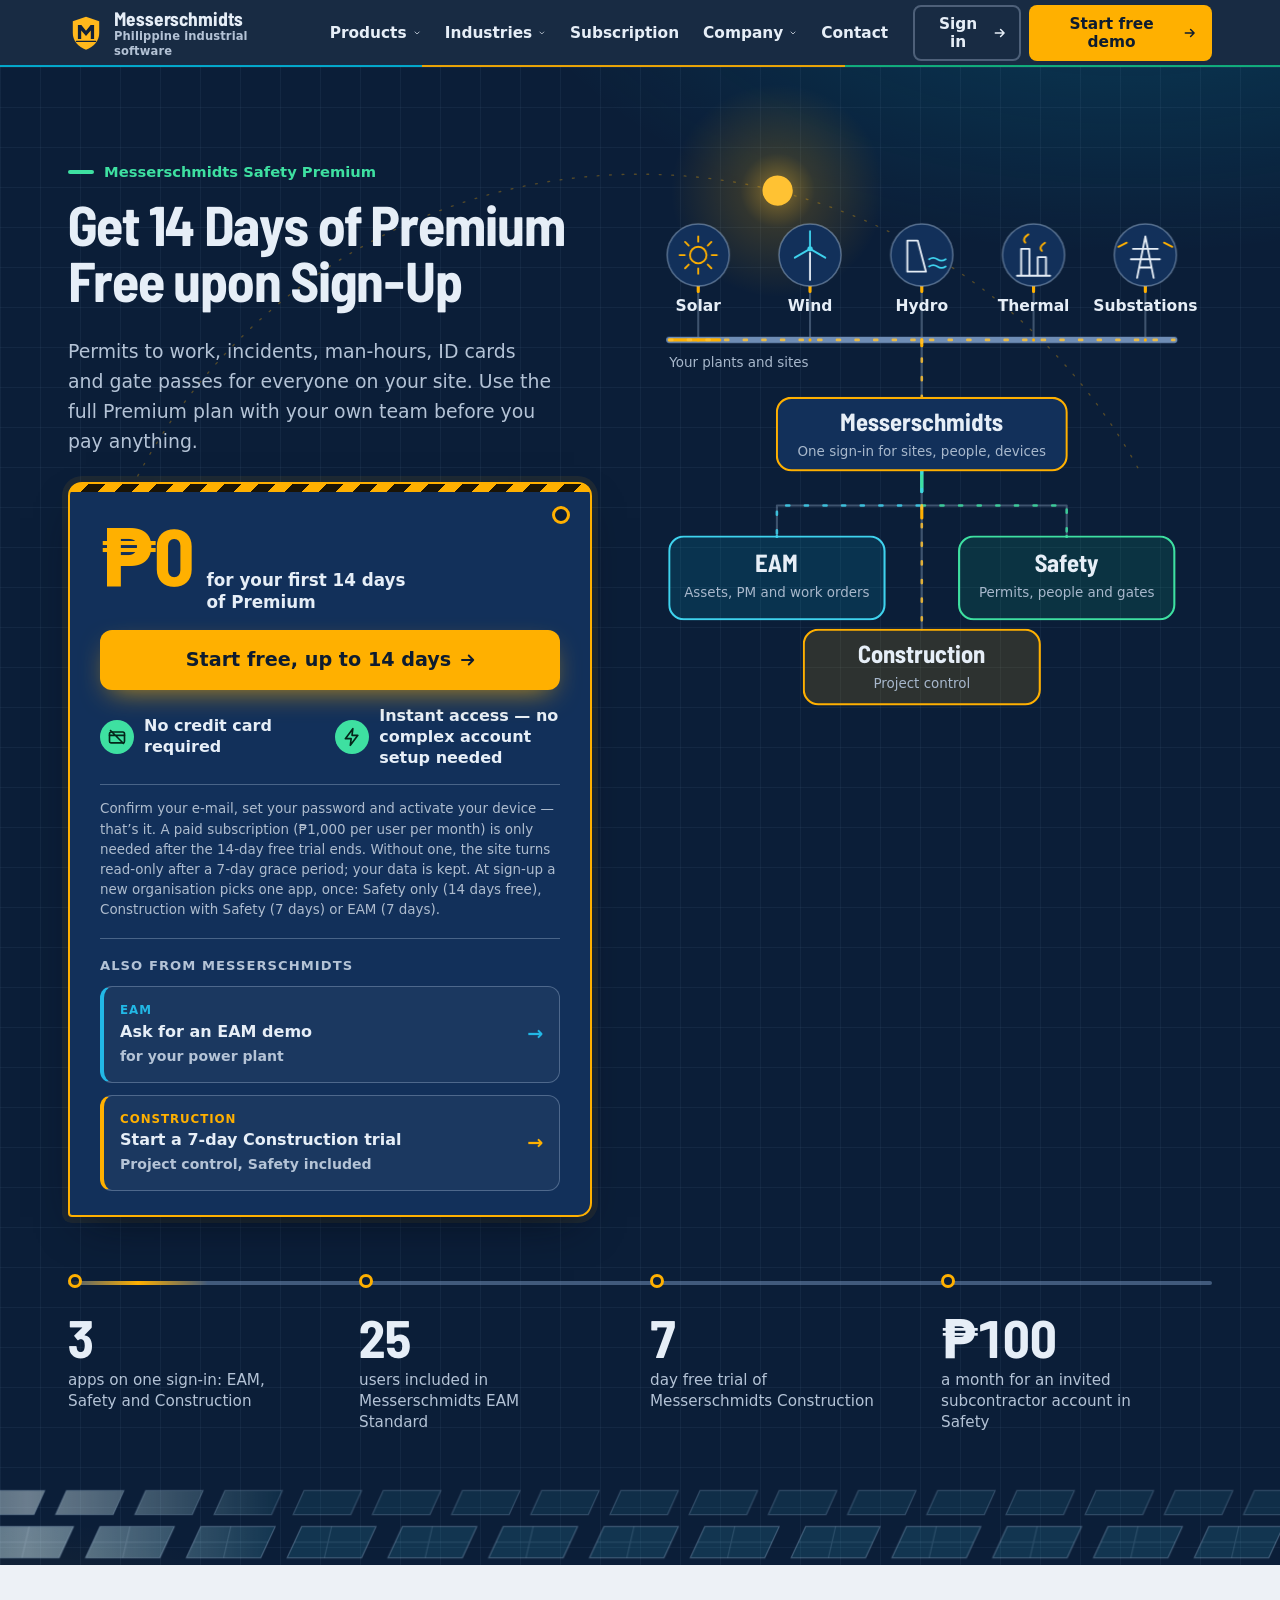
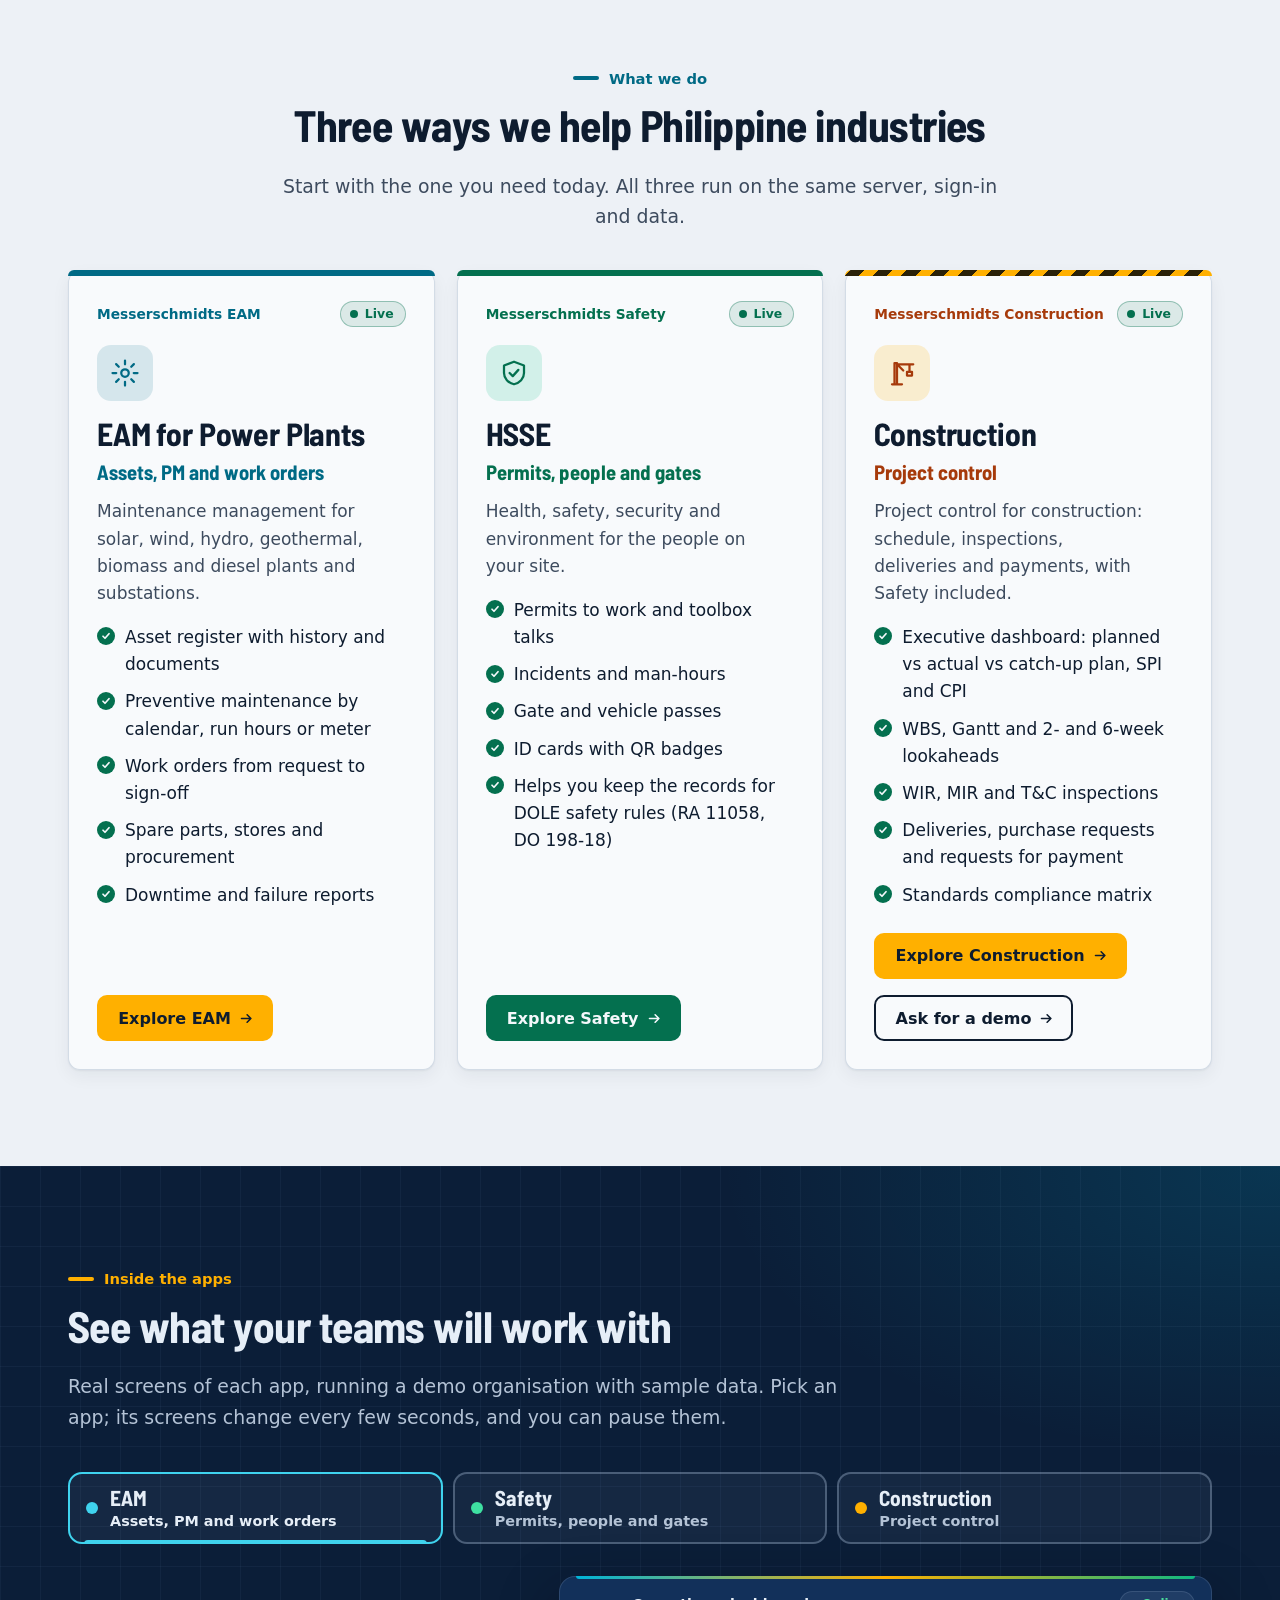
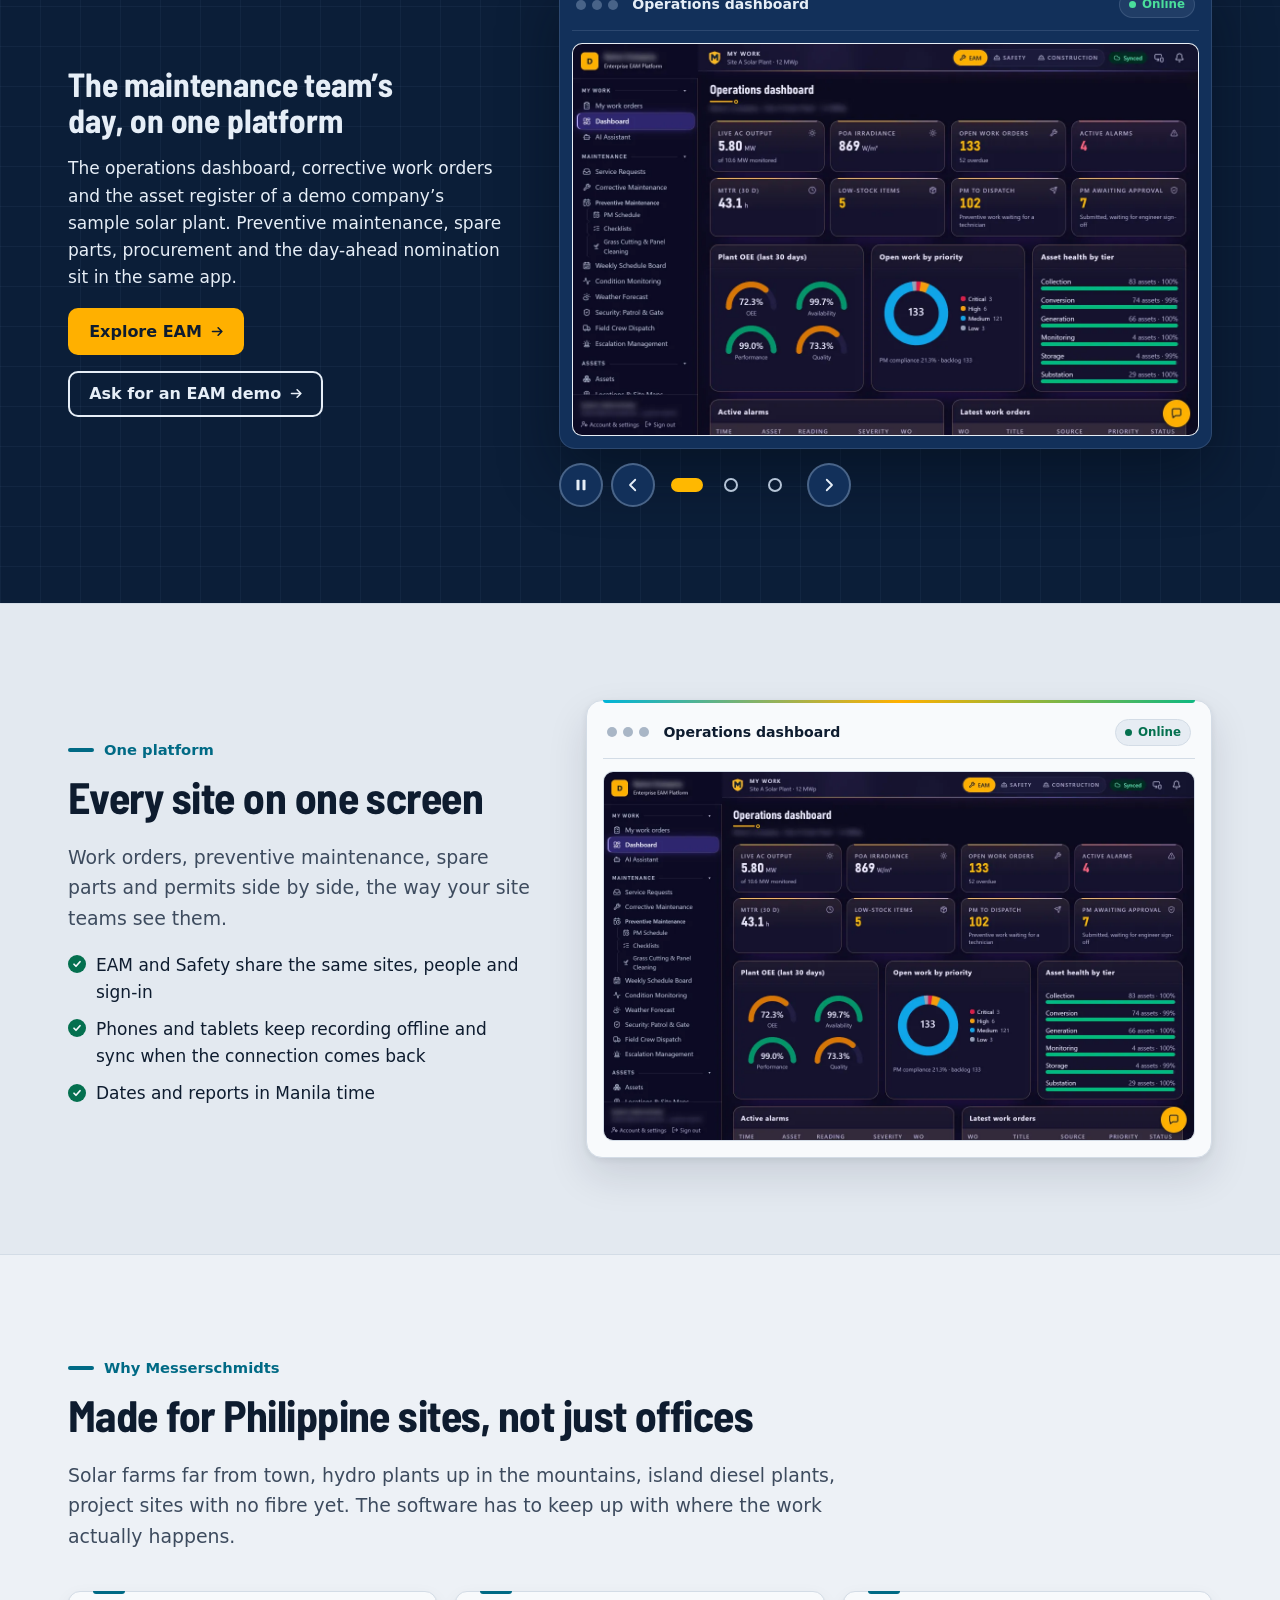
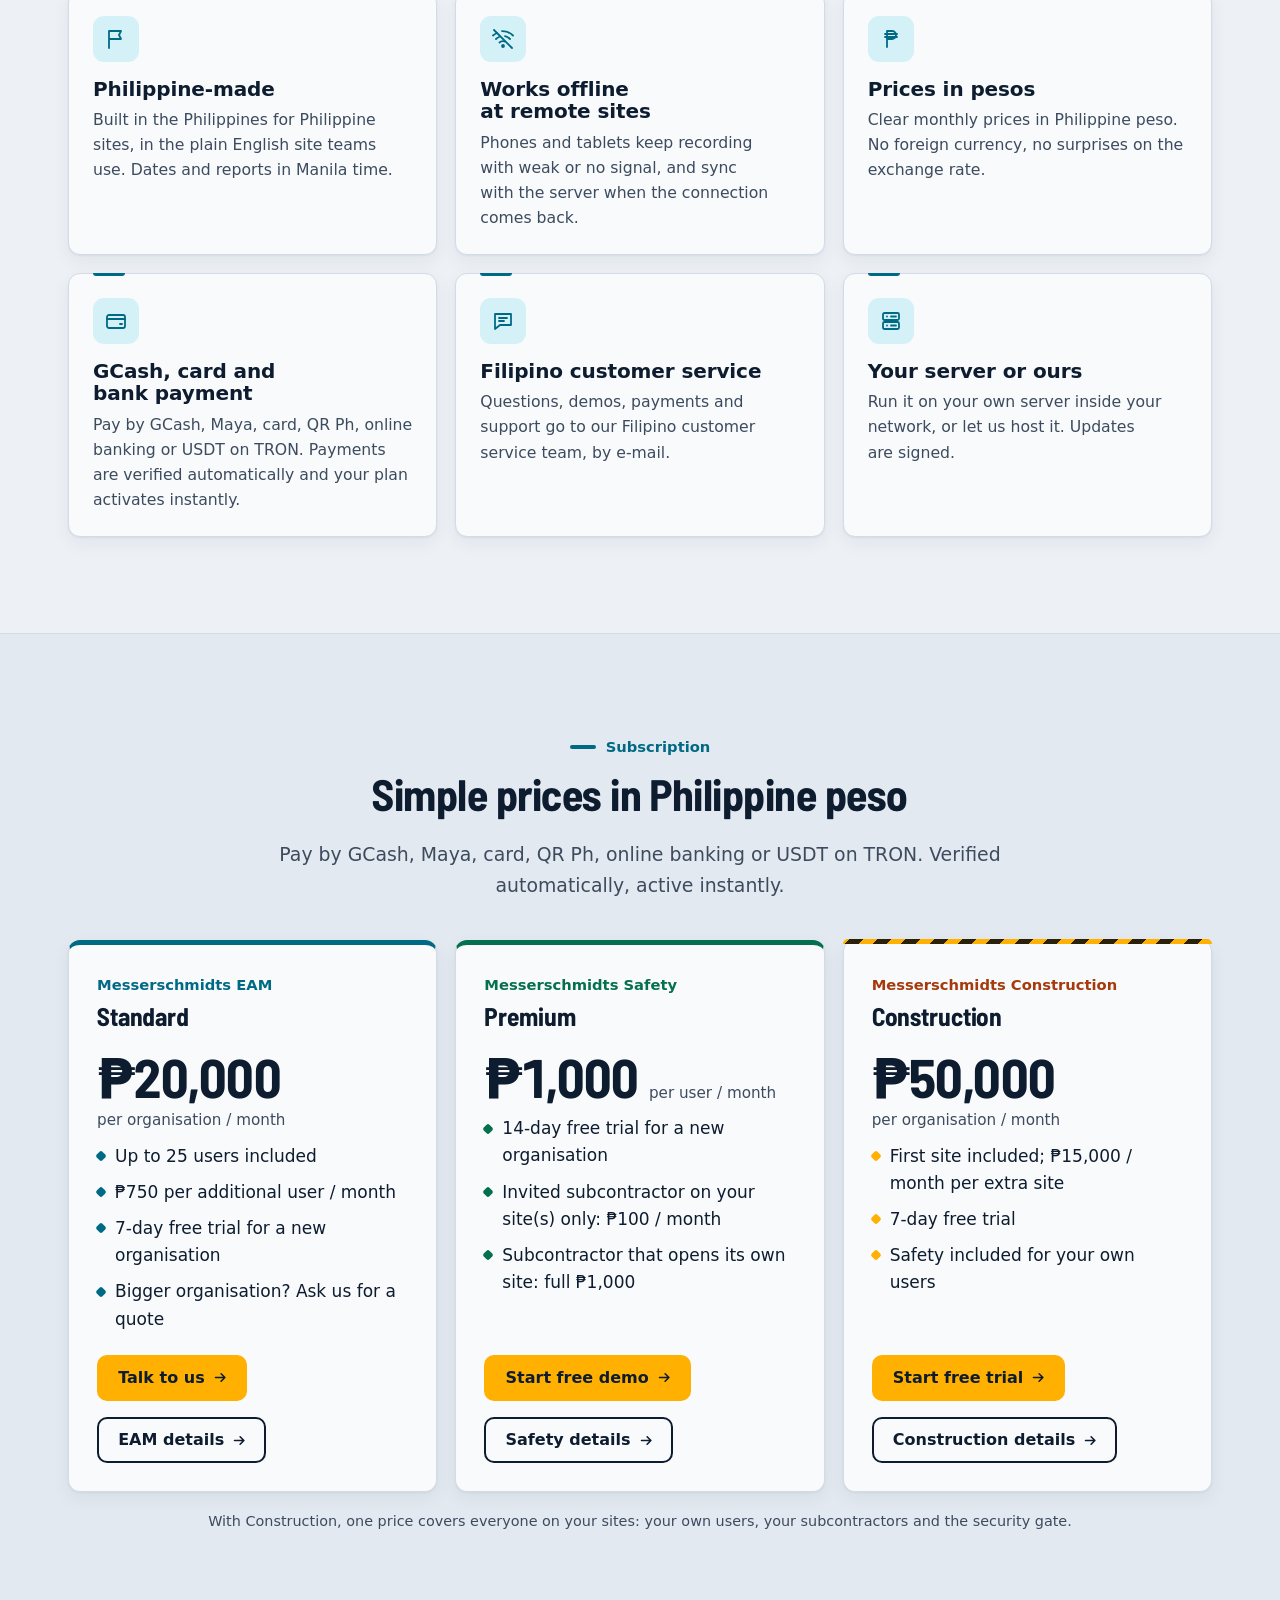
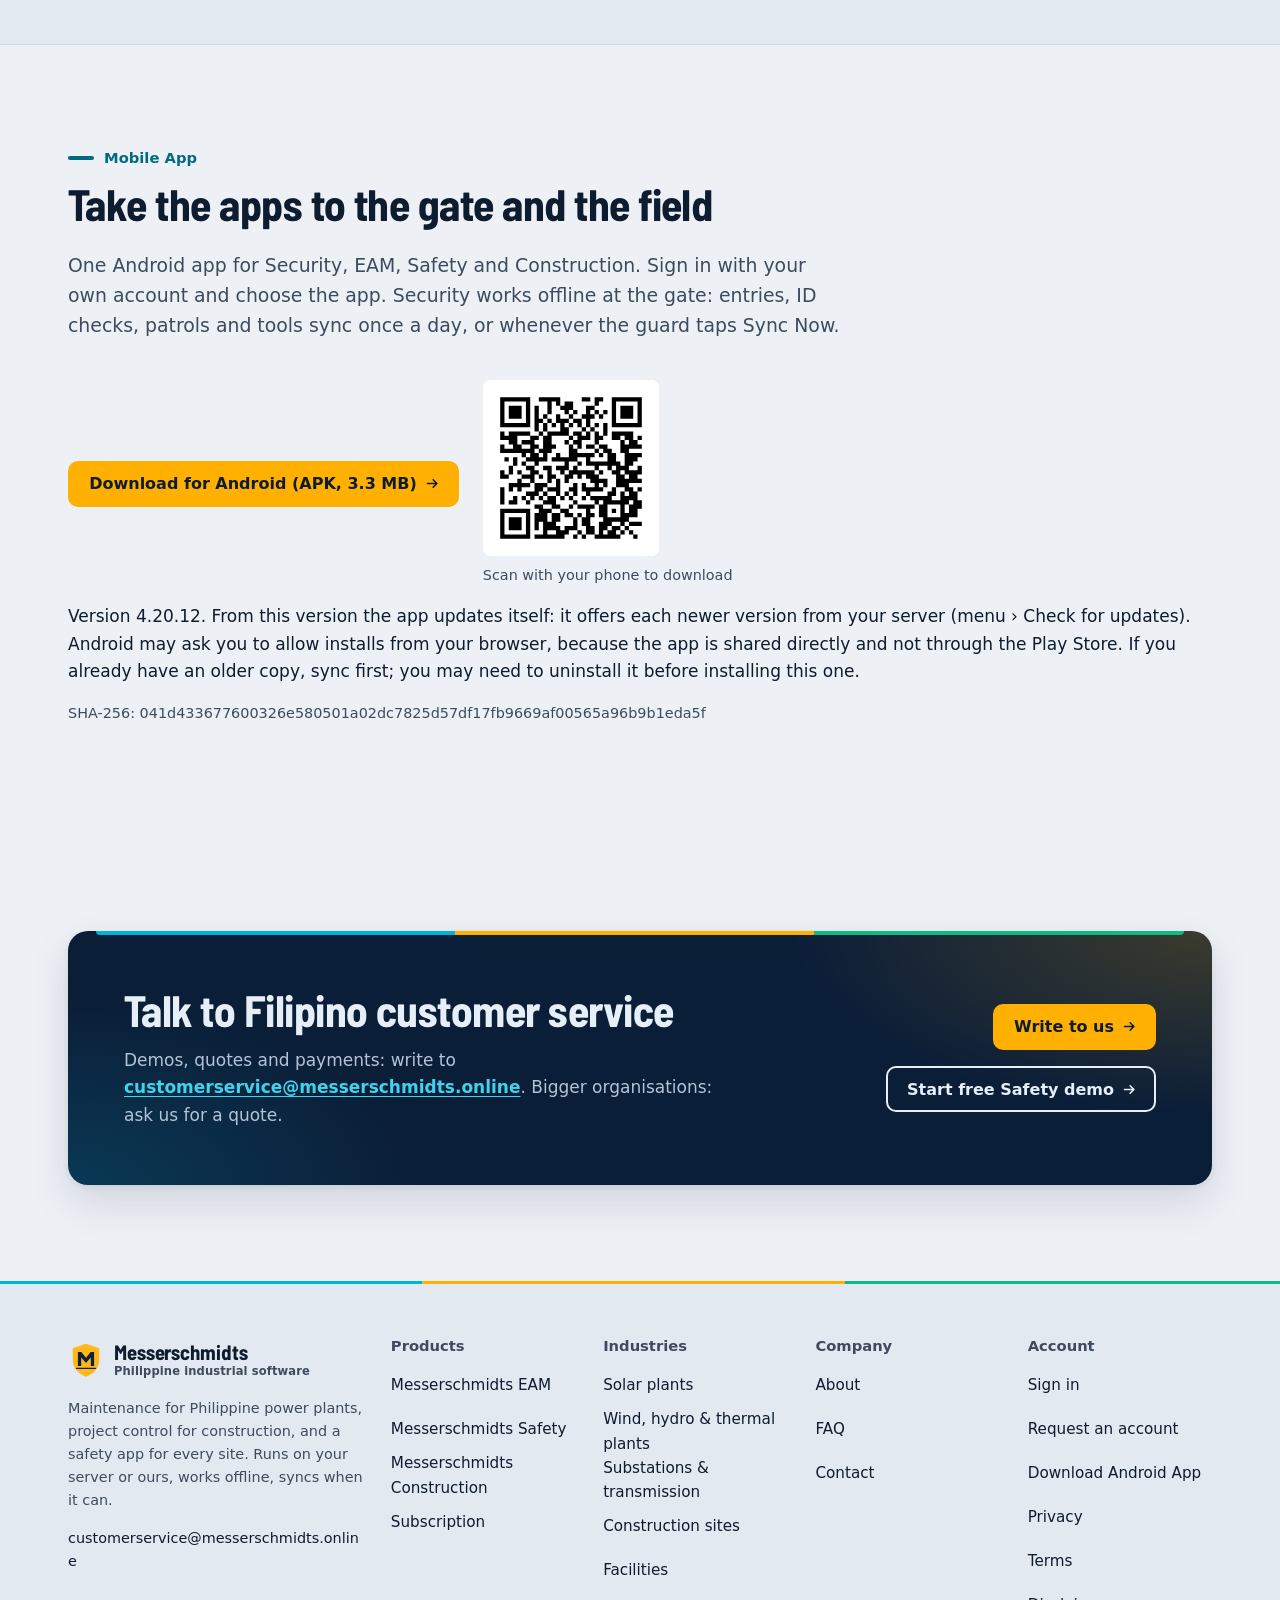
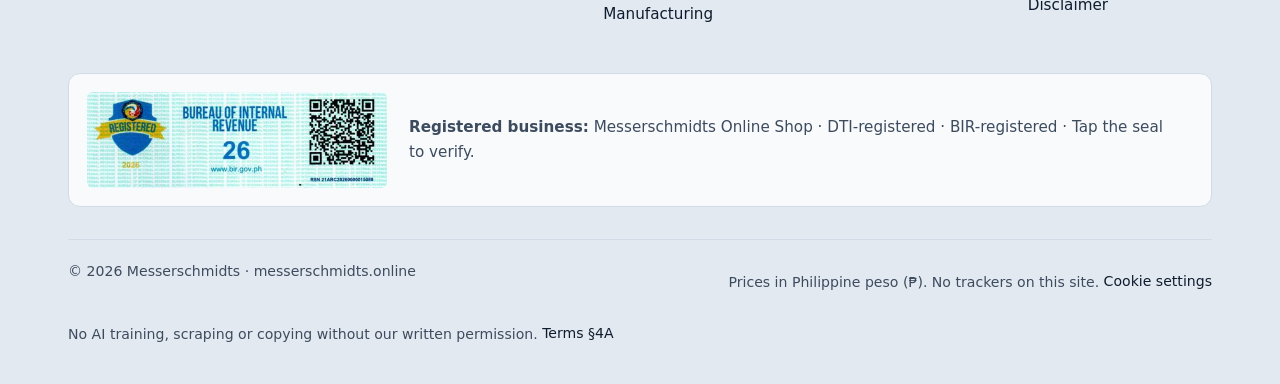
==== index.html @ 6131dce2 "Add consent manager (off until a tracker is set) and legal templates - assets/consent.js: first scri" ====
<!doctype html>
<html lang="en">
<head>
<meta charset="utf-8">
<script src="assets/consent.js?v=1"></script>
<meta name="robots" content="index, follow, noai, noimageai">
<meta name="tdm-reservation" content="1">
<meta name="tdm-policy" content="https://messerschmidts.online/terms.html#ai">
<meta name="viewport" content="width=device-width, initial-scale=1">
<title>Messerschmidts | Software for Philippine industries</title>
<meta name="description" content="Messerschmidts makes Philippine-made software for industry: EAM for power plants, HSSE for every site, and Messerschmidts Construction for project control. Works offline at remote sites, prices in pesos, GCash and bank payment, Filipino customer service.">
<link rel="canonical" href="https://messerschmidts.online/">
<meta property="og:type" content="website">
<meta property="og:site_name" content="Messerschmidts">
<meta property="og:locale" content="en_PH">
<meta property="og:title" content="Messerschmidts | Software for Philippine industries">
<meta property="og:description" content="Messerschmidts makes Philippine-made software for industry: EAM for power plants, HSSE for every site, and Messerschmidts Construction for project control. Works offline at remote sites, prices in pesos, GCash and bank payment, Filipino customer service.">
<meta property="og:url" content="https://messerschmidts.online/">
<meta property="og:image" content="https://messerschmidts.online/assets/og-image.png">
<meta property="og:image:width" content="1200">
<meta property="og:image:height" content="630">
<meta property="og:image:alt" content="Messerschmidts: software for Philippine industries, EAM for power plants and HSSE">
<meta name="twitter:card" content="summary_large_image">
<meta name="color-scheme" content="light dark">
<meta name="theme-color" content="#0B1E38" media="(prefers-color-scheme: light)">
<meta name="theme-color" content="#0E2340" media="(prefers-color-scheme: dark)">
<!-- API base for live prices; empty = same origin as this page. -->
<meta name="msm-api" content="https://app.messerschmidts.online">
<!-- Application base for Sign in / sign-up links; empty = same origin. -->
<script>/* Old app links (messerschmidts.online/#/...) moved to the app's own address. */
if (/(^|\.)messerschmidts\.online$/.test(location.hostname) && location.hash.indexOf('#/') === 0) location.replace('https://app.messerschmidts.online/' + location.hash);</script>
<meta name="msm-app" content="https://app.messerschmidts.online">
<link rel="icon" href="assets/logo.svg" type="image/svg+xml">
<link rel="apple-touch-icon" href="assets/apple-touch-icon.png">
<link rel="preload" href="assets/fonts/BarlowSemiCondensed-Bold-latin.woff2" as="font" type="font/woff2" crossorigin>
<link rel="stylesheet" href="assets/site.css?v=14">
<script src="assets/site.js?v=14" defer></script>
</head>
<body>
<a class="skip-link" href="#main">Skip to main content</a>
<header class="site-header">
  <div class="container header-inner">
    <a class="brand" href="index.html"><svg viewBox="0 0 120 120" aria-hidden="true" focusable="false"><path d="M60 6 104 21v39c0 27-18 45-44 56C34 105 16 87 16 60V21z" fill="#FFB81C"/><path d="M33 80V33h11.5L60 52.5 75.5 33H87v47H76V51.5L60 70 44 51.5V80z" fill="#10213A"/><path d="M28 88h64" stroke="#10213A" stroke-width="4" stroke-linecap="round"/></svg><span>Messerschmidts<small>Philippine industrial software</small></span></a>
    <button class="nav-toggle" type="button" aria-expanded="false" aria-controls="site-nav"><svg viewBox="0 0 24 24" fill="none" stroke="currentColor" stroke-width="1.8" stroke-linecap="round" stroke-linejoin="round" aria-hidden="true" focusable="false"><path d="M4 7h16M4 12h16M4 17h16"/></svg><span>Menu</span></button>
    <nav class="site-nav" id="site-nav" aria-label="Main">
      <ul class="nav-list">
        <li class="has-menu"><button class="menu-toggle" type="button" aria-expanded="false" aria-controls="menu-products">Products<svg class="chev" viewBox="0 0 24 24" fill="none" stroke="currentColor" stroke-width="2.2" stroke-linecap="round" stroke-linejoin="round" aria-hidden="true" focusable="false"><path d="m6 9 6 6 6-6"/></svg></button>
          <div class="menu" id="menu-products"><ul>
            <li><a class="mi-eam" href="eam.html"><span class="mi-icon"><svg viewBox="0 0 24 24" fill="none" stroke="currentColor" stroke-width="1.8" stroke-linecap="round" stroke-linejoin="round" aria-hidden="true" focusable="false"><circle cx="12" cy="12" r="3"/><path d="M12 2v3M12 19v3M2 12h3M19 12h3M4.9 4.9l2.1 2.1M17 17l2.1 2.1M4.9 19.1 7 17M17 7l2.1-2.1"/></svg></span><span><strong>EAM</strong><small>Assets, PM and work orders</small></span></a></li>
            <li><a class="mi-safety" href="safety.html"><span class="mi-icon"><svg viewBox="0 0 24 24" fill="none" stroke="currentColor" stroke-width="1.8" stroke-linecap="round" stroke-linejoin="round" aria-hidden="true" focusable="false"><path d="M12 3 4 6v6c0 4.5 3.4 8 8 9 4.6-1 8-4.5 8-9V6l-8-3Z"/><path d="m8.5 12 2.5 2.5 4.5-5"/></svg></span><span><strong>Safety</strong><small>Permits, people and gates</small></span></a></li>
            <li><a class="mi-build" href="construction.html"><span class="mi-icon"><svg viewBox="0 0 24 24" fill="none" stroke="currentColor" stroke-width="1.8" stroke-linecap="round" stroke-linejoin="round" aria-hidden="true" focusable="false"><path d="M6 21V4h2v17M4 21h8M8 5h13M8 5l5 5M18 5v6"/><rect x="16" y="11" width="4" height="3"/></svg></span><span><strong>Construction</strong><small>Project control</small></span></a></li>
          </ul></div></li>
        <li class="has-menu"><button class="menu-toggle" type="button" aria-expanded="false" aria-controls="menu-industries">Industries<svg class="chev" viewBox="0 0 24 24" fill="none" stroke="currentColor" stroke-width="2.2" stroke-linecap="round" stroke-linejoin="round" aria-hidden="true" focusable="false"><path d="m6 9 6 6 6-6"/></svg></button>
          <div class="menu menu-mega" id="menu-industries"><ul>
            <li><a href="industries.html#solar"><span class="mi-icon"><svg viewBox="0 0 24 24" fill="none" stroke="currentColor" stroke-width="1.8" stroke-linecap="round" stroke-linejoin="round" aria-hidden="true" focusable="false"><circle cx="12" cy="12" r="4"/><path d="M12 2v2M12 20v2M2 12h2M20 12h2M4.9 4.9l1.4 1.4M17.7 17.7l1.4 1.4M4.9 19.1l1.4-1.4M17.7 6.3l1.4-1.4"/></svg></span><span><strong>Solar plants</strong><small>Inverters, strings, trackers</small></span></a></li>
            <li><a href="industries.html#power"><span class="mi-icon"><svg viewBox="0 0 24 24" fill="none" stroke="currentColor" stroke-width="1.8" stroke-linecap="round" stroke-linejoin="round" aria-hidden="true" focusable="false"><path d="M3 8h10a3 3 0 1 0-3-3M3 12h15a3 3 0 1 1-3 3M3 16h7"/></svg></span><span><strong>Wind, hydro &amp; thermal</strong><small>Geothermal, biomass, diesel</small></span></a></li>
            <li><a href="industries.html#grid"><span class="mi-icon"><svg viewBox="0 0 24 24" fill="none" stroke="currentColor" stroke-width="1.8" stroke-linecap="round" stroke-linejoin="round" aria-hidden="true" focusable="false"><path d="M8 21 12 3l4 18M6 8h12M5 12h14M9.5 15h5M7 21h10"/></svg></span><span><strong>Substations &amp; transmission</strong><small>Switchyards, lines, towers</small></span></a></li>
            <li><a href="industries.html#records"><span class="mi-icon"><svg viewBox="0 0 24 24" fill="none" stroke="currentColor" stroke-width="1.8" stroke-linecap="round" stroke-linejoin="round" aria-hidden="true" focusable="false"><rect x="5" y="4" width="14" height="17" rx="2"/><path d="M9 4V3h6v1M9 10h6M9 14h6M9 18h4"/></svg></span><span><strong>Records</strong><small>Maintenance and DOLE safety records</small></span></a></li>
            <li><a href="industries.html#construction"><span class="mi-icon"><svg viewBox="0 0 24 24" fill="none" stroke="currentColor" stroke-width="1.8" stroke-linecap="round" stroke-linejoin="round" aria-hidden="true" focusable="false"><path d="M6 21V4h2v17M4 21h8M8 5h13M8 5l5 5M18 5v6"/><rect x="16" y="11" width="4" height="3"/></svg></span><span><strong>Construction sites</strong><small>Subcontractors, gates and equipment</small></span></a></li>
            <li><a href="industries.html#facilities"><span class="mi-icon"><svg viewBox="0 0 24 24" fill="none" stroke="currentColor" stroke-width="1.8" stroke-linecap="round" stroke-linejoin="round" aria-hidden="true" focusable="false"><path d="M4 21V5l8-2v18M12 8h8v13M2 21h20"/><path d="M7 8h2M7 12h2M7 16h2M15 12h2M15 16h2"/></svg></span><span><strong>Facilities</strong><small>Buildings and campuses</small></span></a></li>
            <li><a href="industries.html#manufacturing"><span class="mi-icon"><svg viewBox="0 0 24 24" fill="none" stroke="currentColor" stroke-width="1.8" stroke-linecap="round" stroke-linejoin="round" aria-hidden="true" focusable="false"><path d="M3 21V10l6 3V10l6 3V6h4v15H3Z"/><path d="M7 17h2M12 17h2M17 17h0"/></svg></span><span><strong>Manufacturing</strong><small>Lines, stores, lock-out</small></span></a></li>
          </ul>
          <div class="menu-foot"><a href="industries.html">Industries overview</a></div></div></li>
        <li><a href="pricing.html">Subscription</a></li>
        <li class="has-menu"><button class="menu-toggle" type="button" aria-expanded="false" aria-controls="menu-company">Company<svg class="chev" viewBox="0 0 24 24" fill="none" stroke="currentColor" stroke-width="2.2" stroke-linecap="round" stroke-linejoin="round" aria-hidden="true" focusable="false"><path d="m6 9 6 6 6-6"/></svg></button>
          <div class="menu menu-sm" id="menu-company"><ul>
            <li><a href="about.html"><span><strong>About</strong><small>Who we are</small></span></a></li>
            <li><a href="faq.html"><span><strong>FAQ</strong><small>Questions and answers</small></span></a></li>
          </ul></div></li>
        <li><a href="contact.html">Contact</a></li>
      </ul>
      <div class="nav-actions">
        <a class="btn btn-ghost btn-sm" href="/" data-app-link="/">Sign in</a>
        <a class="btn btn-primary btn-sm" href="/#/account/signup" data-app-link="/#/account/signup">Start free demo</a>
      </div>
    </nav>
  </div>
</header>
<main id="main" tabindex="-1">
<section class="hero" aria-labelledby="hero-title">
<svg class="hero-sky" viewBox="0 0 1440 520" preserveAspectRatio="xMidYMin meet" aria-hidden="true" focusable="false">
<defs><radialGradient id="sun-halo"><stop offset="0" stop-color="#FFC233" stop-opacity=".5"/><stop offset=".35" stop-color="#FFB000" stop-opacity=".16"/><stop offset="1" stop-color="#FFB000" stop-opacity="0"/></radialGradient></defs>
<path class="sky-arc" d="M155 460A640 640 0 0 1 1285 460"/>
<g class="sky-orbit"><circle class="sky-halo" cx="720" cy="120" r="120" fill="url(#sun-halo)"/><circle cx="720" cy="120" r="17" fill="#FFC233"/></g>
</svg>
<svg class="hero-pv" viewBox="0 0 1440 70" preserveAspectRatio="xMidYMax slice" aria-hidden="true" focusable="false">
<defs>
<pattern id="pv-a" width="84" height="30" patternUnits="userSpaceOnUse" y="36"><path d="M6 28 18 2h62L68 28Z" fill="rgba(63,211,238,.13)" stroke="rgba(170,200,230,.30)"/><path d="M12 15h62M43 2 37 28" fill="none" stroke="rgba(170,200,230,.16)"/></pattern>
<pattern id="pv-b" width="66" height="24" patternUnits="userSpaceOnUse" x="30" y="6"><path d="M5 22 14 2h48L53 22Z" fill="rgba(63,211,238,.09)" stroke="rgba(170,200,230,.22)"/></pattern>
<pattern id="pv-aw" width="84" height="30" patternUnits="userSpaceOnUse" y="36"><path d="M6 28 18 2h62L68 28Z" fill="#fff"/></pattern>
<pattern id="pv-bw" width="66" height="24" patternUnits="userSpaceOnUse" x="30" y="6"><path d="M5 22 14 2h48L53 22Z" fill="#fff"/></pattern>
<linearGradient id="pv-glint" x1="0" x2="1"><stop offset="0" stop-color="#fff" stop-opacity="0"/><stop offset=".5" stop-color="#fff" stop-opacity=".38"/><stop offset="1" stop-color="#fff" stop-opacity="0"/></linearGradient>
<mask id="pv-mask" maskUnits="userSpaceOnUse" x="0" y="0" width="1440" height="70"><rect x="0" y="6" width="1440" height="24" fill="url(#pv-bw)"/><rect x="0" y="36" width="1440" height="30" fill="url(#pv-aw)"/></mask>
</defs>
<rect x="0" y="6" width="1440" height="24" fill="url(#pv-b)"/>
<rect x="0" y="36" width="1440" height="30" fill="url(#pv-a)"/>
<g mask="url(#pv-mask)"><rect class="sky-shine" x="0" y="0" width="420" height="70" fill="url(#pv-glint)"/></g>
</svg>
  <div class="container hero-grid">
    <div class="fm-hero">
      <span class="eyebrow safety">Messerschmidts Safety Premium</span>
      <h1 id="hero-title" class="fm-title">Get <span data-trial="safety" data-trial-fmt="Days">14 Days</span> of Premium Free upon Sign-Up</h1>
      <p class="lead">Permits to work, incidents, man-hours, ID cards and gate passes for everyone on your site. Use the full Premium plan with your own team before you pay anything.</p>
      <div class="fm-card" data-inview>
        <p class="fm-price"><span class="fm-amount">&#8369;0</span><span class="fm-for">for your first <span data-trial="safety">14 days</span> of Premium</span></p>
        <a class="btn btn-primary fm-cta" href="/#/account/signup" data-app-link="/#/account/signup"><span>Start free, up to <span data-trial="safety">14 days</span></span></a>
        <ul class="fm-perks">
          <li><svg viewBox="0 0 24 24" fill="none" stroke="currentColor" stroke-width="2" stroke-linecap="round" stroke-linejoin="round" aria-hidden="true" focusable="false"><rect x="3" y="6" width="18" height="13" rx="2"/><path d="M3 10h18M3 3l18 18"/></svg>No credit card required</li>
          <li><svg viewBox="0 0 24 24" fill="none" stroke="currentColor" stroke-width="2" stroke-linecap="round" stroke-linejoin="round" aria-hidden="true" focusable="false"><path d="M13 2 4 14h7l-1 8 9-12h-7l1-8Z"/></svg>Instant access &mdash; no complex account setup needed</li>
        </ul>
        <p class="fm-fine">Confirm your e-mail, set your password and activate your device &mdash; that&rsquo;s it. A paid subscription (<span data-live-price="safety">&#8369;1,000</span> per user per month) is only needed after the <span data-trial="safety" data-trial-fmt="day">14-day</span> free trial ends. Without one, the site turns read-only after a 7&#8209;day grace period; your data is kept. At sign-up a new organisation picks one app, once: Safety only (<span data-trial="safety">14 days</span> free), Construction with Safety (<span data-trial="construction">7 days</span>) or EAM (<span data-trial="eam">7 days</span>).</p>
        <div class="fm-also in-card" role="group" aria-labelledby="fm-also-h"><p id="fm-also-h" class="fm-also-h">Also from Messerschmidts</p><div class="fm-also-row"><a class="fm-also-card eam" href="contact.html?topic=eam"><span class="fm-also-tag">EAM</span><span class="fm-also-t">Ask for an EAM demo</span><span class="fm-also-d">for your power plant</span><span class="fm-also-go" aria-hidden="true">&rarr;</span></a><a class="fm-also-card cx" href="/#/account/signup" data-app-link="/#/account/signup"><span class="fm-also-tag">Construction</span><span class="fm-also-t">Start a <span data-trial="construction" data-trial-fmt="day">7-day</span> Construction trial</span><span class="fm-also-d">Project control, Safety included</span><span class="fm-also-go" aria-hidden="true">&rarr;</span></a></div></div>
      </div>
    </div>
    <figure class="hero-art">
<svg class="sld" viewBox="0 0 560 500" role="img" aria-labelledby="sld-title" focusable="false"><title id="sld-title">Diagram: solar, wind, hydro and thermal plants and substations all connect to one Messerschmidts platform, which runs EAM for assets, PM and work orders, Safety for permits, people and gates, and Construction for project control.</title>
<path class="wire" d="M64 88V140M172 88V140M280 88V140M388 88V140M496 88V140"/>
<path class="bus pop" style="--d:.55s" d="M36 140H524"/>
<path class="pulse p-amber" pathLength="100" style="--d:1.2s" d="M64 88V140"/>
<path class="pulse p-amber" pathLength="100" style="--d:1.5s" d="M172 88V140"/>
<path class="pulse p-amber" pathLength="100" style="--d:1.8s" d="M280 88V140"/>
<path class="pulse p-amber" pathLength="100" style="--d:2.1s" d="M388 88V140"/>
<path class="pulse p-amber" pathLength="100" style="--d:2.4s" d="M496 88V140"/>
<path class="wire" d="M280 140V196M280 266V300M280 300H140V330M280 300H420V330"/>
<path class="wire" d="M280 300V420"/>
<path class="pulse p-amber" pathLength="100" style="--d:1.4s" d="M36 140H524"/>
<path class="pulse p-amber" pathLength="100" style="--d:1.6s" d="M280 140V196"/>
<path class="pulse p-cyan" pathLength="100" style="--d:1.9s" d="M280 266V300H140V330"/>
<path class="pulse p-green" pathLength="100" style="--d:2.2s" d="M280 266V300H420V330"/>
<path class="pulse p-amber" pathLength="100" style="--d:2.5s" d="M280 300V420"/>
<path class="current" d="M36 140H524"/>
<path class="current" d="M280 140V196"/>
<path class="current c-cyan" d="M280 266V300H140V330"/>
<path class="current c-green" d="M280 300H420V330"/>
<path class="current" d="M280 300V420"/>
<g class="pop" style="--d:.05s"><circle class="node" cx="64" cy="58" r="30"/><circle class="glyph g-amber" cx="64" cy="58" r="8"/><path class="glyph g-amber" d="M64 40v5M64 71v5M46 58h5M77 58h5M51.3 45.3l3.5 3.5M73.2 67.2l3.5 3.5M51.3 70.7l3.5-3.5M73.2 48.8l3.5-3.5"/></g>
<g class="pop" style="--d:.15s"><circle class="node" cx="172" cy="58" r="30"/><path class="glyph" d="M172 56V82"/><g class="rotor"><circle cx="172" cy="52" r="18" fill="none"/><path class="glyph g-cyan" d="M172 52V35M172 52l14.7 8.5M172 52l-14.7 8.5"/></g><circle class="f-cyan" cx="172" cy="52" r="2.6"/></g>
<g class="pop" style="--d:.25s"><circle class="node" cx="280" cy="58" r="30"/><path class="glyph" d="M266 44h10l8 30h-18z"/><path class="glyph g-cyan" d="M287 62c3-2 5-2 8 0s5 2 8 0M287 69c3-2 5-2 8 0s5 2 8 0"/></g>
<g class="pop" style="--d:.35s"><circle class="node" cx="388" cy="58" r="30"/><path class="glyph" d="M376 78V52h8v26M392 78V60h8v18M372 78h32"/><path class="glyph g-amber blink" d="M380 46c-3-3 0-6 3-8M396 54c-3-3 0-6 3-8"/></g>
<g class="pop" style="--d:.45s"><circle class="node" cx="496" cy="58" r="30"/><path class="glyph" d="M488 80l8-40 8 40M484 52h24M482 62h28M491 70h10"/><path class="glyph g-amber" d="M478 46l-8 4M514 46l8 4"/></g>
<text x="64" y="112" text-anchor="middle">Solar</text>
<text x="172" y="112" text-anchor="middle">Wind</text>
<text x="280" y="112" text-anchor="middle">Hydro</text>
<text x="388" y="112" text-anchor="middle">Thermal</text>
<text x="496" y="112" text-anchor="middle">Substations</text>
<text class="t-sub sub-detail" x="36" y="166">Your plants and sites</text>
<g class="pop" style="--d:.75s"><rect class="node-hot" x="140" y="196" width="280" height="70" rx="14"/><text class="t-big" x="280" y="228" text-anchor="middle">Messerschmidts</text><text class="t-sub sub-detail" x="280" y="252" text-anchor="middle">One sign-in for sites, people, devices</text></g>
<g class="pop" style="--d:.95s"><rect class="node-eam" x="36" y="330" width="208" height="80" rx="14"/><text class="t-big" x="140" y="364" text-anchor="middle">EAM</text><text class="t-sub sub-detail" x="140" y="388" text-anchor="middle">Assets, PM and work orders</text></g>
<g class="pop" style="--d:1.05s"><rect class="node-safe" x="316" y="330" width="208" height="80" rx="14"/><text class="t-big" x="420" y="364" text-anchor="middle">Safety</text><text class="t-sub sub-detail" x="420" y="388" text-anchor="middle">Permits, people and gates</text></g>
<g class="pop" style="--d:1.15s"><rect class="node-build" x="166" y="420" width="228" height="72" rx="14"/><text class="t-big" x="280" y="452" text-anchor="middle">Construction</text><text class="t-sub sub-detail" x="280" y="476" text-anchor="middle">Project control</text></g>
</svg>
    </figure>
  </div>
  <div class="container">
    <ul class="bus-stats" aria-label="Key facts">
      <li><strong data-count>3</strong><span>apps on one sign-in: EAM, Safety and Construction</span></li>
      <li><strong data-count>25</strong><span>users included in Messerschmidts EAM Standard</span></li>
      <li><strong data-count data-trial="construction" data-trial-fmt="n">7</strong><span>day free trial of Messerschmidts Construction</span></li>
      <li><strong data-count>&#8369;100</strong><span>a month for an invited subcontractor account in Safety</span></li>
    </ul>
  </div>
</section>

<section class="section" id="offerings" aria-labelledby="offer-title">
  <div class="container">
    <div class="section-head center">
      <span class="eyebrow">What we do</span>
      <h2 id="offer-title">Three ways we help Philippine industries</h2>
      <p class="lead">Start with the one you need today. All three run on the same server, sign-in and data.</p>
    </div>
    <div class="offers">
      <article class="card offer">
        <div class="offer-top"><span class="offer-num">Messerschmidts EAM</span><span class="status status-live">Live</span></div>
        <div class="icon"><svg viewBox="0 0 24 24" fill="none" stroke="currentColor" stroke-width="1.8" stroke-linecap="round" stroke-linejoin="round" aria-hidden="true" focusable="false"><circle cx="12" cy="12" r="3"/><path d="M12 2v3M12 19v3M2 12h3M19 12h3M4.9 4.9l2.1 2.1M17 17l2.1 2.1M4.9 19.1 7 17M17 7l2.1-2.1"/></svg></div>
        <h3>EAM for Power Plants</h3>
        <p class="offer-short">Assets, PM and work orders</p>
        <p class="muted">Maintenance management for solar, wind, hydro, geothermal, biomass and diesel plants and substations.</p>
        <ul class="check-list">
          <li>Asset register with history and documents</li>
          <li>Preventive maintenance by calendar, run hours or meter</li>
          <li>Work orders from request to sign-off</li>
          <li>Spare parts, stores and procurement</li>
          <li>Downtime and failure reports</li>
        </ul>
        <div class="btn-row"><a class="btn btn-primary" href="eam.html">Explore EAM</a></div>
      </article>
      <article class="card offer safety">
        <div class="offer-top"><span class="offer-num">Messerschmidts Safety</span><span class="status status-live">Live</span></div>
        <div class="icon"><svg viewBox="0 0 24 24" fill="none" stroke="currentColor" stroke-width="1.8" stroke-linecap="round" stroke-linejoin="round" aria-hidden="true" focusable="false"><path d="M12 3 4 6v6c0 4.5 3.4 8 8 9 4.6-1 8-4.5 8-9V6l-8-3Z"/><path d="m8.5 12 2.5 2.5 4.5-5"/></svg></div>
        <h3>HSSE</h3>
        <p class="offer-short">Permits, people and gates</p>
        <p class="muted">Health, safety, security and environment for the people on your site.</p>
        <ul class="check-list">
          <li>Permits to work and toolbox talks</li>
          <li>Incidents and man-hours</li>
          <li>Gate and vehicle passes</li>
          <li>ID cards with QR badges</li>
          <li>Helps you keep the records for DOLE safety rules (RA 11058, DO 198-18)</li>
        </ul>
        <div class="btn-row"><a class="btn btn-accent" href="safety.html">Explore Safety</a></div>
      </article>
      <article class="card offer build">
        <div class="offer-top"><span class="offer-num">Messerschmidts Construction</span><span class="status status-live">Live</span></div>
        <div class="icon"><svg viewBox="0 0 24 24" fill="none" stroke="currentColor" stroke-width="1.8" stroke-linecap="round" stroke-linejoin="round" aria-hidden="true" focusable="false"><path d="M6 21V4h2v17M4 21h8M8 5h13M8 5l5 5M18 5v6"/><rect x="16" y="11" width="4" height="3"/></svg></div>
        <h3>Construction</h3>
        <p class="offer-short">Project control</p>
        <p class="muted">Project control for construction: schedule, inspections, deliveries and payments, with Safety included.</p>
        <ul class="check-list">
          <li>Executive dashboard: planned vs actual vs catch-up plan, SPI and CPI</li>
          <li>WBS, Gantt and 2- and 6-week lookaheads</li>
          <li>WIR, MIR and T&amp;C inspections</li>
          <li>Deliveries, purchase requests and requests for payment</li>
          <li>Standards compliance matrix</li>
        </ul>
        <div class="btn-row"><a class="btn btn-primary" href="construction.html">Explore Construction</a><a class="btn btn-secondary" href="contact.html?topic=construction">Ask for a demo</a></div>
      </article>
    </div>
  </div>
</section>

<section class="section chrome chrome-band" id="screens" aria-labelledby="tour-title">
  <div class="container">
    <div class="section-head"><span class="eyebrow">Inside the apps</span><h2 id="tour-title">See what your teams will work with</h2><p class="lead">Real screens of each app, running a demo organisation with sample data. Pick an app; its screens change every few seconds, and you can pause them.</p></div>
    <div class="switcher" data-tabs>
      <div class="tour-tabs" role="tablist" aria-label="Choose an app">
        <button class="tour-tab" type="button" role="tab" id="tab-eam" aria-controls="panel-eam" aria-selected="true"><strong>EAM</strong><small>Assets, PM and work orders</small></button>
        <button class="tour-tab t-safety" type="button" role="tab" id="tab-safety" aria-controls="panel-safety" aria-selected="false" tabindex="-1"><strong>Safety</strong><small>Permits, people and gates</small></button>
        <button class="tour-tab t-build" type="button" role="tab" id="tab-construction" aria-controls="panel-construction" aria-selected="false" tabindex="-1"><strong>Construction</strong><small>Project control</small></button>
      </div>
      <div class="tour-panel" id="panel-eam" role="tabpanel" aria-labelledby="tab-eam">
        <div>
          <h3>The maintenance team&rsquo;s day, on one platform</h3>
          <p>The operations dashboard, corrective work orders and the asset register of a demo company&rsquo;s sample solar plant. Preventive maintenance, spare parts, procurement and the day-ahead nomination sit in the same app.</p>
          <div class="btn-row"><a class="btn btn-primary" href="eam.html">Explore EAM</a><a class="btn btn-secondary" href="contact.html?topic=eam">Ask for an EAM demo</a></div>
        </div>
<div class="carousel" role="region" aria-roledescription="carousel" aria-label="EAM screens" data-carousel="eam" data-sizes="(min-width: 1100px) 680px, 94vw">
<div class="car-viewport" id="car-home-eam">
<div class="car-slide is-active" role="group" aria-roledescription="slide" aria-label="1 of 3: Operations dashboard">
<figure class="mock shot-frame">
  <div class="mock-bar" aria-hidden="true"><i></i><i></i><i></i><b>Operations dashboard</b><span class="pill ok live">Online</span></div>
  <picture class="shot"><source type="image/webp" srcset="assets/screens/eam-dashboard-640.webp 640w, assets/screens/eam-dashboard-1280.webp 1280w" sizes="(min-width: 1100px) 680px, 94vw"><img src="assets/screens/eam-dashboard-640.jpg" srcset="assets/screens/eam-dashboard-640.jpg 640w, assets/screens/eam-dashboard-1280.jpg 1280w" sizes="(min-width: 1100px) 680px, 94vw" width="1280" height="800" loading="lazy" decoding="async" alt="Screenshot with sample data: the EAM operations dashboard of a demo company&#x27;s sample solar plant, with live AC output and irradiance, open and overdue work orders, active alarms, MTTR and preventive jobs to dispatch, OEE and availability gauges, open work by priority and asset health by tier."></picture>
</figure>
</div>
</div>
</div>
      </div>
      <div class="tour-panel" id="panel-safety" role="tabpanel" aria-labelledby="tab-safety">
        <div>
          <h3>Every permit, person and gate pass on site</h3>
          <p>The live permit-to-work board, My Day with the permits waiting for a signature, and the worker ID card that the gate scans. Gates and guards keep recording when the signal drops.</p>
          <div class="btn-row"><a class="btn btn-primary" href="safety.html">Explore Safety</a><a class="btn btn-secondary" href="contact.html?topic=safety">Ask for a Safety demo</a></div>
        </div>
<div class="carousel" role="region" aria-roledescription="carousel" aria-label="Safety screens" data-carousel="safety" data-sizes="(min-width: 1100px) 680px, 94vw">
<div class="car-viewport" id="car-home-safety">
<div class="car-slide is-active" role="group" aria-roledescription="slide" aria-label="1 of 3: Live permit-to-work board">
<figure class="mock shot-frame">
  <div class="mock-bar" aria-hidden="true"><i></i><i></i><i></i><b>Live permit-to-work board</b><span class="pill ok live">Online</span></div>
  <picture class="shot"><source type="image/webp" srcset="assets/screens/safety-permits-640.webp 640w, assets/screens/safety-permits-1280.webp 1280w" sizes="(min-width: 1100px) 680px, 94vw"><img src="assets/screens/safety-permits-640.jpg" srcset="assets/screens/safety-permits-640.jpg 640w, assets/screens/safety-permits-1280.jpg 1280w" sizes="(min-width: 1100px) 680px, 94vw" width="1280" height="800" loading="lazy" decoding="async" alt="Screenshot with sample data: the Safety live permit-to-work board for a sample solar plant, with the zoned site plot plan beside columns for draft, pending approval, approved, active, extended and suspended permits, including a hot work permit for a weld repair and a lifting permit for an inverter module."></picture>
</figure>
</div>
</div>
</div>
      </div>
      <div class="tour-panel" id="panel-construction" role="tabpanel" aria-labelledby="tab-construction">
        <div>
          <h3>Where the project stands at the data date</h3>
          <p>The S-curve of planned vs actual vs catch-up plan with SPI and CPI, the transmittals register with its overdue replies, and the delivery board from scheduled to inspected and stored.</p>
          <div class="btn-row"><a class="btn btn-primary" href="construction.html">Explore Construction</a><a class="btn btn-secondary" href="contact.html?topic=construction">Ask for a Construction demo</a></div>
        </div>
<div class="carousel" role="region" aria-roledescription="carousel" aria-label="Construction screens" data-carousel="construction" data-sizes="(min-width: 1100px) 680px, 94vw">
<div class="car-viewport" id="car-home-construction">
<div class="car-slide is-active" role="group" aria-roledescription="slide" aria-label="1 of 3: Progress S-curve">
<figure class="mock shot-frame">
  <div class="mock-bar" aria-hidden="true"><i></i><i></i><i></i><b>Progress S-curve</b><span class="pill ok live">Online</span></div>
  <picture class="shot"><source type="image/webp" srcset="assets/screens/construction-scurve-640.webp 640w, assets/screens/construction-scurve-1280.webp 1280w" sizes="(min-width: 1100px) 680px, 94vw"><img src="assets/screens/construction-scurve-640.jpg" srcset="assets/screens/construction-scurve-640.jpg 640w, assets/screens/construction-scurve-1280.jpg 1280w" sizes="(min-width: 1100px) 680px, 94vw" width="1280" height="800" loading="lazy" decoding="async" alt="Screenshot with sample data: the Construction dashboard S-curve of a sample solar farm project, planned against actual monthly progress with a revised line after the data date, and the earned value figures below it with SPI, CPI, budget at completion in pesos and the forecast finish against the planned finish."></picture>
</figure>
</div>
</div>
</div>
      </div>
    </div>
  </div>
</section>

<section class="section section-alt" aria-labelledby="platform-title">
  <div class="container platform">
    <div>
      <span class="eyebrow">One platform</span>
      <h2 id="platform-title">Every site on one screen</h2>
      <p class="lead">Work orders, preventive maintenance, spare parts and permits side by side, the way your site teams see them.</p>
      <ul class="check-list">
        <li>EAM and Safety share the same sites, people and sign-in</li>
        <li>Phones and tablets keep recording offline and sync when the connection comes back</li>
        <li>Dates and reports in Manila time</li>
      </ul>
    </div>
    <div class="hero-visual">
<figure class="mock shot-frame" data-preview="eam/eam-dashboard">
  <div class="mock-bar" aria-hidden="true"><i></i><i></i><i></i><b>Operations dashboard</b><span class="pill ok live">Online</span></div>
  <picture class="shot"><source type="image/webp" srcset="assets/screens/eam-dashboard-640.webp 640w, assets/screens/eam-dashboard-1280.webp 1280w" sizes="(min-width: 1100px) 680px, 94vw"><img src="assets/screens/eam-dashboard-640.jpg" srcset="assets/screens/eam-dashboard-640.jpg 640w, assets/screens/eam-dashboard-1280.jpg 1280w" sizes="(min-width: 1100px) 680px, 94vw" width="1280" height="800" loading="lazy" decoding="async" alt="Screenshot with sample data: the EAM operations dashboard of a demo company&#x27;s sample solar plant, with live AC output and irradiance, open and overdue work orders, active alarms, MTTR and preventive jobs to dispatch, OEE and availability gauges, open work by priority and asset health by tier."></picture>
</figure>
    </div>
  </div>
</section>

<section class="section" aria-labelledby="why-title">
  <div class="container">
    <div class="section-head">
      <span class="eyebrow">Why Messerschmidts</span>
      <h2 id="why-title">Made for Philippine sites, not just offices</h2>
      <p class="lead">Solar farms far from town, hydro plants up in the mountains, island diesel plants, project sites with no fibre yet. The software has to keep up with where the work actually happens.</p>
    </div>
    <div class="grid grid-3">
      <article class="card feature-card"><div class="icon"><svg viewBox="0 0 24 24" fill="none" stroke="currentColor" stroke-width="1.8" stroke-linecap="round" stroke-linejoin="round" aria-hidden="true" focusable="false"><path d="M5 21V4M5 4h12l-2 4 2 4H5"/></svg></div><h3>Philippine-made</h3><p>Built in the Philippines for Philippine sites, in the plain English site teams use. Dates and reports in Manila time.</p></article>
      <article class="card feature-card"><div class="icon"><svg viewBox="0 0 24 24" fill="none" stroke="currentColor" stroke-width="1.8" stroke-linecap="round" stroke-linejoin="round" aria-hidden="true" focusable="false"><path d="M5 12a10 10 0 0 1 3-2M2 8.5A15 15 0 0 1 6 6M19 12a10 10 0 0 0-5-2.8M22 8.5A15 15 0 0 0 11 4.1M8.5 15.5a5 5 0 0 1 5-1"/><circle cx="12" cy="19" r="1"/><path d="M3 3l18 18"/></svg></div><h3>Works offline at remote sites</h3><p>Phones and tablets keep recording with weak or no signal, and sync with the server when the connection comes back.</p></article>
      <article class="card feature-card"><div class="icon"><svg viewBox="0 0 24 24" fill="none" stroke="currentColor" stroke-width="1.8" stroke-linecap="round" stroke-linejoin="round" aria-hidden="true" focusable="false"><path d="M8 20V4h5a4 4 0 0 1 0 8H8M6 7h12M6 10h12"/></svg></div><h3>Prices in pesos</h3><p>Clear monthly prices in Philippine peso. No foreign currency, no surprises on the exchange rate.</p></article>
      <article class="card feature-card"><div class="icon"><svg viewBox="0 0 24 24" fill="none" stroke="currentColor" stroke-width="1.8" stroke-linecap="round" stroke-linejoin="round" aria-hidden="true" focusable="false"><rect x="3" y="6" width="18" height="13" rx="2"/><path d="M3 10h18M16 15h2"/></svg></div><h3>GCash, card and bank payment</h3><p>Pay by GCash, Maya, card, QR Ph, online banking or USDT on TRON. Payments are verified automatically and your plan activates instantly.</p></article>
      <article class="card feature-card"><div class="icon"><svg viewBox="0 0 24 24" fill="none" stroke="currentColor" stroke-width="1.8" stroke-linecap="round" stroke-linejoin="round" aria-hidden="true" focusable="false"><path d="M4 5h16v11H9l-5 4V5Z"/><path d="M8 9h8M8 12h5"/></svg></div><h3>Filipino customer service</h3><p>Questions, demos, payments and support go to our Filipino customer service team, by e-mail.</p></article>
      <article class="card feature-card"><div class="icon"><svg viewBox="0 0 24 24" fill="none" stroke="currentColor" stroke-width="1.8" stroke-linecap="round" stroke-linejoin="round" aria-hidden="true" focusable="false"><rect x="4" y="4" width="16" height="7" rx="1.5"/><rect x="4" y="13" width="16" height="7" rx="1.5"/><path d="M8 7.5h.01M8 16.5h.01M12 7.5h5M12 16.5h5"/></svg></div><h3>Your server or ours</h3><p>Run it on your own server inside your network, or let us host it. Updates are signed.</p></article>
    </div>
  </div>
</section>

<section class="section section-alt" aria-labelledby="price-title">
  <div class="container">
    <div class="section-head center">
      <span class="eyebrow">Subscription</span>
      <h2 id="price-title">Simple prices in Philippine peso</h2>
      <p class="lead">Pay by GCash, Maya, card, QR Ph, online banking or USDT on TRON. Verified automatically, active instantly.</p>
    </div>
    <div class="grid grid-3">
      <article class="card product-card">
        <span class="product-tag">Messerschmidts EAM</span>
        <h3>Standard</h3>
        <div class="price"><span class="amount" data-live-price="eam">&#8369;20,000</span><span class="per">per organisation / month</span></div>
        <ul>
          <li>Up to 25 users included</li>
          <li>&#8369;750 per additional user / month</li>
          <li><span><span data-trial="eam" data-trial-fmt="day">7-day</span> free trial for a new organisation</span></li>
          <li>Bigger organisation? Ask us for a quote</li>
        </ul>
        <div class="btn-row"><a class="btn btn-primary" href="contact.html?topic=eam">Talk to us</a><a class="btn btn-secondary" href="pricing.html#eam">EAM details</a></div>
      </article>
      <article class="card product-card safety">
        <span class="product-tag">Messerschmidts Safety</span>
        <h3>Premium</h3>
        <div class="price"><span class="amount" data-live-price="safety">&#8369;1,000</span><span class="per">per user / month</span></div>
        <ul>
          <li><span><span data-trial="safety" data-trial-fmt="day">14-day</span> free trial for a new organisation</span></li>
          <li>Invited subcontractor on your site(s) only: &#8369;100 / month</li>
          <li>Subcontractor that opens its own site: full &#8369;1,000</li>
        </ul>
        <div class="btn-row"><a class="btn btn-primary" href="/#/account/signup" data-app-link="/#/account/signup">Start free demo</a><a class="btn btn-secondary" href="pricing.html">Safety details</a></div>
      </article>
      <article class="card product-card build">
        <span class="product-tag">Messerschmidts Construction</span>
        <h3>Construction</h3>
        <div class="price"><span class="amount">&#8369;50,000</span><span class="per">per organisation / month</span></div>
        <ul>
          <li>First site included; &#8369;15,000 / month per extra site</li>
          <li><span><span data-trial="construction" data-trial-fmt="day">7-day</span> free trial</span></li>
          <li>Safety included for your own users</li>
        </ul>
        <div class="btn-row"><a class="btn btn-primary" href="/#/account/signup" data-app-link="/#/account/signup">Start free trial</a><a class="btn btn-secondary" href="pricing.html#construction">Construction details</a></div>
      </article>
    </div>
    <p class="muted small center-text mt-md">With Construction, one price covers everyone on your sites: your own users, your subcontractors and the security gate.</p>
  </div>
</section>

<section class="section" id="app" aria-labelledby="app-title">
  <div class="container">
    <div class="section-head">
      <span class="eyebrow">Mobile App</span>
      <h2 id="app-title">Take the apps to the gate and the field</h2>
      <p class="lead">One Android app for Security, EAM, Safety and Construction. Sign in with your own account and choose the app. Security works offline at the gate: entries, ID checks, patrols and tools sync once a day, or whenever the guard taps Sync Now.</p>
    </div>
    <div style="display:flex;flex-wrap:wrap;align-items:center;gap:24px">
      <div class="btn-row">
        <a class="btn btn-primary" href="/assets/app/scanner-security.apk" download="scanner-security.apk">Download for Android (APK, 3.3 MB)</a>
      </div>
      <figure style="margin:0">
        <img src="/assets/app/download-qr.svg" width="176" height="176" alt="QR code that downloads the Android app" style="display:block;background:#fff;border-radius:8px">
        <figcaption style="margin-top:8px;font-size:.9rem;color:var(--text-2)">Scan with your phone to download</figcaption>
      </figure>
    </div>
    <p style="margin-top:16px">Version 4.20.12. From this version the app updates itself: it offers each newer version from your server (menu › Check for updates). Android may ask you to allow installs from your browser, because the app is shared directly and not through the Play Store. If you already have an older copy, sync first; you may need to uninstall it before installing this one.</p>
    <p style="margin-top:8px;font-size:.9rem;color:var(--text-2);overflow-wrap:anywhere">SHA-256: 041d433677600326e580501a02dc7825d57df17fb9669af00565a96b9b1eda5f</p>
  </div>
</section>

<section class="section" id="contact" aria-labelledby="cta-title">
  <div class="container">
    <div class="cta-band">
      <div><h2 id="cta-title">Talk to Filipino customer service</h2><p>Demos, quotes and payments: write to <a href="mailto:customerservice@messerschmidts.online" class="email">customerservice@messerschmidts.online</a>. Bigger organisations: ask us for a quote.</p></div>
      <div class="btn-row">
        <a class="btn btn-light" href="contact.html">Write to us</a>
        <a class="btn btn-outline-light" href="/#/account/signup" data-app-link="/#/account/signup">Start free Safety demo</a>
      </div>
    </div>
  </div>
</section>
</main>
<footer class="site-footer">
  <div class="container">
    <div class="footer-grid">
      <div class="footer-brand">
        <a class="brand" href="index.html"><svg viewBox="0 0 120 120" aria-hidden="true" focusable="false"><path d="M60 6 104 21v39c0 27-18 45-44 56C34 105 16 87 16 60V21z" fill="#FFB81C"/><path d="M33 80V33h11.5L60 52.5 75.5 33H87v47H76V51.5L60 70 44 51.5V80z" fill="#10213A"/><path d="M28 88h64" stroke="#10213A" stroke-width="4" stroke-linecap="round"/></svg><span>Messerschmidts<small>Philippine industrial software</small></span></a>
        <p class="muted small footer-blurb">Maintenance for Philippine power plants, project control for construction, and a safety app for every site. Runs on your server or ours, works offline, syncs when it can.</p>
        <p class="small"><a class="email" href="mailto:customerservice@messerschmidts.online">customerservice@messerschmidts.online</a></p>
      </div>
      <nav aria-label="Products"><h2>Products</h2><ul>
        <li><a href="eam.html">Messerschmidts EAM</a></li>
        <li><a href="safety.html">Messerschmidts Safety</a></li>
        <li><a href="construction.html">Messerschmidts Construction</a></li>
        <li><a href="pricing.html">Subscription</a></li>
      </ul></nav>
      <nav aria-label="Industries"><h2>Industries</h2><ul>
        <li><a href="industries.html#solar">Solar plants</a></li>
        <li><a href="industries.html#power">Wind, hydro &amp; thermal plants</a></li>
        <li><a href="industries.html#grid">Substations &amp; transmission</a></li>
        <li><a href="industries.html#construction">Construction sites</a></li>
        <li><a href="industries.html#facilities">Facilities</a></li>
        <li><a href="industries.html#manufacturing">Manufacturing</a></li>
      </ul></nav>
      <nav aria-label="Company"><h2>Company</h2><ul>
        <li><a href="about.html">About</a></li>
        <li><a href="faq.html">FAQ</a></li>
        <li><a href="contact.html">Contact</a></li>
      </ul></nav>
      <nav aria-label="Account"><h2>Account</h2><ul>
        <li><a href="/" data-app-link="/">Sign in</a></li>
        <li><a href="/#/account/signup" data-app-link="/#/account/signup">Request an account</a></li>
        <li><a href="/assets/app/scanner-security.apk" download="scanner-security.apk">Download Android App</a></li>
        <li><a href="privacy.html">Privacy</a></li>
        <li><a href="terms.html">Terms</a></li>
        <li><a href="disclaimer.html">Disclaimer</a></li>
      </ul></nav>
    </div>
    <div class="bir-seal">
      <a href="https://verify.bir.gov.ph/correspondence/81de7a6afad44d0c9144605066e88b05" target="_blank" rel="noopener" aria-label="Verify our BIR registration (opens the Bureau of Internal Revenue verification page)"><img src="assets/bir-seal-online-shop-600.webp" srcset="assets/bir-seal-online-shop-600.webp 600w, assets/bir-seal-online-shop.webp 1030w" sizes="300px" width="300" height="96" loading="lazy" decoding="async" alt="BIR Registration Seal Badge 2026, Messerschmidts Online Shop, RSN 21ARC20260000015088"></a>
      <p class="small muted"><strong>Registered business:</strong> Messerschmidts Online Shop &middot; DTI-registered &middot; BIR-registered &middot; Tap the seal to verify.</p>
    </div>
    <div class="footer-bottom">
      <span>&copy; <span data-year>2026</span> Messerschmidts &middot; messerschmidts.online</span>
      <span>Prices in Philippine peso (&#8369;). No trackers on this site. <a href="#" data-consent-open hidden>Cookie settings</a></span>
      <span>No AI training, scraping or copying without our written permission. <a href="terms.html#ai">Terms &sect;4A</a></span>
    </div>
  </div>
</footer>
</body>
</html>
---- assets/site.css ----
/* Messerschmidts marketing site - shared styles.
   Design: "energised single-line". The look borrows from substation single-line
   diagrams and site safety signage: a deep grid-navy chrome, busbars and nodes,
   high-vis amber for action, electric cyan for EAM, safe-condition emerald for Safety.
   Self-hosted headline font (Barlow Semi Condensed), system body font, no external resources. Light/dark via prefers-color-scheme.
   Eye comfort: no pure white page, no pure black anywhere.
   Prints are always light. All motion honours prefers-reduced-motion. */

/* Headline font: Barlow Semi Condensed Bold (SIL OFL 1.1, assets/fonts/OFL.txt),
   self-hosted Latin subset. System condensed faces stay as fallbacks. */
@font-face {
  font-family: "Barlow Semi Condensed";
  src: url("fonts/BarlowSemiCondensed-Bold-latin.woff2") format("woff2");
  font-weight: 600 700;
  font-style: normal;
  font-display: swap;
  unicode-range: U+0020-007E, U+00A0-00FF, U+2013-2014, U+2018-2019, U+201C-201D, U+2022, U+2026;
}

/* ---------- Tokens: light (anti-glare, cool steel) ---------- */
:root {
  /* Neutrals */
  --bg: #EDF1F6;               /* steel mist page, never #FFFFFF */
  --bg-alt: #E3E9F0;           /* banded sections */
  --surface: #F8FAFC;          /* cards */
  --surface-2: #F1F5F9;
  --surface-hover: #FBFCFD;
  --well: #E6ECF3;             /* inset tiles, chips */
  --border: #D3DCE6;
  --border-strong: #A9B6C6;
  --field-border: #6B7A8D;     /* inputs: 3:1+ against field and page */
  --field-bg: #FBFCFD;
  --edge: 0 0 #0000;
  --text: #0E1C2F;             /* grid navy ink, never #000 */
  --text-2: #3D4B5E;
  --text-3: #556275;
  --muted: var(--text-2);

  /* Brand */
  --navy: #0B1E38;             /* chrome: header, hero bands, CTA */
  --navy-2: #12305A;
  --navy-3: #1A3D6E;
  --amber: #FFB000;            /* high-vis amber: action, energy */
  --amber-strong: #FFC233;
  --on-amber: #0E1C2F;
  --cyan: #00B4D8;             /* EAM fill */
  --emerald: #10B981;          /* Safety fill */
  --hazard: #FFB000;

  --primary: #006A85;          /* links and EAM text on light */
  --primary-strong: #004F63;
  --on-primary: #F4F8FB;
  --primary-tint: color-mix(in srgb, var(--cyan) 14%, transparent);
  --accent: var(--amber);      /* legacy alias */
  --accent-strong: var(--amber-strong);
  --on-accent: var(--on-amber);
  --eam: var(--primary);
  --safety: #04704F;           /* emerald as text on light */
  --safety-fill: #04704F;
  --on-safety: #F4F8FB;
  --safety-tint: color-mix(in srgb, var(--emerald) 16%, transparent);
  --build: #A63A0B;            /* Construction: rebar rust */

  /* Semantic */
  --ok: #04704F;
  --warn: #8A5A00;
  --danger: #B42318;
  --info: var(--primary);
  --focus: #C2410C;

  /* CTA band */
  --band-bg: var(--navy);
  --band-text: #E6EEF7;

  /* Type */
  --font-body: system-ui, -apple-system, "Segoe UI", Roboto, "Helvetica Neue", Arial, "Noto Sans", sans-serif;
  --font-display: "Barlow Semi Condensed", "Bahnschrift", "Avenir Next Condensed", "DIN Alternate", "Roboto Condensed", "Arial Narrow", system-ui, sans-serif;

  /* Elevation, shape, motion */
  --shadow: 0 1px 2px rgba(14, 28, 47, .05), 0 6px 18px rgba(14, 28, 47, .06);
  --shadow-lift: 0 2px 6px rgba(14, 28, 47, .07), 0 18px 40px rgba(14, 28, 47, .12);
  --radius: 12px;
  --radius-lg: 16px;
  --radius-sm: 8px;
  --max: 1200px;
  --ease: cubic-bezier(.2, .7, .2, 1);
  --t-fast: 160ms;
  --t-med: 320ms;
  color-scheme: light dark;
  interpolate-size: allow-keywords;
}

/* ---------- Tokens: dark (anti-halation) ---------- */
@media (prefers-color-scheme: dark) {
  :root {
    --bg: #0A1322;
    --bg-alt: #0D182A;
    --surface: #13213A;
    --surface-2: #172844;
    --surface-hover: #1A2D4C;
    --well: #1B2D4A;
    --border: #233756;
    --border-strong: #36507A;
    --field-border: #6E83A3;
    --field-bg: #0D182A;
    --edge: inset 0 1px 0 rgba(226, 233, 242, .06);
    --text: #E2E9F2;
    --text-2: #A3B3C7;
    --text-3: #8D9EB4;

    --navy: #0E2340;
    --navy-2: #143158;
    --navy-3: #1C4170;
    --amber: #FFB800;
    --amber-strong: #FFC94D;
    --primary: #45CDE6;
    --primary-strong: #86E0F0;
    --on-primary: #05202A;
    --primary-tint: color-mix(in srgb, var(--primary) 14%, transparent);
    --safety: #3FD69B;
    --safety-fill: #2BC48A;
    --on-safety: #04261A;
    --safety-tint: color-mix(in srgb, var(--safety) 14%, transparent);
    --build: #FF9A62;

    --ok: #4ADE9B;
    --warn: #FFC23D;
    --danger: #FF8A7A;
    --focus: #FFB800;

    --band-bg: #0E2340;
    --band-text: #E2E9F2;

    --shadow: 0 1px 2px rgba(2, 6, 14, .35), 0 8px 22px rgba(2, 6, 14, .28);
    --shadow-lift: 0 2px 6px rgba(2, 6, 14, .4), 0 20px 44px rgba(2, 6, 14, .45);
  }
}

/* Chrome scope: header, hero bands, CTA band. Always navy, in both themes. */
.site-header, .hero, .page-hero, .cta-band, .chrome {
  --text: #E6EEF7;
  --text-2: #B4C3D6;
  --text-3: #9FB0C6;
  --primary: #3FD3EE;
  --primary-strong: #8BE6F5;
  --on-primary: #05202A;
  --safety: #3EE0A1;
  --safety-fill: #2BC48A;
  --on-safety: #04261A;
  --build: #FF9A62;
  --ok: #4ADE9B;
  --border: rgba(180, 200, 225, .16);
  --border-strong: rgba(180, 200, 225, .34);
  --well: rgba(180, 200, 225, .09);
  --surface: #12305A;
  --surface-hover: #163766;
  --focus: #FFB800;
  color: var(--text);
}

*, *::before, *::after { box-sizing: border-box; }
html { -webkit-text-size-adjust: 100%; text-size-adjust: 100%; scroll-behavior: smooth; scroll-padding-top: 84px; }
body {
  margin: 0;
  background: var(--bg);
  color: var(--text);
  font-family: var(--font-body);
  font-size: 1.0625rem;
  line-height: 1.6;
  overflow-wrap: break-word;
  -webkit-font-smoothing: antialiased;
  text-rendering: optimizeLegibility;
}
img, svg { max-width: 100%; }
img { height: auto; }
a { color: var(--primary); text-underline-offset: .18em; text-decoration-thickness: 1px; }
a:hover { color: var(--primary-strong); text-decoration-thickness: 2px; }
:focus-visible { outline: 3px solid var(--focus); outline-offset: 2px; border-radius: 4px; }
:focus { scroll-margin-top: 90px; }
main:focus { outline: none; }
h1, h2, h3, h4 { line-height: 1.12; margin: 0 0 .5em; text-wrap: balance; }
h1, h2, .display { font-family: var(--font-display); font-weight: 700; font-stretch: 87.5%; letter-spacing: -.012em; }
h1 { font-size: clamp(2.3rem, 5.6vw, 4.1rem); line-height: 1.02; }
h2 { font-size: clamp(1.75rem, 3.6vw, 2.6rem); line-height: 1.06; }
h3 { font-size: 1.18rem; letter-spacing: -.005em; }
p { margin: 0 0 1em; text-wrap: pretty; }
ul { padding-left: 1.2em; }
code { font-family: ui-monospace, SFMono-Regular, Menlo, Consolas, monospace; font-size: .92em; background: var(--well); padding: .1em .35em; border-radius: 5px; }
.amount, .calc-total, .kpi strong, td.num { font-variant-numeric: tabular-nums; }

.skip-link { position: absolute; left: -9999px; top: 0; z-index: 100; background: var(--amber); color: var(--on-amber); font-weight: 700; padding: .7em 1.1em; border-radius: 0 0 8px 0; }
.skip-link:focus { left: 0; }
.visually-hidden { position: absolute !important; width: 1px; height: 1px; overflow: hidden; clip: rect(0 0 0 0); clip-path: inset(50%); white-space: nowrap; }

.container { width: 100%; max-width: var(--max); margin: 0 auto; padding: 0 16px; }
@media (min-width: 700px) { .container { padding: 0 28px; } }

/* ---------- Header ---------- */
.site-header { position: sticky; top: 0; z-index: 50; background: color-mix(in srgb, var(--navy) 94%, transparent); backdrop-filter: saturate(1.3) blur(10px); -webkit-backdrop-filter: saturate(1.3) blur(10px); border-bottom: 1px solid rgba(180, 200, 225, .14); }
.site-header::after { content: ""; position: absolute; left: 0; right: 0; bottom: -1px; height: 2px; background: linear-gradient(90deg, var(--cyan) 0 33%, var(--amber) 33% 66%, var(--emerald) 66%); opacity: .9; }
.header-inner { display: flex; align-items: center; gap: 16px; min-height: 66px; }
.brand { display: inline-flex; align-items: center; gap: 10px; color: var(--text); text-decoration: none; font-family: var(--font-display); font-weight: 700; font-size: 1.22rem; letter-spacing: -.005em; }
.brand:hover { color: var(--text); }
.brand svg { width: 36px; height: 36px; flex: none; }
.brand small { display: block; font-family: var(--font-body); font-weight: 600; font-size: .72rem; color: var(--text-2); letter-spacing: .01em; line-height: 1.25; }
.brand span { line-height: 1.1; }
.nav-toggle { margin-left: auto; display: none; align-items: center; gap: 6px; min-height: 44px; background: transparent; color: var(--text); border: 1px solid var(--border-strong); border-radius: 10px; padding: 8px 12px; font: inherit; font-size: .95rem; font-weight: 600; cursor: pointer; }
.nav-toggle svg { width: 20px; height: 20px; }
.nav-toggle[aria-expanded="true"] { background: var(--well); }
.site-nav { margin-left: auto; display: flex; align-items: center; gap: 4px; }
.site-nav ul { list-style: none; margin: 0; padding: 0; }
.nav-list { display: flex; gap: 2px; align-items: center; }
.nav-list > li { position: relative; }
.site-nav a, .menu-toggle { display: flex; align-items: center; gap: 6px; padding: 9px 11px; border-radius: 8px; color: var(--text); text-decoration: none; font-size: .96rem; font-weight: 600; transition: background-color var(--t-fast), color var(--t-fast); }
.menu-toggle { background: transparent; border: 0; font: inherit; font-size: .96rem; font-weight: 600; cursor: pointer; min-height: 44px; }
.menu-toggle .chev { width: 14px; height: 14px; transition: transform var(--t-med) var(--ease); }
.menu-toggle[aria-expanded="true"] .chev { transform: rotate(180deg); }
.site-nav a:hover, .menu-toggle:hover, .menu-toggle[aria-expanded="true"] { background: var(--well); color: var(--text); }
.site-nav .nav-list > li > a[aria-current="page"], .menu-toggle.is-current { box-shadow: inset 0 -3px 0 var(--amber); border-radius: 8px 8px 0 0; }
.nav-actions { display: flex; gap: 8px; margin-left: 10px; align-items: center; }
.site-nav a.btn { padding: .5em .95em; font-weight: 700; }
.site-nav a.btn-primary, .site-nav a.btn-primary:hover { color: var(--on-amber); }
.site-nav a.btn-primary:hover { background: var(--amber-strong); }
.site-nav a.btn-ghost:hover { background: var(--well); }

/* Dropdown and mega-menu panels (disclosure pattern; see site.js initMenus). */
.menu { position: absolute; top: calc(100% + 10px); left: 0; z-index: 60; min-width: 300px; padding: 10px; border-radius: 14px; background: var(--navy-2); border: 1px solid var(--border-strong); box-shadow: 0 20px 50px rgba(2, 8, 20, .45); }
.menu::before { content: ""; position: absolute; left: 0; right: 0; top: -12px; height: 12px; }
.menu ul { display: grid; gap: 2px; }
.menu a { align-items: flex-start; gap: 12px; padding: 10px 12px; border-radius: 10px; }
.menu a strong { display: block; font-size: .98rem; line-height: 1.3; }
.menu a small { display: block; font-weight: 500; font-size: .84rem; color: var(--text-2); line-height: 1.35; }
.menu a[aria-current="page"] { background: var(--well); box-shadow: inset 3px 0 0 var(--amber); }
.mi-icon { flex: none; width: 36px; height: 36px; border-radius: 9px; display: grid; place-items: center; background: var(--well); color: var(--amber); }
.mi-icon svg { width: 20px; height: 20px; }
.mi-eam .mi-icon { color: var(--primary); background: color-mix(in srgb, var(--cyan) 18%, transparent); }
.mi-safety .mi-icon { color: var(--safety); background: color-mix(in srgb, var(--emerald) 18%, transparent); }
.mi-build .mi-icon { color: var(--amber); background: repeating-linear-gradient(-45deg, rgba(255, 176, 0, .22) 0 4px, transparent 4px 8px); }
.mi-soon { display: inline-block; margin-left: 6px; font-size: .72rem; font-weight: 800; padding: 1px 7px; border-radius: 999px; background: var(--amber); color: var(--on-amber); vertical-align: 1px; }
.menu-mega { min-width: 560px; left: -120px; }
.menu-mega ul { grid-template-columns: repeat(2, minmax(0, 1fr)); }
.menu-foot { margin-top: 6px; padding-top: 8px; border-top: 1px solid var(--border); }
.menu-foot a { font-weight: 700; color: var(--primary); }
.menu-foot a:hover { color: var(--primary-strong); }
.menu-sm { min-width: 220px; }

/* Without JS: panels open on hover or keyboard focus. With JS: on click (aria-expanded). */
.js .has-menu > .menu { display: none; }
.js .has-menu.is-open > .menu { display: block; }
html:not(.js) .has-menu > .menu { display: none; }
html:not(.js) .has-menu:hover > .menu, html:not(.js) .has-menu:focus-within > .menu { display: block; }
@media (prefers-reduced-motion: no-preference) {
  .js .has-menu.is-open > .menu { animation: menu-in .22s var(--ease) both; }
}
@keyframes menu-in { from { opacity: 0; transform: translateY(-6px); } }

@media (max-width: 1100px) {
  .js .nav-toggle { display: inline-flex; }
  .js .site-nav { display: none; position: absolute; left: 0; right: 0; top: 100%; max-height: calc(100vh - 66px); overflow-y: auto; background: var(--navy); border-bottom: 1px solid var(--border); padding: 8px 16px 18px; flex-direction: column; align-items: stretch; box-shadow: 0 20px 40px rgba(2, 8, 20, .4); }
  .js .site-nav.open { display: flex; }
  .nav-list { flex-direction: column; align-items: stretch; }
  .site-nav a, .menu-toggle { padding: 12px 10px; width: 100%; justify-content: flex-start; }
  .menu-toggle .chev { margin-left: auto; }
  .site-nav .nav-list > li > a[aria-current="page"], .menu-toggle.is-current { box-shadow: inset 3px 0 0 var(--amber); border-radius: 0 8px 8px 0; }
  .menu, .menu-mega, .menu-sm { position: static; min-width: 0; left: auto; margin: 2px 0 8px; padding: 6px; background: rgba(180, 200, 225, .06); box-shadow: none; border-color: var(--border); }
  .menu::before { display: none; }
  .menu-mega ul { grid-template-columns: 1fr; }
  html:not(.js) .has-menu > .menu { display: block; }
  .nav-actions { margin: 10px 0 0; flex-direction: column; align-items: stretch; }
  .nav-actions .btn { width: 100%; }
  .header-inner { position: relative; flex-wrap: wrap; }
  html:not(.js) .site-nav { width: 100%; flex-direction: column; align-items: stretch; padding-bottom: 12px; }
}
@media (min-width: 1101px) and (max-width: 1240px) {
  .brand small { display: none; }
  .site-nav a, .menu-toggle { padding: 9px 9px; }
}

/* ---------- Buttons ---------- */
.btn { position: relative; display: inline-flex; align-items: center; justify-content: center; gap: 8px; min-height: 46px; padding: .72em 1.2em; border-radius: 10px; border: 2px solid transparent; font: inherit; font-weight: 700; font-size: 1rem; line-height: 1.2; text-decoration: none; cursor: pointer; text-align: center; transition: background-color var(--t-fast), color var(--t-fast), border-color var(--t-fast), transform var(--t-fast) var(--ease), box-shadow var(--t-med) var(--ease); }
.btn:hover { text-decoration: none; }
.btn:active { transform: translateY(1px); }
.btn-primary { background: var(--amber); color: var(--on-amber); box-shadow: 0 0 0 0 rgba(255, 176, 0, 0); }
.btn-primary:hover { background: var(--amber-strong); color: var(--on-amber); box-shadow: 0 6px 22px -6px rgba(255, 176, 0, .6); }
.btn-secondary { background: transparent; color: var(--text); border-color: var(--text); }
.btn-secondary:hover { background: var(--well); color: var(--text); }
.btn-accent { background: var(--safety-fill); color: var(--on-safety); }
.btn-accent:hover { background: color-mix(in srgb, var(--safety-fill) 86%, var(--text)); color: var(--on-safety); }
.btn-ghost { color: var(--text); background: transparent; border-color: var(--border-strong); }
.btn-ghost:hover { background: var(--well); color: var(--text); }
.btn-sm { min-height: 42px; padding: .5em .95em; font-size: .93rem; }
.btn-row { display: flex; flex-wrap: wrap; gap: 12px; }
@media (hover: hover) and (prefers-reduced-motion: no-preference) {
  .btn-primary:hover, .btn-accent:hover { transform: translateY(-1px); }
}

/* ---------- Sections ---------- */
.section { padding: 64px 0; position: relative; }
@media (min-width: 900px) { .section { padding: 96px 0; } }
.section-alt { background: var(--bg-alt); border-top: 1px solid var(--border); border-bottom: 1px solid var(--border); }
.section-head { max-width: 780px; margin-bottom: 40px; }
.section-head.center { margin-left: auto; margin-right: auto; text-align: center; }
.section-head.center .eyebrow { justify-content: center; }
/* Eyebrow: sentence case on a short busbar; colour encodes the product. */
.eyebrow { display: inline-flex; align-items: center; gap: 10px; font-size: .92rem; font-weight: 700; color: var(--primary); margin-bottom: .8em; }
.eyebrow::before { content: ""; width: 26px; height: 4px; border-radius: 2px; background: currentColor; flex: none; box-shadow: 8px 0 0 -1px transparent; }
.eyebrow.safety { color: var(--safety); }
.eyebrow.amber { color: var(--warn); }
.lead { font-size: 1.16rem; color: var(--text-2); max-width: 68ch; }
.muted { color: var(--text-2); }
.small { font-size: .9rem; }
.mt-sm { margin-top: 14px; }
.mt-md { margin-top: 18px; }
.mt-lg { margin-top: 32px; }
.m-0 { margin: 0; }
.center-text { text-align: center; }

/* ---------- Hero bands (always navy) ---------- */
.hero, .page-hero { position: relative; overflow: hidden; background-color: var(--navy);
  background-image:
    linear-gradient(rgba(140, 170, 210, .07) 1px, transparent 1px),
    linear-gradient(90deg, rgba(140, 170, 210, .07) 1px, transparent 1px),
    radial-gradient(900px 480px at 88% -10%, rgba(0, 180, 216, .22), transparent 70%),
    radial-gradient(700px 400px at -5% 115%, rgba(255, 176, 0, .14), transparent 70%);
  background-size: 40px 40px, 40px 40px, auto, auto; }
.hero { padding: 52px 0 64px; }
.hero-grid { display: grid; gap: 40px; align-items: center; }
@media (min-width: 980px) { .hero-grid { grid-template-columns: .95fr 1.05fr; gap: 40px; } .hero { padding: 80px 0 96px; } }
.hero h1 { font-size: clamp(2.5rem, 6.2vw, 4.6rem); max-width: 14ch; }
.hero .lead { max-width: 600px; color: var(--text-2); }
.hero .eyebrow, .page-hero .eyebrow { color: var(--amber); }
.hero .eyebrow.safety, .page-hero .eyebrow.safety { color: var(--safety); }
.hero-note { margin: 22px 0 0; font-size: .93rem; color: var(--text-2); display: flex; flex-wrap: wrap; gap: 8px 10px; list-style: none; padding: 0; }
.hero-note li { display: inline-flex; align-items: center; gap: 7px; padding: 5px 12px; border-radius: 999px; border: 1px solid var(--border-strong); }
.hero-note li::before { content: ""; width: 7px; height: 7px; border-radius: 50%; background: var(--safety); box-shadow: 0 0 0 3px color-mix(in srgb, var(--safety) 25%, transparent); }

.page-hero { padding: 52px 0 56px; }
@media (min-width: 900px) { .page-hero { padding: 76px 0 80px; } }
.page-hero h1 { max-width: 18ch; }
.page-hero .lead { max-width: 680px; }
.page-hero p:not(.lead) { color: var(--text); }
.page-hero.safety-hero { background-image:
    linear-gradient(rgba(140, 170, 210, .07) 1px, transparent 1px),
    linear-gradient(90deg, rgba(140, 170, 210, .07) 1px, transparent 1px),
    radial-gradient(900px 480px at 88% -10%, rgba(16, 185, 129, .22), transparent 70%),
    radial-gradient(700px 400px at -5% 115%, rgba(255, 176, 0, .14), transparent 70%); }
.page-hero.safety-hero::after, .hazard-edge::after { content: ""; position: absolute; left: 0; right: 0; bottom: 0; height: 8px; background: repeating-linear-gradient(-45deg, var(--amber) 0 14px, #1A1405 14px 28px); }
.page-hero.ind-hero { background-image:
    linear-gradient(rgba(140, 170, 210, .07) 1px, transparent 1px),
    linear-gradient(90deg, rgba(140, 170, 210, .07) 1px, transparent 1px),
    radial-gradient(900px 480px at 88% -10%, rgba(255, 176, 0, .2), transparent 70%),
    radial-gradient(700px 400px at -5% 115%, rgba(0, 180, 216, .16), transparent 70%); }
.hero-split { display: grid; gap: 36px; align-items: center; }
@media (min-width: 980px) { .hero-split { grid-template-columns: 1fr 1fr; gap: 48px; } }
.hero-split > * { min-width: 0; }
.hero-price { margin: 0 0 1.1em; padding: 12px 16px; border-left: 4px solid var(--primary); background: var(--well); border-radius: 0 10px 10px 0; max-width: 620px; }
.hero-art { margin: 0; }
.hero-art svg { display: block; width: 100%; height: auto; }

/* ---------- Single-line diagram illustrations (inline SVG, decorative) ---------- */
.sld { --c-wire: rgba(170, 195, 225, .32); --c-ink: #E6EEF7; --c-sub: #A8B8CC; font-family: var(--font-body); }
.sld text { fill: var(--c-ink); font-size: 15px; font-weight: 600; }
.sld .t-sub { fill: var(--c-sub); font-size: 13px; font-weight: 500; }
.sld .t-big { font-family: var(--font-display); font-size: 24px; font-weight: 700; }
.sld .t-dark { fill: #0E1C2F; }
.sld .wire { fill: none; stroke: var(--c-wire); stroke-width: 2; stroke-linecap: round; stroke-linejoin: round; }
.sld .bus { fill: none; stroke: #6F8DB5; stroke-width: 6; stroke-linecap: round; }
.sld .pulse { fill: none; stroke-width: 3; stroke-linecap: round; stroke-dasharray: 10 90; stroke-dashoffset: 100; opacity: 0; }
.sld .p-amber { stroke: #FFB000; }
.sld .p-cyan { stroke: #3FD3EE; }
.sld .p-green { stroke: #3EE0A1; }
.sld .node { fill: #12305A; stroke: rgba(170, 195, 225, .45); stroke-width: 1.5; }
.sld .node-hot { fill: #12305A; stroke: #FFB000; stroke-width: 2; }
.sld .node-eam { fill: rgba(0, 180, 216, .14); stroke: #3FD3EE; stroke-width: 2; }
.sld .node-safe { fill: rgba(16, 185, 129, .14); stroke: #3EE0A1; stroke-width: 2; }
.sld .node-soon { fill: none; stroke: #FFB000; stroke-width: 1.5; stroke-dasharray: 5 5; }
.sld .glyph { fill: none; stroke: #E6EEF7; stroke-width: 1.8; stroke-linecap: round; stroke-linejoin: round; }
.sld .g-amber { stroke: #FFB000; }
.sld .g-cyan { stroke: #3FD3EE; }
.sld .g-green { stroke: #3EE0A1; }
.sld .f-amber { fill: #FFB000; }
.sld .f-cyan { fill: #3FD3EE; }
.sld .f-green { fill: #3EE0A1; }
.sld .f-panel { fill: #0E2645; }
.sld .f-soft { fill: rgba(170, 195, 225, .12); }
.sld .rotor { transform-box: fill-box; transform-origin: center; }
.sld .pop, .sld .stamp { transform-box: fill-box; transform-origin: center; }
@media (prefers-reduced-motion: no-preference) {
  .sld .pop { animation: pop-in .6s var(--ease) both; animation-delay: var(--d, 0s); }
  .sld .pulse { opacity: 1; animation: run 2.6s linear infinite; animation-delay: var(--d, 0s); }
  .sld .rotor { animation: spin 6s linear infinite; }
  .sld .blink { animation: blink 2.4s ease-in-out infinite; animation-delay: var(--d, 0s); }
  .sld .stamp { animation: stamp .5s var(--ease) both; animation-delay: var(--d, 0s); }
  .sld .boom { transform-box: view-box; transform-origin: 112px 168px; animation: boom 6s var(--ease) infinite; }
  .sld .scan { animation: scan 6s ease-in-out infinite; }
}
@keyframes pop-in { from { opacity: 0; transform: scale(.82); } }
@keyframes run { from { stroke-dashoffset: 100; } to { stroke-dashoffset: 0; } }
@keyframes spin { to { transform: rotate(360deg); } }
@keyframes blink { 50% { opacity: .35; } }
@keyframes stamp { 0% { opacity: 0; transform: scale(1.6); } 60% { opacity: 1; transform: scale(.94); } 100% { transform: scale(1); } }
@keyframes boom { 0%, 22% { transform: rotate(0deg); } 34%, 70% { transform: rotate(-72deg); } 82%, 100% { transform: rotate(0deg); } }
@keyframes scan { 0%, 10% { opacity: 0; } 16%, 30% { opacity: 1; } 36%, 100% { opacity: 0; } }

@media (max-width: 600px) {
  .hero .sld text { font-size: 19px; }
  .hero .sld .t-big { font-size: 30px; }
  .hero .sld .t-sub { font-size: 17px; }
  .sld .sub-detail, .sld .lbl { display: none; }
}

/* Light-surface illustrations (industries, gate, 404) */
.art { --a: var(--primary); --ink: var(--text); --soft: var(--well); margin: 0; }
.art svg { display: block; width: 100%; height: auto; }
.art .ln { fill: none; stroke: var(--ink); stroke-width: 2; stroke-linecap: round; stroke-linejoin: round; }
.art .ln-a { fill: none; stroke: var(--a); stroke-width: 2.4; stroke-linecap: round; stroke-linejoin: round; }
.art .ln-soft { fill: none; stroke: var(--border-strong); stroke-width: 1.5; stroke-linecap: round; stroke-dasharray: 3 6; }
.art .fa { fill: var(--a); }
.art .fs { fill: var(--soft); }
.art .fi { fill: var(--ink); }
.art .fsurf { fill: var(--surface); }
.art text { fill: var(--text); font-family: var(--font-body); font-size: 13px; font-weight: 700; }
.art .t-sub { fill: var(--text-2); font-weight: 500; font-size: 12px; }
.art .rotor { transform-box: fill-box; transform-origin: center; }
@media (prefers-reduced-motion: no-preference) {
  .art .rotor { animation: spin 7s linear infinite; }
  .art .flowline { stroke-dasharray: 6 8; animation: dash 1.2s linear infinite; }
  .art .blink { animation: blink 2.4s ease-in-out infinite; }
  .art .sway { transform-box: view-box; transform-origin: var(--o, 50% 0); animation: sway 5s ease-in-out infinite; }
}
@keyframes dash { to { stroke-dashoffset: -14; } }
@keyframes sway { 50% { transform: rotate(2.5deg); } }

/* ---------- Product mock (illustrative only) ---------- */
.mock { background: var(--surface); border: 1px solid var(--border); border-radius: var(--radius-lg); box-shadow: var(--shadow-lift), var(--edge); padding: 16px; font-size: .86rem; position: relative; }
.mock::before { content: ""; position: absolute; left: 16px; right: 16px; top: -1px; height: 3px; border-radius: 0 0 3px 3px; background: linear-gradient(90deg, var(--cyan), var(--amber), var(--emerald)); }
.mock-bar { display: flex; align-items: center; gap: 6px; padding: 2px 4px 12px; border-bottom: 1px solid var(--border); margin-bottom: 12px; }
.mock-bar i { width: 10px; height: 10px; border-radius: 50%; background: var(--border-strong); display: inline-block; }
.mock-bar b { margin-left: 8px; font-weight: 700; font-size: .88rem; }
.mock-bar .pill { margin-left: auto; }
.kpi { background: var(--well); border-radius: 10px; padding: 10px 12px; border-left: 3px solid var(--primary); }
.kpi:nth-child(3) { border-left-color: var(--amber); }
.kpi:nth-child(4) { border-left-color: var(--safety); }
.kpi strong { display: block; font-family: var(--font-display); font-size: 1.7rem; line-height: 1.05; }
.kpi span { color: var(--text-2); font-size: .78rem; }
.mock-list { list-style: none; margin: 12px 0 0; padding: 0; display: grid; gap: 8px; }
.mock-list li { display: flex; align-items: center; gap: 10px; padding: 9px 10px; border: 1px solid var(--border); border-radius: 10px; min-width: 0; background: var(--surface); }
.mock-list li span { flex: 1; min-width: 0; overflow: hidden; text-overflow: ellipsis; white-space: nowrap; }
.mock-list li .pill { flex: none; }
.mock-caption { margin: 10px 4px 0; font-size: .78rem; color: var(--text-3); }
.pill { display: inline-block; font-size: .74rem; font-weight: 700; padding: 3px 9px; border-radius: 999px; background: var(--well); color: var(--text); white-space: nowrap; border: 1px solid var(--border); }
.pill.ok { color: var(--ok); }
.pill.warn { background: var(--amber); color: var(--on-amber); border-color: transparent; }
.pill.info { color: var(--primary); }


/* Home: platform overview band */
.platform { display: grid; gap: 36px; align-items: center; }
@media (min-width: 960px) { .platform { grid-template-columns: .85fr 1.15fr; gap: 56px; } }
.platform > * { min-width: 0; }

/* ---------- Status badges (Live / Coming soon) ---------- */
.status { display: inline-flex; align-items: center; gap: 7px; font-size: .78rem; font-weight: 800; padding: 4px 11px 4px 9px; border-radius: 999px; white-space: nowrap; line-height: 1.3; }
.status::before { content: ""; width: 8px; height: 8px; border-radius: 50%; background: currentColor; flex: none; }
.status-live { color: var(--ok); background: color-mix(in srgb, var(--ok) 12%, var(--surface)); border: 1px solid color-mix(in srgb, var(--ok) 35%, transparent); }
.status-soon { color: var(--on-amber); background: var(--amber); }
.status-soon::before { background: var(--on-amber); }
@media (prefers-reduced-motion: no-preference) {
  .status::before { animation: pulse 2.2s ease-out infinite; }
  .pill.ok.live::before { animation: pulse 2.2s ease-out infinite; }
}
@keyframes pulse {
  0% { box-shadow: 0 0 0 0 color-mix(in srgb, currentColor 55%, transparent); }
  70% { box-shadow: 0 0 0 7px transparent; }
  100% { box-shadow: 0 0 0 0 transparent; }
}
.pill.live { display: inline-flex; align-items: center; gap: 6px; }
.pill.live::before { content: ""; width: 7px; height: 7px; border-radius: 50%; background: currentColor; }

/* ---------- Chips / industry selector ---------- */
.strip-inner { display: flex; flex-wrap: wrap; align-items: center; gap: 10px; justify-content: center; }
.strip-inner.start { justify-content: flex-start; }
.chip { display: inline-flex; align-items: center; gap: 9px; min-height: 44px; padding: 8px 15px; border-radius: 10px; background: var(--surface); border: 1px solid var(--border); box-shadow: var(--edge); font-weight: 600; font-size: .94rem; color: var(--text); text-decoration: none; transition: border-color var(--t-fast), background-color var(--t-fast), transform var(--t-fast) var(--ease); }
.chip svg { width: 20px; height: 20px; color: var(--amber); flex: none; }
a.chip:hover { border-color: var(--amber); color: var(--text); background: var(--surface-hover); }
@media (hover: hover) and (prefers-reduced-motion: no-preference) { a.chip:hover { transform: translateY(-2px); } }
.page-hero .strip-inner { margin-top: 26px; display: grid; grid-template-columns: repeat(auto-fill, minmax(min(100%, 200px), 1fr)); gap: 10px; max-width: 900px; }

/* ---------- Grids & cards ---------- */
.grid { display: grid; gap: 18px; }
@media (min-width: 640px) { .grid-2, .grid-3, .grid-4 { grid-template-columns: repeat(2, minmax(0, 1fr)); } }
@media (min-width: 980px) { .grid-3 { grid-template-columns: repeat(3, minmax(0, 1fr)); } .grid-4 { grid-template-columns: repeat(4, minmax(0, 1fr)); } }
.card { background: var(--surface); border: 1px solid var(--border); border-radius: var(--radius); padding: 24px; box-shadow: var(--shadow), var(--edge); min-width: 0; position: relative; }
.card h3 { margin-bottom: .35em; }
.card p:last-child { margin-bottom: 0; }
.card .icon, .icon-lg { width: 46px; height: 46px; border-radius: 11px; display: grid; place-items: center; background: var(--primary-tint); color: var(--primary); margin-bottom: 16px; transition: background-color var(--t-med), color var(--t-med), transform var(--t-med) var(--ease); }
.icon-lg { width: 52px; height: 52px; margin-bottom: 14px; }
.card .icon svg, .icon-lg svg { width: 24px; height: 24px; }
.card.safety .icon, .icon.safety { background: var(--safety-tint); color: var(--safety); }
.feature-card p { color: var(--text-2); font-size: .98rem; }
.card-title { font-size: 1.32rem; }
.link-arrow { font-weight: 700; text-decoration: none; display: inline-flex; align-items: center; gap: 6px; }
.link-arrow::after { content: ""; width: 16px; height: 2px; background: currentColor; border-radius: 2px; box-shadow: 4px 0 0 -0px transparent; transition: width var(--t-fast) var(--ease); }
.link-arrow:hover::after { width: 24px; }

/* Feature grids: stretch a lone last card so no row ends with a hole. */
@media (min-width: 640px) and (max-width: 979px) {
  .grid-3 > .feature-card:last-child:nth-child(odd) { grid-column: 1 / -1; }
}
@media (min-width: 980px) {
  .grid-3 > .feature-card:last-child:nth-child(3n+1) { grid-column: 1 / -1; }
  .grid-3 > .feature-card:last-child:nth-child(3n+2) { grid-column: span 2; }
}

/* Card micro-interaction: the top busbar charges on hover (pointer devices only). */
.card, .plan { transition: transform var(--t-med) var(--ease), box-shadow var(--t-med) var(--ease), background-color var(--t-med), border-color var(--t-med); }
.feature-card::after { content: ""; position: absolute; left: 24px; top: -1px; width: 32px; height: 3px; border-radius: 0 0 3px 3px; background: var(--primary); transition: width var(--t-med) var(--ease); }
.feature-card.safety::after { background: var(--safety); }
@media (hover: hover) {
  .card:hover, .plan:hover { transform: translateY(-3px); box-shadow: var(--shadow-lift), var(--edge); background-color: var(--surface-hover); }
  .feature-card:hover::after { width: calc(100% - 48px); }
  .feature-card:hover .icon { background: var(--primary); color: var(--surface); }
  .feature-card.safety:hover .icon { background: var(--safety); color: var(--surface); }
  .contact-form.card:hover, .card.static:hover { transform: none; }
}

.product-card { display: flex; flex-direction: column; padding: 28px; border-top: 5px solid var(--primary); }
.product-card.compact { padding: 22px; }
.product-card.safety { border-top-color: var(--safety); }
.product-card ul { margin: 0 0 22px; padding: 0; list-style: none; display: grid; gap: 9px; }
.product-card.compact ul { margin-bottom: 0; }
.product-card li { display: flex; gap: 10px; }
.product-card li::before { content: ""; flex: none; width: 8px; height: 8px; margin-top: .55em; border-radius: 2px; background: var(--primary); transform: rotate(45deg); }
.product-card.safety li::before { background: var(--safety); }
.product-card .btn-row { margin-top: auto; }
.product-tag { font-size: .92rem; font-weight: 800; color: var(--primary); margin-bottom: 6px; }
.product-card.safety .product-tag { color: var(--safety); }
.product-card h3 { font-family: var(--font-display); font-size: 1.6rem; font-stretch: 87.5%; }

/* Company home: offerings, three "circuits" */
.offers { display: grid; gap: 22px; }
@media (min-width: 900px) { .offers { grid-template-columns: repeat(3, minmax(0, 1fr)); } }
.offer { --oc: var(--primary); display: flex; flex-direction: column; padding: 30px 28px 28px; border-top: 0; position: relative; overflow: visible; }
.offer::before { content: ""; position: absolute; left: -1px; right: -1px; top: -1px; height: 6px; border-radius: var(--radius) var(--radius) 0 0; background: var(--oc); }
.offer.safety { --oc: var(--safety); }
.offer.build { --oc: var(--amber); }
.offer.build::before { background: repeating-linear-gradient(-45deg, var(--amber) 0 10px, #2A2108 10px 20px); }
.offer-top { display: flex; align-items: center; justify-content: space-between; gap: 10px; margin-bottom: 18px; }
.offer-num { font-size: .86rem; font-weight: 800; color: var(--oc); }
.offer.build .offer-num { color: var(--build); }
.offer .icon { width: 56px; height: 56px; border-radius: 14px; background: color-mix(in srgb, var(--oc) 14%, transparent); color: var(--oc); }
.offer .icon svg { width: 30px; height: 30px; }
.offer.build .icon { color: var(--build); background: color-mix(in srgb, var(--amber) 18%, transparent); }
.offer h3 { font-family: var(--font-display); font-size: 2rem; font-stretch: 87.5%; line-height: 1.05; }
.offer .check-list { margin-bottom: 24px; }
.offer .btn-row { margin-top: auto; }
@media (hover: hover) { .offer:hover .icon { transform: scale(1.06) rotate(-3deg); } }

/* ---------- Process graph (node-based flow) ----------
   The <ol> is the content; SVG connectors are decorative (aria-hidden).
   Vertical on phones, horizontal from 900px. Without JS every node is lit. */
.flow { --node: 56px; --flow-c: var(--primary); --flow-on: var(--surface); margin: 0; position: relative; }
.flow.safety { --flow-c: var(--safety); }
.flow-steps { list-style: none; margin: 0; padding: 0; display: grid; }
.flow-step { position: relative; display: grid; grid-template-columns: var(--node) minmax(0, 1fr); align-content: start; column-gap: 16px; padding-bottom: 28px; }
.flow-step:last-child { padding-bottom: 0; }
.flow-node { grid-row: 1 / span 2; position: relative; z-index: 1; width: var(--node); height: var(--node); border-radius: 14px; display: grid; place-items: center; background: var(--surface); color: var(--flow-c); border: 2px solid var(--flow-c); box-shadow: 0 0 0 6px var(--bg), var(--shadow); transition: background-color var(--t-med), color var(--t-med), border-color var(--t-med), transform var(--t-med) var(--ease), box-shadow var(--t-med); }
.section-alt .flow-node { box-shadow: 0 0 0 6px var(--bg-alt), var(--shadow); }
.flow-node svg { width: 24px; height: 24px; }
.flow-num { position: absolute; top: -8px; right: -8px; min-width: 24px; height: 24px; padding: 0 5px; border-radius: 999px; display: grid; place-items: center; font-family: var(--font-display); font-size: .8rem; font-weight: 700; background: var(--amber); color: var(--on-amber); border: 2px solid var(--surface); line-height: 1; }
.flow-step h3 { font-size: 1.08rem; margin: 15px 0 .3em; }
.flow-step p { grid-column: 2; margin: 0; color: var(--text-2); font-size: .95rem; }
.flow-link { position: absolute; z-index: 0; overflow: visible; pointer-events: none; left: calc(var(--node) / 2 - 10px); top: var(--node); width: 20px; height: calc(100% - var(--node)); }
.flow-link line { fill: none; stroke-width: 3; stroke-linecap: round; }
.flow-link .w { stroke: var(--border-strong); stroke-dasharray: 2 7; }
.flow-link .p { stroke: var(--amber); stroke-dasharray: 16 84; stroke-dashoffset: 0; opacity: 0; }
.flow-link .h { display: none; }
.flow-return { display: none; }
.flow-foot { display: flex; flex-wrap: wrap; align-items: center; justify-content: space-between; gap: 10px 18px; margin-top: 26px; color: var(--text-2); font-size: .93rem; }
.flow-foot p { margin: 0; max-width: 70ch; }
.flow-replay { display: inline-flex; align-items: center; gap: 6px; min-height: 44px; padding: 6px 14px; border-radius: 999px; border: 1px solid var(--border-strong); background: var(--surface); color: var(--text); font: inherit; font-size: .88rem; font-weight: 700; cursor: pointer; transition: border-color var(--t-fast), background-color var(--t-fast); }
.flow-replay:hover { border-color: var(--flow-c); background: var(--surface-hover); }
.flow-replay svg { width: 16px; height: 16px; }
.flow > figcaption { display: flex; margin-bottom: 24px; }

.flow-step.is-on .flow-node, html:not(.js) .flow-node { background: var(--flow-c); color: var(--flow-on); }
.flow-step.is-on .flow-node { box-shadow: 0 0 0 6px var(--bg), 0 0 0 9px color-mix(in srgb, var(--flow-c) 25%, transparent), var(--shadow); }
.section-alt .flow-step.is-on .flow-node { box-shadow: 0 0 0 6px var(--bg-alt), 0 0 0 9px color-mix(in srgb, var(--flow-c) 25%, transparent), var(--shadow); }
.flow-step.is-on .flow-link .w { stroke: color-mix(in srgb, var(--flow-c) 55%, var(--border-strong)); stroke-dasharray: none; }
.flow-step.is-on .flow-link .p { opacity: 1; }
.js .flow-step:not(.is-on) h3 { color: var(--text-2); }
.flow-step h3 { transition: color var(--t-med); }
@media (hover: hover) { .flow-step:hover .flow-node { transform: scale(1.08) rotate(-3deg); } }
@media (prefers-reduced-motion: no-preference) {
  .flow-step.is-on .flow-link .p { animation: packet 2.2s var(--ease) infinite; }
  .flow-return .p { animation: packet 3.2s var(--ease) infinite; }
}
@keyframes wire { to { stroke-dashoffset: -9; } }
@keyframes packet { from { stroke-dashoffset: 16; } to { stroke-dashoffset: -100; } }

@media (min-width: 900px) {
  .flow-steps { grid-template-columns: repeat(var(--n, 5), minmax(0, 1fr)); }
  .flow-step { grid-template-columns: 1fr; justify-items: center; text-align: center; padding: 0 12px; }
  .flow-node { grid-row: auto; }
  .flow-step h3 { margin-top: 18px; }
  .flow-step p { grid-column: 1; max-width: 24ch; }
  .flow-link { left: calc(50% + var(--node) / 2 + 6px); top: calc(var(--node) / 2 - 10px); width: calc(100% - var(--node) - 12px); height: 20px; }
  .flow-link .h { display: inline; }
  .flow-link .v { display: none; }
  .flow.loop { padding-top: 36px; }
  .flow-return { display: block; position: absolute; z-index: 0; overflow: visible; pointer-events: none; top: 6px; left: calc(100% / var(--n, 5) / 2); width: calc(100% - 100% / var(--n, 5)); height: calc(30px + var(--node) / 2); }
  .flow-return line { fill: none; stroke-width: 3; stroke-linecap: round; }
  .flow-return .w { stroke: var(--border-strong); stroke-dasharray: 2 7; }
  .flow.is-done .flow-return .w, html:not(.js) .flow-return .w { stroke: color-mix(in srgb, var(--flow-c) 55%, var(--border-strong)); stroke-dasharray: none; }
  .flow-return .p { stroke: var(--amber); stroke-dasharray: 16 84; opacity: 0; }
  .flow.is-done .flow-return .p { opacity: 1; }
}

/* Split rows */
.split { display: grid; gap: 32px; align-items: center; }
.split.top { align-items: start; }
.split > *, .grid > *, .hero-grid > * { min-width: 0; }
@media (min-width: 900px) { .split { grid-template-columns: 1fr 1fr; gap: 64px; } .split.reverse > :first-child { order: 2; } }
.check-list { list-style: none; padding: 0; margin: 0 0 1em; display: grid; gap: 10px; }
.check-list li { display: flex; gap: 10px; }
.check-list li::before { content: ""; flex: none; width: 18px; height: 18px; margin-top: .2em; border-radius: 50%; background: var(--ok) url("data:image/svg+xml,%3Csvg xmlns='http://www.w3.org/2000/svg' viewBox='0 0 24 24' fill='none' stroke='%23F4F8FB' stroke-width='3.4' stroke-linecap='round' stroke-linejoin='round'%3E%3Cpath d='m6 12.5 4 4 8-9'/%3E%3C/svg%3E") center / 12px no-repeat; }
.panel { background: var(--surface); border: 1px solid var(--border); border-radius: var(--radius-lg); padding: 22px; box-shadow: var(--shadow), var(--edge); }
.pay-methods { padding-left: 1.2em; }
.pay-methods li { margin-bottom: .3em; }

/* Work-order stage track (EAM) */
.stage-track .mock-list { counter-reset: stage; gap: 0; position: relative; }
.stage-track .mock-list::before { content: ""; position: absolute; left: 21px; top: 22px; bottom: 22px; width: 3px; border-radius: 3px; background: linear-gradient(var(--primary), var(--amber) 60%, var(--safety)); }
.stage-track .mock-list li { counter-increment: stage; border: 0; background: transparent; padding: 10px 6px 10px 0; position: relative; }
.stage-track .mock-list li::before { content: counter(stage); flex: none; width: 44px; height: 44px; display: grid; place-items: center; border-radius: 12px; background: var(--surface); border: 2px solid var(--primary); color: var(--text); font-family: var(--font-display); font-weight: 700; z-index: 1; }
.stage-track .mock-list li:last-child::before { background: var(--safety); border-color: var(--safety); color: var(--surface); }
.stage-track .mock-list li span:first-child { font-weight: 700; font-size: 1rem; }

/* Ticker demo: hazard tape */
.ticker { position: relative; overflow: hidden; border-radius: 10px; background: #1A1405; color: #FFE2A3; font-weight: 700; font-size: .95rem; white-space: nowrap; border: 0; padding: 10px 0; }
.ticker::before, .ticker::after { content: ""; position: absolute; left: 0; right: 0; height: 8px; background: repeating-linear-gradient(-45deg, #FFB000 0 12px, #1A1405 12px 24px); }
.ticker::before { top: 0; }
.ticker::after { bottom: 0; }
.ticker-track { display: inline-block; padding: 12px 0; padding-left: 100%; animation: ticker 28s linear infinite; }
.ticker-track span { margin-right: 56px; }
.ticker-track span::before { content: ""; display: inline-block; width: 9px; height: 9px; margin-right: 12px; border-radius: 50%; background: #FFB000; vertical-align: 1px; }
@keyframes ticker { to { transform: translateX(-100%); } }
.ticker-panel { background: var(--navy); border-color: transparent; }
.ticker-panel .mock-caption { color: #9FB0C6; }

/* Domains */
.domain { border-top: 0; overflow: hidden; }
.domain::before { content: ""; position: absolute; left: 0; right: 0; top: 0; height: 5px; background: var(--border); }
.domain.health::before { background: #D9473A; }
.domain.safety-d::before { background: var(--amber); }
.domain.env::before { background: var(--emerald); }
.domain.sec::before { background: #5B7CFA; }
.domain h3 { font-family: var(--font-display); font-size: 1.5rem; font-stretch: 87.5%; }

/* Gate and permit panels (Safety) */
.art-panel { background: var(--navy); border-radius: var(--radius-lg); padding: 18px; box-shadow: var(--shadow-lift); }
.art-panel .mock-caption { color: #9FB0C6; }

/* ---------- Industries: one distinct block per industry ---------- */
.ind { --a: var(--primary); }
.ind-solar { --a: #8A5300; }
.ind-power { --a: var(--primary); }
.ind-grid { --a: #4F6FE8; }
.ind-records { --a: var(--text-2); }
.ind-build { --a: #8A5300; }
.ind-fac { --a: var(--safety); }
.ind-mfg { --a: #B4470F; }
@media (prefers-color-scheme: dark) {
  .ind-solar, .ind-build { --a: #FFB800; }
  .ind-grid { --a: #8EA4FF; }
  .ind-mfg { --a: #FF8A4C; }
}
.ind-head { display: grid; gap: 28px; align-items: center; margin-bottom: 36px; }
@media (min-width: 900px) { .ind-head { grid-template-columns: 1.2fr .8fr; gap: 56px; } .ind:nth-of-type(odd) .ind-head > .art { order: -1; } .ind:nth-of-type(odd) .ind-head { grid-template-columns: .8fr 1.2fr; } }
.ind-head > * { min-width: 0; }
.ind-head .section-head { margin-bottom: 0; }
.ind .icon-lg { background: color-mix(in srgb, var(--a) 16%, transparent); color: var(--a); }
.ind .art { --a: inherit; background: var(--surface); border: 1px solid var(--border); border-radius: var(--radius-lg); padding: 16px; box-shadow: var(--shadow), var(--edge); position: relative; overflow: hidden; }
.ind .art::before { content: ""; position: absolute; left: 0; top: 0; bottom: 0; width: 5px; background: var(--a); }
.ind-build .art::before { width: 100%; height: 8px; bottom: auto; background: repeating-linear-gradient(-45deg, #FFB000 0 12px, #2A2108 12px 24px); }
.ind .product-card { border-top-color: var(--primary); }
.ind .product-card.safety { border-top-color: var(--safety); }
.ind .grid-3 > .card:first-child, .ind .grid-4 > .card:first-child { background: color-mix(in srgb, var(--a) 7%, var(--surface)); border-color: color-mix(in srgb, var(--a) 30%, var(--border)); }
.ind .grid-3 > .card:first-child h3, .ind .grid-4 > .card:first-child h3 { color: var(--text); }
.ind .grid-3 > .card:first-child .check-list li::before, .ind .grid-4 > .card:first-child .check-list li::before { width: 14px; height: 4px; margin-top: .7em; border-radius: 2px; background: var(--a); }
.ind-build .notice { border-left-color: var(--amber); background: repeating-linear-gradient(-45deg, color-mix(in srgb, var(--amber) 10%, var(--surface)) 0 14px, var(--surface) 14px 28px); }
.ind-records .grid-3 > .card:first-child { background: var(--surface); border-color: var(--border); }

/* ---------- Pricing ---------- */
.price-strip { display: grid; gap: 12px; grid-template-columns: repeat(auto-fit, minmax(min(100%, 230px), 1fr)); margin-top: 28px; max-width: 760px; }
.price-tile { display: block; text-decoration: none; color: var(--text); padding: 16px 18px; border-radius: 12px; background: var(--well); border: 1px solid var(--border-strong); border-left: 5px solid var(--primary); transition: background-color var(--t-fast), transform var(--t-fast) var(--ease); }
.price-tile.safety { border-left-color: var(--safety); }
.price-tile:hover { background: rgba(180, 200, 225, .16); color: var(--text); }
@media (hover: hover) and (prefers-reduced-motion: no-preference) { .price-tile:hover { transform: translateY(-2px); } }
.price-tile .pt-app { display: block; font-size: .88rem; font-weight: 700; color: var(--text-2); }
.price-tile .pt-amount { display: block; font-family: var(--font-display); font-size: 2.2rem; font-weight: 700; line-height: 1.05; font-variant-numeric: tabular-nums; }
.price-tile .pt-per { display: block; font-size: .9rem; color: var(--text-2); }

.plans { display: grid; gap: 22px; }
@media (min-width: 720px) { .plans { grid-template-columns: repeat(2, minmax(0, 1fr)); } }
@media (min-width: 1000px) { .plans.three { grid-template-columns: repeat(3, minmax(0, 1fr)); } }
.plan { display: flex; flex-direction: column; background: var(--surface); border: 1px solid var(--border); border-radius: var(--radius-lg); padding: 30px 28px 28px; box-shadow: var(--shadow), var(--edge); position: relative; min-width: 0; }
.plan::before { content: ""; position: absolute; left: 28px; top: -1px; width: 48px; height: 4px; border-radius: 0 0 4px 4px; background: var(--border-strong); }
[data-plans="eam"] .plan::before { background: var(--primary); }
[data-plans="safety"] .plan::before { background: var(--safety); }
.plan.featured { border: 2px solid var(--primary); box-shadow: var(--shadow-lift), var(--edge); }
[data-plans="safety"] .plan.featured { border-color: var(--safety); }
.plan .badge { position: absolute; top: -14px; right: 22px; background: var(--amber); color: var(--on-amber); font-size: .8rem; font-weight: 800; padding: 4px 12px; border-radius: 999px; }
.plan h3 { font-family: var(--font-display); font-size: 1.9rem; font-stretch: 87.5%; margin-bottom: .1em; }
.plan .app-name { font-size: .88rem; font-weight: 700; color: var(--text-2); margin: 0 0 4px; }
.price { display: flex; align-items: baseline; flex-wrap: wrap; gap: 4px 10px; margin: 10px 0 10px; }
.price .amount { font-family: var(--font-display); font-size: clamp(2.6rem, 6vw, 3.4rem); font-weight: 700; letter-spacing: -.01em; line-height: 1; }
.price .per { color: var(--text-2); font-size: .95rem; }
.price .soon { font-family: var(--font-display); font-size: 2.2rem; font-weight: 700; color: var(--text-2); line-height: 1; }
.plan ul { list-style: none; padding: 0; margin: 14px 0 24px; display: grid; gap: 9px; }
.plan li { display: flex; gap: 10px; }
.plan li::before { content: ""; flex: none; width: 18px; height: 18px; margin-top: .2em; border-radius: 50%; background: var(--ok) url("data:image/svg+xml,%3Csvg xmlns='http://www.w3.org/2000/svg' viewBox='0 0 24 24' fill='none' stroke='%23F4F8FB' stroke-width='3.4' stroke-linecap='round' stroke-linejoin='round'%3E%3Cpath d='m6 12.5 4 4 8-9'/%3E%3C/svg%3E") center / 12px no-repeat; }
.plan .btn { margin-top: auto; }
.plan .sub { font-size: .93rem; color: var(--text-2); }
.plan-extra { margin: 0 0 16px; padding: 12px 14px; background: var(--well); border-radius: 10px; font-size: .93rem; border-left: 3px solid var(--amber); }
.plans-status { font-size: .85rem; color: var(--text-2); margin-top: 12px; min-height: 1.2em; }

.table-wrap { overflow-x: auto; border: 1px solid var(--border); border-radius: var(--radius); background: var(--surface); box-shadow: var(--shadow), var(--edge); }
table { border-collapse: collapse; width: 100%; font-size: .96rem; }
th, td { text-align: left; padding: 14px 16px; border-bottom: 1px solid var(--border); vertical-align: top; }
thead th { background: var(--navy); color: #E6EEF7; font-size: .9rem; }
tbody tr { transition: background-color var(--t-fast); }
tbody tr:hover { background: var(--surface-2); }
tr:last-child td { border-bottom: 0; }
td.num, th.num { text-align: right; white-space: nowrap; }
td.num { font-family: var(--font-display); font-size: 1.15rem; font-weight: 700; }

/* Calculators: input side + a lit meter readout */
.calc-panel { padding: 0; overflow: hidden; }
.calc-panel > h3 { margin: 0; padding: 20px 24px; border-bottom: 1px solid var(--border); font-family: var(--font-display); font-size: 1.5rem; font-stretch: 87.5%; }
.calc { display: grid; gap: 0; }
@media (min-width: 760px) { .calc { grid-template-columns: 1fr 1fr; align-items: stretch; } }
.calc > div:first-child { padding: 22px 24px 8px; }
.calc > div:last-child { padding: 22px 24px; background: var(--navy); color: #E6EEF7; --text-2: #B4C3D6; --border: rgba(180, 200, 225, .18); }
.calc > div:last-child .muted { color: #B4C3D6; }
.field { display: grid; gap: 6px; margin-bottom: 16px; }
.field label { font-weight: 700; font-size: .95rem; }
.field .hint { font-size: .85rem; color: var(--text-2); }
input, select, textarea { font: inherit; color: var(--text); background: var(--field-bg); border: 1px solid var(--field-border); border-radius: 10px; padding: .6em .75em; min-height: 46px; width: 100%; transition: border-color var(--t-fast), box-shadow var(--t-fast); }
input[type="number"] { font-family: var(--font-display); font-size: 1.2rem; font-weight: 700; font-variant-numeric: tabular-nums; }
input:hover, select:hover, textarea:hover { border-color: var(--text-2); }
input:focus-visible, select:focus-visible, textarea:focus-visible { outline: 3px solid var(--focus); outline-offset: 1px; border-color: var(--focus); }
textarea { min-height: 140px; resize: vertical; }
.calc-total { font-family: var(--font-display); font-size: clamp(2.4rem, 6vw, 3.2rem); font-weight: 700; line-height: 1.05; color: #FFC233; text-shadow: 0 0 24px rgba(255, 176, 0, .35); margin-bottom: .4em; }
.calc-lines { list-style: none; padding: 0; margin: 0 0 14px; display: grid; gap: 0; font-size: .95rem; }
.calc-lines li { display: flex; justify-content: space-between; gap: 12px; padding: 8px 0; border-bottom: 1px dashed rgba(180, 200, 225, .22); }
.calc-lines strong { font-variant-numeric: tabular-nums; }

/* ---------- FAQ: smooth disclosure ---------- */
.faq { display: grid; gap: 10px; max-width: 860px; }
.faq details { background: var(--surface); border: 1px solid var(--border); border-radius: 12px; padding: 0 20px; box-shadow: var(--edge); transition: border-color var(--t-med), box-shadow var(--t-med); position: relative; }
.faq details[open] { border-color: color-mix(in srgb, var(--primary) 45%, var(--border)); box-shadow: var(--shadow), var(--edge); }
.faq details[open]::before { content: ""; position: absolute; left: -1px; top: 14px; bottom: 14px; width: 4px; border-radius: 0 4px 4px 0; background: var(--amber); }
.faq summary { cursor: pointer; font-weight: 700; padding: 17px 0; min-height: 44px; list-style: none; display: flex; justify-content: space-between; align-items: center; gap: 14px; border-radius: 6px; }
.faq summary:hover { color: var(--primary); }
.faq summary::-webkit-details-marker { display: none; }
.faq summary::after { content: ""; flex: none; width: 26px; height: 26px; border-radius: 50%; background: var(--well) url("data:image/svg+xml,%3Csvg xmlns='http://www.w3.org/2000/svg' viewBox='0 0 24 24' fill='none' stroke='%23006A85' stroke-width='2.6' stroke-linecap='round'%3E%3Cpath d='M12 6v12M6 12h12'/%3E%3C/svg%3E") center / 14px no-repeat; transition: transform var(--t-med) var(--ease); }
.faq details[open] > summary::after { transform: rotate(45deg); }
.faq details > div { padding: 0 0 18px; color: var(--text-2); }
.faq details::details-content { block-size: 0; overflow: hidden; transition: block-size var(--t-med) var(--ease), content-visibility var(--t-med) allow-discrete; }
.faq details[open]::details-content { block-size: auto; }
@media (prefers-color-scheme: dark) {
  .faq summary::after { background-image: url("data:image/svg+xml,%3Csvg xmlns='http://www.w3.org/2000/svg' viewBox='0 0 24 24' fill='none' stroke='%2345CDE6' stroke-width='2.6' stroke-linecap='round'%3E%3Cpath d='M12 6v12M6 12h12'/%3E%3C/svg%3E"); }
}
.faq-group { margin-bottom: 48px; }
.faq-group > h2 { font-size: clamp(1.5rem, 3vw, 2rem); display: flex; align-items: center; gap: 12px; }
.faq-group > h2::before { content: ""; width: 26px; height: 4px; border-radius: 2px; background: var(--amber); }
.faq-layout { display: grid; gap: 28px; }
@media (min-width: 980px) { .faq-layout { grid-template-columns: 240px minmax(0, 1fr); gap: 56px; align-items: start; } .faq-nav { position: sticky; top: 96px; } }
.faq-nav { background: var(--surface); border: 1px solid var(--border); border-radius: var(--radius); padding: 14px; box-shadow: var(--edge); }
.faq-nav p { margin: 0 0 6px; font-weight: 700; font-size: .9rem; color: var(--text-2); padding: 0 8px; }
.faq-nav ul { list-style: none; margin: 0; padding: 0; display: grid; gap: 2px; }
.faq-nav a { display: block; padding: 9px 10px; border-radius: 8px; color: var(--text); text-decoration: none; font-weight: 600; min-height: 40px; }
.faq-nav a:hover { background: var(--well); }
@media (max-width: 979px) { .faq-nav ul { display: flex; flex-wrap: wrap; gap: 8px; } .faq-nav a { border: 1px solid var(--border); } }

/* ---------- CTA band (always navy) ---------- */
.cta-band { position: relative; overflow: hidden; background-color: var(--band-bg); color: var(--band-text); border-radius: 20px; padding: 44px 28px; display: grid; gap: 22px; align-items: center; box-shadow: var(--shadow-lift);
  background-image: radial-gradient(600px 260px at 100% 0%, rgba(255, 176, 0, .2), transparent 70%), radial-gradient(500px 260px at 0% 100%, rgba(0, 180, 216, .18), transparent 70%); }
.cta-band::before { content: ""; position: absolute; left: 28px; right: 28px; top: 0; height: 4px; border-radius: 0 0 4px 4px; background: linear-gradient(90deg, var(--cyan) 0 33%, var(--amber) 33% 66%, var(--emerald) 66%); }
@media (min-width: 860px) { .cta-band { grid-template-columns: 1.4fr 1fr; padding: 56px; } .cta-band .btn-row { justify-content: flex-end; } }
.cta-band h2 { color: inherit; margin-bottom: .3em; }
.cta-band p { margin: 0; color: var(--text-2); }
.cta-band a:not(.btn) { color: var(--primary); font-weight: 700; }
.cta-band a:not(.btn):hover { color: var(--primary-strong); }
.cta-band .btn-light { background: var(--amber); color: var(--on-amber); }
.cta-band .btn-light:hover { background: var(--amber-strong); color: var(--on-amber); }
.cta-band .btn-outline-light { border-color: var(--text); color: var(--text); background: transparent; }
.cta-band .btn-outline-light:hover { background: var(--well); color: var(--text); }

/* Notices */
.draft-banner { background: repeating-linear-gradient(-45deg, var(--amber) 0 18px, var(--amber-strong) 18px 36px); color: var(--on-amber); border-radius: 12px; padding: 14px 18px; font-weight: 600; margin-bottom: 28px; }
.prose { max-width: 780px; }
.prose h1 { font-size: clamp(2.2rem, 5vw, 3.4rem); }
.prose h2 { font-size: 1.6rem; margin-top: 1.8em; padding-top: .8em; border-top: 1px solid var(--border); }
.prose li { margin-bottom: .4em; }
.prose h3 { font-size: 1.2rem; margin-top: 1.4em; }
.prose .table-wrap { margin: 1em 0 1.4em; }
.prose td code { font-size: .85em; overflow-wrap: anywhere; }
.notice { padding: 14px 18px; border-radius: 12px; background: var(--surface); border: 1px solid var(--border); border-left: 5px solid var(--amber); }
.legal-section { padding-top: 56px; }

/* About: statement */
.statement { font-family: var(--font-display); font-stretch: 87.5%; font-weight: 600; font-size: clamp(1.4rem, 2.6vw, 1.9rem); line-height: 1.25; color: var(--text); border-left: 5px solid var(--amber); padding-left: 20px; }
.two-sides { display: grid; grid-template-columns: 1fr auto 1fr; align-items: center; gap: 12px; margin: 28px 0 8px; }
.two-sides span { display: grid; place-items: center; min-height: 64px; padding: 10px; border-radius: 12px; font-weight: 800; text-align: center; }
.two-sides .s-eam { background: var(--primary-tint); color: var(--primary); border: 2px solid var(--primary); }
.two-sides .s-safe { background: var(--safety-tint); color: var(--safety); border: 2px solid var(--safety); }
.two-sides i { width: 44px; height: 4px; border-radius: 4px; background: var(--amber); }

/* ---------- Footer ---------- */
.site-footer { margin-top: 0; border-top: 1px solid var(--border); background: var(--bg-alt); padding: 56px 0 28px; font-size: .95rem; position: relative; }
.site-footer::before { content: ""; position: absolute; left: 0; right: 0; top: -1px; height: 3px; background: linear-gradient(90deg, var(--cyan) 0 33%, var(--amber) 33% 66%, var(--emerald) 66%); }
.footer-grid { display: grid; gap: 28px; grid-template-columns: repeat(2, minmax(0, 1fr)); }
@media (min-width: 900px) { .footer-grid { grid-template-columns: 1.6fr repeat(4, minmax(0, 1fr)); } }
.footer-brand { grid-column: 1 / -1; }
.footer-brand .brand { font-size: 1.3rem; }
.footer-brand .footer-blurb { margin-top: 12px; max-width: 340px; }
@media (min-width: 900px) { .footer-brand { grid-column: auto; } }
.site-footer h2 { font-family: var(--font-body); font-stretch: normal; font-size: .92rem; letter-spacing: 0; color: var(--text-2); margin-bottom: 10px; }
.site-footer ul { list-style: none; margin: 0; padding: 0; display: grid; gap: 2px; }
.site-footer li a { display: inline-block; padding: 4px 0; min-height: 28px; }
.site-footer a { color: var(--text); text-decoration: none; }
.site-footer a:hover { color: var(--primary); text-decoration: underline; }
.bir-seal { margin-top: 36px; display: flex; flex-wrap: wrap; align-items: center; gap: 14px 22px; padding: 18px; border-radius: var(--radius); background: var(--surface); border: 1px solid var(--border); }
.bir-seal img { display: block; width: 300px; max-width: 100%; height: auto; border-radius: 6px; background: #fff; }
.bir-seal p { margin: 0; flex: 1 1 320px; min-width: 0; max-width: none; font-size: .95rem; }
.footer-bottom { margin-top: 32px; padding-top: 20px; border-top: 1px solid var(--border); display: flex; flex-wrap: wrap; gap: 8px 24px; justify-content: space-between; color: var(--text-2); font-size: .88rem; }
.email { overflow-wrap: anywhere; }

/* ---------- 404: tripped breaker ---------- */
.notfound { text-align: center; padding: 72px 0 96px; }
.notfound .code { font-family: var(--font-display); font-size: clamp(4.5rem, 20vw, 9rem); font-weight: 700; color: var(--text); line-height: 1; margin-bottom: 10px; letter-spacing: -.02em; }
.notfound .art { max-width: 320px; margin: 0 auto 8px; --a: var(--amber); }
.notfound .lead { margin-left: auto; margin-right: auto; }

/* ---------- Construction: amber hazard accents (live since 4.13.0) ----------
   Amber is the product colour; --build (rebar rust on light, warm amber-orange on dark)
   carries text so it keeps contrast. Hazard stripes mark Construction surfaces. */
.eyebrow.build { color: var(--build); }
.hero .eyebrow.build, .page-hero .eyebrow.build { color: var(--amber); }
.page-hero.build-hero { background-image:
    linear-gradient(rgba(140, 170, 210, .07) 1px, transparent 1px),
    linear-gradient(90deg, rgba(140, 170, 210, .07) 1px, transparent 1px),
    radial-gradient(900px 480px at 88% -10%, rgba(255, 176, 0, .24), transparent 70%),
    radial-gradient(700px 400px at -5% 115%, rgba(255, 154, 98, .14), transparent 70%); }
.page-hero.build-hero::after { content: ""; position: absolute; left: 0; right: 0; bottom: 0; height: 8px; background: repeating-linear-gradient(-45deg, var(--amber) 0 14px, #1A1405 14px 28px); }
.hero-price.build { border-left-color: var(--amber); }
.sld .bar-l { font-size: 13px; font-weight: 700; }
@media (max-width: 600px) {
  .build-hero .sld text { font-size: 20px; }
  .build-hero .sld .bar-l { font-size: 16px; }
}
.sld .node-build { fill: rgba(255, 176, 0, .14); stroke: #FFB000; stroke-width: 2; }
.card.build .icon, .icon.build { background: color-mix(in srgb, var(--amber) 18%, transparent); color: var(--build); }
.feature-card.build::after { background: repeating-linear-gradient(-45deg, var(--amber) 0 6px, #2A2108 6px 12px); }
@media (hover: hover) { .feature-card.build:hover .icon { background: var(--amber); color: var(--on-amber); } }
.product-card.build { border-top: 0; padding-top: 33px; }
.product-card.build.compact { padding-top: 27px; }
.product-card.build::before { content: ""; position: absolute; left: -1px; right: -1px; top: -1px; height: 5px; border-radius: var(--radius) var(--radius) 0 0; background: repeating-linear-gradient(-45deg, var(--amber) 0 10px, #2A2108 10px 20px); }
.product-card.build .product-tag { color: var(--build); }
.product-card.build li::before { background: var(--amber); }
.ind .product-card.build { border-top-color: transparent; }
.flow.build { --flow-c: var(--build); }
.price-tile.build { border-left: 0; position: relative; padding-left: 23px; overflow: hidden; }
.price-tile.build::before { content: ""; position: absolute; left: 0; top: 0; bottom: 0; width: 5px; background: repeating-linear-gradient(-45deg, var(--amber) 0 6px, #2A2108 6px 12px); }
.plans.build-plan { max-width: 980px; }
.plans.build-plan .plan::before { background: repeating-linear-gradient(-45deg, var(--amber) 0 6px, #2A2108 6px 12px); width: 64px; }
.plan.build.featured { border-color: var(--amber); }
.plan .included { display: inline-flex; align-items: center; gap: 6px; font-size: .76rem; font-weight: 800; padding: 2px 9px; border-radius: 999px; color: var(--safety); background: var(--safety-tint); border: 1px solid color-mix(in srgb, var(--safety) 35%, transparent); margin-left: 4px; white-space: nowrap; }
.status-new { color: var(--on-amber); background: var(--amber); }
.status-new::before { background: var(--on-amber); }


/* Standards compliance matrix */
.std-matrix { display: grid; gap: 8px; grid-template-columns: repeat(auto-fill, minmax(min(100%, 150px), 1fr)); margin: 0; padding: 0; list-style: none; }
.std-matrix li { display: flex; align-items: center; gap: 9px; min-height: 48px; padding: 8px 12px; border-radius: 10px; background: var(--surface); border: 1px solid var(--border); font-weight: 700; font-size: .95rem; font-variant-numeric: tabular-nums; }
.std-matrix li::before { content: ""; flex: none; width: 10px; height: 10px; border-radius: 2px; transform: rotate(45deg); background: var(--amber); }

/* Request for payment: the arithmetic, as a sample sheet */
.rfp { margin: 0; display: grid; gap: 0; font-size: .95rem; }
.rfp div { display: flex; justify-content: space-between; gap: 12px; padding: 9px 0; border-bottom: 1px dashed var(--border-strong); }
.rfp dt { color: var(--text-2); }
.rfp dd { margin: 0; font-weight: 700; font-variant-numeric: tabular-nums; }
.rfp div.net { border-bottom: 0; border-top: 2px solid var(--text); margin-top: 4px; }
.rfp div.net dt { color: var(--text); font-weight: 700; }
.rfp div.net dd { font-family: var(--font-display); font-size: 1.4rem; }

/* Safety included band */
.included-band { border-radius: var(--radius-lg); border: 2px solid var(--safety); background: color-mix(in srgb, var(--emerald) 8%, var(--surface)); padding: 28px; display: grid; gap: 24px; box-shadow: var(--shadow), var(--edge); }
@media (min-width: 900px) { .included-band { grid-template-columns: 1.1fr .9fr; padding: 40px; gap: 48px; align-items: center; } }
.included-band h2 { margin-bottom: .35em; }
.not-yet { margin-top: 28px; padding: 14px 18px; border-radius: 12px; border: 1px dashed var(--border-strong); color: var(--text-2); background: var(--surface); }
.not-yet strong { color: var(--text); }

/* =====================================================================
   v2 "livelier" layer (Oct 2026). Same tokens and single-line language,
   with one orchestrated moment per page: the home hero's sun arc and
   energised busbar, and plan cards with a charged edge. Everything below that
   moves is inside prefers-reduced-motion: no-preference.
   ===================================================================== */

/* Type scale (major third, 1.25) */
:root {
  --fs-xs: .78rem;
  --fs-sm: .9rem;
  --fs-body: 1.0625rem;
  --fs-lead: 1.18rem;
  --fs-h3: 1.25rem;
  --fs-h2: clamp(1.85rem, 3.8vw, 2.75rem);
  --fs-h1: clamp(2.4rem, 5.6vw, 4.2rem);
  --fs-hero: clamp(2.65rem, 6.4vw, 5rem);
  --fs-stat: clamp(2.3rem, 4.6vw, 3.3rem);
  --amber-ink: #A86500;          /* amber as a line or text on light surfaces (3:1+ / 4.5:1+) */
}
@media (prefers-color-scheme: dark) { :root { --amber-ink: #FFB800; } }
.site-header, .hero, .page-hero, .cta-band, .chrome { --amber-ink: #FFB800; }
h1 { font-size: var(--fs-h1); }
h2 { font-size: var(--fs-h2); }
h3 { font-size: var(--fs-h3); }
.lead { font-size: var(--fs-lead); }
.hero h1 { font-size: var(--fs-hero); max-width: 13ch; line-height: .98; letter-spacing: -.02em; }

/* ---------- Home hero: sun arc over a PV array (decorative SVG) ---------- */
.hero { isolation: isolate; padding-bottom: 120px; }
@media (min-width: 980px) { .hero { padding: 88px 0 132px; } }
.hero > .container { position: relative; z-index: 1; }
.hero-sky { position: absolute; left: 0; top: 0; z-index: 0; width: 100%; height: 100%; pointer-events: none; }
.hero-pv { position: absolute; left: 0; bottom: 0; z-index: 0; width: 100%; height: 84px; pointer-events: none; }
.sky-arc { fill: none; stroke: rgba(255, 176, 0, .3); stroke-width: 1.5; stroke-dasharray: 2 12; stroke-linecap: round; }
.sky-orbit { transform-box: view-box; transform-origin: 720px 760px; transform: rotate(14deg); }
.sky-shine { opacity: 0; }
@media (prefers-reduced-motion: no-preference) {
  .sky-orbit { animation: sun-day 48s ease-in-out infinite alternate; }
  .sky-shine { opacity: 1; animation: pv-shine 9s cubic-bezier(.45, 0, .55, 1) 1.2s infinite; }
  .sky-halo { animation: halo 6s ease-in-out infinite; transform-box: fill-box; transform-origin: center; }
}
@keyframes sun-day { from { transform: rotate(6deg); } to { transform: rotate(58deg); } }
@keyframes pv-shine { from { transform: translateX(-420px); } 60%, to { transform: translateX(1440px); } }
@keyframes halo { 50% { transform: scale(1.12); opacity: .75; } }

/* Energised busbar of key facts, under the home hero headline */
.bus-stats { list-style: none; margin: 56px 0 0; padding: 30px 0 0; display: grid; grid-template-columns: repeat(2, minmax(0, 1fr)); gap: 26px 20px; position: relative; }
@media (min-width: 900px) { .bus-stats { grid-template-columns: repeat(4, minmax(0, 1fr)); margin-top: 64px; } }
.bus-stats::before { content: ""; position: absolute; left: 0; right: 0; top: 0; height: 4px; border-radius: 4px; background: #6F8DB5; opacity: .55; }
.bus-stats::after { content: ""; position: absolute; left: 0; top: 0; width: 140px; height: 4px; border-radius: 4px; background: linear-gradient(90deg, transparent, var(--amber), transparent); opacity: 0; }
@media (prefers-reduced-motion: no-preference) {
  .bus-stats::after { opacity: 1; animation: bus-run 4.8s linear infinite; }
}
@keyframes bus-run { from { left: -140px; } to { left: 100%; } }
.bus-stats li { position: relative; min-width: 0; }
.bus-stats li::before { content: ""; position: absolute; left: 0; top: -37px; width: 14px; height: 14px; border-radius: 50%; background: var(--navy); border: 3px solid var(--amber); }
.bus-stats strong { display: block; font-family: var(--font-display); font-stretch: 87.5%; font-weight: 700; font-size: var(--fs-stat); line-height: 1; color: var(--text); font-variant-numeric: tabular-nums; margin-bottom: 6px; }
.bus-stats span { display: block; color: var(--text-2); font-size: .95rem; line-height: 1.4; max-width: 24ch; }

/* ---------- Product tour (tabs; without JS every panel shows) ---------- */
.tour-tabs { display: flex; flex-wrap: wrap; gap: 8px; margin: 0 0 28px; }
html:not(.js) .tour-tabs { display: none; }
.tour-tab { --tc: var(--primary); display: inline-flex; align-items: center; gap: 9px; min-height: 46px; padding: 8px 16px; border-radius: 999px; border: 2px solid var(--border-strong); background: var(--surface); color: var(--text); font: inherit; font-weight: 700; font-size: .96rem; cursor: pointer; transition: background-color var(--t-fast), border-color var(--t-fast), color var(--t-fast); }
.tour-tab::before { content: ""; width: 10px; height: 10px; border-radius: 50%; background: var(--tc); flex: none; }
.tour-tab.t-safety { --tc: var(--safety); }
.tour-tab.t-build { --tc: var(--amber-ink); }
.tour-tab:hover { border-color: var(--tc); }
.tour-tab[aria-selected="true"] { border-color: var(--tc); background: color-mix(in srgb, var(--tc) 12%, var(--surface)); }
.tour-panel { display: grid; gap: 32px; align-items: center; }
html:not(.js) .tour-panel + .tour-panel { margin-top: 56px; }
@media (min-width: 960px) { .tour-panel { grid-template-columns: .8fr 1.2fr; gap: 56px; } }
.tour-panel > * { min-width: 0; }
.tour-panel[hidden] { display: none; }
.tour-panel h3 { font-family: var(--font-display); font-stretch: 87.5%; font-size: clamp(1.6rem, 3vw, 2.1rem); line-height: 1.08; }
@media (prefers-reduced-motion: no-preference) {
  .tour-panel.is-entering { animation: panel-in .38s var(--ease) both; }
}
@keyframes panel-in { from { opacity: 0; transform: translateY(10px); } }

/* Navy "control room" band for the home tour; chrome tokens come from .chrome */
.chrome-band { background-color: var(--navy); background-image:
    linear-gradient(rgba(140, 170, 210, .06) 1px, transparent 1px),
    linear-gradient(90deg, rgba(140, 170, 210, .06) 1px, transparent 1px),
    radial-gradient(800px 420px at 100% 0%, rgba(0, 180, 216, .16), transparent 70%);
  background-size: 40px 40px, 40px 40px, auto; }
.chrome-band .eyebrow { color: var(--amber); }
.chrome-band .lead { color: var(--text-2); }
.chrome-band .mock { box-shadow: 0 24px 60px rgba(2, 8, 20, .45); }
.board-wrap { max-width: 980px; margin: 0 0 40px; }
/* Real app screenshots (sample data only) inside the mock frame */
.shot { display: block; border: 1px solid var(--border); border-radius: 10px; overflow: hidden; background: var(--surface-2, var(--surface)); }
.shot img { display: block; width: 100%; height: auto; }
.stack { display: grid; gap: 18px; min-width: 0; }


/* ---------- Plans: a charged edge on the featured plan ---------- */
@property --ang { syntax: "<angle>"; inherits: false; initial-value: 0deg; }
.plan.featured { --ring: var(--cyan), var(--amber), var(--emerald), var(--cyan); border: 2px solid transparent;
  background: linear-gradient(var(--surface), var(--surface)) padding-box, conic-gradient(from var(--ang), var(--ring)) border-box; }
[data-plans="safety"] .plan.featured { --ring: var(--emerald), var(--amber), var(--emerald); }
.plan.build.featured { --ring: var(--amber), #A63A0B, var(--amber); border-color: transparent; }
@media (hover: hover) {
  .plan.featured:hover { background: linear-gradient(var(--surface-hover), var(--surface-hover)) padding-box, conic-gradient(from var(--ang), var(--ring)) border-box; }
}
@media (prefers-reduced-motion: no-preference) {
  .plan.featured { animation: ring-turn 9s linear infinite; }
}
@keyframes ring-turn { to { --ang: 360deg; } }
.plan .app-name { display: inline-flex; align-items: center; gap: 8px; }
.plan .app-name::before { content: ""; width: 10px; height: 10px; border-radius: 50%; background: var(--border-strong); flex: none; }
[data-plans="eam"] .plan .app-name::before { background: var(--primary); }
[data-plans="safety"] .plan .app-name::before { background: var(--safety); }
.plan.build .app-name::before { background: var(--amber); }
.plan h3 { font-size: 2.1rem; }

/* Construction estimator: a stepper and one pin per site */
.stepper { display: grid; grid-template-columns: 46px minmax(0, 1fr) 46px; gap: 6px; max-width: 240px; }
.stepper button { min-height: 46px; border-radius: 10px; border: 1px solid var(--field-border); background: var(--surface); color: var(--text); font: inherit; font-size: 1.4rem; font-weight: 700; line-height: 1; cursor: pointer; }
.stepper button:hover { background: var(--well); }
.stepper input { text-align: center; }
.site-pins { list-style: none; margin: 4px 0 16px; padding: 0; display: flex; flex-wrap: wrap; gap: 8px; }
.site-pins li { display: grid; place-items: center; min-width: 46px; height: 46px; padding: 0 8px; border-radius: 12px 12px 12px 3px; background: color-mix(in srgb, var(--amber) 16%, var(--surface)); border: 2px solid var(--amber-ink); color: var(--text); font-family: var(--font-display); font-weight: 700; font-size: .95rem; }
.site-pins li.inc { background: var(--amber); border-color: var(--amber); color: var(--on-amber); }
.site-pins li.more { background: var(--well); border-style: dashed; }
@media (prefers-reduced-motion: no-preference) {
  .site-pins li.new { animation: pop-in .35s var(--ease) both; }
}

/* ---------- Demo paths ---------- */
.demo-pick { margin: 0 0 18px; padding: 14px; border-radius: 12px; background: var(--well); }
.demo-pick p { margin: 0 0 10px; font-weight: 700; font-size: .95rem; }
.demo-pick .btn-row { gap: 8px; }
.demo-pick button { min-height: 44px; padding: 8px 14px; border-radius: 999px; border: 2px solid var(--border-strong); background: var(--surface); color: var(--text); font: inherit; font-weight: 700; font-size: .92rem; cursor: pointer; }
.demo-pick button:hover { border-color: var(--primary); }
.demo-pick button[aria-pressed="true"] { border-color: var(--primary); background: var(--primary-tint); }
.cta-strip { display: flex; flex-wrap: wrap; align-items: center; justify-content: space-between; gap: 14px 24px; padding: 20px 24px; border-radius: var(--radius-lg); background: var(--surface); border: 1px solid var(--border); border-left: 5px solid var(--amber); box-shadow: var(--shadow), var(--edge); }
.cta-strip p { margin: 0; max-width: 60ch; }
.section.strip-section { padding-top: 0; }

/* ---------- Reveal on scroll (added by JS only below the first screen) ---------- */
@media (prefers-reduced-motion: no-preference) {
  .rv { opacity: 0; transform: translateY(18px); transition: opacity .6s var(--ease) var(--rv-d, 0ms), transform .6s var(--ease) var(--rv-d, 0ms); }
  .rv.in { opacity: 1; transform: none; }
}

/* ---------- Free month of Premium: the offer tag (home hero, pricing) ----------
   A safety tag on the navy chrome: hazard-striped head, a punched eyelet, the
   price in the headline face, one amber CTA, two plain-spoken perks, small print.
   Only the CTA's sheen moves, once, when the tag comes into view. */
.hero .fm-title { font-size: clamp(2.3rem, 4.6vw, 3.5rem); max-width: 18ch; line-height: 1; }
@media (min-width: 980px) { .hero-grid:has(.fm-hero) { align-items: start; } .hero-grid:has(.fm-hero) .hero-art { margin-top: 40px; } }
.fm-hero .lead { margin-bottom: 0; }
.fm-card { position: relative; margin-top: 26px; max-width: 580px; padding: 30px 24px 22px; border-radius: 14px 14px 14px 4px;
  background: #12305A; border: 2px solid var(--amber); box-shadow: 0 18px 44px -18px rgba(2, 8, 20, .7), 0 0 0 6px rgba(255, 176, 0, .08); }
.fm-card::before { content: ""; position: absolute; left: 0; right: 0; top: 0; height: 8px; border-radius: 12px 12px 0 0;
  background: repeating-linear-gradient(-45deg, var(--amber) 0 12px, #1A1405 12px 24px); }
.fm-card::after { content: ""; position: absolute; right: 20px; top: 22px; width: 18px; height: 18px; border-radius: 50%;
  background: var(--navy); border: 3px solid var(--amber); }
.fm-price { display: flex; flex-wrap: wrap; align-items: baseline; gap: 4px 14px; margin: 0 40px 16px 0; }
.fm-amount { font-family: var(--font-display); font-weight: 700; font-size: clamp(3.6rem, 9vw, 5rem); line-height: .9; color: var(--amber); font-variant-numeric: tabular-nums; letter-spacing: -.02em; }
.fm-for { font-weight: 700; font-size: 1.05rem; color: var(--text); max-width: 22ch; line-height: 1.3; }
.btn.fm-cta { width: 100%; min-height: 60px; font-size: 1.2rem; border-radius: 12px; overflow: hidden; box-shadow: 0 10px 28px -10px rgba(255, 176, 0, .75); }
.btn.fm-cta:focus-visible { outline-offset: 4px; }
.fm-perks { list-style: none; margin: 16px 0 0; padding: 0; display: grid; gap: 10px; }
.fm-perks li { display: flex; align-items: center; gap: 10px; font-weight: 700; font-size: 1rem; color: var(--text); line-height: 1.3; }
.fm-perks svg { flex: none; width: 34px; height: 34px; padding: 7px; border-radius: 50%; color: var(--on-safety); background: var(--safety); }
.fm-fine { margin: 16px 0 0; padding-top: 14px; border-top: 1px solid var(--border-strong); font-size: .84rem; line-height: 1.5; color: rgba(230, 238, 247, .74); }
.fm-also { margin: 20px 0 0; font-size: .95rem; color: var(--text-2); max-width: 580px; }
.fm-also a { color: var(--text); font-weight: 700; text-decoration: underline; text-decoration-color: var(--amber); text-underline-offset: 3px; }
.fm-also a:hover { color: var(--amber); }
@media (min-width: 480px) { .fm-card { padding: 34px 30px 24px; } .fm-perks { grid-template-columns: 1fr 1fr; } }

/* Pricing page: the same tag, wide, between the lead and the price tiles */
.fm-card.fm-wide { max-width: 960px; margin-top: 30px; }
.fm-h2 { font-size: clamp(1.6rem, 3.4vw, 2.3rem); margin: 0; max-width: 20ch; line-height: 1.05; }
.fm-wide .fm-price { margin-bottom: 8px; }
.fm-wide .fm-act { margin-top: 20px; }
@media (min-width: 860px) {
  .fm-card.fm-wide { display: grid; grid-template-columns: 1.05fr 1fr; gap: 0 36px; align-items: center; padding: 38px 36px 26px; }
  .fm-wide .fm-act { margin-top: 0; }
  .fm-wide .fm-perks { grid-template-columns: 1fr; }
  .fm-wide .fm-fine { grid-column: 1 / -1; }
}

@media (prefers-reduced-motion: no-preference) {
  .fm-cta::after { content: ""; position: absolute; top: 0; bottom: 0; left: -40%; width: 30%; transform: skewX(-20deg); background: linear-gradient(90deg, transparent, rgba(255, 255, 255, .55), transparent); opacity: 0; pointer-events: none; }
  .js .fm-card.in-view .fm-cta::after { animation: fm-sheen 1.1s var(--ease) .5s 2 both; }
}
/* Transform only (moving `left` would count as layout shift). */
@keyframes fm-sheen { 0% { transform: translateX(0) skewX(-20deg); opacity: 1; } 100% { transform: translateX(540%) skewX(-20deg); opacity: 1; } }

@media print {
  .fm-card { background: #fff !important; border-color: #000 !important; box-shadow: none !important; }
  .fm-card::before, .fm-card::after { display: none; }
  .fm-amount, .fm-for, .fm-perks li, .fm-fine { color: #000 !important; }
}

/* ---------- Reduced motion: stop everything decorative ---------- */
@media (prefers-reduced-motion: reduce) {
  html { scroll-behavior: auto; }
  *, *::before, *::after { animation-duration: .01ms !important; animation-iteration-count: 1 !important; transition-duration: .01ms !important; }
  .ticker-track { animation: none; padding-left: 12px; white-space: normal; }
  .ticker-track span { display: block; margin: 4px 0; }
  .card:hover, .plan:hover, .flow-step:hover .flow-node, a.chip:hover, .price-tile:hover, .btn:hover { transform: none !important; }
  .flow-replay { display: none; }
}

/* ---------- Print: always light, no chrome ---------- */
@media print {
  :root, .site-header, .hero, .page-hero, .cta-band, .chrome {
    --bg: #fff; --bg-alt: #fff; --surface: #fff; --surface-2: #f1f1f1; --well: #f1f1f1; --border: #bbb; --border-strong: #999;
    --text: #000; --text-2: #333; --text-3: #333; --primary: #000; --primary-strong: #000; --on-primary: #fff;
    --eam: #000; --safety: #000; --ok: #000; --build: #000; --shadow: none; --shadow-lift: none; --edge: 0 0 #0000;
    --band-bg: #fff; --band-text: #000; --navy: #fff;
    color-scheme: light;
  }
  html, body { background: #fff !important; color: #000 !important; }
  .site-header, .nav-toggle, .skip-link, .cta-band .btn-row, .ticker, .hero-visual, .hero-art, .art, .art-panel, .calc, .contact-form, .flow-link, .flow-return, .flow-replay, .faq-nav { display: none !important; }
  .section, .hero, .page-hero { padding: 18px 0 !important; background: none !important; color: #000 !important; }
  .page-hero::after { display: none !important; }
  .section-alt { background: none !important; }
  .card, .plan, .panel, .faq details, .flow-step { box-shadow: none !important; break-inside: avoid; transform: none !important; }
  .rv { opacity: 1 !important; transform: none !important; }
  .cta-band { background: #fff !important; color: #000 !important; border: 1px solid #000; }
  thead th { background: #eee !important; color: #000 !important; }
  .faq details > div { display: block !important; }
  .faq details::details-content { block-size: auto !important; content-visibility: visible !important; }
  a { color: #000; }
  main a[href^="http"]::after, main a[href^="mailto:"]::after { content: " (" attr(href) ")"; font-size: .85em; }
  .site-footer { background: #fff !important; }
  .hero-sky, .hero-pv, .tour-tabs, .bus-stats::after, .demo-pick { display: none !important; }
  .chrome-band { background: none !important; }
  .tour-panel[hidden] { display: grid !important; }
}

/* =====================================================================
   v10 "livelier, again" (Nov 2026): the v2 look, plus app preview
   slideshows, a product switcher and the accessibility floor from v5:
   3px focus ring, 44px targets, 16px between stacked actions, forced colours.
   Everything that moves sits inside prefers-reduced-motion: no-preference.
   ===================================================================== */

/* Accessibility floor */
:root { --amber-ink: #8A5300; }  /* 5.2:1 on every light ground */
@media (prefers-color-scheme: dark) { :root { --amber-ink: #FFB800; } }
.site-header, .hero, .page-hero, .cta-band, .chrome { --amber-ink: #FFB800; --warn: #FFC23D; --danger: #FF8A7A; }
:focus-visible { outline: 3px solid var(--focus); outline-offset: 3px; }
/* Links that look like buttons end in an arrow (they go somewhere); <button>s never do. */
a.btn::before { content: ""; order: 2; flex: none; width: .95em; height: .95em; margin-right: -.15em; background: currentColor;
  -webkit-mask: url("data:image/svg+xml,%3Csvg xmlns='http://www.w3.org/2000/svg' viewBox='0 0 24 24' fill='none' stroke='%23000' stroke-width='2.6' stroke-linecap='round' stroke-linejoin='round'%3E%3Cpath d='M4 12h15M13 6l6 6-6 6'/%3E%3C/svg%3E") center / contain no-repeat;
  mask: url("data:image/svg+xml,%3Csvg xmlns='http://www.w3.org/2000/svg' viewBox='0 0 24 24' fill='none' stroke='%23000' stroke-width='2.6' stroke-linecap='round' stroke-linejoin='round'%3E%3Cpath d='M4 12h15M13 6l6 6-6 6'/%3E%3C/svg%3E") center / contain no-repeat;
  transition: transform var(--t-fast) var(--ease); }
@media (prefers-reduced-motion: no-preference) { a.btn:hover::before, a.btn:focus-visible::before { transform: translateX(4px); } }
@media (forced-colors: active) { a.btn::before { forced-color-adjust: none; background: ButtonText; } }
.link-arrow { min-height: 44px; }
.site-footer li a { min-width: 44px; }
.car-dot { color: var(--text); }
.demo-pick .btn-row { gap: 16px 12px; }
@media (max-width: 1100px) { .nav-actions { gap: 16px; } }
.btn-sm { min-height: 44px; }
.btn-row { gap: 16px 12px; }
.site-footer ul { gap: 0; }
.site-footer li a { display: inline-flex; align-items: center; min-height: 44px; padding: 0; }
.site-footer .email, .bir-seal a { display: inline-flex; align-items: center; min-height: 44px; }
.footer-bottom a { display: inline-flex; align-items: center; min-height: 44px; }
.faq-nav a { min-height: 44px; display: flex; align-items: center; }
.brand { min-height: 44px; }
.menu-foot a { min-height: 44px; }
.cta-band .btn-row { gap: 16px; }


/* Short app descriptions: product cards and product page heroes */
.offer-short { margin: -.1em 0 .7em; font-family: var(--font-display); font-weight: 700; font-stretch: 87.5%; font-size: 1.3rem; line-height: 1.15; color: var(--oc); }
.offer.build .offer-short { color: var(--build); }
.hero-short { display: flex; align-items: center; gap: 12px; margin: 0 0 .6em; font-family: var(--font-display); font-weight: 700; font-size: clamp(1.25rem, 2.2vw, 1.5rem); line-height: 1.2; color: var(--text); }
.hero-short::before { content: ""; width: 12px; height: 12px; border-radius: 50%; background: var(--hs, var(--primary)); box-shadow: 0 0 0 4px color-mix(in srgb, var(--hs, var(--primary)) 25%, transparent); flex: none; }
.safety-hero .hero-short { --hs: var(--safety); }
.build-hero .hero-short { --hs: var(--amber); }

/* Hero single-line diagram: current flowing along the busbar and feeders */
.sld .current { fill: none; stroke: #FFC233; stroke-width: 2.5; stroke-linecap: round; stroke-dasharray: 3 15; opacity: 0; }
.sld .current.c-cyan { stroke: #3FD3EE; }
.sld .current.c-green { stroke: #3EE0A1; }
@media (prefers-reduced-motion: no-preference) {
  .sld .current { opacity: .85; animation: current-flow 1.1s linear infinite; }
  .sld .node-hot { animation: core-glow 3.2s ease-in-out infinite; }
}
@keyframes current-flow { to { stroke-dashoffset: -18; } }
@keyframes core-glow { 50% { stroke: #FFD466; stroke-width: 3; } }

/* Product switcher (home): three big tabs, each with the app's short description */
.switcher .tour-tabs { display: grid; grid-template-columns: repeat(3, minmax(0, 1fr)); gap: 10px; margin-bottom: 32px; }
.switcher .tour-tab { flex-direction: column; align-items: flex-start; justify-content: center; gap: 2px; min-height: 72px; padding: 12px 18px 12px 40px; border-radius: 14px; text-align: left; position: relative; background: rgba(180, 200, 225, .06); }
.switcher .tour-tab::before { position: absolute; left: 16px; top: 50%; margin-top: -6px; width: 12px; height: 12px; }
.switcher .tour-tab strong { font-family: var(--font-display); font-size: 1.35rem; line-height: 1.1; }
.switcher .tour-tab small { font-weight: 600; font-size: .9rem; color: var(--text-2); line-height: 1.3; }
.switcher .tour-tab[aria-selected="true"] small { color: var(--text); }
.switcher .tour-tab[aria-selected="true"]::after { content: ""; position: absolute; left: 14px; right: 14px; bottom: -2px; height: 4px; border-radius: 4px 4px 0 0; background: var(--tc); }
.chrome .tour-tab.t-build { --tc: var(--amber); }
@media (max-width: 640px) {
  .switcher .tour-tabs { grid-template-columns: 1fr; }
  .switcher .tour-tab { min-height: 60px; }
}
.tour-panel .btn-row { margin-top: 8px; }

/* Slideshows of real app screens (sample data) */
.carousel { position: relative; min-width: 0; }
.car-viewport { display: grid; touch-action: pan-y; }
.car-slide { grid-area: 1 / 1; min-width: 0; }
.car-slide figure, figure.mock { margin: 0; }
.js .carousel.is-ready .car-slide { opacity: 0; visibility: hidden; transform: translateX(14px); transition: opacity .5s var(--ease), transform .5s var(--ease), visibility 0s linear .5s; }
.js .carousel.is-ready .car-slide.is-active { opacity: 1; visibility: visible; transform: none; transition-delay: 0s; }
.carousel .mock-caption, figure.mock .mock-caption { color: var(--text-2); font-size: .82rem; }
/* Room for the controls is kept from the first paint, so adding them never moves the page. */
.js .carousel[data-carousel] { padding-bottom: 58px; }
.car-controls { position: absolute; left: 0; bottom: 0; display: flex; align-items: center; gap: 8px; }
.car-btn { display: inline-grid; place-items: center; width: 44px; height: 44px; padding: 0; border-radius: 50%; border: 2px solid var(--border-strong); background: var(--surface); color: var(--text); cursor: pointer; transition: background-color var(--t-fast), border-color var(--t-fast), transform var(--t-fast) var(--ease); }
.car-btn svg { width: 18px; height: 18px; }
.car-btn:hover { border-color: var(--amber-ink); background: var(--surface-hover); }
.car-btn:active { transform: scale(.94); }
.car-dots { display: flex; align-items: center; margin: 0 2px; }
.car-dot { display: inline-grid; place-items: center; width: 44px; height: 44px; padding: 0; border: 0; background: transparent; cursor: pointer; }
.car-dot span { display: block; width: 14px; height: 14px; border-radius: 999px; background: transparent; border: 2px solid var(--text-2); transition: width var(--t-med) var(--ease), background-color var(--t-fast); }
.car-dot:hover span { background: var(--text-2); }
.car-dot[aria-current="true"] span { width: 32px; background: var(--amber-ink); border-color: var(--amber-ink); }
.carousel.is-stopped .car-play { border-color: var(--amber-ink); }
.tour-panel .carousel .mock { padding: 12px; }

/* Product pages: the slideshow band right under the hero */
.preview-band .split { align-items: start; }
@media (min-width: 900px) { .preview-band .split { grid-template-columns: .72fr 1.28fr; gap: 56px; } }

/* FAQ finder */
.faq-tools { display: grid; gap: 14px; margin: 0 0 36px; padding: 22px; background: var(--surface); border: 1px solid var(--border); border-radius: var(--radius-lg); box-shadow: var(--edge); }
.faq-tools[hidden] { display: none; }
.faq-tools label { font-family: var(--font-display); font-weight: 700; font-size: 1.25rem; }
.faq-tools input { font-size: 1.1rem; min-height: 52px; }
.faq-tools button { min-height: 44px; padding: 8px 16px; border-radius: 999px; border: 2px solid var(--border-strong); background: var(--surface); color: var(--text); font: inherit; font-weight: 700; font-size: .95rem; cursor: pointer; transition: background-color var(--t-fast), border-color var(--t-fast), transform var(--t-fast); }
.faq-tools button:hover { border-color: var(--primary); background: var(--surface-hover); }
.faq-count { margin: 0; font-size: var(--fs-sm); color: var(--text-2); min-height: 1.6em; }
.faq-empty { padding: 18px 22px; border-radius: var(--radius-lg); background: var(--surface); border: 1px solid var(--border); color: var(--text-2); }
.faq-group[hidden], .faq details[hidden] { display: none; }

/* Press states everywhere */
.chip:active, .price-tile:active, .tour-tab:active, .demo-pick button:active, .stepper button:active, .flow-replay:active, .nav-toggle:active, .menu-toggle:active, .faq-tools button:active { transform: translateY(1px); }
.site-nav a:active { background: var(--well); }

/* Windows High Contrast / forced colours: system colours, visible edges, no decoration */
@media (forced-colors: active) {
  :focus-visible { outline: 3px solid Highlight; }
  .btn, .car-btn, .tour-tab, .faq-tools button, .chip, .demo-pick button, .stepper button, .nav-toggle { border: 2px solid ButtonText; }
  .btn:hover, .car-btn:hover, .tour-tab:hover { border-color: Highlight; }
  .tour-tab[aria-selected="true"] { outline: 3px solid Highlight; outline-offset: -6px; }
  .car-dot span { forced-color-adjust: none; background: Canvas; border-color: CanvasText; }
  .car-dot[aria-current="true"] span { background: Highlight; border-color: Highlight; }
  .card, .plan, .panel, .mock, .faq details, .cta-band, .fm-card, .bir-seal { border: 1px solid CanvasText; }
  .hero-sky, .hero-pv, .bus-stats::after, .sld .pulse, .sld .current, .mock::before, .site-header::after, .site-footer::before { display: none; }
  .sld .node, .sld .node-hot, .sld .node-eam, .sld .node-safe, .sld .node-build { fill: Canvas; stroke: CanvasText; }
  .sld text { fill: CanvasText; }
  .sld .wire, .sld .bus, .sld .glyph { stroke: CanvasText; }
  .eyebrow::before, .status::before, .bus-stats li::before { forced-color-adjust: none; background: CanvasText; }
}

@media print {
  .car-controls, .faq-tools { display: none !important; }
  .js .carousel.is-ready .car-slide { opacity: 1 !important; visibility: visible !important; transform: none !important; }
  .car-viewport { display: block; }
}

/* Home: 'Also from Messerschmidts' as two product cards */
.fm-also { margin: 22px 0 0; max-width: 620px; }
.fm-also-h { margin: 0 0 10px; font-size: .82rem; font-weight: 700; letter-spacing: .08em; text-transform: uppercase; color: var(--text-2); }
.fm-also-row { display: grid; grid-template-columns: repeat(auto-fit, minmax(240px, 1fr)); gap: 12px; }
.fm-also .fm-also-card { position: relative; display: grid; gap: 2px; min-height: 44px; padding: 14px 44px 14px 16px; border-radius: 12px; background: var(--surface); border: 1px solid var(--border-strong); border-left: 4px solid var(--fm-c, var(--amber)); color: var(--text); text-decoration: none; transition: transform var(--t-fast) var(--ease), border-color var(--t-fast), background-color var(--t-fast); }
.fm-also .fm-also-card.eam { --fm-c: #22b8e6; } .fm-also .fm-also-card.cx { --fm-c: var(--amber); }
.fm-also .fm-also-card:hover { transform: translateY(-2px); border-color: var(--fm-c); }
.fm-also .fm-also-card:active { transform: translateY(0); }
.fm-also-tag { font-size: .74rem; font-weight: 800; letter-spacing: .08em; text-transform: uppercase; color: var(--fm-c); }
.fm-also-t { font-weight: 700; font-size: 1rem; line-height: 1.3; }
.fm-also-d { font-size: .88rem; color: var(--text-2); }
.fm-also-go { position: absolute; right: 16px; top: 50%; transform: translateY(-50%); font-size: 1.2rem; color: var(--fm-c); transition: transform var(--t-fast) var(--ease); }
.fm-also .fm-also-card:hover .fm-also-go { transform: translate(4px, -50%); }
@media (prefers-reduced-motion: reduce) { .fm-also .fm-also-card, .fm-also-go { transition: none; } .fm-also .fm-also-card:hover { transform: none; } }
@media (forced-colors: active) { .fm-also .fm-also-card { border: 2px solid CanvasText; } }
/* the 'Also from' cards sit inside the offer box, under a divider */
.fm-card .fm-also.in-card { margin: 18px 0 0; padding-top: 16px; border-top: 1px solid var(--border-strong); max-width: none; }
.fm-card .fm-also .fm-also-card { background: rgba(255,255,255,.04); }
.fees-note { margin: 14px 0 0; padding: 12px 16px; border-left: 4px solid var(--amber); border-radius: 8px; background: var(--surface); color: var(--text); max-width: 760px; }
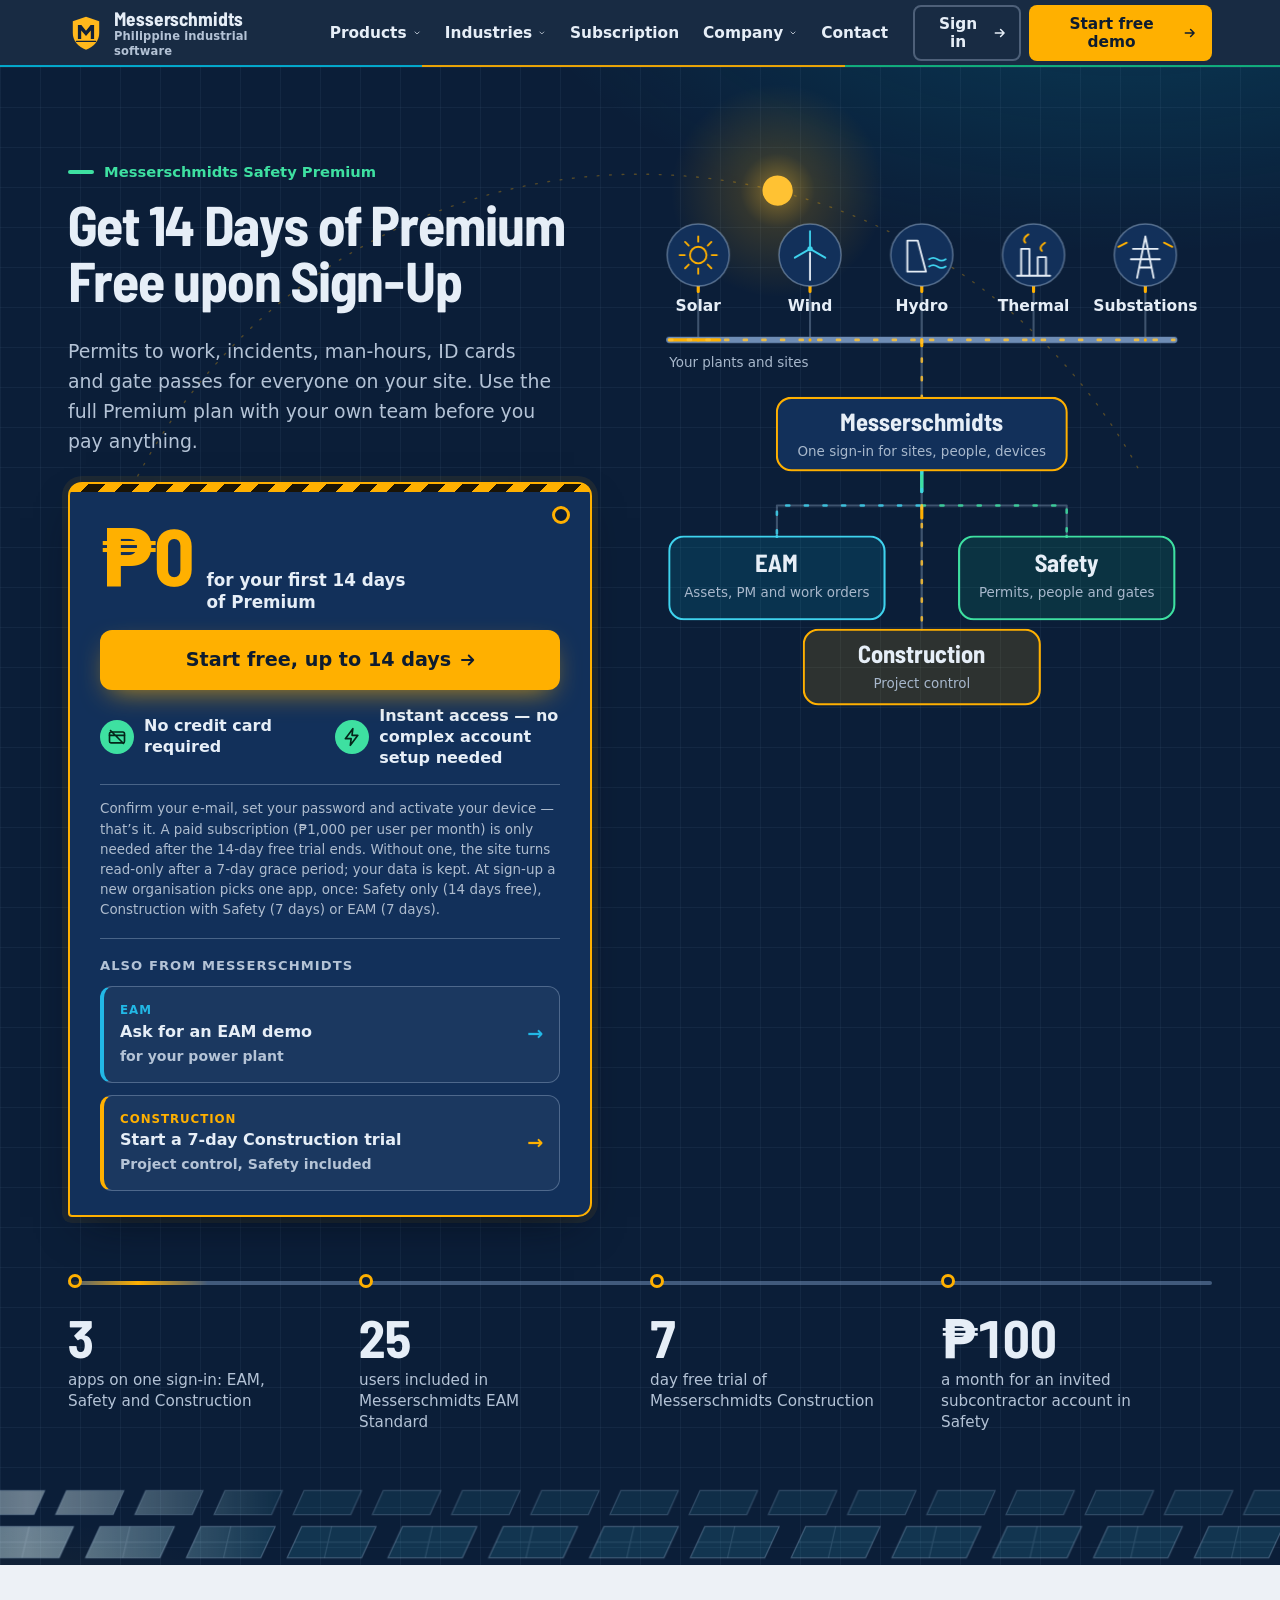
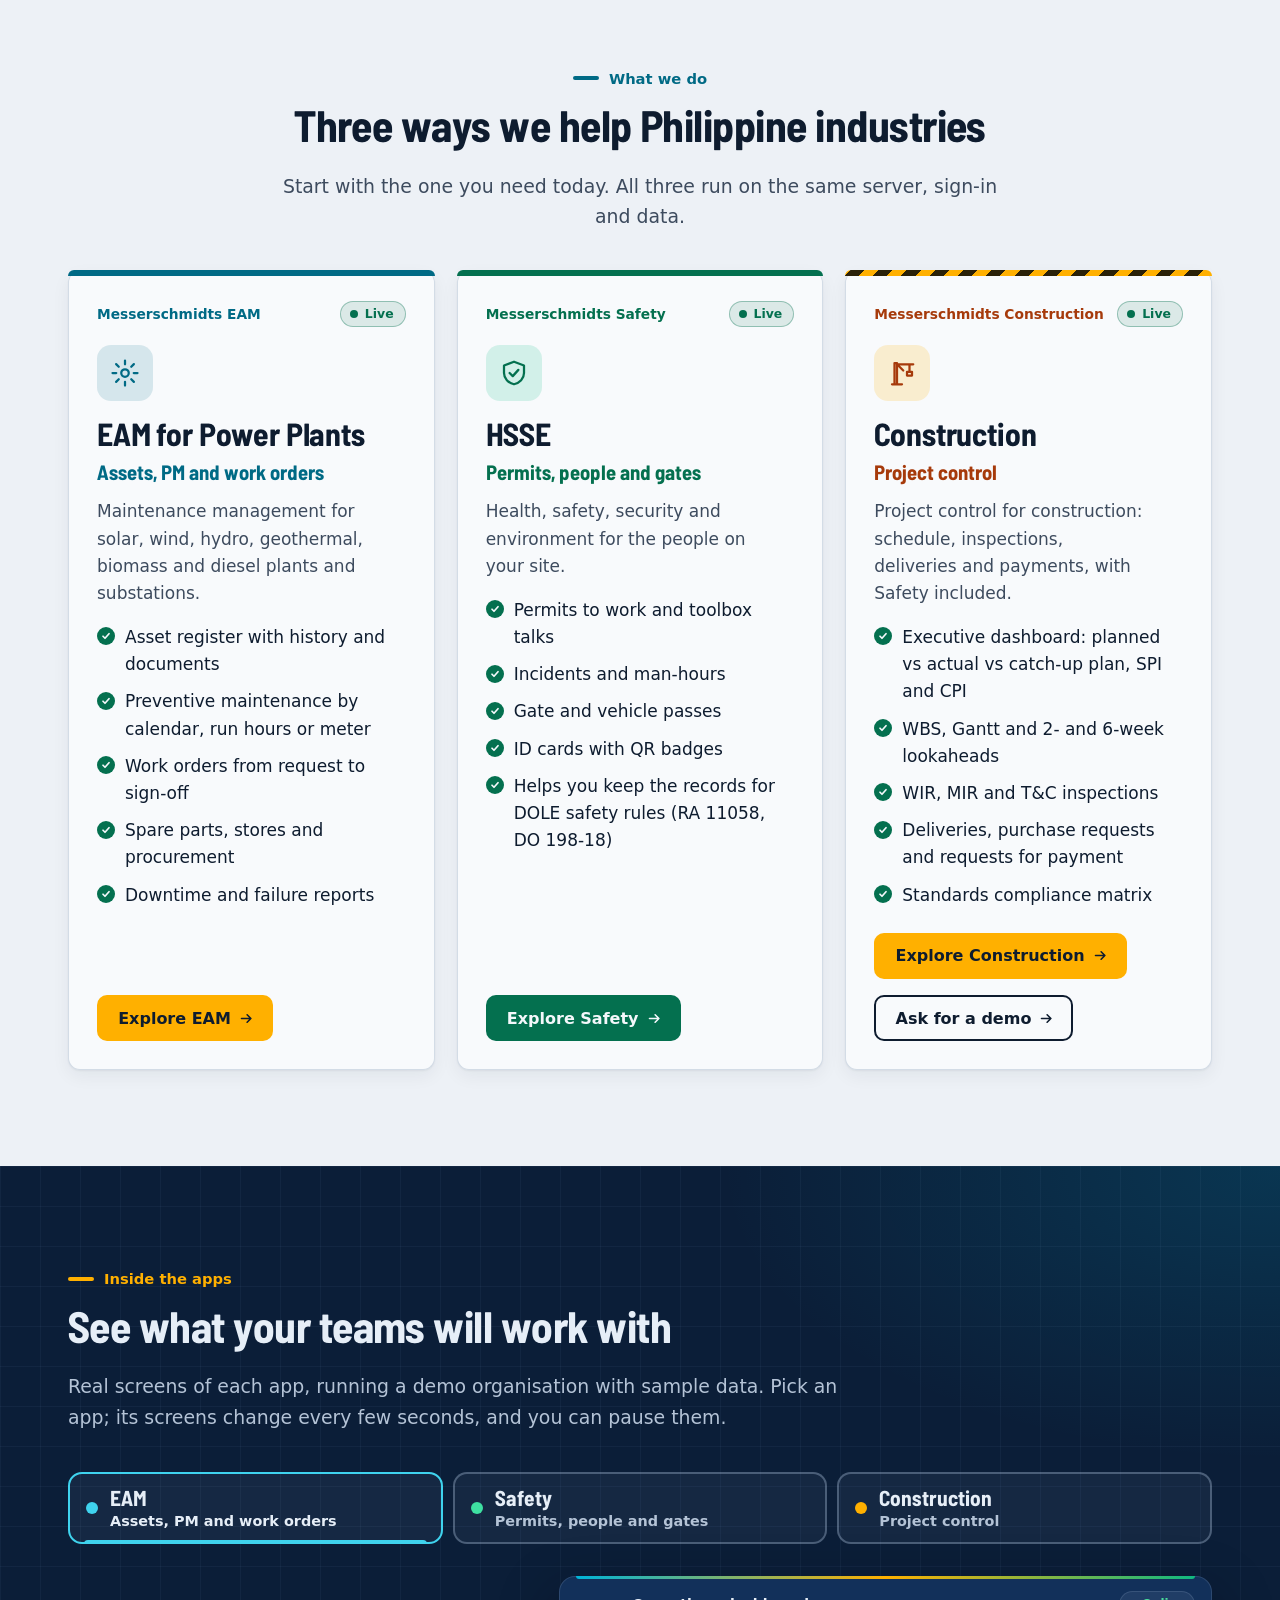
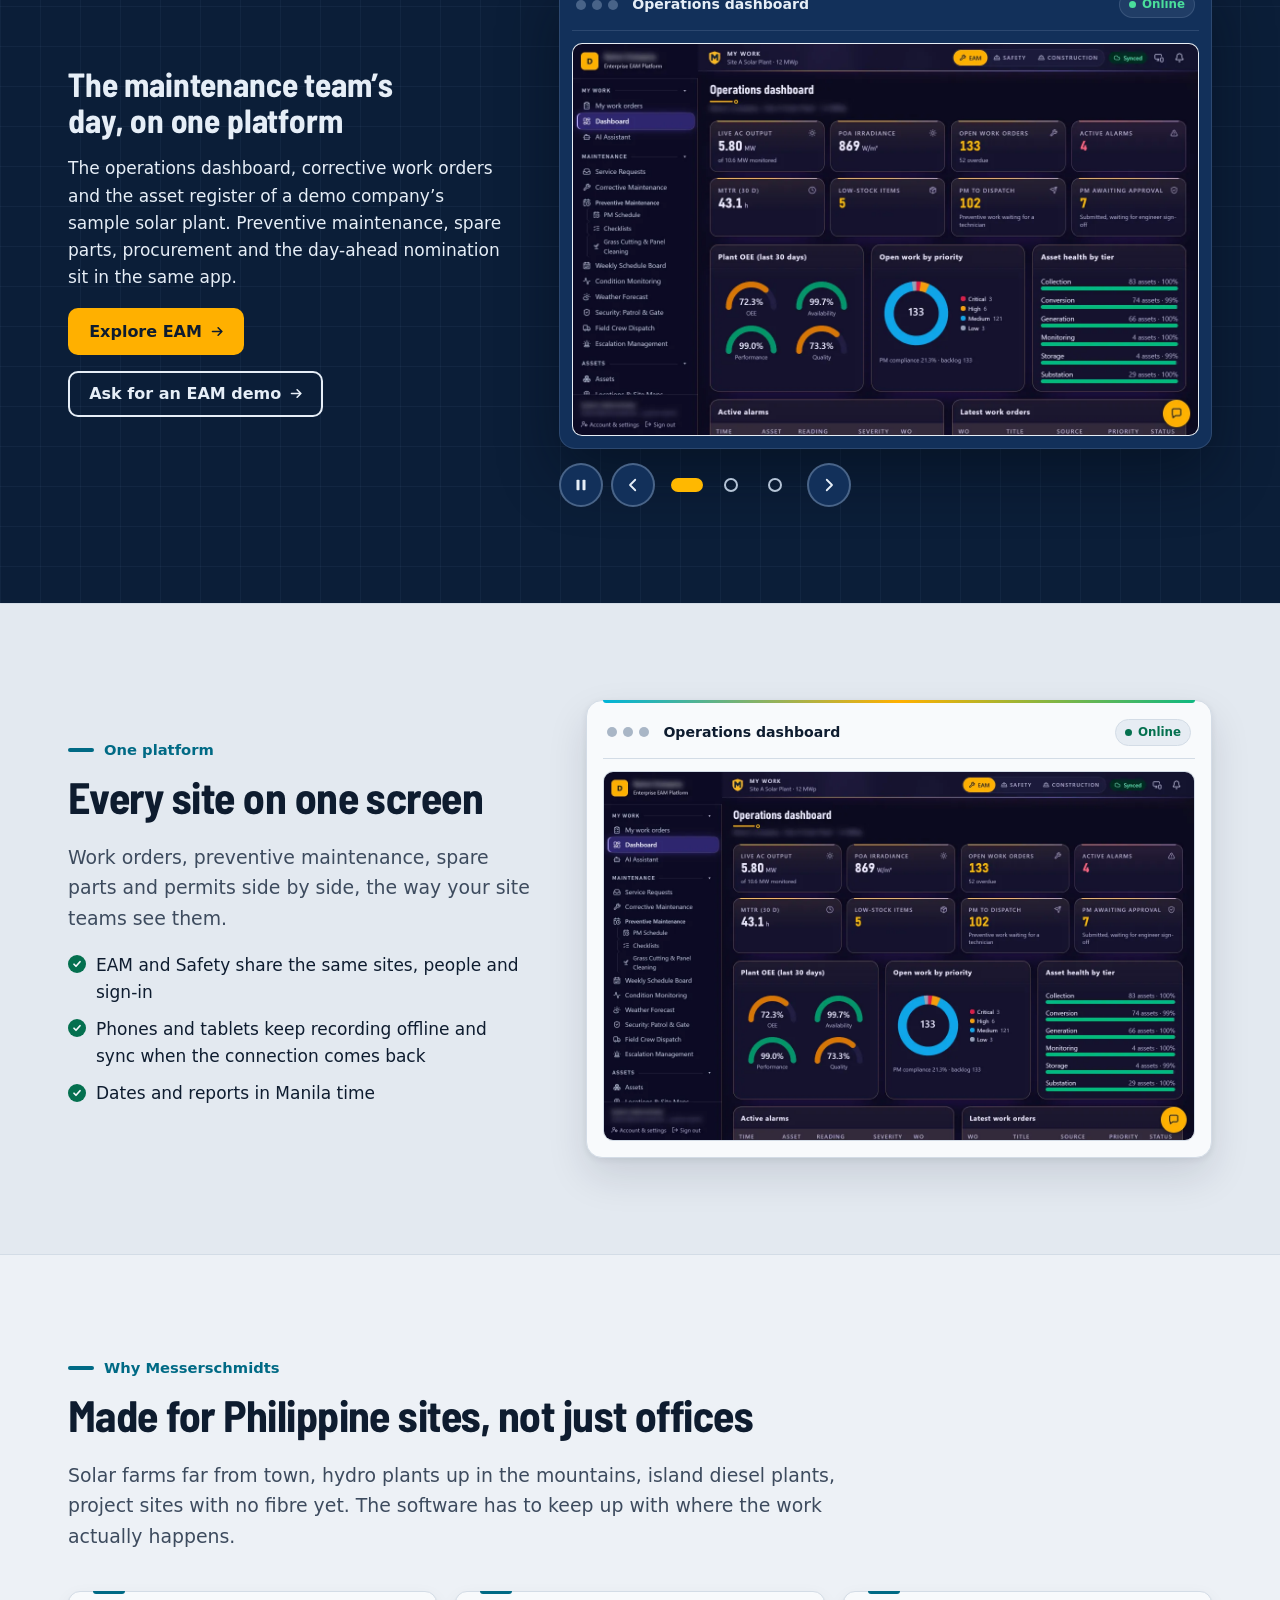
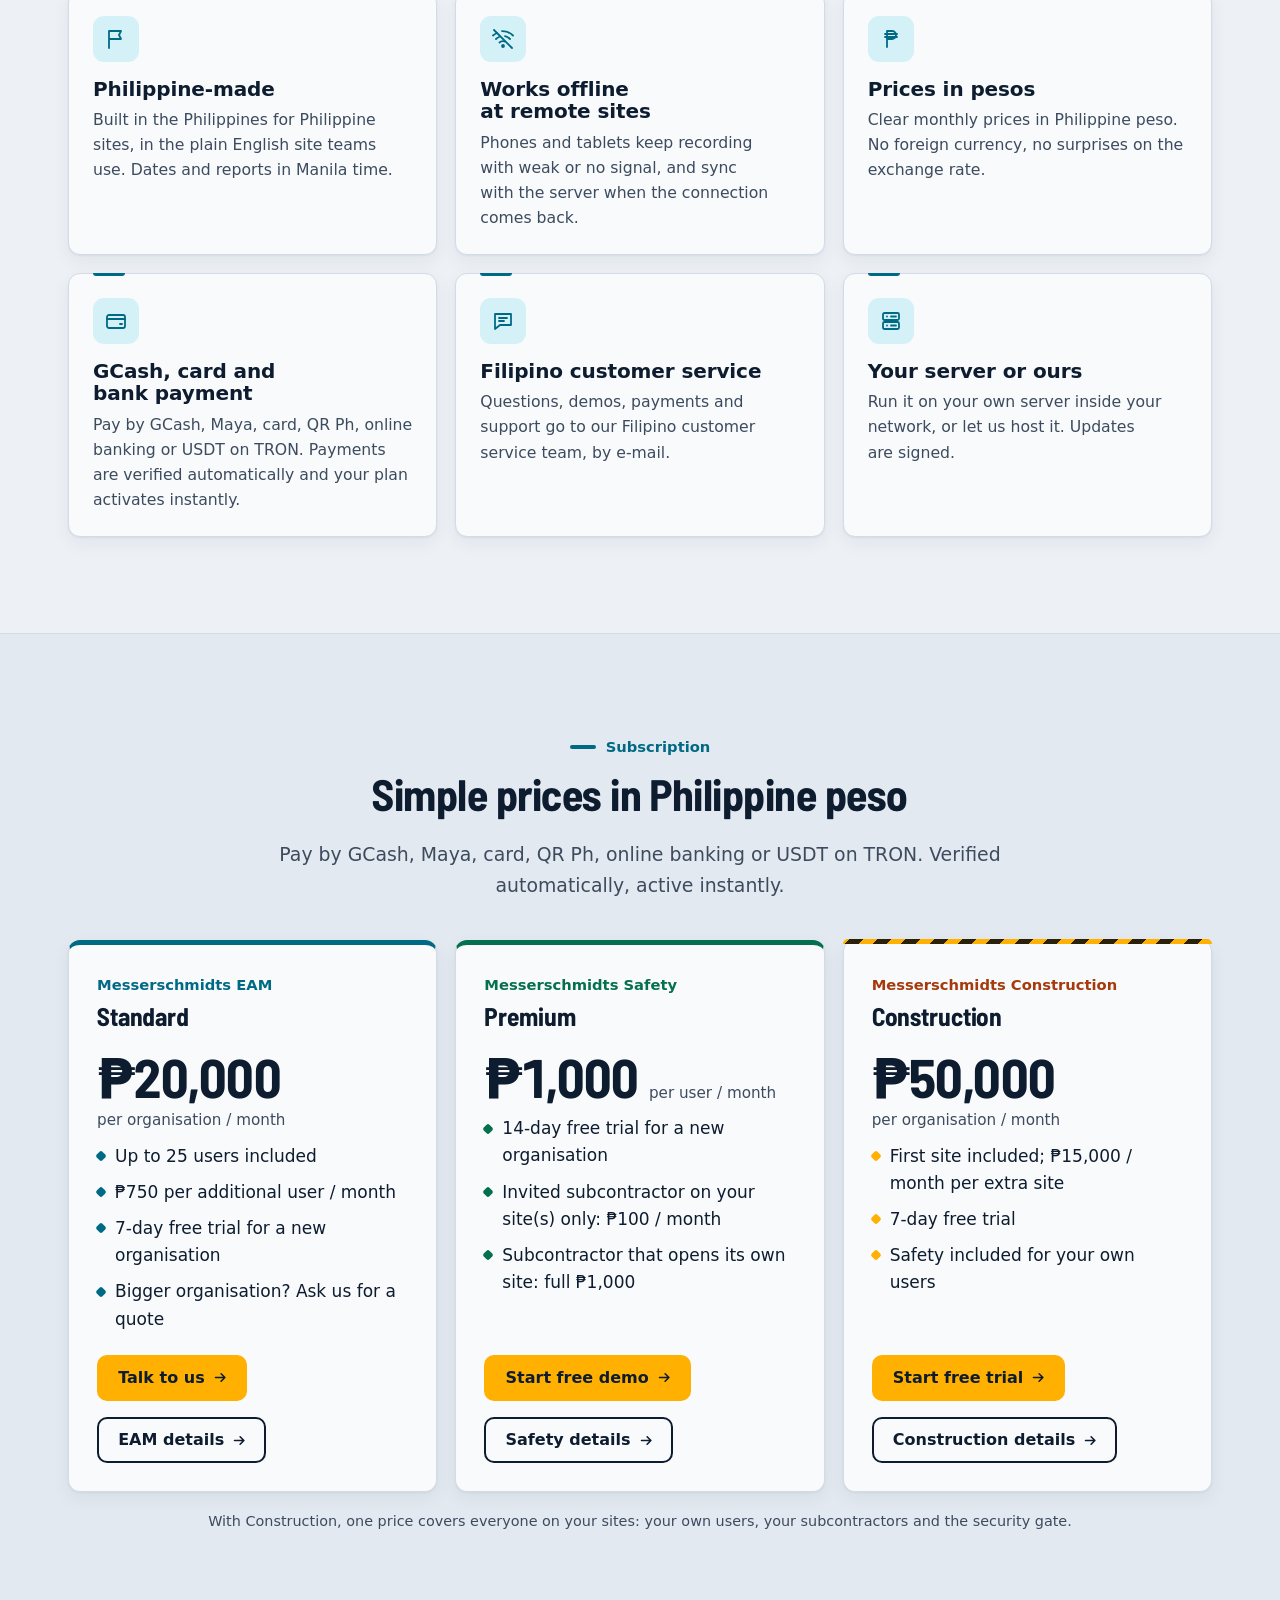
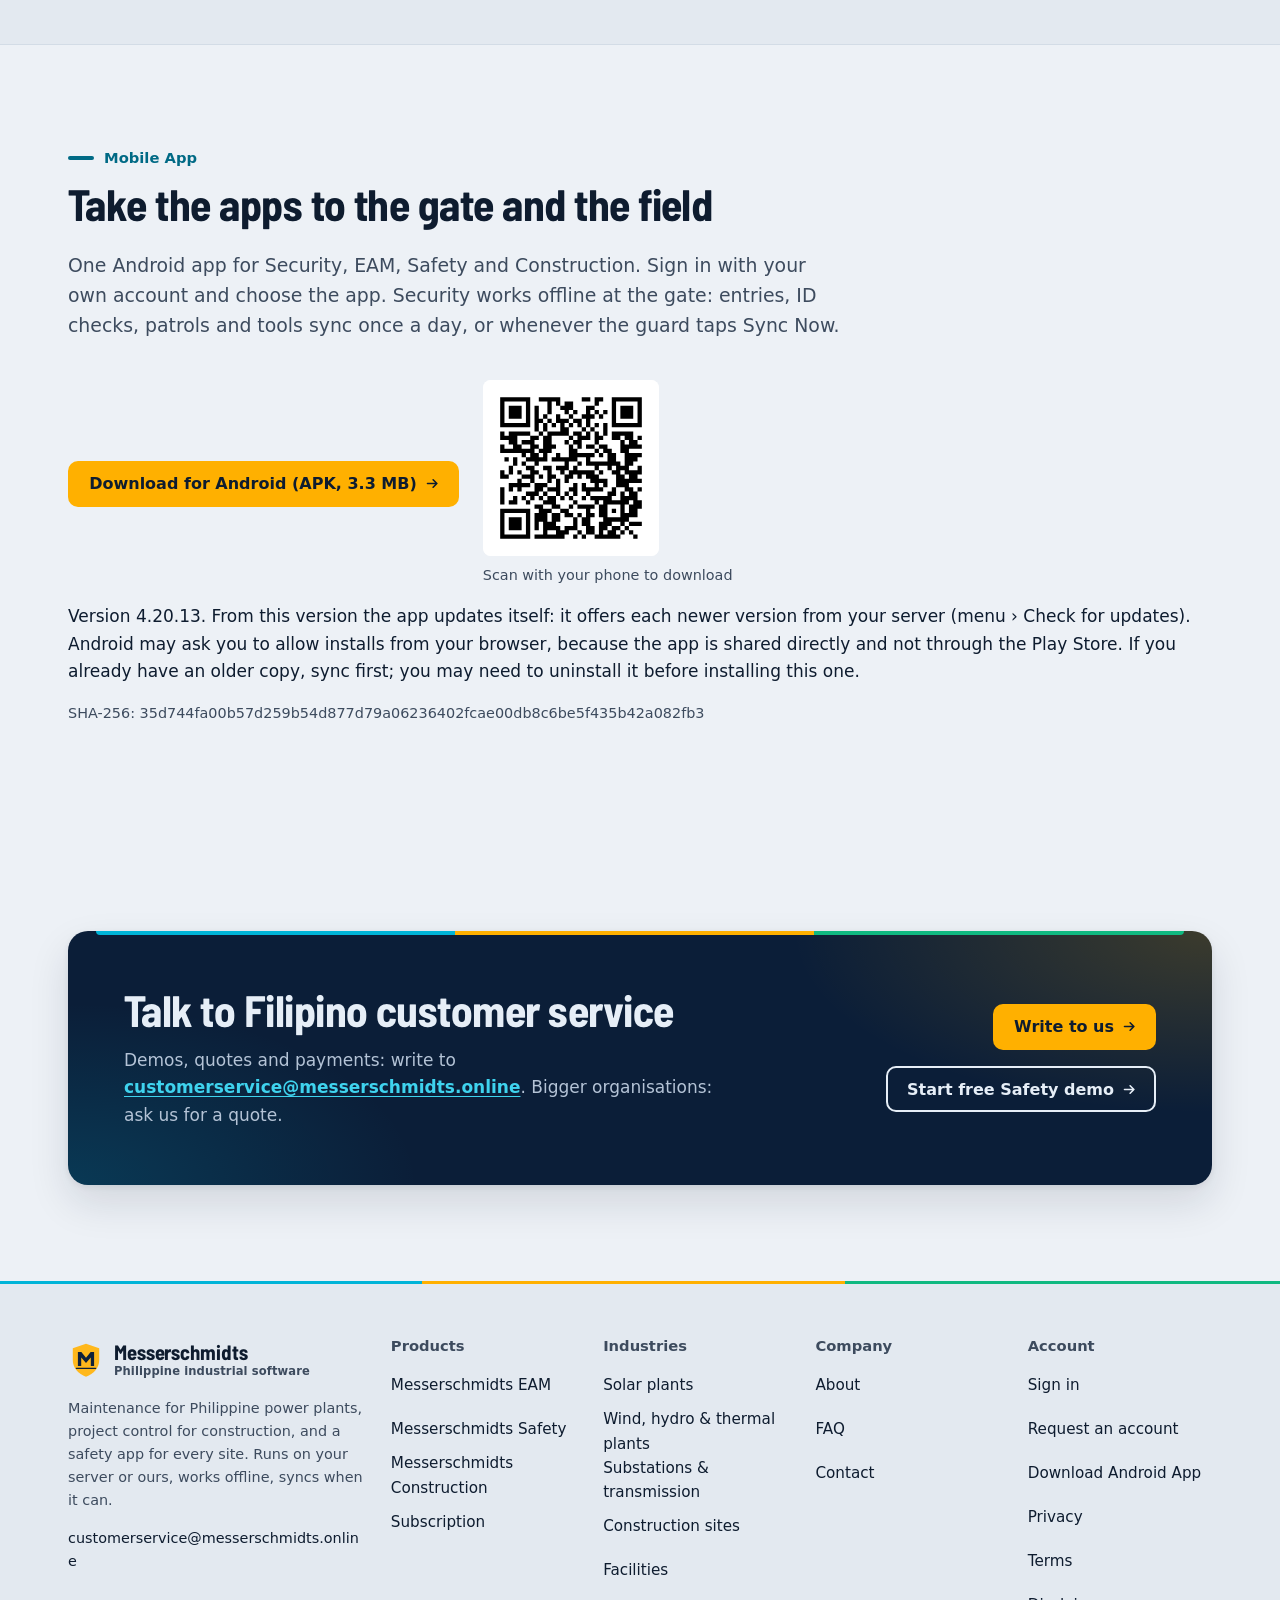
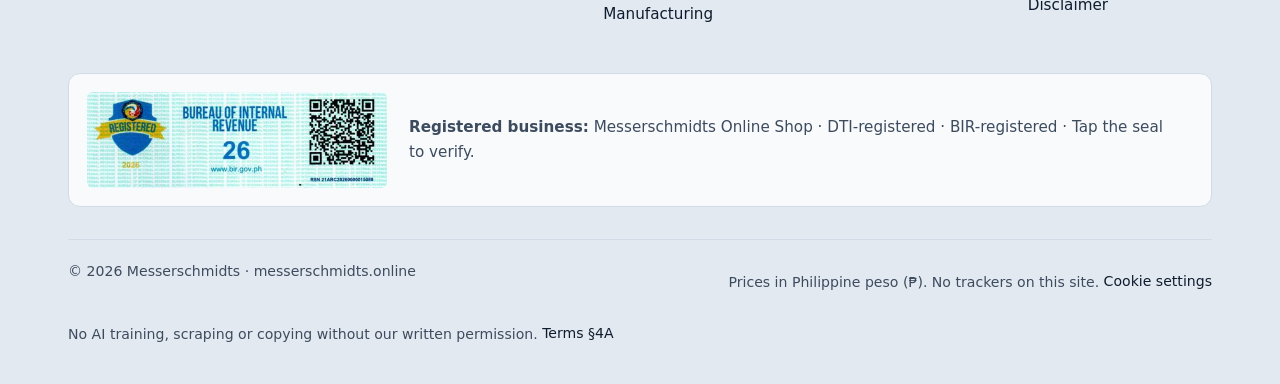
==== commit 8a1d36a6: "Android app 4.20.13 on the download section SHA-256 35d744fa00b57d259b54d877d79a06236402fcae00db8c6b" ====
--- a/index.html
+++ b/index.html
@@ -384,8 +384,8 @@
         <figcaption style="margin-top:8px;font-size:.9rem;color:var(--text-2)">Scan with your phone to download</figcaption>
       </figure>
     </div>
-    <p style="margin-top:16px">Version 4.20.12. From this version the app updates itself: it offers each newer version from your server (menu › Check for updates). Android may ask you to allow installs from your browser, because the app is shared directly and not through the Play Store. If you already have an older copy, sync first; you may need to uninstall it before installing this one.</p>
-    <p style="margin-top:8px;font-size:.9rem;color:var(--text-2);overflow-wrap:anywhere">SHA-256: 041d433677600326e580501a02dc7825d57df17fb9669af00565a96b9b1eda5f</p>
+    <p style="margin-top:16px">Version 4.20.13. From this version the app updates itself: it offers each newer version from your server (menu › Check for updates). Android may ask you to allow installs from your browser, because the app is shared directly and not through the Play Store. If you already have an older copy, sync first; you may need to uninstall it before installing this one.</p>
+    <p style="margin-top:8px;font-size:.9rem;color:var(--text-2);overflow-wrap:anywhere">SHA-256: 35d744fa00b57d259b54d877d79a06236402fcae00db8c6be5f435b42a082fb3</p>
   </div>
 </section>
 
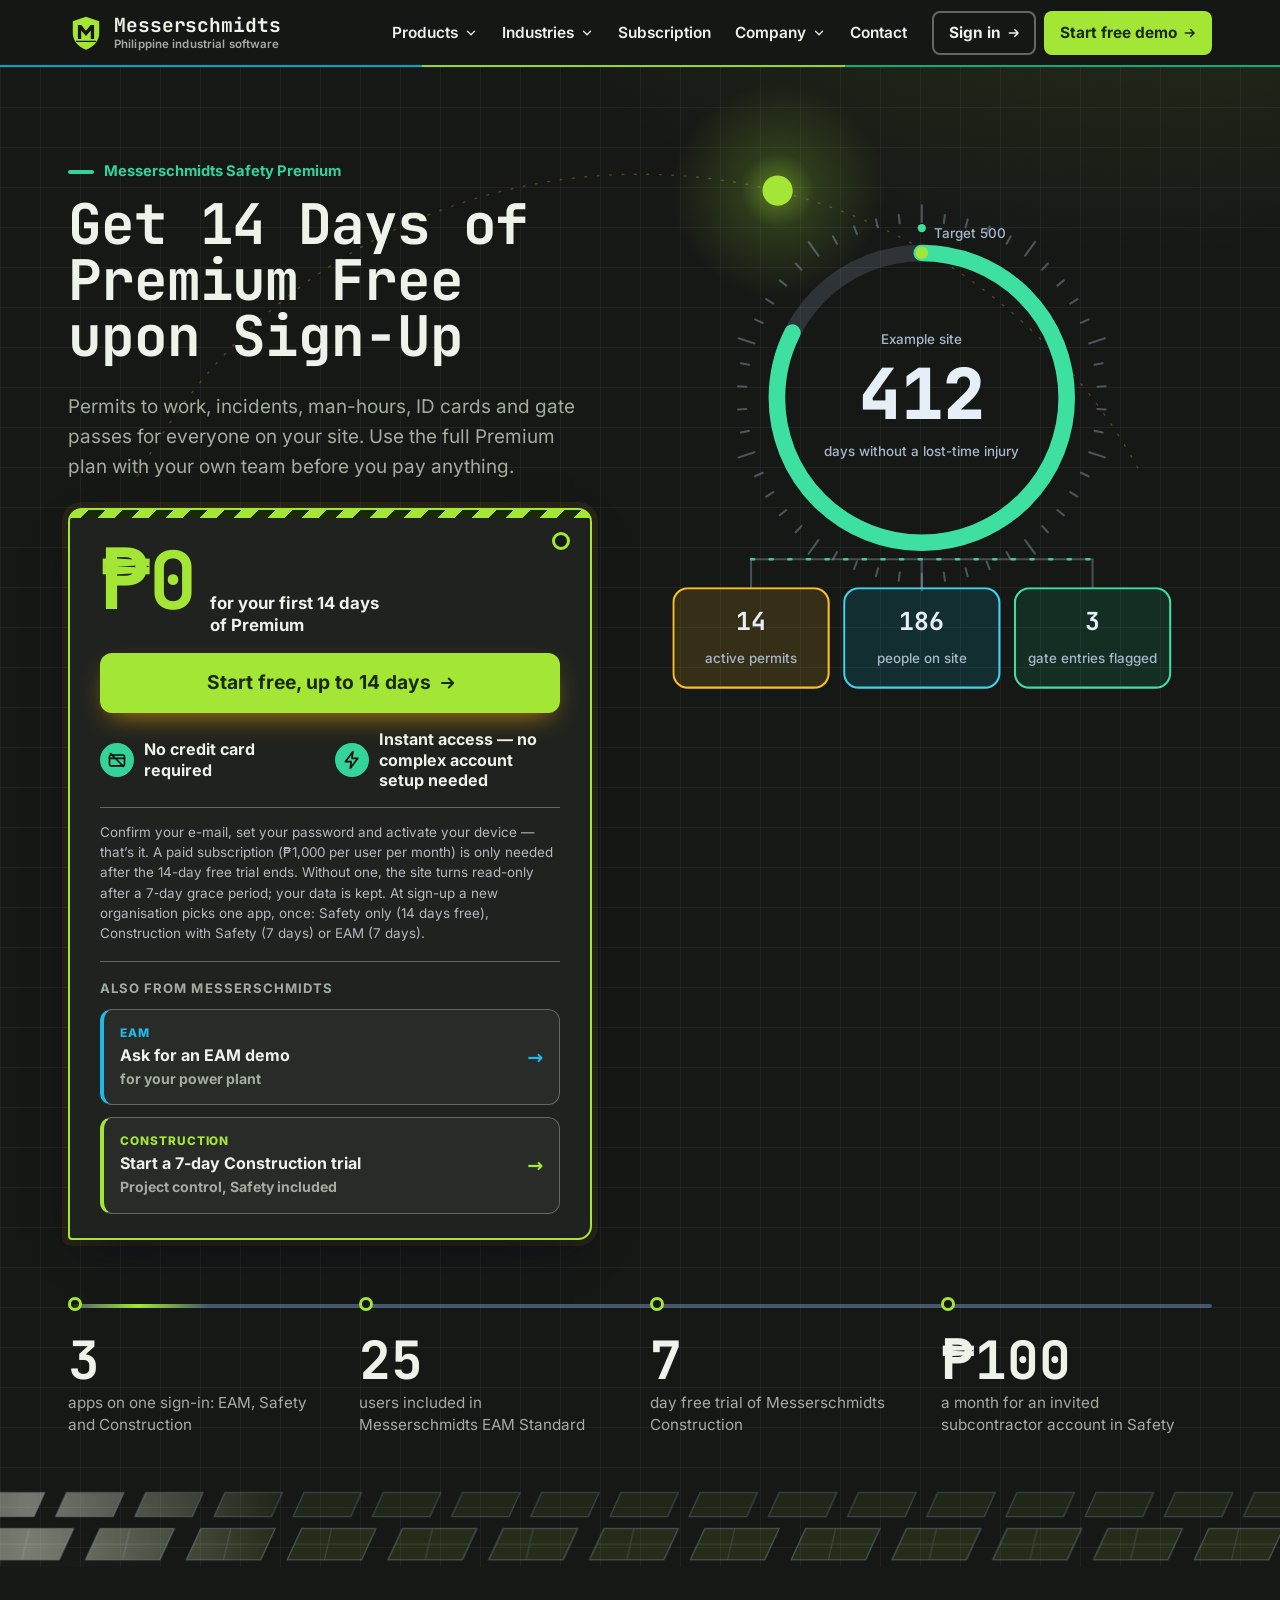
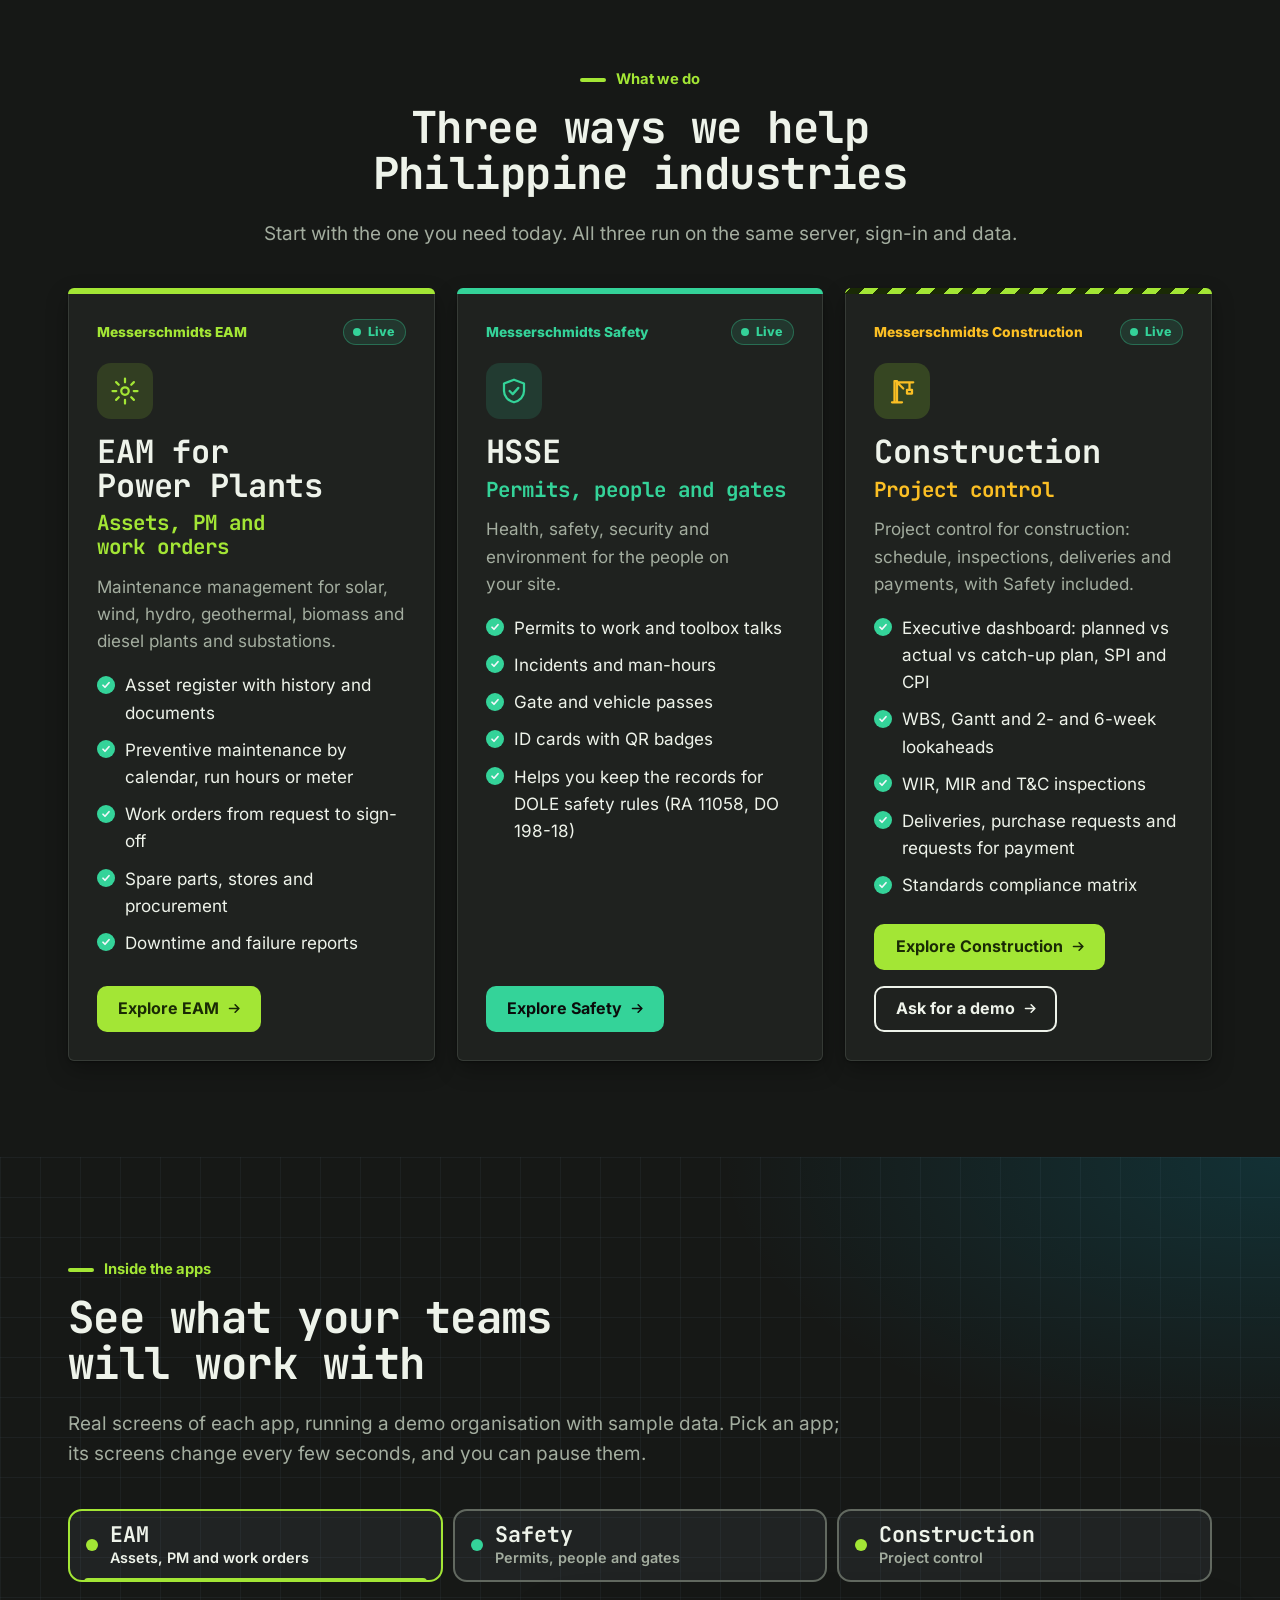
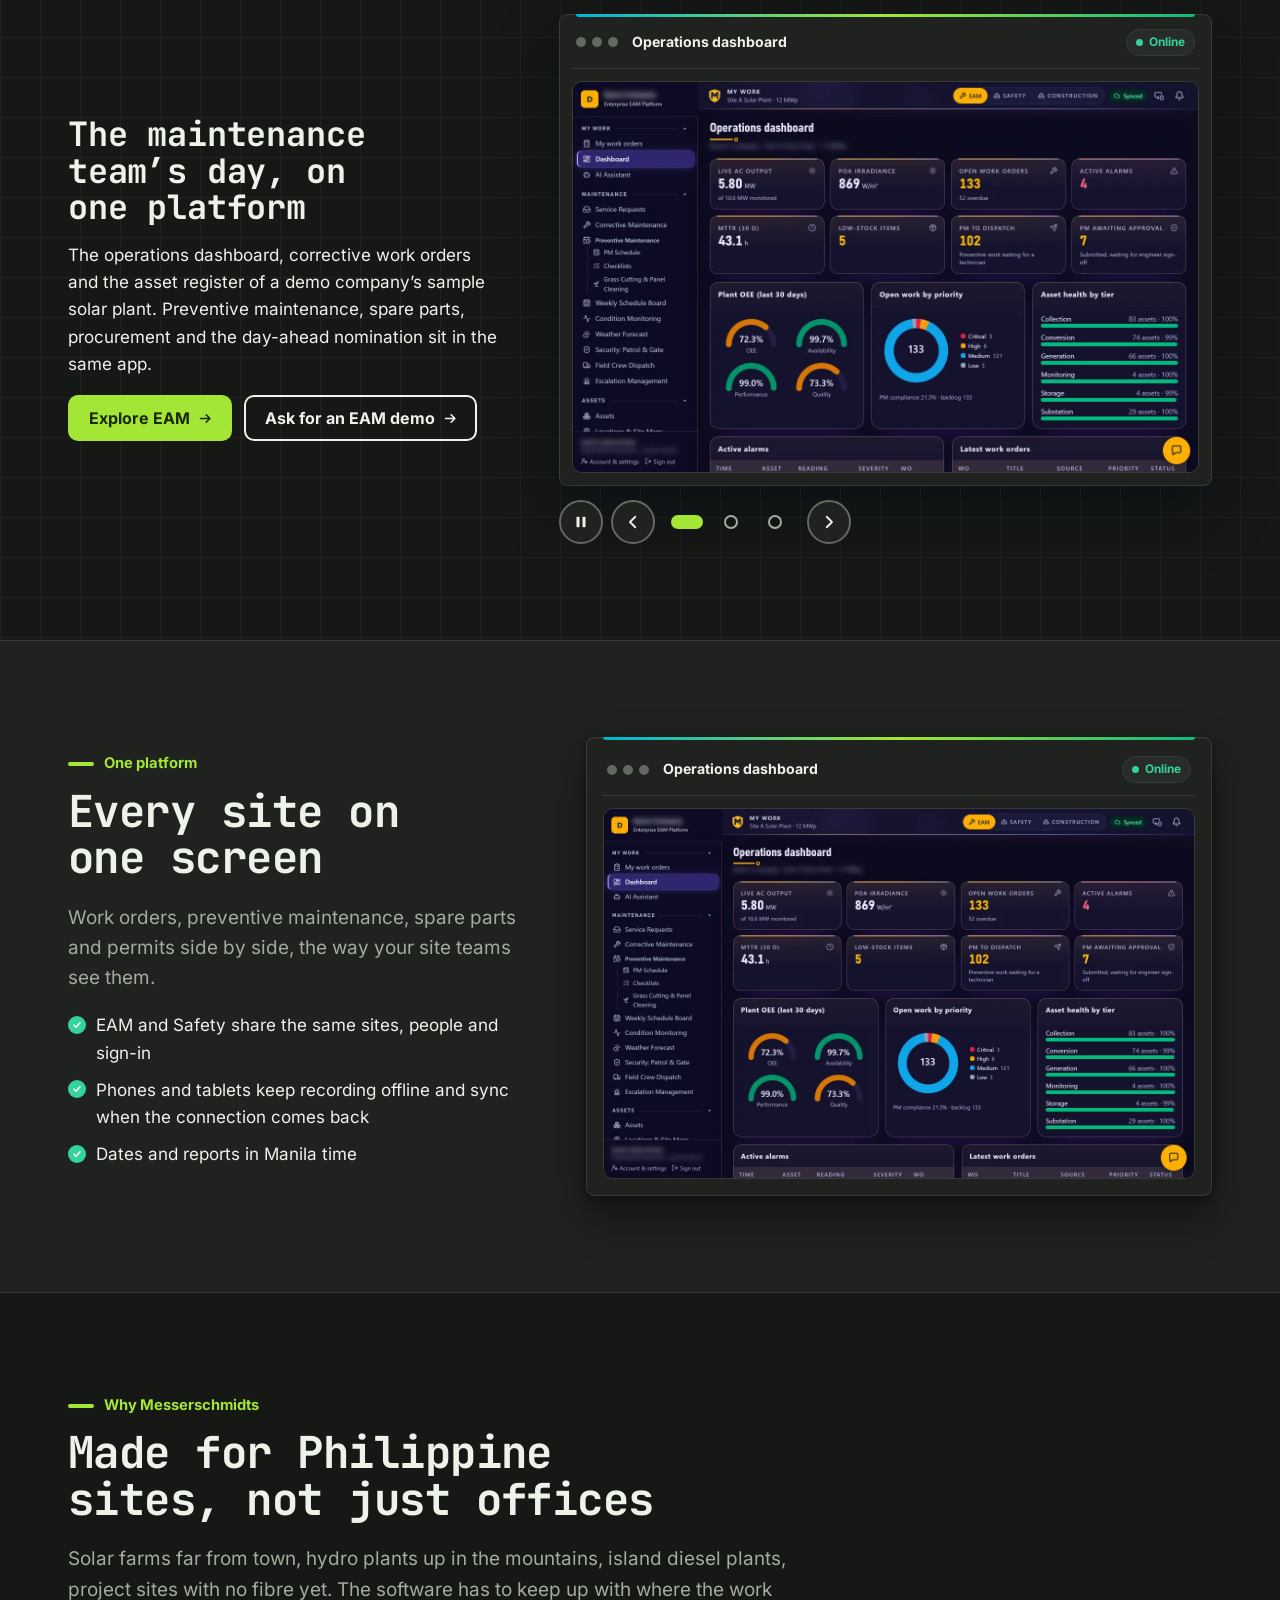
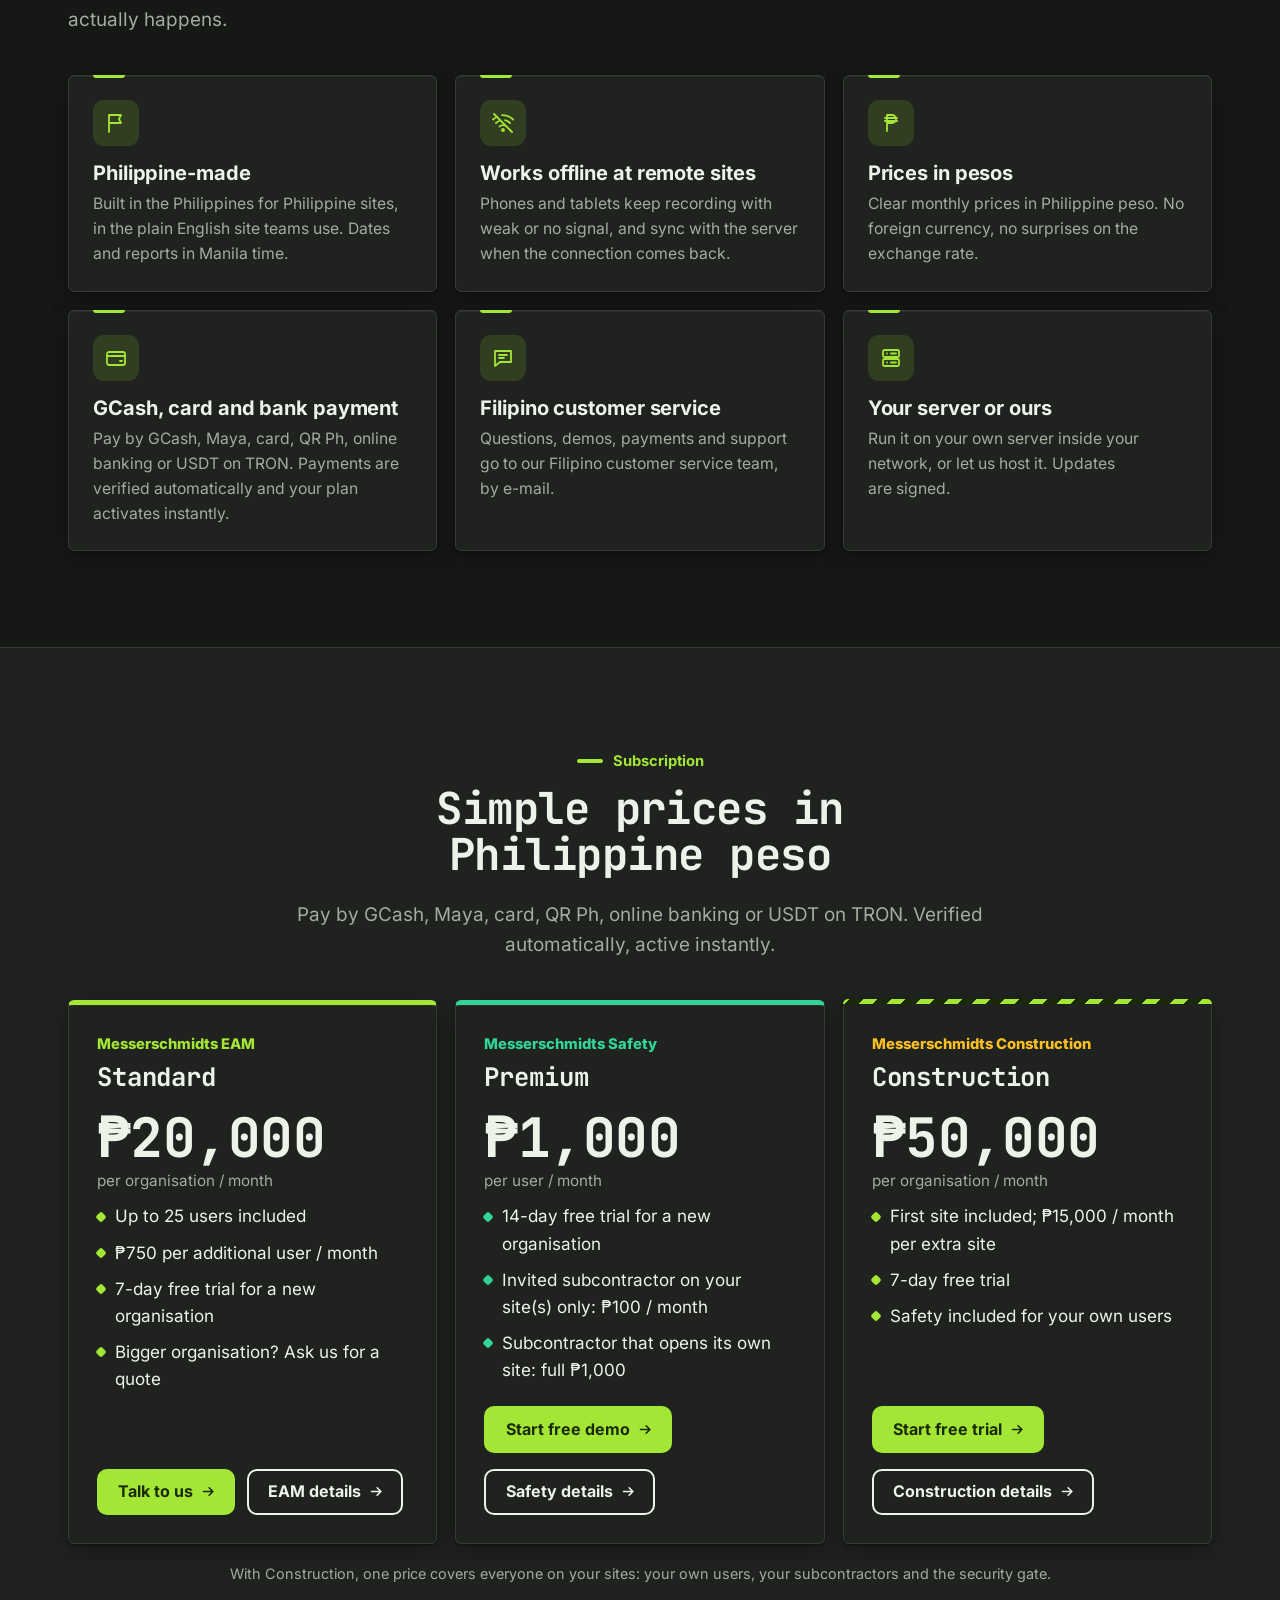
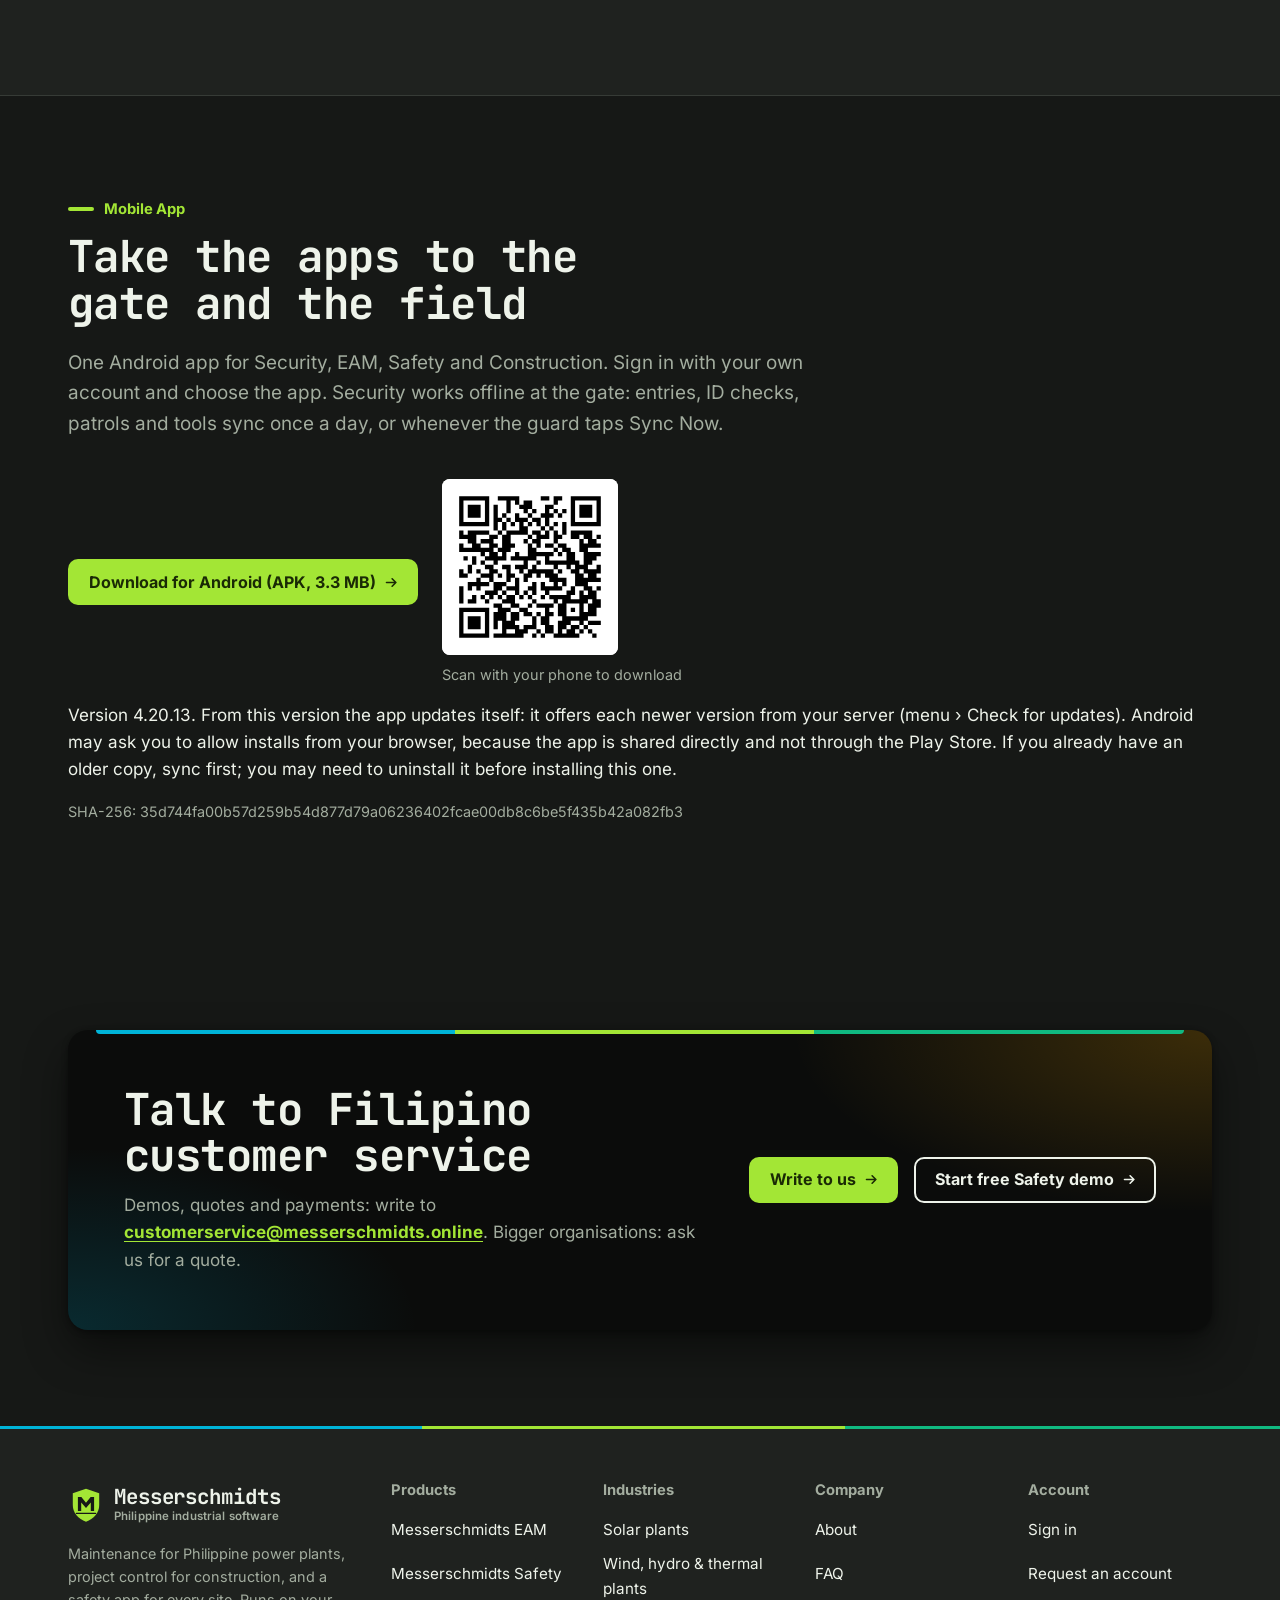
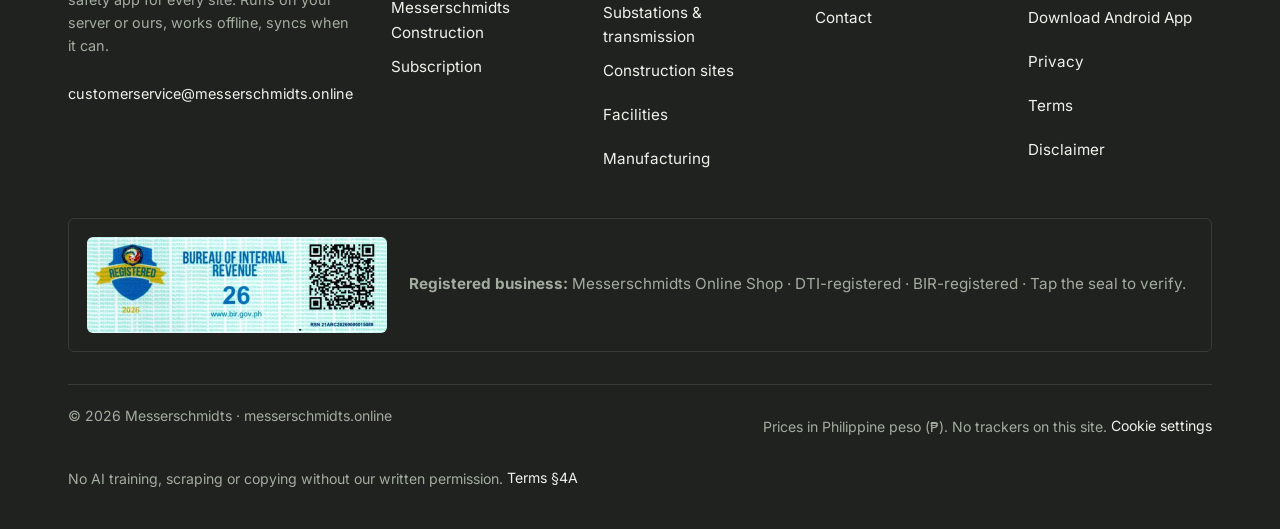
==== commit be876eeb: "Website: theme S-19 Charcoal and Lime on every page, self-hosted theme fonts, animations on every pa" ====
--- a/index.html
+++ b/index.html
@@ -22,8 +22,8 @@
 <meta property="og:image:alt" content="Messerschmidts: software for Philippine industries, EAM for power plants and HSSE">
 <meta name="twitter:card" content="summary_large_image">
 <meta name="color-scheme" content="light dark">
-<meta name="theme-color" content="#0B1E38" media="(prefers-color-scheme: light)">
-<meta name="theme-color" content="#0E2340" media="(prefers-color-scheme: dark)">
+<meta name="theme-color" content="#161816" media="(prefers-color-scheme: light)">
+<meta name="theme-color" content="#161816" media="(prefers-color-scheme: dark)">
 <!-- API base for live prices; empty = same origin as this page. -->
 <meta name="msm-api" content="https://app.messerschmidts.online">
 <!-- Application base for Sign in / sign-up links; empty = same origin. -->
@@ -40,7 +40,7 @@
 <a class="skip-link" href="#main">Skip to main content</a>
 <header class="site-header">
   <div class="container header-inner">
-    <a class="brand" href="index.html"><svg viewBox="0 0 120 120" aria-hidden="true" focusable="false"><path d="M60 6 104 21v39c0 27-18 45-44 56C34 105 16 87 16 60V21z" fill="#FFB81C"/><path d="M33 80V33h11.5L60 52.5 75.5 33H87v47H76V51.5L60 70 44 51.5V80z" fill="#10213A"/><path d="M28 88h64" stroke="#10213A" stroke-width="4" stroke-linecap="round"/></svg><span>Messerschmidts<small>Philippine industrial software</small></span></a>
+    <a class="brand" href="index.html"><svg viewBox="0 0 120 120" aria-hidden="true" focusable="false"><path d="M60 6 104 21v39c0 27-18 45-44 56C34 105 16 87 16 60V21z" fill="#a3e635"/><path d="M33 80V33h11.5L60 52.5 75.5 33H87v47H76V51.5L60 70 44 51.5V80z" fill="#161816"/><path d="M28 88h64" stroke="#161816" stroke-width="4" stroke-linecap="round"/></svg><span>Messerschmidts<small>Philippine industrial software</small></span></a>
     <button class="nav-toggle" type="button" aria-expanded="false" aria-controls="site-nav"><svg viewBox="0 0 24 24" fill="none" stroke="currentColor" stroke-width="1.8" stroke-linecap="round" stroke-linejoin="round" aria-hidden="true" focusable="false"><path d="M4 7h16M4 12h16M4 17h16"/></svg><span>Menu</span></button>
     <nav class="site-nav" id="site-nav" aria-label="Main">
       <ul class="nav-list">
@@ -79,14 +79,14 @@
 <main id="main" tabindex="-1">
 <section class="hero" aria-labelledby="hero-title">
 <svg class="hero-sky" viewBox="0 0 1440 520" preserveAspectRatio="xMidYMin meet" aria-hidden="true" focusable="false">
-<defs><radialGradient id="sun-halo"><stop offset="0" stop-color="#FFC233" stop-opacity=".5"/><stop offset=".35" stop-color="#FFB000" stop-opacity=".16"/><stop offset="1" stop-color="#FFB000" stop-opacity="0"/></radialGradient></defs>
+<defs><radialGradient id="sun-halo"><stop offset="0" stop-color="#a3e635" stop-opacity=".5"/><stop offset=".35" stop-color="#a3e635" stop-opacity=".16"/><stop offset="1" stop-color="#a3e635" stop-opacity="0"/></radialGradient></defs>
 <path class="sky-arc" d="M155 460A640 640 0 0 1 1285 460"/>
-<g class="sky-orbit"><circle class="sky-halo" cx="720" cy="120" r="120" fill="url(#sun-halo)"/><circle cx="720" cy="120" r="17" fill="#FFC233"/></g>
+<g class="sky-orbit"><circle class="sky-halo" cx="720" cy="120" r="120" fill="url(#sun-halo)"/><circle cx="720" cy="120" r="17" fill="#a3e635"/></g>
 </svg>
 <svg class="hero-pv" viewBox="0 0 1440 70" preserveAspectRatio="xMidYMax slice" aria-hidden="true" focusable="false">
 <defs>
-<pattern id="pv-a" width="84" height="30" patternUnits="userSpaceOnUse" y="36"><path d="M6 28 18 2h62L68 28Z" fill="rgba(63,211,238,.13)" stroke="rgba(170,200,230,.30)"/><path d="M12 15h62M43 2 37 28" fill="none" stroke="rgba(170,200,230,.16)"/></pattern>
-<pattern id="pv-b" width="66" height="24" patternUnits="userSpaceOnUse" x="30" y="6"><path d="M5 22 14 2h48L53 22Z" fill="rgba(63,211,238,.09)" stroke="rgba(170,200,230,.22)"/></pattern>
+<pattern id="pv-a" width="84" height="30" patternUnits="userSpaceOnUse" y="36"><path d="M6 28 18 2h62L68 28Z" fill="rgba(163,230,53,.10)" stroke="rgba(170,200,230,.30)"/><path d="M12 15h62M43 2 37 28" fill="none" stroke="rgba(170,200,230,.16)"/></pattern>
+<pattern id="pv-b" width="66" height="24" patternUnits="userSpaceOnUse" x="30" y="6"><path d="M5 22 14 2h48L53 22Z" fill="rgba(163,230,53,.07)" stroke="rgba(170,200,230,.22)"/></pattern>
 <pattern id="pv-aw" width="84" height="30" patternUnits="userSpaceOnUse" y="36"><path d="M6 28 18 2h62L68 28Z" fill="#fff"/></pattern>
 <pattern id="pv-bw" width="66" height="24" patternUnits="userSpaceOnUse" x="30" y="6"><path d="M5 22 14 2h48L53 22Z" fill="#fff"/></pattern>
 <linearGradient id="pv-glint" x1="0" x2="1"><stop offset="0" stop-color="#fff" stop-opacity="0"/><stop offset=".5" stop-color="#fff" stop-opacity=".38"/><stop offset="1" stop-color="#fff" stop-opacity="0"/></linearGradient>
@@ -113,41 +113,20 @@
       </div>
     </div>
     <figure class="hero-art">
-<svg class="sld" viewBox="0 0 560 500" role="img" aria-labelledby="sld-title" focusable="false"><title id="sld-title">Diagram: solar, wind, hydro and thermal plants and substations all connect to one Messerschmidts platform, which runs EAM for assets, PM and work orders, Safety for permits, people and gates, and Construction for project control.</title>
-<path class="wire" d="M64 88V140M172 88V140M280 88V140M388 88V140M496 88V140"/>
-<path class="bus pop" style="--d:.55s" d="M36 140H524"/>
-<path class="pulse p-amber" pathLength="100" style="--d:1.2s" d="M64 88V140"/>
-<path class="pulse p-amber" pathLength="100" style="--d:1.5s" d="M172 88V140"/>
-<path class="pulse p-amber" pathLength="100" style="--d:1.8s" d="M280 88V140"/>
-<path class="pulse p-amber" pathLength="100" style="--d:2.1s" d="M388 88V140"/>
-<path class="pulse p-amber" pathLength="100" style="--d:2.4s" d="M496 88V140"/>
-<path class="wire" d="M280 140V196M280 266V300M280 300H140V330M280 300H420V330"/>
-<path class="wire" d="M280 300V420"/>
-<path class="pulse p-amber" pathLength="100" style="--d:1.4s" d="M36 140H524"/>
-<path class="pulse p-amber" pathLength="100" style="--d:1.6s" d="M280 140V196"/>
-<path class="pulse p-cyan" pathLength="100" style="--d:1.9s" d="M280 266V300H140V330"/>
-<path class="pulse p-green" pathLength="100" style="--d:2.2s" d="M280 266V300H420V330"/>
-<path class="pulse p-amber" pathLength="100" style="--d:2.5s" d="M280 300V420"/>
-<path class="current" d="M36 140H524"/>
-<path class="current" d="M280 140V196"/>
-<path class="current c-cyan" d="M280 266V300H140V330"/>
-<path class="current c-green" d="M280 300H420V330"/>
-<path class="current" d="M280 300V420"/>
-<g class="pop" style="--d:.05s"><circle class="node" cx="64" cy="58" r="30"/><circle class="glyph g-amber" cx="64" cy="58" r="8"/><path class="glyph g-amber" d="M64 40v5M64 71v5M46 58h5M77 58h5M51.3 45.3l3.5 3.5M73.2 67.2l3.5 3.5M51.3 70.7l3.5-3.5M73.2 48.8l3.5-3.5"/></g>
-<g class="pop" style="--d:.15s"><circle class="node" cx="172" cy="58" r="30"/><path class="glyph" d="M172 56V82"/><g class="rotor"><circle cx="172" cy="52" r="18" fill="none"/><path class="glyph g-cyan" d="M172 52V35M172 52l14.7 8.5M172 52l-14.7 8.5"/></g><circle class="f-cyan" cx="172" cy="52" r="2.6"/></g>
-<g class="pop" style="--d:.25s"><circle class="node" cx="280" cy="58" r="30"/><path class="glyph" d="M266 44h10l8 30h-18z"/><path class="glyph g-cyan" d="M287 62c3-2 5-2 8 0s5 2 8 0M287 69c3-2 5-2 8 0s5 2 8 0"/></g>
-<g class="pop" style="--d:.35s"><circle class="node" cx="388" cy="58" r="30"/><path class="glyph" d="M376 78V52h8v26M392 78V60h8v18M372 78h32"/><path class="glyph g-amber blink" d="M380 46c-3-3 0-6 3-8M396 54c-3-3 0-6 3-8"/></g>
-<g class="pop" style="--d:.45s"><circle class="node" cx="496" cy="58" r="30"/><path class="glyph" d="M488 80l8-40 8 40M484 52h24M482 62h28M491 70h10"/><path class="glyph g-amber" d="M478 46l-8 4M514 46l8 4"/></g>
-<text x="64" y="112" text-anchor="middle">Solar</text>
-<text x="172" y="112" text-anchor="middle">Wind</text>
-<text x="280" y="112" text-anchor="middle">Hydro</text>
-<text x="388" y="112" text-anchor="middle">Thermal</text>
-<text x="496" y="112" text-anchor="middle">Substations</text>
-<text class="t-sub sub-detail" x="36" y="166">Your plants and sites</text>
-<g class="pop" style="--d:.75s"><rect class="node-hot" x="140" y="196" width="280" height="70" rx="14"/><text class="t-big" x="280" y="228" text-anchor="middle">Messerschmidts</text><text class="t-sub sub-detail" x="280" y="252" text-anchor="middle">One sign-in for sites, people, devices</text></g>
-<g class="pop" style="--d:.95s"><rect class="node-eam" x="36" y="330" width="208" height="80" rx="14"/><text class="t-big" x="140" y="364" text-anchor="middle">EAM</text><text class="t-sub sub-detail" x="140" y="388" text-anchor="middle">Assets, PM and work orders</text></g>
-<g class="pop" style="--d:1.05s"><rect class="node-safe" x="316" y="330" width="208" height="80" rx="14"/><text class="t-big" x="420" y="364" text-anchor="middle">Safety</text><text class="t-sub sub-detail" x="420" y="388" text-anchor="middle">Permits, people and gates</text></g>
-<g class="pop" style="--d:1.15s"><rect class="node-build" x="166" y="420" width="228" height="72" rx="14"/><text class="t-big" x="280" y="452" text-anchor="middle">Construction</text><text class="t-sub sub-detail" x="280" y="476" text-anchor="middle">Project control</text></g>
+<svg class="sld safe-days" viewBox="0 0 560 500" role="img" aria-labelledby="sld-title" focusable="false"><title id="sld-title">Example: a site counts 412 days without a lost-time injury towards a target of 500, while Safety tracks 14 active permits, 186 people on site and 3 flagged gate entries.</title>
+<path class="tick" d="M280.0 26.0L280.0 10.0M301.3 27.3L302.3 19.4M322.3 31.3L324.3 23.6M342.6 37.9L345.5 30.5M361.9 47.0L365.8 40.0M379.9 58.5L389.3 45.5M396.4 72.1L401.8 66.2M411.0 87.6L417.2 82.5M423.5 104.9L430.3 100.6M433.8 123.6L441.1 120.2M441.7 143.5L456.9 138.5M447.0 164.1L454.8 162.6M449.7 185.3L457.6 184.8M449.7 206.7L457.6 207.2M447.0 227.9L454.8 229.4M441.7 248.5L456.9 253.5M433.8 268.4L441.1 271.8M423.5 287.1L430.3 291.4M411.0 304.4L417.2 309.5M396.4 319.9L401.8 325.8M379.9 333.5L389.3 346.5M361.9 345.0L365.8 352.0M342.6 354.1L345.5 361.5M322.3 360.7L324.3 368.4M301.3 364.7L302.3 372.6M280.0 366.0L280.0 382.0M258.7 364.7L257.7 372.6M237.7 360.7L235.7 368.4M217.4 354.1L214.5 361.5M198.1 345.0L194.2 352.0M180.1 333.5L170.7 346.5M163.6 319.9L158.2 325.8M149.0 304.4L142.8 309.5M136.5 287.1L129.7 291.4M126.2 268.4L118.9 271.8M118.3 248.5L103.1 253.5M113.0 227.9L105.2 229.4M110.3 206.7L102.4 207.2M110.3 185.3L102.4 184.8M113.0 164.1L105.2 162.6M118.3 143.5L103.1 138.5M126.2 123.6L118.9 120.2M136.5 104.9L129.7 100.6M149.0 87.6L142.8 82.5M163.6 72.1L158.2 66.2M180.1 58.5L170.7 45.5M198.1 47.0L194.2 40.0M217.4 37.9L214.5 30.5M237.7 31.3L235.7 23.6M258.7 27.3L257.7 19.4"/>
+<circle class="ring-track" cx="280" cy="196" r="140"/>
+<circle class="ring-run" cx="280" cy="196" r="140" transform="rotate(-90 280 196)" style="--c:879.6;--o:154.8"/>
+<g class="orbit"><circle class="f-green" cx="280" cy="32" r="4"/></g>
+<g class="pop" style="--d:.2s"><circle class="f-amber" cx="280" cy="56" r="6"/><text class="t-sub" x="292" y="42">Target 500</text></g>
+<text class="t-sub sub-detail" x="280" y="144" text-anchor="middle">Example site</text>
+<text class="t-huge" x="280" y="216" text-anchor="middle" data-count>412</text>
+<text class="t-sub" x="280" y="252" text-anchor="middle">days without a lost-time injury</text>
+<path class="wire" d="M115 352V380M280 352V380M445 352V380M115 352H445"/>
+<path class="current c-green" d="M115 352H445"/>
+<g class="pop" style="--d:.9s"><rect class="node-build" x="40" y="380" width="150" height="96" rx="14"/><text class="t-big" x="115" y="420" text-anchor="middle" data-count>14</text><text class="t-sub" x="115" y="452" text-anchor="middle">active permits</text></g>
+<g class="pop" style="--d:1.05s"><rect class="node-eam" x="205" y="380" width="150" height="96" rx="14"/><text class="t-big" x="280" y="420" text-anchor="middle" data-count>186</text><text class="t-sub" x="280" y="452" text-anchor="middle">people on site</text></g>
+<g class="pop" style="--d:1.2s"><rect class="node-safe" x="370" y="380" width="150" height="96" rx="14"/><text class="t-big" x="445" y="420" text-anchor="middle" data-count>3</text><text class="t-sub" x="445" y="452" text-anchor="middle">gate entries flagged</text></g>
 </svg>
     </figure>
   </div>
@@ -405,7 +384,7 @@
   <div class="container">
     <div class="footer-grid">
       <div class="footer-brand">
-        <a class="brand" href="index.html"><svg viewBox="0 0 120 120" aria-hidden="true" focusable="false"><path d="M60 6 104 21v39c0 27-18 45-44 56C34 105 16 87 16 60V21z" fill="#FFB81C"/><path d="M33 80V33h11.5L60 52.5 75.5 33H87v47H76V51.5L60 70 44 51.5V80z" fill="#10213A"/><path d="M28 88h64" stroke="#10213A" stroke-width="4" stroke-linecap="round"/></svg><span>Messerschmidts<small>Philippine industrial software</small></span></a>
+        <a class="brand" href="index.html"><svg viewBox="0 0 120 120" aria-hidden="true" focusable="false"><path d="M60 6 104 21v39c0 27-18 45-44 56C34 105 16 87 16 60V21z" fill="#a3e635"/><path d="M33 80V33h11.5L60 52.5 75.5 33H87v47H76V51.5L60 70 44 51.5V80z" fill="#161816"/><path d="M28 88h64" stroke="#161816" stroke-width="4" stroke-linecap="round"/></svg><span>Messerschmidts<small>Philippine industrial software</small></span></a>
         <p class="muted small footer-blurb">Maintenance for Philippine power plants, project control for construction, and a safety app for every site. Runs on your server or ours, works offline, syncs when it can.</p>
         <p class="small"><a class="email" href="mailto:customerservice@messerschmidts.online">customerservice@messerschmidts.online</a></p>
       </div>
--- a/assets/site.css
+++ b/assets/site.css
@@ -2,7 +2,7 @@
    Design: "energised single-line". The look borrows from substation single-line
    diagrams and site safety signage: a deep grid-navy chrome, busbars and nodes,
    high-vis amber for action, electric cyan for EAM, safe-condition emerald for Safety.
-   Self-hosted headline font (Barlow Semi Condensed), system body font, no external resources. Light/dark via prefers-color-scheme.
+   Theme S-19 Charcoal and Lime (assets/themes). Self-hosted fonts (JetBrains Mono headings, Inter body), no external resources.
    Eye comfort: no pure white page, no pure black anywhere.
    Prints are always light. All motion honours prefers-reduced-motion. */
 
@@ -15,6 +15,40 @@
   font-style: normal;
   font-display: swap;
   unicode-range: U+0020-007E, U+00A0-00FF, U+2013-2014, U+2018-2019, U+201C-201D, U+2022, U+2026;
+}
+
+/* S-19 theme fonts (SIL OFL 1.1, assets/fonts/OFL-*.txt), self-hosted Latin subsets */
+@font-face {
+  font-family: "Inter";
+  src: url("fonts/Inter-latin.woff2") format("woff2");
+  font-weight: 100 900;
+  font-style: normal;
+  font-display: swap;
+  unicode-range: U+0000-00FF, U+0131, U+0152-0153, U+02BB-02BC, U+02C6, U+02DA, U+02DC, U+0304, U+0308, U+0329, U+2000-206F, U+20AC, U+2122, U+2191, U+2193, U+2212, U+2215, U+FEFF, U+FFFD, U+20B1;
+}
+@font-face {
+  font-family: "JetBrains Mono";
+  src: url("fonts/JetBrainsMono-latin.woff2") format("woff2");
+  font-weight: 100 800;
+  font-style: normal;
+  font-display: swap;
+  unicode-range: U+0000-00FF, U+0131, U+0152-0153, U+02BB-02BC, U+02C6, U+02DA, U+02DC, U+0304, U+0308, U+0329, U+2000-206F, U+20AC, U+2122, U+2191, U+2193, U+2212, U+2215, U+FEFF, U+FFFD, U+20B1;
+}
+@font-face {
+  font-family: "Barlow Semi Condensed";
+  src: url("fonts/BarlowSemiCondensed-SemiBold-latin.woff2") format("woff2");
+  font-weight: 600;
+  font-style: normal;
+  font-display: swap;
+  unicode-range: U+0000-00FF, U+0131, U+0152-0153, U+02BB-02BC, U+02C6, U+02DA, U+02DC, U+0304, U+0308, U+0329, U+2000-206F, U+20AC, U+2122, U+2191, U+2193, U+2212, U+2215, U+FEFF, U+FFFD, U+20B1;
+}
+@font-face {
+  font-family: "Caladea";
+  src: url("fonts/Caladea-Bold-latin.woff2") format("woff2");
+  font-weight: 700;
+  font-style: normal;
+  font-display: swap;
+  unicode-range: U+0000-00FF, U+0131, U+0152-0153, U+02BB-02BC, U+02C6, U+02DA, U+02DC, U+0304, U+0308, U+0329, U+2000-206F, U+20AC, U+2122, U+2191, U+2193, U+2212, U+2215, U+FEFF, U+FFFD, U+20B1;
 }
 
 /* ---------- Tokens: light (anti-glare, cool steel) ---------- */
@@ -37,15 +71,15 @@
   --muted: var(--text-2);
 
   /* Brand */
-  --navy: #0B1E38;             /* chrome: header, hero bands, CTA */
-  --navy-2: #12305A;
-  --navy-3: #1A3D6E;
-  --amber: #FFB000;            /* high-vis amber: action, energy */
-  --amber-strong: #FFC233;
+  --navy: #161816;             /* chrome: header, hero bands, CTA */
+  --navy-2: #1f221f;
+  --navy-3: #282c28;
+  --amber: #a3e635;            /* high-vis amber: action, energy */
+  --amber-strong: #a3e635;
   --on-amber: #0E1C2F;
   --cyan: #00B4D8;             /* EAM fill */
   --emerald: #10B981;          /* Safety fill */
-  --hazard: #FFB000;
+  --hazard: #a3e635;
 
   --primary: #006A85;          /* links and EAM text on light */
   --primary-strong: #004F63;
@@ -93,8 +127,8 @@
 /* ---------- Tokens: dark (anti-halation) ---------- */
 @media (prefers-color-scheme: dark) {
   :root {
-    --bg: #0A1322;
-    --bg-alt: #0D182A;
+    --bg: #161816;
+    --bg-alt: #1f221f;
     --surface: #13213A;
     --surface-2: #172844;
     --surface-hover: #1A2D4C;
@@ -102,17 +136,17 @@
     --border: #233756;
     --border-strong: #36507A;
     --field-border: #6E83A3;
-    --field-bg: #0D182A;
+    --field-bg: #1f221f;
     --edge: inset 0 1px 0 rgba(226, 233, 242, .06);
     --text: #E2E9F2;
     --text-2: #A3B3C7;
     --text-3: #8D9EB4;
 
-    --navy: #0E2340;
-    --navy-2: #143158;
-    --navy-3: #1C4170;
-    --amber: #FFB800;
-    --amber-strong: #FFC94D;
+    --navy: #161816;
+    --navy-2: #282c28;
+    --navy-3: #282c28;
+    --amber: #a3e635;
+    --amber-strong: #a3e635;
     --primary: #45CDE6;
     --primary-strong: #86E0F0;
     --on-primary: #05202A;
@@ -126,9 +160,9 @@
     --ok: #4ADE9B;
     --warn: #FFC23D;
     --danger: #FF8A7A;
-    --focus: #FFB800;
-
-    --band-bg: #0E2340;
+    --focus: #a3e635;
+
+    --band-bg: #161816;
     --band-text: #E2E9F2;
 
     --shadow: 0 1px 2px rgba(2, 6, 14, .35), 0 8px 22px rgba(2, 6, 14, .28);
@@ -152,9 +186,9 @@
   --border: rgba(180, 200, 225, .16);
   --border-strong: rgba(180, 200, 225, .34);
   --well: rgba(180, 200, 225, .09);
-  --surface: #12305A;
-  --surface-hover: #163766;
-  --focus: #FFB800;
+  --surface: #1f221f;
+  --surface-hover: #282c28;
+  --focus: #a3e635;
   color: var(--text);
 }
 
@@ -318,10 +352,10 @@
 /* ---------- Hero bands (always navy) ---------- */
 .hero, .page-hero { position: relative; overflow: hidden; background-color: var(--navy);
   background-image:
-    linear-gradient(rgba(140, 170, 210, .07) 1px, transparent 1px),
-    linear-gradient(90deg, rgba(140, 170, 210, .07) 1px, transparent 1px),
-    radial-gradient(900px 480px at 88% -10%, rgba(0, 180, 216, .22), transparent 70%),
-    radial-gradient(700px 400px at -5% 115%, rgba(255, 176, 0, .14), transparent 70%);
+    linear-gradient(rgba(238, 243, 234, .05) 1px, transparent 1px),
+    linear-gradient(90deg, rgba(238, 243, 234, .05) 1px, transparent 1px),
+    radial-gradient(900px 480px at 88% -10%, rgba(163, 230, 53, .12), transparent 70%),
+    radial-gradient(700px 400px at -5% 115%, rgba(163, 230, 53, .08), transparent 70%);
   background-size: 40px 40px, 40px 40px, auto, auto; }
 .hero { padding: 52px 0 64px; }
 .hero-grid { display: grid; gap: 40px; align-items: center; }
@@ -340,14 +374,14 @@
 .page-hero .lead { max-width: 680px; }
 .page-hero p:not(.lead) { color: var(--text); }
 .page-hero.safety-hero { background-image:
-    linear-gradient(rgba(140, 170, 210, .07) 1px, transparent 1px),
-    linear-gradient(90deg, rgba(140, 170, 210, .07) 1px, transparent 1px),
+    linear-gradient(rgba(238, 243, 234, .05) 1px, transparent 1px),
+    linear-gradient(90deg, rgba(238, 243, 234, .05) 1px, transparent 1px),
     radial-gradient(900px 480px at 88% -10%, rgba(16, 185, 129, .22), transparent 70%),
-    radial-gradient(700px 400px at -5% 115%, rgba(255, 176, 0, .14), transparent 70%); }
-.page-hero.safety-hero::after, .hazard-edge::after { content: ""; position: absolute; left: 0; right: 0; bottom: 0; height: 8px; background: repeating-linear-gradient(-45deg, var(--amber) 0 14px, #1A1405 14px 28px); }
+    radial-gradient(700px 400px at -5% 115%, rgba(163, 230, 53, .08), transparent 70%); }
+.page-hero.safety-hero::after, .hazard-edge::after { content: ""; position: absolute; left: 0; right: 0; bottom: 0; height: 8px; background: repeating-linear-gradient(-45deg, var(--amber) 0 14px, #1a2a05 14px 28px); }
 .page-hero.ind-hero { background-image:
-    linear-gradient(rgba(140, 170, 210, .07) 1px, transparent 1px),
-    linear-gradient(90deg, rgba(140, 170, 210, .07) 1px, transparent 1px),
+    linear-gradient(rgba(238, 243, 234, .05) 1px, transparent 1px),
+    linear-gradient(90deg, rgba(238, 243, 234, .05) 1px, transparent 1px),
     radial-gradient(900px 480px at 88% -10%, rgba(255, 176, 0, .2), transparent 70%),
     radial-gradient(700px 400px at -5% 115%, rgba(0, 180, 216, .16), transparent 70%); }
 .hero-split { display: grid; gap: 36px; align-items: center; }
@@ -366,22 +400,22 @@
 .sld .wire { fill: none; stroke: var(--c-wire); stroke-width: 2; stroke-linecap: round; stroke-linejoin: round; }
 .sld .bus { fill: none; stroke: #6F8DB5; stroke-width: 6; stroke-linecap: round; }
 .sld .pulse { fill: none; stroke-width: 3; stroke-linecap: round; stroke-dasharray: 10 90; stroke-dashoffset: 100; opacity: 0; }
-.sld .p-amber { stroke: #FFB000; }
+.sld .p-amber { stroke: #a3e635; }
 .sld .p-cyan { stroke: #3FD3EE; }
 .sld .p-green { stroke: #3EE0A1; }
-.sld .node { fill: #12305A; stroke: rgba(170, 195, 225, .45); stroke-width: 1.5; }
-.sld .node-hot { fill: #12305A; stroke: #FFB000; stroke-width: 2; }
+.sld .node { fill: #1f221f; stroke: rgba(170, 195, 225, .45); stroke-width: 1.5; }
+.sld .node-hot { fill: #1f221f; stroke: #a3e635; stroke-width: 2; }
 .sld .node-eam { fill: rgba(0, 180, 216, .14); stroke: #3FD3EE; stroke-width: 2; }
 .sld .node-safe { fill: rgba(16, 185, 129, .14); stroke: #3EE0A1; stroke-width: 2; }
-.sld .node-soon { fill: none; stroke: #FFB000; stroke-width: 1.5; stroke-dasharray: 5 5; }
+.sld .node-soon { fill: none; stroke: #a3e635; stroke-width: 1.5; stroke-dasharray: 5 5; }
 .sld .glyph { fill: none; stroke: #E6EEF7; stroke-width: 1.8; stroke-linecap: round; stroke-linejoin: round; }
-.sld .g-amber { stroke: #FFB000; }
+.sld .g-amber { stroke: #a3e635; }
 .sld .g-cyan { stroke: #3FD3EE; }
 .sld .g-green { stroke: #3EE0A1; }
-.sld .f-amber { fill: #FFB000; }
+.sld .f-amber { fill: #a3e635; }
 .sld .f-cyan { fill: #3FD3EE; }
 .sld .f-green { fill: #3EE0A1; }
-.sld .f-panel { fill: #0E2645; }
+.sld .f-panel { fill: #1f221f; }
 .sld .f-soft { fill: rgba(170, 195, 225, .12); }
 .sld .rotor { transform-box: fill-box; transform-origin: center; }
 .sld .pop, .sld .stamp { transform-box: fill-box; transform-origin: center; }
@@ -408,6 +442,19 @@
   .hero .sld .t-sub { font-size: 17px; }
   .sld .sub-detail, .sld .lbl { display: none; }
 }
+
+/* Home hero: safe-days ring (A-16) */
+.sld .t-huge { font-family: var(--font-display); font-size: 68px; font-weight: 800; }
+.sld .tick { fill: none; stroke: rgba(170, 195, 225, .35); stroke-width: 2; stroke-linecap: round; }
+.sld .ring-track { fill: none; stroke: rgba(170, 195, 225, .16); stroke-width: 16; }
+.sld .ring-run { fill: none; stroke: #3EE0A1; stroke-width: 16; stroke-linecap: round; stroke-dasharray: var(--c); stroke-dashoffset: var(--o); }
+.sld .orbit { transform-box: view-box; transform-origin: 280px 196px; }
+@media (prefers-reduced-motion: no-preference) {
+  .sld .ring-run { animation: ring-fill 1.4s var(--ease) .1s both; }
+  .sld .orbit { animation: spin 9s linear infinite; }
+}
+@keyframes ring-fill { from { stroke-dashoffset: var(--c); } }
+@media (max-width: 600px) { .hero .sld .t-huge { font-size: 76px; } }
 
 /* Light-surface illustrations (industries, gate, 404) */
 .art { --a: var(--primary); --ink: var(--text); --soft: var(--well); margin: 0; }
@@ -544,7 +591,7 @@
 .offer::before { content: ""; position: absolute; left: -1px; right: -1px; top: -1px; height: 6px; border-radius: var(--radius) var(--radius) 0 0; background: var(--oc); }
 .offer.safety { --oc: var(--safety); }
 .offer.build { --oc: var(--amber); }
-.offer.build::before { background: repeating-linear-gradient(-45deg, var(--amber) 0 10px, #2A2108 10px 20px); }
+.offer.build::before { background: repeating-linear-gradient(-45deg, var(--amber) 0 10px, #1a2a05 10px 20px); }
 .offer-top { display: flex; align-items: center; justify-content: space-between; gap: 10px; margin-bottom: 18px; }
 .offer-num { font-size: .86rem; font-weight: 800; color: var(--oc); }
 .offer.build .offer-num { color: var(--build); }
@@ -637,13 +684,13 @@
 .stage-track .mock-list li span:first-child { font-weight: 700; font-size: 1rem; }
 
 /* Ticker demo: hazard tape */
-.ticker { position: relative; overflow: hidden; border-radius: 10px; background: #1A1405; color: #FFE2A3; font-weight: 700; font-size: .95rem; white-space: nowrap; border: 0; padding: 10px 0; }
-.ticker::before, .ticker::after { content: ""; position: absolute; left: 0; right: 0; height: 8px; background: repeating-linear-gradient(-45deg, #FFB000 0 12px, #1A1405 12px 24px); }
+.ticker { position: relative; overflow: hidden; border-radius: 10px; background: #1a2a05; color: #FFE2A3; font-weight: 700; font-size: .95rem; white-space: nowrap; border: 0; padding: 10px 0; }
+.ticker::before, .ticker::after { content: ""; position: absolute; left: 0; right: 0; height: 8px; background: repeating-linear-gradient(-45deg, #a3e635 0 12px, #1a2a05 12px 24px); }
 .ticker::before { top: 0; }
 .ticker::after { bottom: 0; }
 .ticker-track { display: inline-block; padding: 12px 0; padding-left: 100%; animation: ticker 28s linear infinite; }
 .ticker-track span { margin-right: 56px; }
-.ticker-track span::before { content: ""; display: inline-block; width: 9px; height: 9px; margin-right: 12px; border-radius: 50%; background: #FFB000; vertical-align: 1px; }
+.ticker-track span::before { content: ""; display: inline-block; width: 9px; height: 9px; margin-right: 12px; border-radius: 50%; background: #a3e635; vertical-align: 1px; }
 @keyframes ticker { to { transform: translateX(-100%); } }
 .ticker-panel { background: var(--navy); border-color: transparent; }
 .ticker-panel .mock-caption { color: #9FB0C6; }
@@ -671,7 +718,7 @@
 .ind-fac { --a: var(--safety); }
 .ind-mfg { --a: #B4470F; }
 @media (prefers-color-scheme: dark) {
-  .ind-solar, .ind-build { --a: #FFB800; }
+  .ind-solar, .ind-build { --a: #a3e635; }
   .ind-grid { --a: #8EA4FF; }
   .ind-mfg { --a: #FF8A4C; }
 }
@@ -682,7 +729,7 @@
 .ind .icon-lg { background: color-mix(in srgb, var(--a) 16%, transparent); color: var(--a); }
 .ind .art { --a: inherit; background: var(--surface); border: 1px solid var(--border); border-radius: var(--radius-lg); padding: 16px; box-shadow: var(--shadow), var(--edge); position: relative; overflow: hidden; }
 .ind .art::before { content: ""; position: absolute; left: 0; top: 0; bottom: 0; width: 5px; background: var(--a); }
-.ind-build .art::before { width: 100%; height: 8px; bottom: auto; background: repeating-linear-gradient(-45deg, #FFB000 0 12px, #2A2108 12px 24px); }
+.ind-build .art::before { width: 100%; height: 8px; bottom: auto; background: repeating-linear-gradient(-45deg, #a3e635 0 12px, #1a2a05 12px 24px); }
 .ind .product-card { border-top-color: var(--primary); }
 .ind .product-card.safety { border-top-color: var(--safety); }
 .ind .grid-3 > .card:first-child, .ind .grid-4 > .card:first-child { background: color-mix(in srgb, var(--a) 7%, var(--surface)); border-color: color-mix(in srgb, var(--a) 30%, var(--border)); }
@@ -751,7 +798,7 @@
 input:hover, select:hover, textarea:hover { border-color: var(--text-2); }
 input:focus-visible, select:focus-visible, textarea:focus-visible { outline: 3px solid var(--focus); outline-offset: 1px; border-color: var(--focus); }
 textarea { min-height: 140px; resize: vertical; }
-.calc-total { font-family: var(--font-display); font-size: clamp(2.4rem, 6vw, 3.2rem); font-weight: 700; line-height: 1.05; color: #FFC233; text-shadow: 0 0 24px rgba(255, 176, 0, .35); margin-bottom: .4em; }
+.calc-total { font-family: var(--font-display); font-size: clamp(2.4rem, 6vw, 3.2rem); font-weight: 700; line-height: 1.05; color: #a3e635; text-shadow: 0 0 24px rgba(255, 176, 0, .35); margin-bottom: .4em; }
 .calc-lines { list-style: none; padding: 0; margin: 0 0 14px; display: grid; gap: 0; font-size: .95rem; }
 .calc-lines li { display: flex; justify-content: space-between; gap: 12px; padding: 8px 0; border-bottom: 1px dashed rgba(180, 200, 225, .22); }
 .calc-lines strong { font-variant-numeric: tabular-nums; }
@@ -850,32 +897,32 @@
 .eyebrow.build { color: var(--build); }
 .hero .eyebrow.build, .page-hero .eyebrow.build { color: var(--amber); }
 .page-hero.build-hero { background-image:
-    linear-gradient(rgba(140, 170, 210, .07) 1px, transparent 1px),
-    linear-gradient(90deg, rgba(140, 170, 210, .07) 1px, transparent 1px),
+    linear-gradient(rgba(238, 243, 234, .05) 1px, transparent 1px),
+    linear-gradient(90deg, rgba(238, 243, 234, .05) 1px, transparent 1px),
     radial-gradient(900px 480px at 88% -10%, rgba(255, 176, 0, .24), transparent 70%),
     radial-gradient(700px 400px at -5% 115%, rgba(255, 154, 98, .14), transparent 70%); }
-.page-hero.build-hero::after { content: ""; position: absolute; left: 0; right: 0; bottom: 0; height: 8px; background: repeating-linear-gradient(-45deg, var(--amber) 0 14px, #1A1405 14px 28px); }
+.page-hero.build-hero::after { content: ""; position: absolute; left: 0; right: 0; bottom: 0; height: 8px; background: repeating-linear-gradient(-45deg, var(--amber) 0 14px, #1a2a05 14px 28px); }
 .hero-price.build { border-left-color: var(--amber); }
 .sld .bar-l { font-size: 13px; font-weight: 700; }
 @media (max-width: 600px) {
   .build-hero .sld text { font-size: 20px; }
   .build-hero .sld .bar-l { font-size: 16px; }
 }
-.sld .node-build { fill: rgba(255, 176, 0, .14); stroke: #FFB000; stroke-width: 2; }
+.sld .node-build { fill: rgba(163, 230, 53, .08); stroke: #a3e635; stroke-width: 2; }
 .card.build .icon, .icon.build { background: color-mix(in srgb, var(--amber) 18%, transparent); color: var(--build); }
-.feature-card.build::after { background: repeating-linear-gradient(-45deg, var(--amber) 0 6px, #2A2108 6px 12px); }
+.feature-card.build::after { background: repeating-linear-gradient(-45deg, var(--amber) 0 6px, #1a2a05 6px 12px); }
 @media (hover: hover) { .feature-card.build:hover .icon { background: var(--amber); color: var(--on-amber); } }
 .product-card.build { border-top: 0; padding-top: 33px; }
 .product-card.build.compact { padding-top: 27px; }
-.product-card.build::before { content: ""; position: absolute; left: -1px; right: -1px; top: -1px; height: 5px; border-radius: var(--radius) var(--radius) 0 0; background: repeating-linear-gradient(-45deg, var(--amber) 0 10px, #2A2108 10px 20px); }
+.product-card.build::before { content: ""; position: absolute; left: -1px; right: -1px; top: -1px; height: 5px; border-radius: var(--radius) var(--radius) 0 0; background: repeating-linear-gradient(-45deg, var(--amber) 0 10px, #1a2a05 10px 20px); }
 .product-card.build .product-tag { color: var(--build); }
 .product-card.build li::before { background: var(--amber); }
 .ind .product-card.build { border-top-color: transparent; }
 .flow.build { --flow-c: var(--build); }
 .price-tile.build { border-left: 0; position: relative; padding-left: 23px; overflow: hidden; }
-.price-tile.build::before { content: ""; position: absolute; left: 0; top: 0; bottom: 0; width: 5px; background: repeating-linear-gradient(-45deg, var(--amber) 0 6px, #2A2108 6px 12px); }
+.price-tile.build::before { content: ""; position: absolute; left: 0; top: 0; bottom: 0; width: 5px; background: repeating-linear-gradient(-45deg, var(--amber) 0 6px, #1a2a05 6px 12px); }
 .plans.build-plan { max-width: 980px; }
-.plans.build-plan .plan::before { background: repeating-linear-gradient(-45deg, var(--amber) 0 6px, #2A2108 6px 12px); width: 64px; }
+.plans.build-plan .plan::before { background: repeating-linear-gradient(-45deg, var(--amber) 0 6px, #1a2a05 6px 12px); width: 64px; }
 .plan.build.featured { border-color: var(--amber); }
 .plan .included { display: inline-flex; align-items: center; gap: 6px; font-size: .76rem; font-weight: 800; padding: 2px 9px; border-radius: 999px; color: var(--safety); background: var(--safety-tint); border: 1px solid color-mix(in srgb, var(--safety) 35%, transparent); margin-left: 4px; white-space: nowrap; }
 .status-new { color: var(--on-amber); background: var(--amber); }
@@ -923,8 +970,8 @@
   --fs-stat: clamp(2.3rem, 4.6vw, 3.3rem);
   --amber-ink: #A86500;          /* amber as a line or text on light surfaces (3:1+ / 4.5:1+) */
 }
-@media (prefers-color-scheme: dark) { :root { --amber-ink: #FFB800; } }
-.site-header, .hero, .page-hero, .cta-band, .chrome { --amber-ink: #FFB800; }
+@media (prefers-color-scheme: dark) { :root { --amber-ink: #a3e635; } }
+.site-header, .hero, .page-hero, .cta-band, .chrome { --amber-ink: #a3e635; }
 h1 { font-size: var(--fs-h1); }
 h2 { font-size: var(--fs-h2); }
 h3 { font-size: var(--fs-h3); }
@@ -1057,9 +1104,9 @@
 @media (min-width: 980px) { .hero-grid:has(.fm-hero) { align-items: start; } .hero-grid:has(.fm-hero) .hero-art { margin-top: 40px; } }
 .fm-hero .lead { margin-bottom: 0; }
 .fm-card { position: relative; margin-top: 26px; max-width: 580px; padding: 30px 24px 22px; border-radius: 14px 14px 14px 4px;
-  background: #12305A; border: 2px solid var(--amber); box-shadow: 0 18px 44px -18px rgba(2, 8, 20, .7), 0 0 0 6px rgba(255, 176, 0, .08); }
+  background: #1f221f; border: 2px solid var(--amber); box-shadow: 0 18px 44px -18px rgba(2, 8, 20, .7), 0 0 0 6px rgba(255, 176, 0, .08); }
 .fm-card::before { content: ""; position: absolute; left: 0; right: 0; top: 0; height: 8px; border-radius: 12px 12px 0 0;
-  background: repeating-linear-gradient(-45deg, var(--amber) 0 12px, #1A1405 12px 24px); }
+  background: repeating-linear-gradient(-45deg, var(--amber) 0 12px, #1a2a05 12px 24px); }
 .fm-card::after { content: ""; position: absolute; right: 20px; top: 22px; width: 18px; height: 18px; border-radius: 50%;
   background: var(--navy); border: 3px solid var(--amber); }
 .fm-price { display: flex; flex-wrap: wrap; align-items: baseline; gap: 4px 14px; margin: 0 40px 16px 0; }
@@ -1148,8 +1195,8 @@
 
 /* Accessibility floor */
 :root { --amber-ink: #8A5300; }  /* 5.2:1 on every light ground */
-@media (prefers-color-scheme: dark) { :root { --amber-ink: #FFB800; } }
-.site-header, .hero, .page-hero, .cta-band, .chrome { --amber-ink: #FFB800; --warn: #FFC23D; --danger: #FF8A7A; }
+@media (prefers-color-scheme: dark) { :root { --amber-ink: #a3e635; } }
+.site-header, .hero, .page-hero, .cta-band, .chrome { --amber-ink: #a3e635; --warn: #FFC23D; --danger: #FF8A7A; }
 :focus-visible { outline: 3px solid var(--focus); outline-offset: 3px; }
 /* Links that look like buttons end in an arrow (they go somewhere); <button>s never do. */
 a.btn::before { content: ""; order: 2; flex: none; width: .95em; height: .95em; margin-right: -.15em; background: currentColor;
@@ -1184,7 +1231,7 @@
 .build-hero .hero-short { --hs: var(--amber); }
 
 /* Hero single-line diagram: current flowing along the busbar and feeders */
-.sld .current { fill: none; stroke: #FFC233; stroke-width: 2.5; stroke-linecap: round; stroke-dasharray: 3 15; opacity: 0; }
+.sld .current { fill: none; stroke: #a3e635; stroke-width: 2.5; stroke-linecap: round; stroke-dasharray: 3 15; opacity: 0; }
 .sld .current.c-cyan { stroke: #3FD3EE; }
 .sld .current.c-green { stroke: #3EE0A1; }
 @media (prefers-reduced-motion: no-preference) {
@@ -1192,7 +1239,7 @@
   .sld .node-hot { animation: core-glow 3.2s ease-in-out infinite; }
 }
 @keyframes current-flow { to { stroke-dashoffset: -18; } }
-@keyframes core-glow { 50% { stroke: #FFD466; stroke-width: 3; } }
+@keyframes core-glow { 50% { stroke: #a3e635; stroke-width: 3; } }
 
 /* Product switcher (home): three big tabs, each with the app's short description */
 .switcher .tour-tabs { display: grid; grid-template-columns: repeat(3, minmax(0, 1fr)); gap: 10px; margin-bottom: 32px; }
@@ -1292,3 +1339,48 @@
 .fm-card .fm-also.in-card { margin: 18px 0 0; padding-top: 16px; border-top: 1px solid var(--border-strong); max-width: none; }
 .fm-card .fm-also .fm-also-card { background: rgba(255,255,255,.04); }
 .fees-note { margin: 14px 0 0; padding: 12px 16px; border-left: 4px solid var(--amber); border-radius: 8px; background: var(--surface); color: var(--text); max-width: 760px; }
+
+/* Page-hero animations */
+.page-hero .container { position: relative; }
+.ph-art { display: none; margin: 0; pointer-events: none; }
+@media (min-width: 1200px) { .ph-art { display: block; position: absolute; right: 24px; top: -12px; width: 400px; } .ph-art svg { display: block; width: 100%; height: auto; } }
+.sld .spin-c { transform-box: view-box; transform-origin: 220px 120px; }
+.sld .ping, .sld .bob { transform-box: fill-box; transform-origin: center; }
+.legal-art { float: right; width: 120px; margin: 0 0 12px 24px; }
+@media (max-width: 600px) { .legal-art { display: none; } }
+@media (prefers-reduced-motion: no-preference) {
+  .sld .spin-c { animation: spin 24s linear infinite; }
+  .sld .ping { animation: ping 2.2s ease-out infinite; }
+  .sld .bob { animation: bob 2.4s ease-in-out infinite; }
+}
+@keyframes ping { from { opacity: .9; transform: scale(.5); } to { opacity: 0; transform: scale(2.4); } }
+@keyframes bob { 50% { transform: translateY(-6px); } }
+
+/* ---------- Theme S-19 Charcoal and Lime (default for every page; assets/themes/S-01-to-S-20-themes.json) ---------- */
+:root, .site-header, .hero, .page-hero, .cta-band, .chrome {
+  --bg: #161816; --bg-alt: #1f221f;
+  --surface: #1f221f; --surface-2: #282c28; --surface-hover: #282c28; --well: #282c28;
+  --border: #363b36; --border-strong: color-mix(in srgb, #363b36 60%, #a3ad9f);
+  --field-border: #a3ad9f; --field-bg: #1f221f; --edge: inset 0 1px 0 rgba(238, 243, 234, .05);
+  --text: #eef3ea; --text-2: #a3ad9f; --text-3: #a3ad9f; --muted: #a3ad9f;
+  --navy: #161816; --navy-2: #1f221f; --navy-3: #282c28;
+  --amber: #a3e635; --amber-strong: #a3e635; --on-amber: #1a2a05; --hazard: #fbbf24;
+  --primary: #a3e635; --primary-strong: #a3e635; --on-primary: #1a2a05;
+  --primary-tint: color-mix(in srgb, #a3e635 14%, transparent);
+  --accent: #a3e635; --accent-strong: #a3e635; --on-accent: #1a2a05;
+  --safety: #34d399; --safety-fill: #34d399; --on-safety: #0b0c0b; --safety-tint: color-mix(in srgb, #34d399 14%, transparent);
+  --build: #fbbf24;
+  --ok: #34d399; --warn: #fbbf24; --danger: #f87171; --info: #a3e635; --focus: #a3e635;
+  --band-bg: #0b0c0b; --band-text: #eef3ea;
+  --font-display: "JetBrains Mono", "Inter", Consolas, "SF Mono", Menlo, monospace;
+  --font-body: "Inter", system-ui, -apple-system, "Segoe UI", Roboto, Arial, sans-serif;
+  --shadow: 0 1px 2px rgba(0, 0, 0, .35), 0 8px 22px rgba(0, 0, 0, .3);
+  --shadow-lift: 0 2px 6px rgba(0, 0, 0, .4), 0 20px 44px rgba(0, 0, 0, .45);
+  --radius: 6px; --radius-lg: 8px; --radius-sm: 4px;
+  color-scheme: dark;
+}
+html { background: #0b0c0b; }
+body { background: var(--bg); color: var(--text); }
+.sld .node, .sld .node-hot { fill: #1f221f; }
+.sld .node-build { fill: color-mix(in srgb, #fbbf24 14%, transparent); stroke: #fbbf24; }
+@media print { :root { color-scheme: light; } }
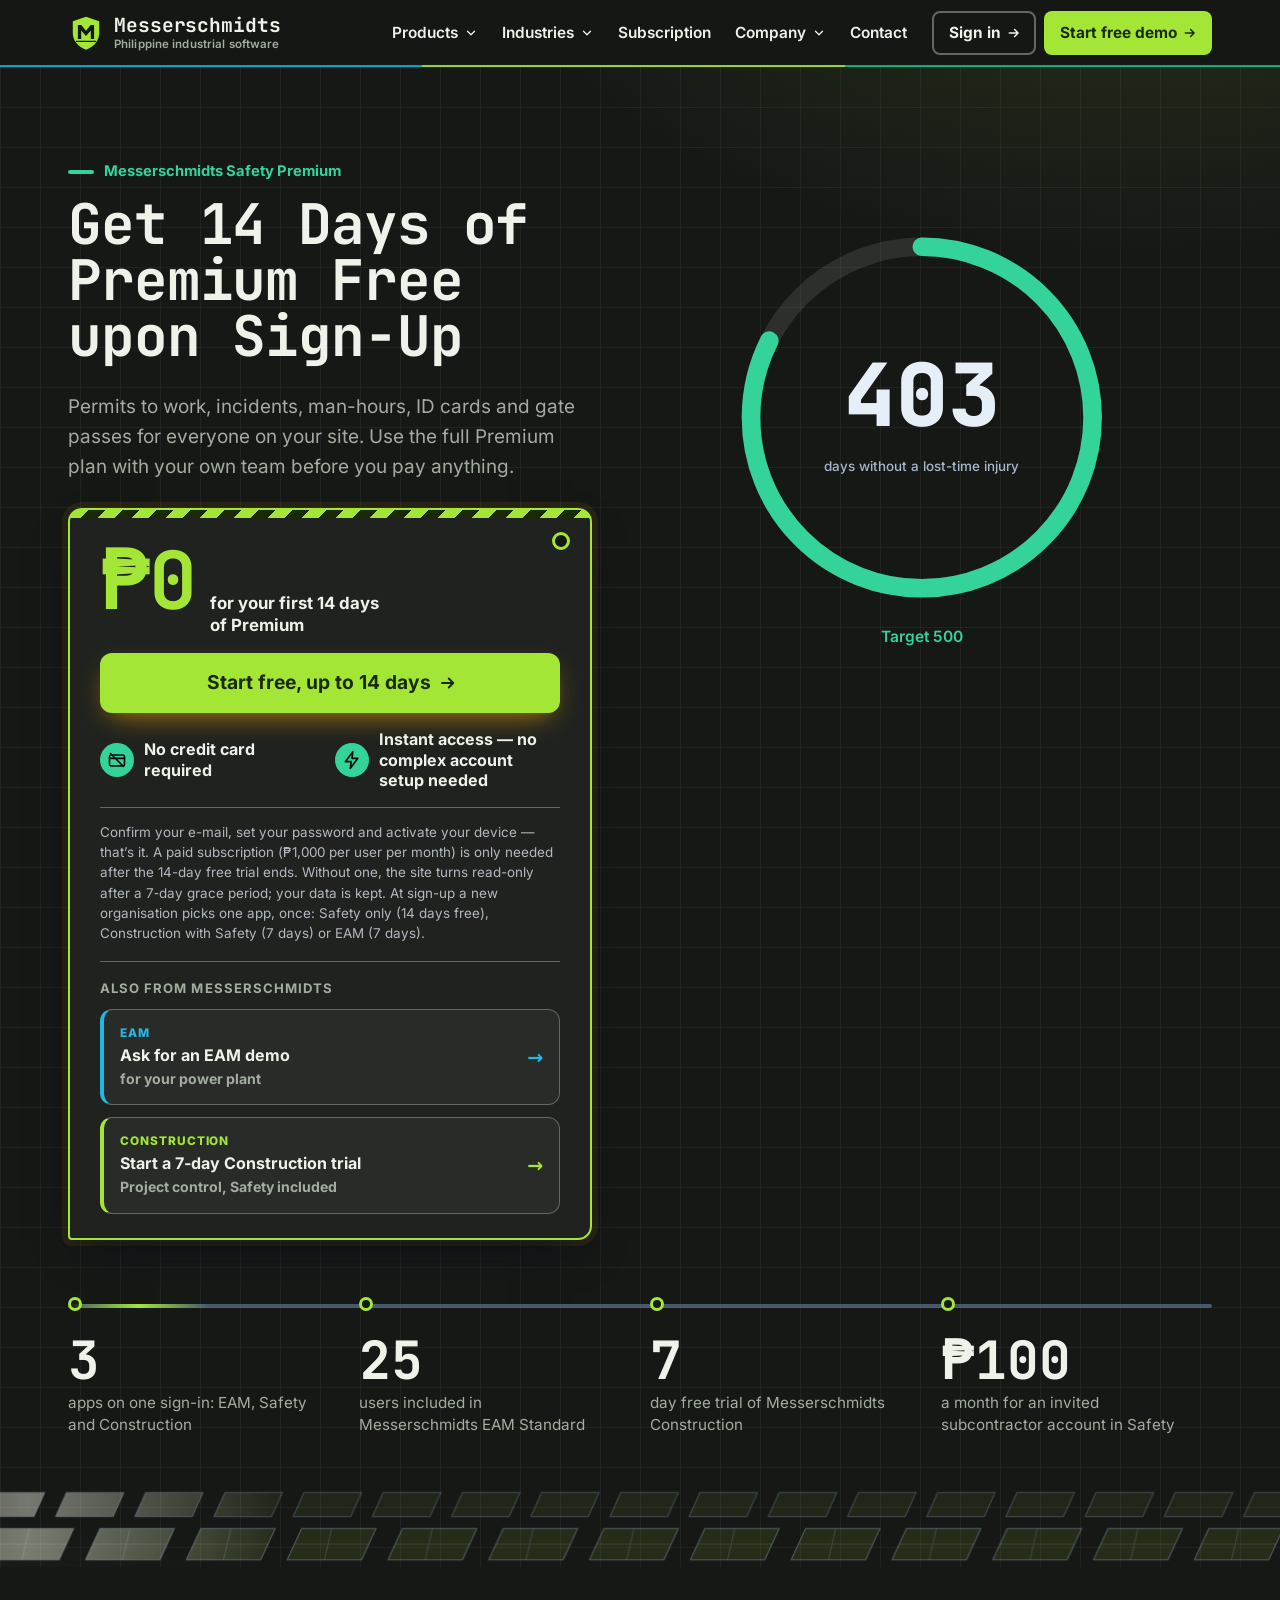
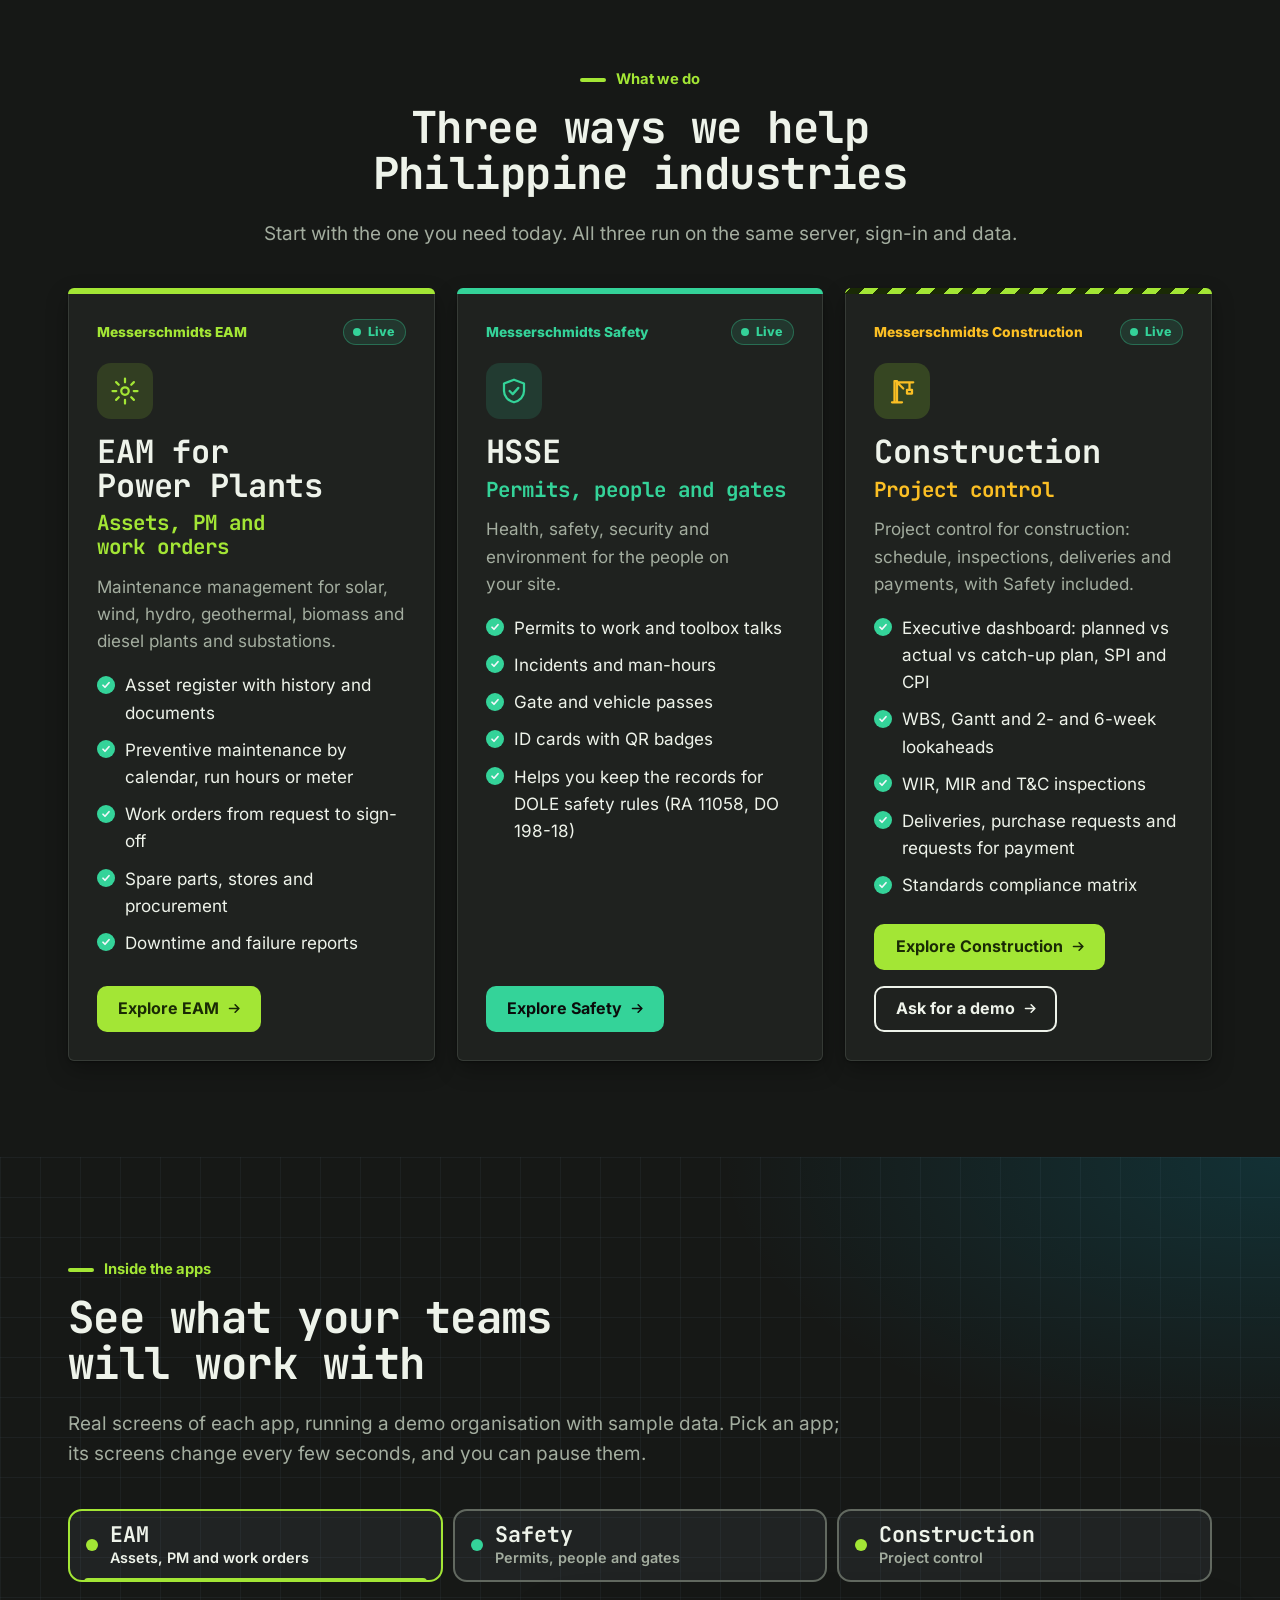
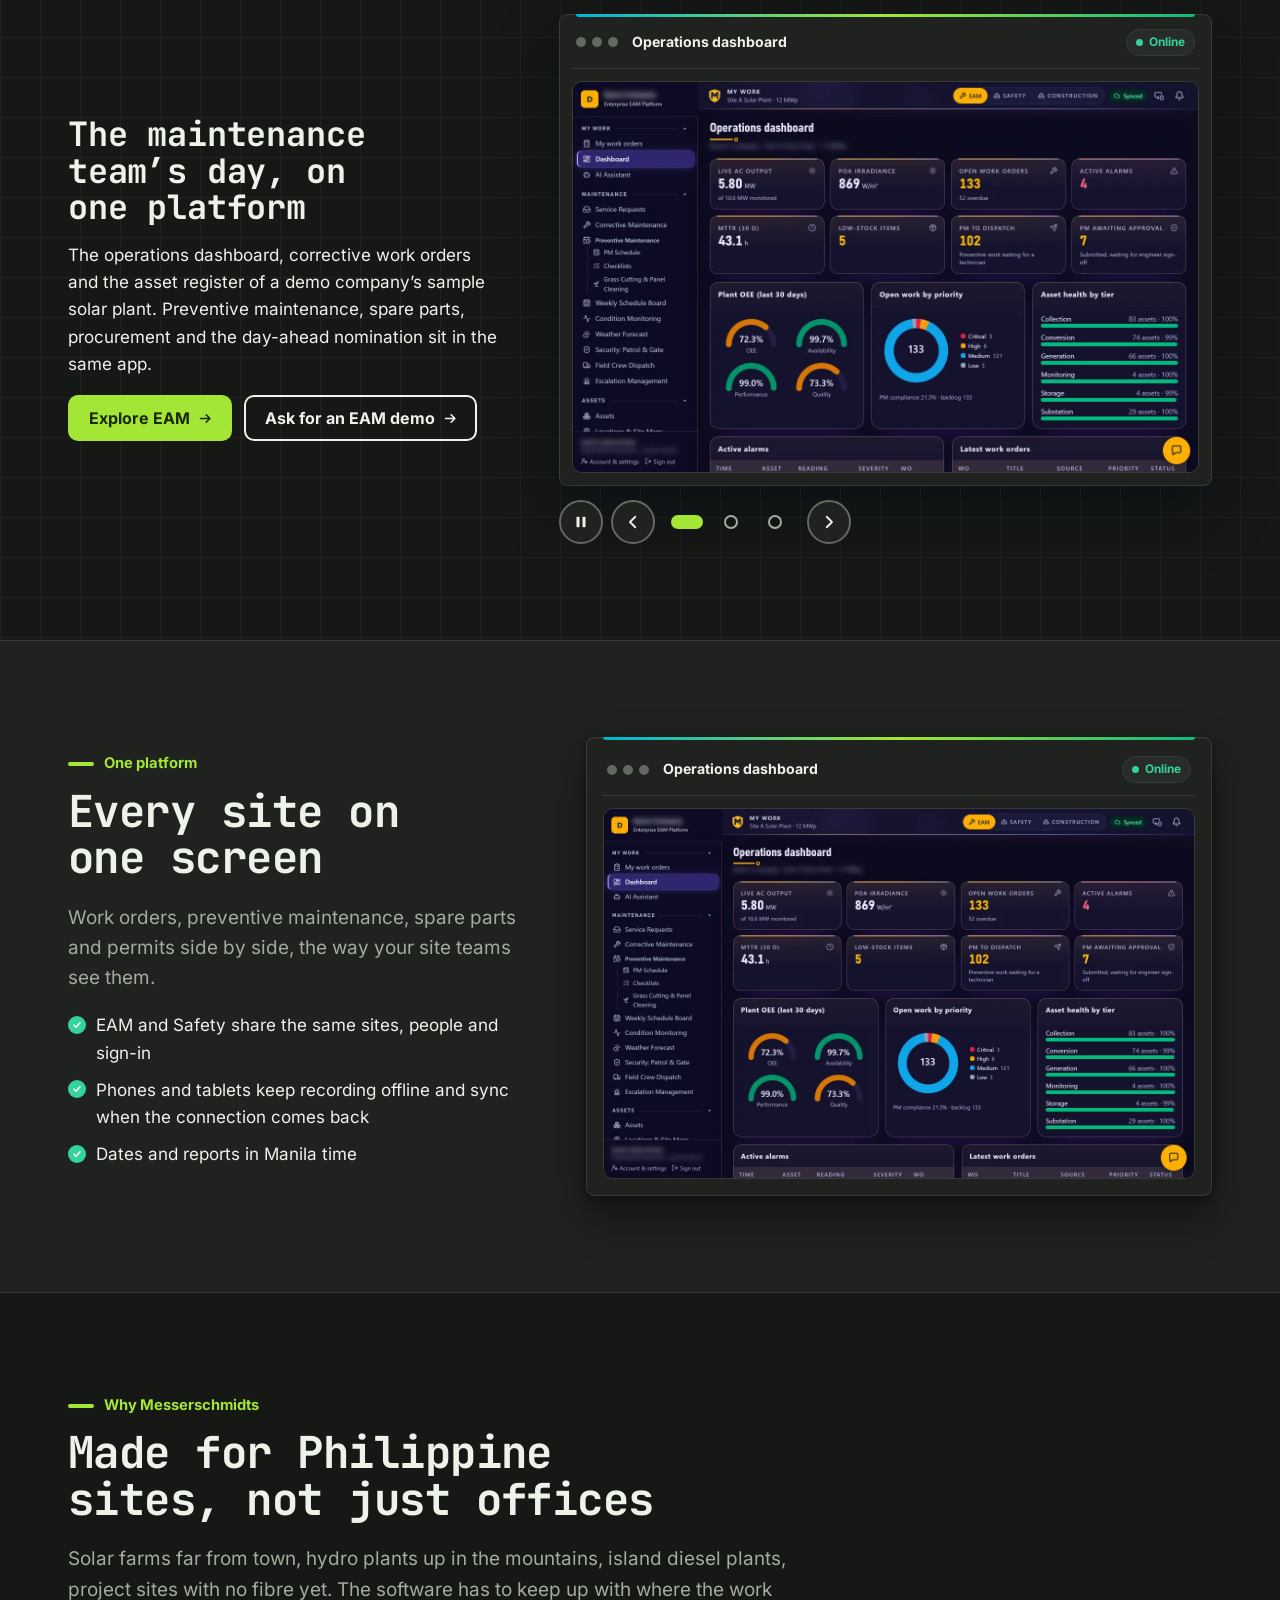
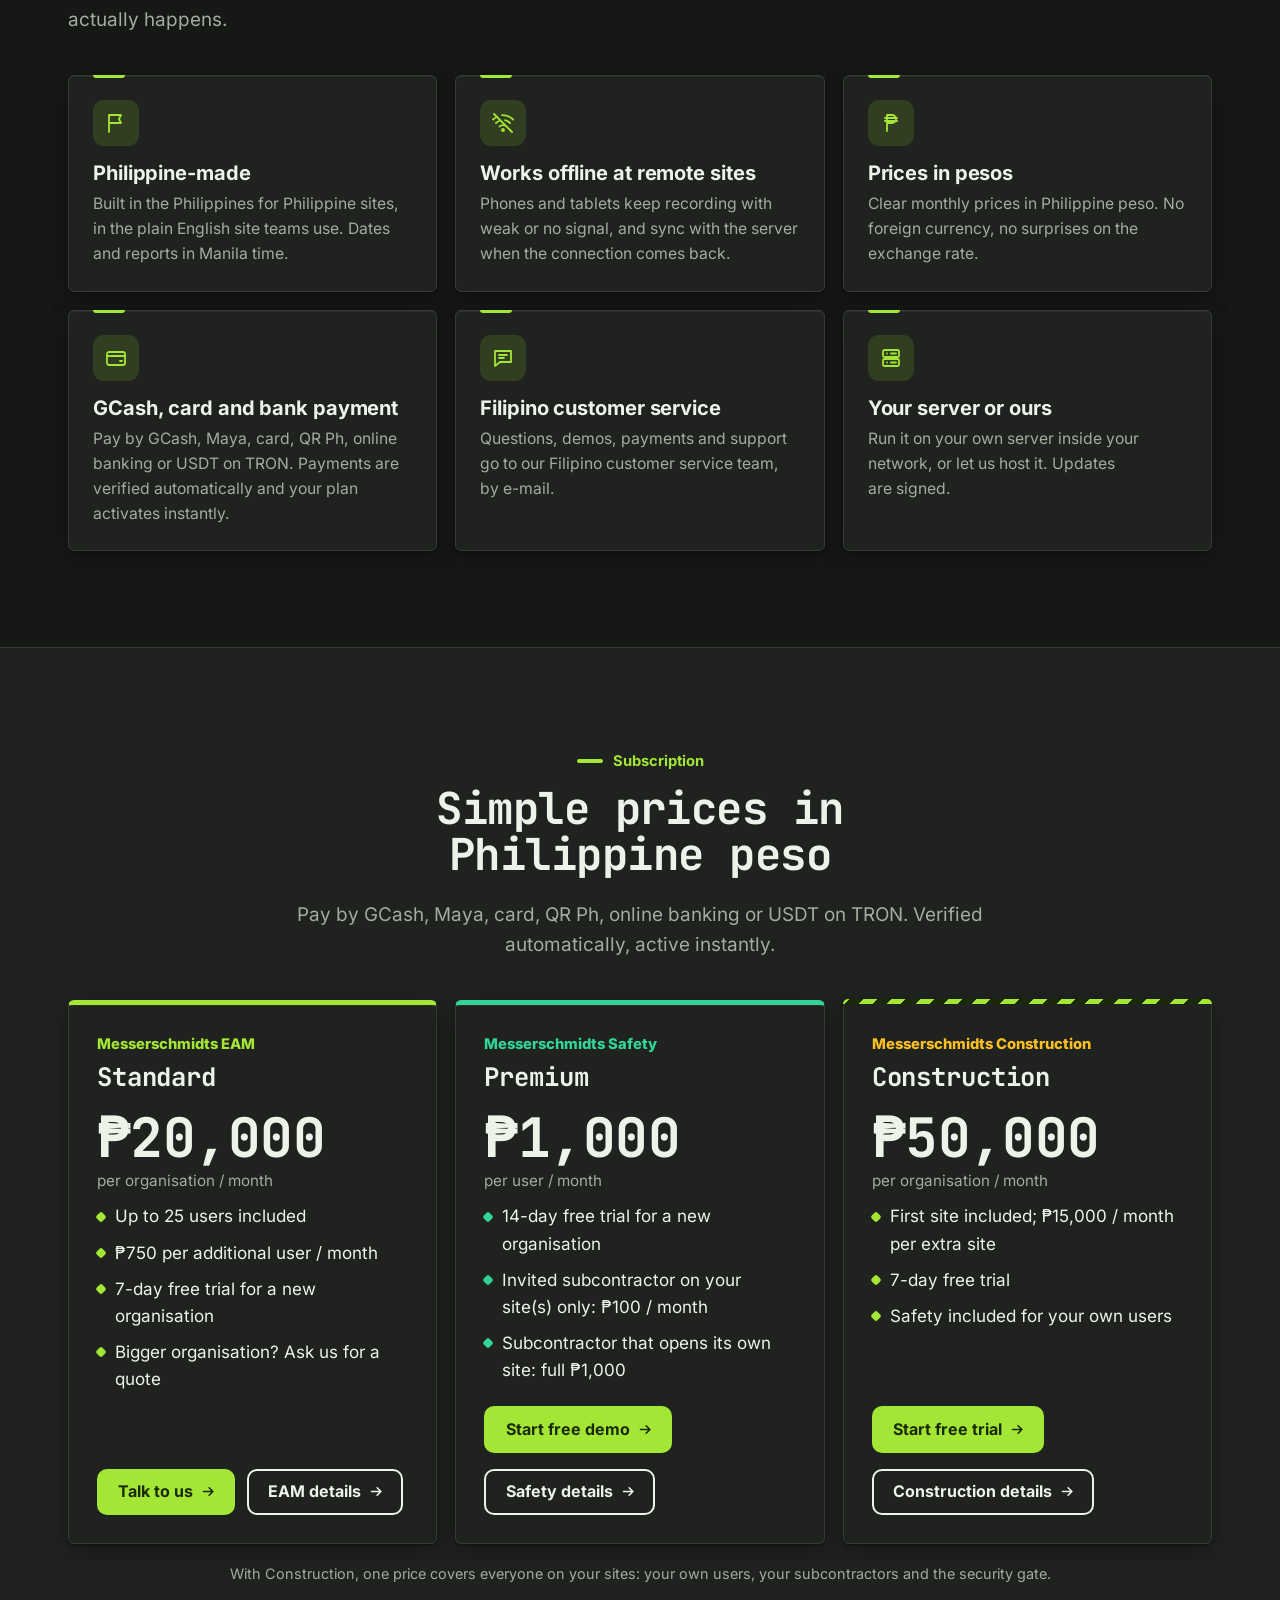
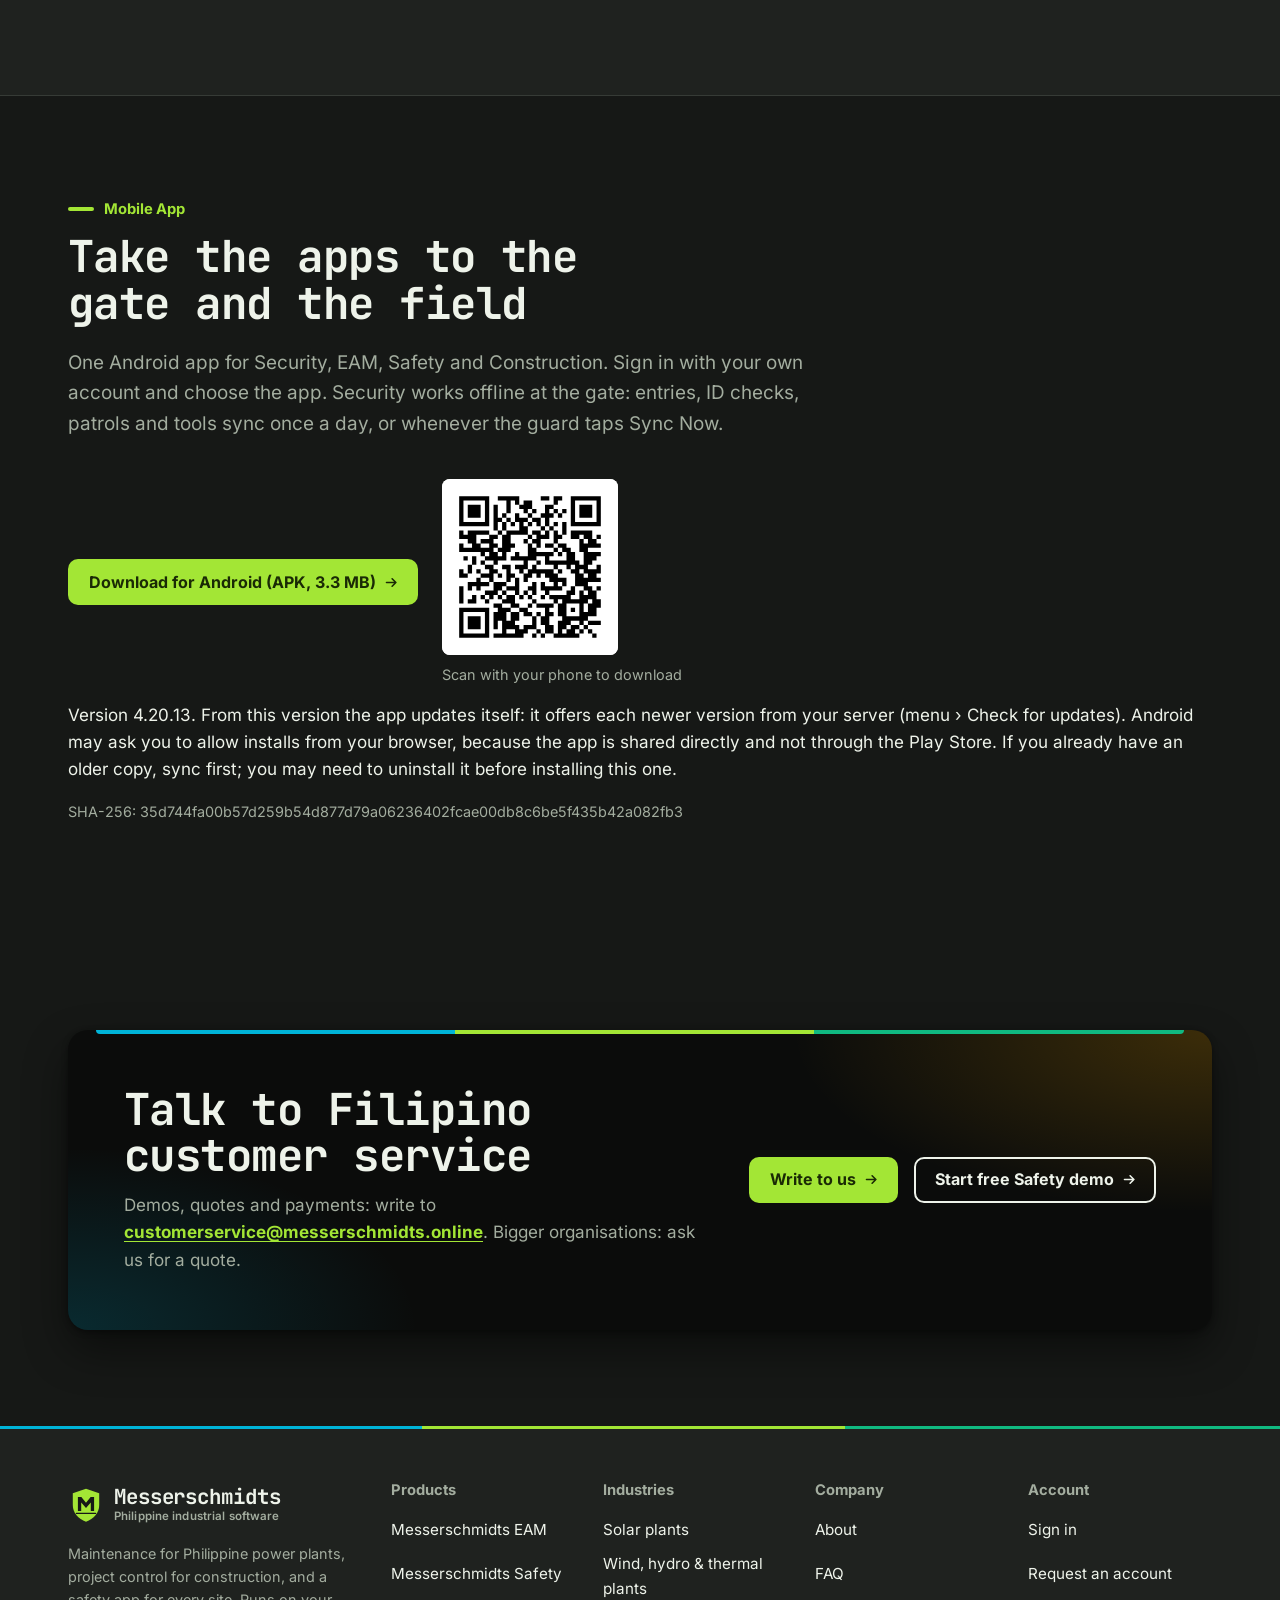
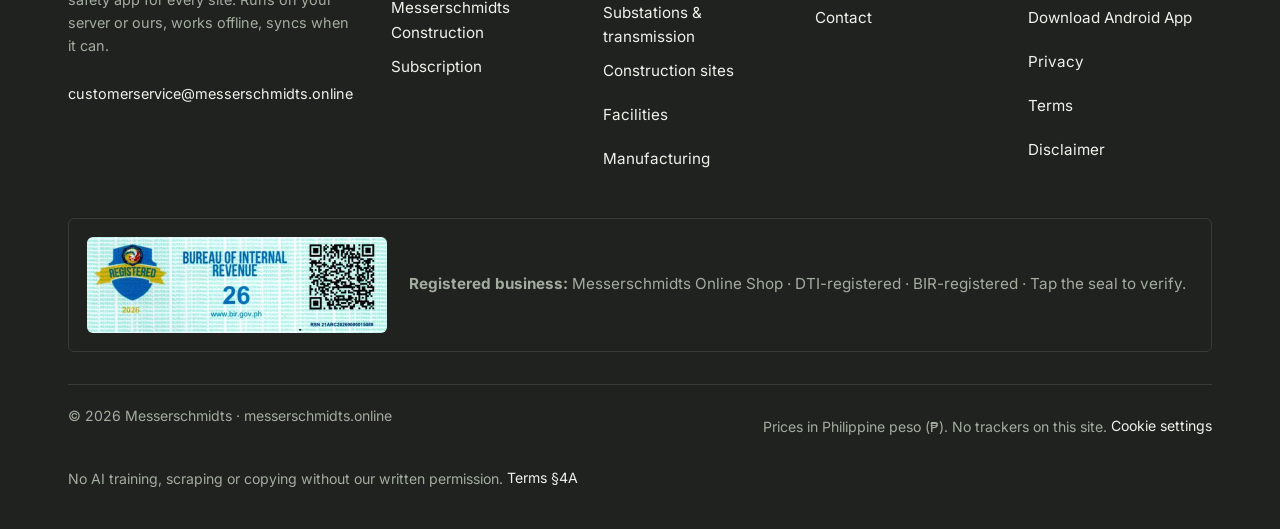
==== commit 5d325440: "Website: Home hero is the A-16 safe-days ring (count and ring loop together); asset versions bumped " ====
--- a/index.html
+++ b/index.html
@@ -33,8 +33,8 @@
 <link rel="icon" href="assets/logo.svg" type="image/svg+xml">
 <link rel="apple-touch-icon" href="assets/apple-touch-icon.png">
 <link rel="preload" href="assets/fonts/BarlowSemiCondensed-Bold-latin.woff2" as="font" type="font/woff2" crossorigin>
-<link rel="stylesheet" href="assets/site.css?v=14">
-<script src="assets/site.js?v=14" defer></script>
+<link rel="stylesheet" href="assets/site.css?v=15">
+<script src="assets/site.js?v=15" defer></script>
 </head>
 <body>
 <a class="skip-link" href="#main">Skip to main content</a>
@@ -77,7 +77,7 @@
   </div>
 </header>
 <main id="main" tabindex="-1">
-<section class="hero" aria-labelledby="hero-title">
+<section class="hero hero-a16" aria-labelledby="hero-title">
 <svg class="hero-sky" viewBox="0 0 1440 520" preserveAspectRatio="xMidYMin meet" aria-hidden="true" focusable="false">
 <defs><radialGradient id="sun-halo"><stop offset="0" stop-color="#a3e635" stop-opacity=".5"/><stop offset=".35" stop-color="#a3e635" stop-opacity=".16"/><stop offset="1" stop-color="#a3e635" stop-opacity="0"/></radialGradient></defs>
 <path class="sky-arc" d="M155 460A640 640 0 0 1 1285 460"/>
@@ -113,20 +113,12 @@
       </div>
     </div>
     <figure class="hero-art">
-<svg class="sld safe-days" viewBox="0 0 560 500" role="img" aria-labelledby="sld-title" focusable="false"><title id="sld-title">Example: a site counts 412 days without a lost-time injury towards a target of 500, while Safety tracks 14 active permits, 186 people on site and 3 flagged gate entries.</title>
-<path class="tick" d="M280.0 26.0L280.0 10.0M301.3 27.3L302.3 19.4M322.3 31.3L324.3 23.6M342.6 37.9L345.5 30.5M361.9 47.0L365.8 40.0M379.9 58.5L389.3 45.5M396.4 72.1L401.8 66.2M411.0 87.6L417.2 82.5M423.5 104.9L430.3 100.6M433.8 123.6L441.1 120.2M441.7 143.5L456.9 138.5M447.0 164.1L454.8 162.6M449.7 185.3L457.6 184.8M449.7 206.7L457.6 207.2M447.0 227.9L454.8 229.4M441.7 248.5L456.9 253.5M433.8 268.4L441.1 271.8M423.5 287.1L430.3 291.4M411.0 304.4L417.2 309.5M396.4 319.9L401.8 325.8M379.9 333.5L389.3 346.5M361.9 345.0L365.8 352.0M342.6 354.1L345.5 361.5M322.3 360.7L324.3 368.4M301.3 364.7L302.3 372.6M280.0 366.0L280.0 382.0M258.7 364.7L257.7 372.6M237.7 360.7L235.7 368.4M217.4 354.1L214.5 361.5M198.1 345.0L194.2 352.0M180.1 333.5L170.7 346.5M163.6 319.9L158.2 325.8M149.0 304.4L142.8 309.5M136.5 287.1L129.7 291.4M126.2 268.4L118.9 271.8M118.3 248.5L103.1 253.5M113.0 227.9L105.2 229.4M110.3 206.7L102.4 207.2M110.3 185.3L102.4 184.8M113.0 164.1L105.2 162.6M118.3 143.5L103.1 138.5M126.2 123.6L118.9 120.2M136.5 104.9L129.7 100.6M149.0 87.6L142.8 82.5M163.6 72.1L158.2 66.2M180.1 58.5L170.7 45.5M198.1 47.0L194.2 40.0M217.4 37.9L214.5 30.5M237.7 31.3L235.7 23.6M258.7 27.3L257.7 19.4"/>
-<circle class="ring-track" cx="280" cy="196" r="140"/>
-<circle class="ring-run" cx="280" cy="196" r="140" transform="rotate(-90 280 196)" style="--c:879.6;--o:154.8"/>
-<g class="orbit"><circle class="f-green" cx="280" cy="32" r="4"/></g>
-<g class="pop" style="--d:.2s"><circle class="f-amber" cx="280" cy="56" r="6"/><text class="t-sub" x="292" y="42">Target 500</text></g>
-<text class="t-sub sub-detail" x="280" y="144" text-anchor="middle">Example site</text>
-<text class="t-huge" x="280" y="216" text-anchor="middle" data-count>412</text>
-<text class="t-sub" x="280" y="252" text-anchor="middle">days without a lost-time injury</text>
-<path class="wire" d="M115 352V380M280 352V380M445 352V380M115 352H445"/>
-<path class="current c-green" d="M115 352H445"/>
-<g class="pop" style="--d:.9s"><rect class="node-build" x="40" y="380" width="150" height="96" rx="14"/><text class="t-big" x="115" y="420" text-anchor="middle" data-count>14</text><text class="t-sub" x="115" y="452" text-anchor="middle">active permits</text></g>
-<g class="pop" style="--d:1.05s"><rect class="node-eam" x="205" y="380" width="150" height="96" rx="14"/><text class="t-big" x="280" y="420" text-anchor="middle" data-count>186</text><text class="t-sub" x="280" y="452" text-anchor="middle">people on site</text></g>
-<g class="pop" style="--d:1.2s"><rect class="node-safe" x="370" y="380" width="150" height="96" rx="14"/><text class="t-big" x="445" y="420" text-anchor="middle" data-count>3</text><text class="t-sub" x="445" y="452" text-anchor="middle">gate entries flagged</text></g>
+<svg class="sld safe-days" viewBox="0 0 560 460" role="img" aria-labelledby="sld-title" focusable="false"><title id="sld-title">Example: a site counts 412 days without a lost-time injury towards a target of 500.</title>
+<circle class="ring-track" cx="280" cy="215" r="165"/>
+<circle class="ring-run" cx="280" cy="215" r="165" transform="rotate(-90 280 215)" style="--c:1036.7;--o:182.5"/>
+<text class="t-huge" x="280" y="223" text-anchor="middle" data-count-loop>412</text>
+<text class="t-sub" x="280" y="267" text-anchor="middle">days without a lost-time injury</text>
+<text class="t-target" x="280" y="432" text-anchor="middle">Target 500</text>
 </svg>
     </figure>
   </div>
--- a/assets/site.css
+++ b/assets/site.css
@@ -444,17 +444,16 @@
 }
 
 /* Home hero: safe-days ring (A-16) */
-.sld .t-huge { font-family: var(--font-display); font-size: 68px; font-weight: 800; }
-.sld .tick { fill: none; stroke: rgba(170, 195, 225, .35); stroke-width: 2; stroke-linecap: round; }
-.sld .ring-track { fill: none; stroke: rgba(170, 195, 225, .16); stroke-width: 16; }
-.sld .ring-run { fill: none; stroke: #3EE0A1; stroke-width: 16; stroke-linecap: round; stroke-dasharray: var(--c); stroke-dashoffset: var(--o); }
-.sld .orbit { transform-box: view-box; transform-origin: 280px 196px; }
-@media (prefers-reduced-motion: no-preference) {
-  .sld .ring-run { animation: ring-fill 1.4s var(--ease) .1s both; }
-  .sld .orbit { animation: spin 9s linear infinite; }
-}
-@keyframes ring-fill { from { stroke-dashoffset: var(--c); } }
-@media (max-width: 600px) { .hero .sld .t-huge { font-size: 76px; } }
+.sld .t-huge { font-family: var(--font-display); font-size: 84px; font-weight: 800; }
+.sld .t-target { fill: var(--ok, #34d399); font-size: 15px; font-weight: 600; }
+.sld .ring-track { fill: none; stroke: color-mix(in srgb, var(--text, #eef3ea) 10%, transparent); stroke-width: 18; }
+.sld .ring-run { fill: none; stroke: var(--ok, #34d399); stroke-width: 18; stroke-linecap: round; stroke-dasharray: var(--c); stroke-dashoffset: var(--o); }
+.hero-a16 .hero-sky { display: none; }
+@media (prefers-reduced-motion: no-preference) {
+  .sld .ring-run { animation: ring-loop 8s var(--ease) infinite; }
+}
+@keyframes ring-loop { 0% { stroke-dashoffset: var(--c); } 62.5%, 100% { stroke-dashoffset: var(--o); } }
+@media (max-width: 600px) { .hero .sld .t-huge { font-size: 92px; } .hero .sld .t-target { font-size: 18px; } }
 
 /* Light-surface illustrations (industries, gate, 404) */
 .art { --a: var(--primary); --ink: var(--text); --soft: var(--well); margin: 0; }
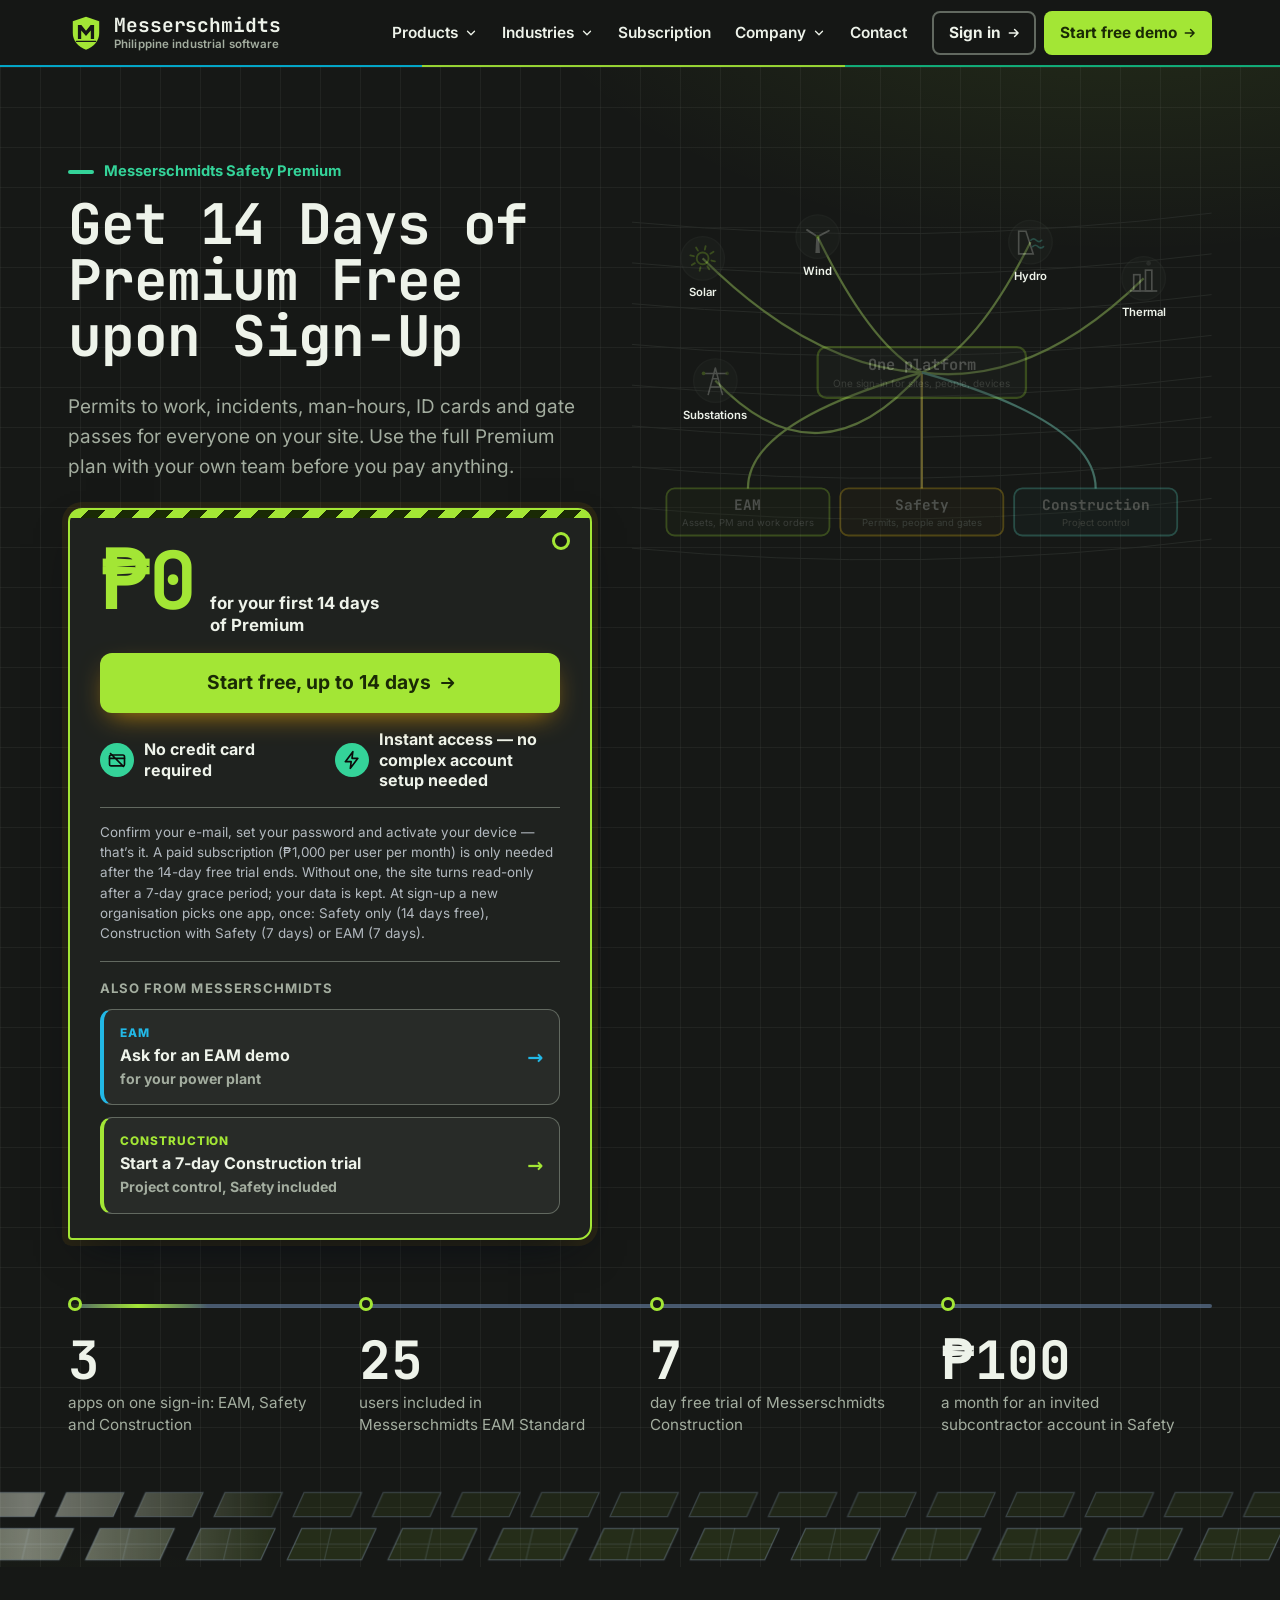
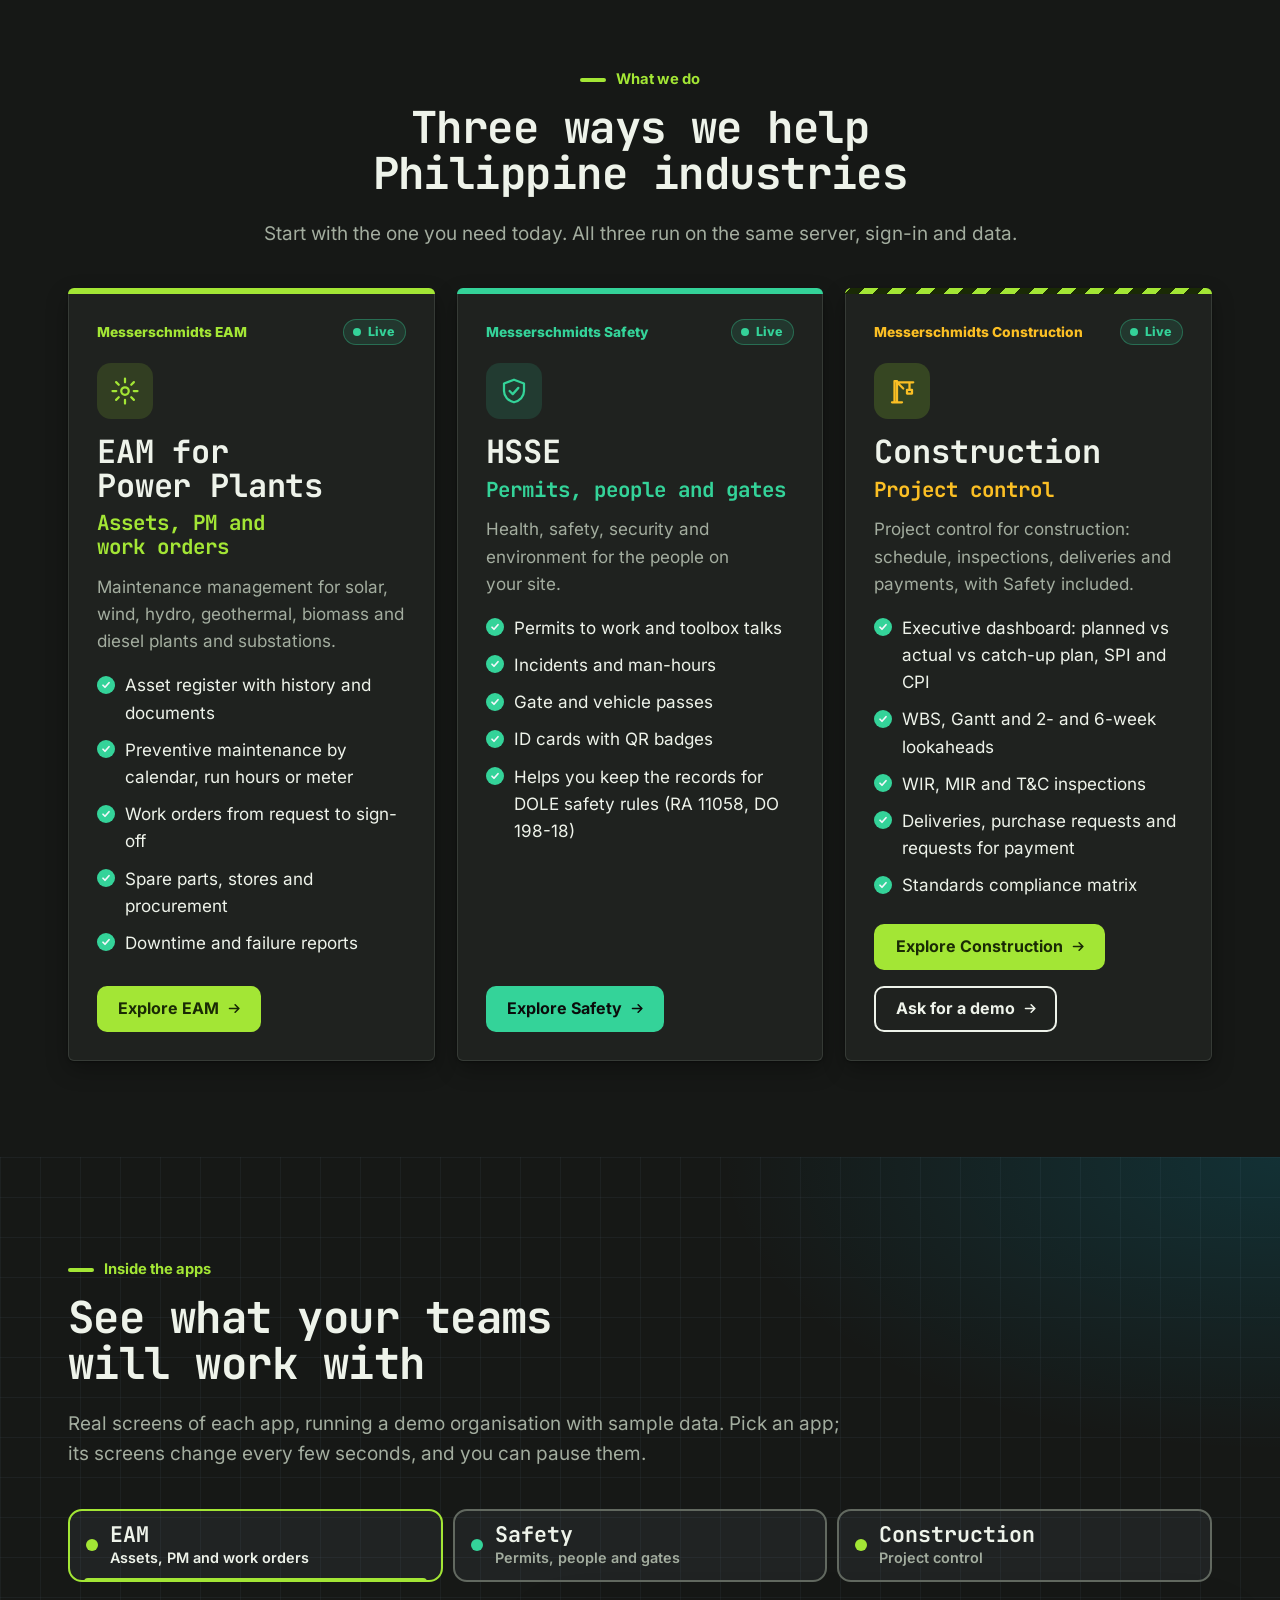
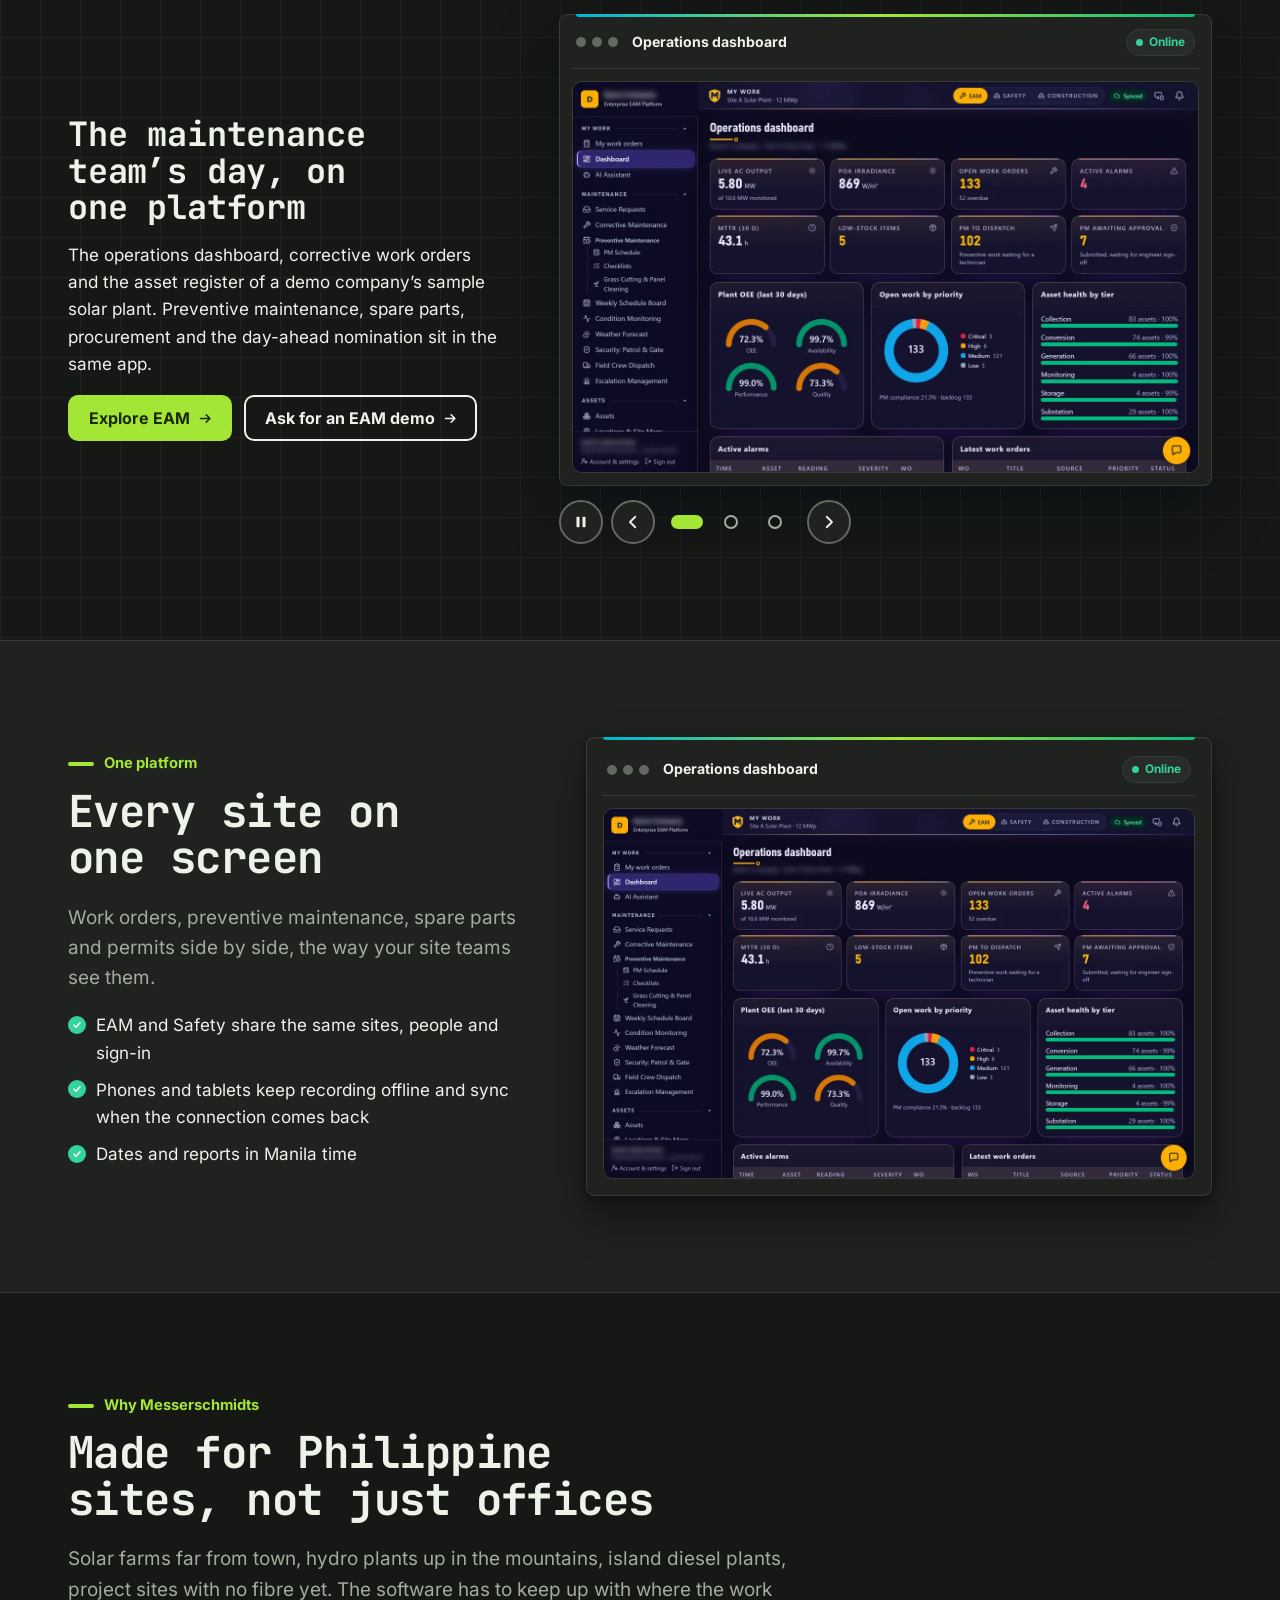
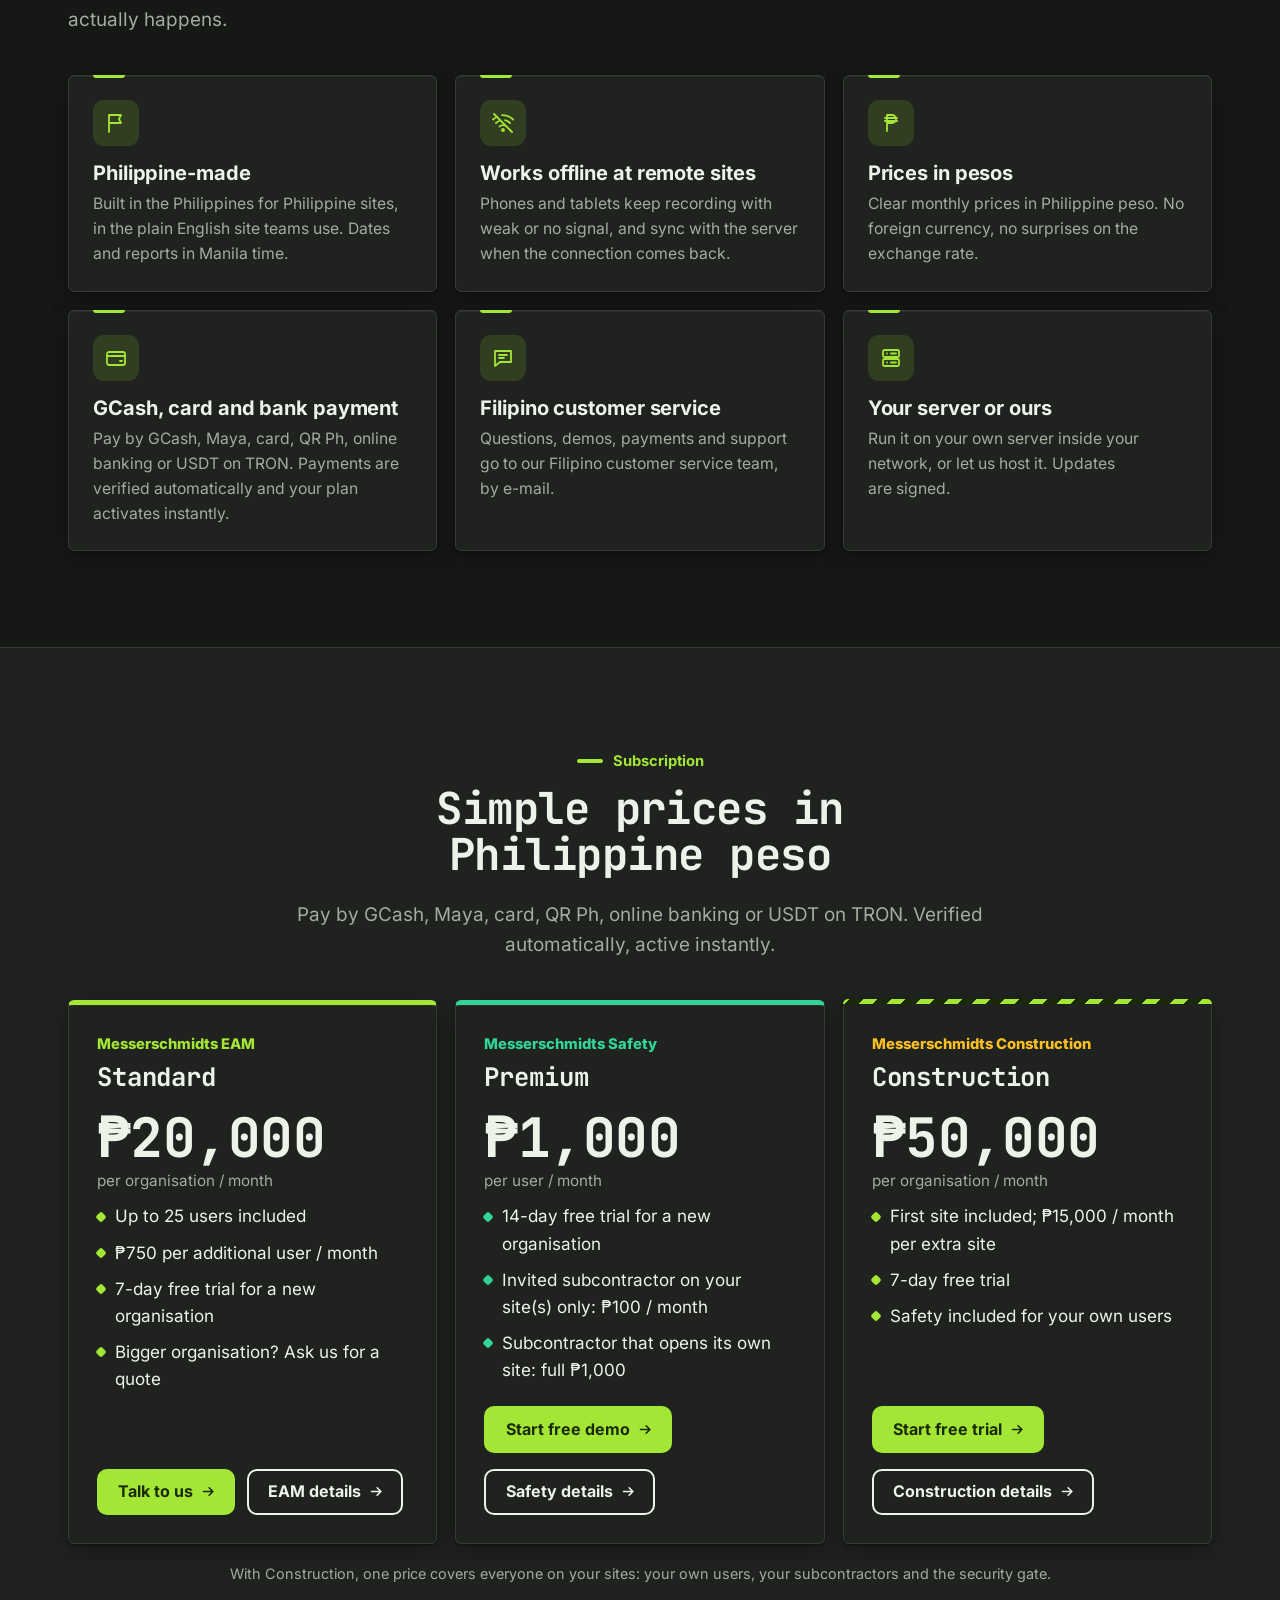
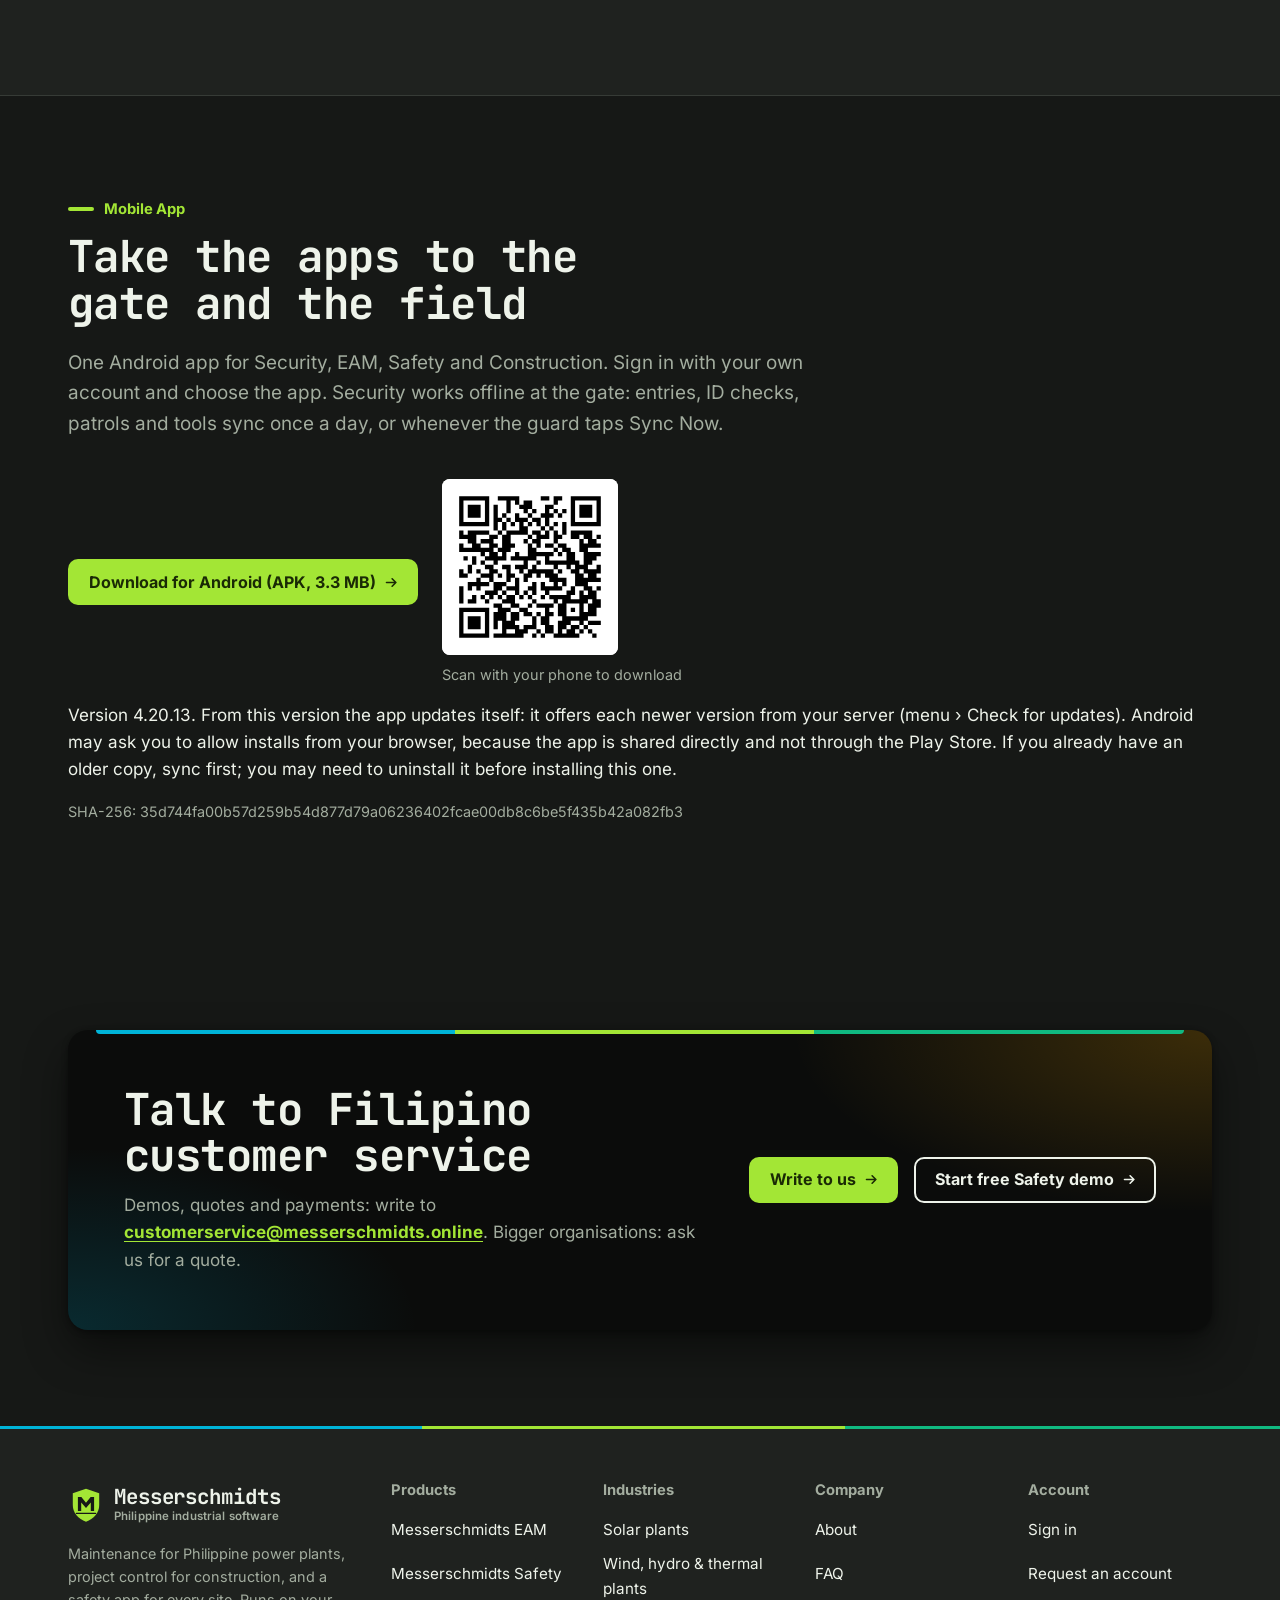
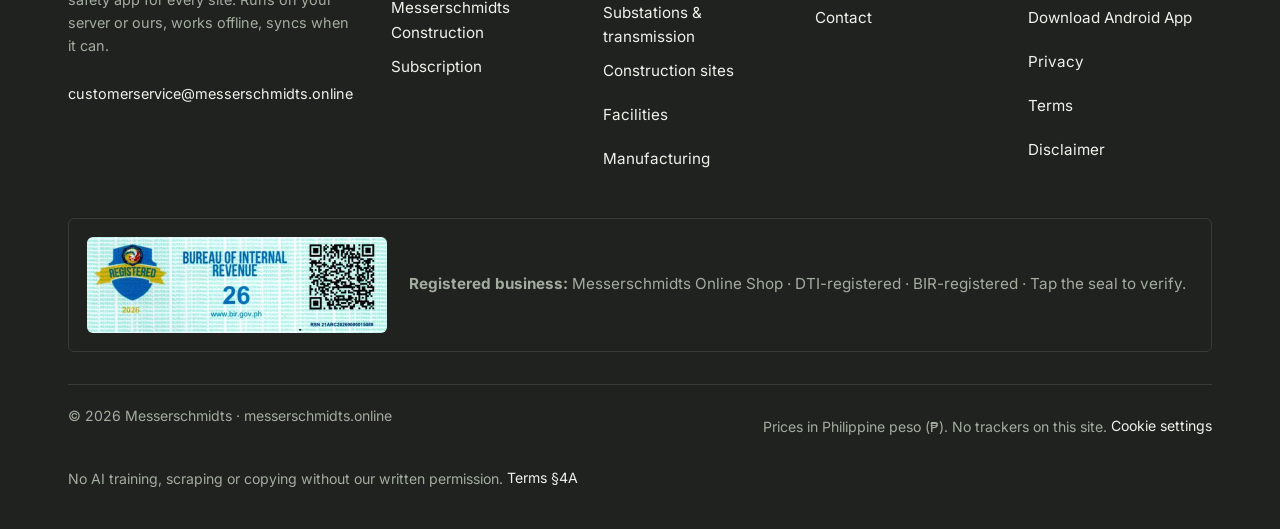
==== commit c73c3d07: "Website: Home hero is the A-16 Network sequence (plants, then the platform, then each app, on a loop" ====
--- a/index.html
+++ b/index.html
@@ -33,8 +33,8 @@
 <link rel="icon" href="assets/logo.svg" type="image/svg+xml">
 <link rel="apple-touch-icon" href="assets/apple-touch-icon.png">
 <link rel="preload" href="assets/fonts/BarlowSemiCondensed-Bold-latin.woff2" as="font" type="font/woff2" crossorigin>
-<link rel="stylesheet" href="assets/site.css?v=15">
-<script src="assets/site.js?v=15" defer></script>
+<link rel="stylesheet" href="assets/site.css?v=16">
+<script src="assets/site.js?v=16" defer></script>
 </head>
 <body>
 <a class="skip-link" href="#main">Skip to main content</a>
@@ -113,13 +113,13 @@
       </div>
     </div>
     <figure class="hero-art">
-<svg class="sld safe-days" viewBox="0 0 560 460" role="img" aria-labelledby="sld-title" focusable="false"><title id="sld-title">Example: a site counts 412 days without a lost-time injury towards a target of 500.</title>
-<circle class="ring-track" cx="280" cy="215" r="165"/>
-<circle class="ring-run" cx="280" cy="215" r="165" transform="rotate(-90 280 215)" style="--c:1036.7;--o:182.5"/>
-<text class="t-huge" x="280" y="223" text-anchor="middle" data-count-loop>412</text>
-<text class="t-sub" x="280" y="267" text-anchor="middle">days without a lost-time injury</text>
-<text class="t-target" x="280" y="432" text-anchor="middle">Target 500</text>
-</svg>
+<svg class="a16-net" viewBox="0 0 640 420" role="img" aria-label="Solar, wind, hydro and thermal plants and substations each linked to one Messerschmidts platform, which runs EAM for assets, PM and work orders, Safety for permits, people and gates, and Construction for project control." focusable="false"><path d="M0 30 Q320 60 640 20" stroke="#282c28" fill="none"/><path d="M0 75 Q320 105 640 65" stroke="#282c28" fill="none"/><path d="M0 120 Q320 150 640 110" stroke="#282c28" fill="none"/><path d="M0 165 Q320 195 640 155" stroke="#282c28" fill="none"/><path d="M0 210 Q320 240 640 200" stroke="#282c28" fill="none"/><path d="M0 255 Q320 285 640 245" stroke="#282c28" fill="none"/><path d="M0 300 Q320 330 640 290" stroke="#282c28" fill="none"/><path d="M0 345 Q320 375 640 335" stroke="#282c28" fill="none"/><path d="M0 390 Q320 420 640 380" stroke="#282c28" fill="none"/><path id="c16p0" d="M78 70 Q199 190 320 196" fill="none" stroke="#3a403a" stroke-width="2.2"/><path d="M78 70 Q199 190 320 196" fill="none" stroke="#a3e635" stroke-width="2.6" class="seq" style="animation-delay:0s"/><path id="c16p1" d="M205 46 Q263 166 320 196" fill="none" stroke="#3a403a" stroke-width="2.2"/><path d="M205 46 Q263 166 320 196" fill="none" stroke="#a3e635" stroke-width="2.6" class="seq" style="animation-delay:0.45s"/><path id="c16p2" d="M440 52 Q380 172 320 196" fill="none" stroke="#3a403a" stroke-width="2.2"/><path d="M440 52 Q380 172 320 196" fill="none" stroke="#a3e635" stroke-width="2.6" class="seq" style="animation-delay:0.9s"/><path id="c16p3" d="M565 92 Q443 212 320 196" fill="none" stroke="#3a403a" stroke-width="2.2"/><path d="M565 92 Q443 212 320 196" fill="none" stroke="#a3e635" stroke-width="2.6" class="seq" style="animation-delay:1.35s"/><path id="c16p4" d="M92 205 Q206 325 320 196" fill="none" stroke="#3a403a" stroke-width="2.2"/><path d="M92 205 Q206 325 320 196" fill="none" stroke="#a3e635" stroke-width="2.6" class="seq" style="animation-delay:1.8s"/><path id="c16a0" d="M320 196 Q128 250 128 324" fill="none" stroke="#3a403a" stroke-width="2.2"/><path d="M320 196 Q128 250 128 324" fill="none" stroke="#a3e635" stroke-width="2.6" class="seq" style="animation-delay:2.6s"/><path id="c16a1" d="M320 196 V324" fill="none" stroke="#3a403a" stroke-width="2.2"/><path d="M320 196 V324" fill="none" stroke="#facc15" stroke-width="2.6" class="seq" style="animation-delay:2.9s"/><path id="c16a2" d="M320 196 Q512 250 512 324" fill="none" stroke="#3a403a" stroke-width="2.2"/><path d="M320 196 Q512 250 512 324" fill="none" stroke="#5eead4" stroke-width="2.6" class="seq" style="animation-delay:3.2s"/><g transform="translate(78.0 70.0)" class="seqn" style="animation-delay:0s"><circle r="24" fill="#282c28" stroke="#3a403a" stroke-width="1.5"/><circle r="6.5" fill="none" stroke="#a3e635" stroke-width="2"/><g stroke="#a3e635" stroke-width="2" stroke-linecap="round"><line x1="10.0" y1="0.0" x2="14.0" y2="0.0"/><line x1="7.1" y1="7.1" x2="9.9" y2="9.9"/><line x1="0.0" y1="10.0" x2="0.0" y2="14.0"/><line x1="-7.1" y1="7.1" x2="-9.9" y2="9.9"/><line x1="-10.0" y1="0.0" x2="-14.0" y2="0.0"/><line x1="-7.1" y1="-7.1" x2="-9.9" y2="-9.9"/><line x1="-0.0" y1="-10.0" x2="-0.0" y2="-14.0"/><line x1="7.1" y1="-7.1" x2="9.9" y2="-9.9"/><animateTransform attributeName="transform" type="rotate" from="0" to="45" dur="3s" repeatCount="indefinite"/></g></g><text x="78.0" y="112.0" text-anchor="middle" font-size="12.5" font-weight="600" fill="#eef3ea" font-family="'Inter',system-ui,sans-serif">Solar</text><g transform="translate(205.0 46.0)" class="seqn" style="animation-delay:0.45s"><circle r="24" fill="#282c28" stroke="#3a403a" stroke-width="1.5"/><path d="M-1.5 0 L-2.5 18 H2.5 L1.5 0 Z" fill="#eef3ea"/><g stroke="#eef3ea" stroke-width="2" stroke-linecap="round"><line x1="0" y1="0" x2="0" y2="-14"/><line x1="0" y1="0" x2="12.1" y2="7"/><line x1="0" y1="0" x2="-12.1" y2="7"/><animateTransform attributeName="transform" type="rotate" from="0" to="360" dur="2.6s" repeatCount="indefinite"/></g><circle r="2.2" fill="#a3e635"/></g><text x="205.0" y="88.0" text-anchor="middle" font-size="12.5" font-weight="600" fill="#eef3ea" font-family="'Inter',system-ui,sans-serif">Wind</text><g transform="translate(440.0 52.0)" class="seqn" style="animation-delay:0.9s"><circle r="24" fill="#282c28" stroke="#3a403a" stroke-width="1.5"/><path d="M-13 -12 H-5 L3 13 H-13 Z" fill="none" stroke="#eef3ea" stroke-width="1.8"/><g stroke="#5eead4" stroke-width="1.8" fill="none" stroke-linecap="round"><path d="M1 -2 q3 -3 6 0 t6 0"/><path d="M3 5 q3 -3 6 0 t6 0"/><animateTransform attributeName="transform" type="translate" values="-2 0;2 0;-2 0" dur="1.8s" repeatCount="indefinite"/></g></g><text x="440.0" y="94.0" text-anchor="middle" font-size="12.5" font-weight="600" fill="#eef3ea" font-family="'Inter',system-ui,sans-serif">Hydro</text><g transform="translate(565.0 92.0)" class="seqn" style="animation-delay:1.35s"><circle r="24" fill="#282c28" stroke="#3a403a" stroke-width="1.5"/><g fill="none" stroke="#eef3ea" stroke-width="1.8"><rect x="-11" y="-4" width="7" height="18"/><rect x="2" y="-9" width="7" height="23"/><path d="M-15 14 H15"/></g><circle cx="-7.5" cy="-12" r="2.6" fill="#a3ad9f"><animate attributeName="cy" values="-12;-22" dur="2s" begin="0s" repeatCount="indefinite"/><animate attributeName="opacity" values=".9;0" dur="2s" begin="0s" repeatCount="indefinite"/></circle><circle cx="5.5" cy="-12" r="2.6" fill="#a3ad9f"><animate attributeName="cy" values="-12;-22" dur="2s" begin="1s" repeatCount="indefinite"/><animate attributeName="opacity" values=".9;0" dur="2s" begin="1s" repeatCount="indefinite"/></circle></g><text x="565.0" y="134.0" text-anchor="middle" font-size="12.5" font-weight="600" fill="#eef3ea" font-family="'Inter',system-ui,sans-serif">Thermal</text><g transform="translate(92.0 205.0)" class="seqn" style="animation-delay:1.8s"><circle r="24" fill="#282c28" stroke="#3a403a" stroke-width="1.5"/><g fill="none" stroke="#eef3ea" stroke-width="1.7" stroke-linejoin="round"><path d="M-8 16 L0 -14 L8 16 M-5.5 7 H5.5 M-3 -2 H3 M-13 -8 H13"/></g><g fill="#a3e635"><circle cx="-13" cy="-8" r="2"><animate attributeName="opacity" values="1;.15;1" dur="1.2s" repeatCount="indefinite"/></circle><circle cx="13" cy="-8" r="2"><animate attributeName="opacity" values=".15;1;.15" dur="1.2s" repeatCount="indefinite"/></circle></g></g><text x="92.0" y="247.0" text-anchor="middle" font-size="12.5" font-weight="600" fill="#eef3ea" font-family="'Inter',system-ui,sans-serif">Substations</text><g class="seqn" style="animation-delay:2.25s"><rect x="205" y="168" width="230" height="56" rx="10" fill="#282c28" stroke="#a3e635" stroke-width="2.5"/><text x="320" y="193" text-anchor="middle" font-size="17" font-weight="700" fill="#eef3ea" font-family="'JetBrains Mono',ui-monospace,monospace">One platform</text><text x="320" y="212" text-anchor="middle" font-size="11" fill="#a3ad9f" font-family="'Inter',system-ui,sans-serif">One sign-in for sites, people, devices</text></g><g class="seqn" style="animation-delay:2.60s"><rect x="38.0" y="324.0" width="180" height="52" rx="9" fill="#161816"/><rect x="38.0" y="324.0" width="180" height="52" rx="9" fill="#a3e635" fill-opacity=".1" stroke="#a3e635" stroke-width="2"></rect>
+<text x="128.0" y="348.0" text-anchor="middle" font-size="16" font-weight="700" fill="#eef3ea" font-family="'JetBrains Mono',ui-monospace,monospace">EAM</text>
+<text x="128.0" y="365.0" text-anchor="middle" font-size="10.5" fill="#a3ad9f" font-family="'Inter',system-ui,sans-serif">Assets, PM and work orders</text></g><g class="seqn" style="animation-delay:2.90s"><rect x="230.0" y="324.0" width="180" height="52" rx="9" fill="#161816"/><rect x="230.0" y="324.0" width="180" height="52" rx="9" fill="#facc15" fill-opacity=".1" stroke="#facc15" stroke-width="2"></rect>
+<text x="320.0" y="348.0" text-anchor="middle" font-size="16" font-weight="700" fill="#eef3ea" font-family="'JetBrains Mono',ui-monospace,monospace">Safety</text>
+<text x="320.0" y="365.0" text-anchor="middle" font-size="10.5" fill="#a3ad9f" font-family="'Inter',system-ui,sans-serif">Permits, people and gates</text></g><g class="seqn" style="animation-delay:3.20s"><rect x="422.0" y="324.0" width="180" height="52" rx="9" fill="#161816"/><rect x="422.0" y="324.0" width="180" height="52" rx="9" fill="#5eead4" fill-opacity=".1" stroke="#5eead4" stroke-width="2"></rect>
+<text x="512.0" y="348.0" text-anchor="middle" font-size="16" font-weight="700" fill="#eef3ea" font-family="'JetBrains Mono',ui-monospace,monospace">Construction</text>
+<text x="512.0" y="365.0" text-anchor="middle" font-size="10.5" fill="#a3ad9f" font-family="'Inter',system-ui,sans-serif">Project control</text></g></svg>
     </figure>
   </div>
   <div class="container">
--- a/assets/site.css
+++ b/assets/site.css
@@ -455,6 +455,17 @@
 @keyframes ring-loop { 0% { stroke-dashoffset: var(--c); } 62.5%, 100% { stroke-dashoffset: var(--o); } }
 @media (max-width: 600px) { .hero .sld .t-huge { font-size: 92px; } .hero .sld .t-target { font-size: 18px; } }
 
+/* Home hero: A-16 Network, sequence (plants light up one by one, then the platform, then each app) */
+.a16-net { display: block; width: 100%; height: auto; }
+.a16-net .seq, .a16-net .seqn { opacity: .25; }
+@media (prefers-reduced-motion: no-preference) {
+  .a16-net .flow { animation: a16-flow 1.4s linear infinite; }
+  .a16-net .seq, .a16-net .seqn { animation: a16-seq 5.4s ease-in-out infinite; }
+}
+@media (prefers-reduced-motion: reduce) { .a16-net .seq, .a16-net .seqn { opacity: 1; } }
+@keyframes a16-flow { to { stroke-dashoffset: -30; } }
+@keyframes a16-seq { 0% { opacity: .25; } 8% { opacity: 1; } 40% { opacity: 1; } 58% { opacity: .25; } 100% { opacity: .25; } }
+
 /* Light-surface illustrations (industries, gate, 404) */
 .art { --a: var(--primary); --ink: var(--text); --soft: var(--well); margin: 0; }
 .art svg { display: block; width: 100%; height: auto; }
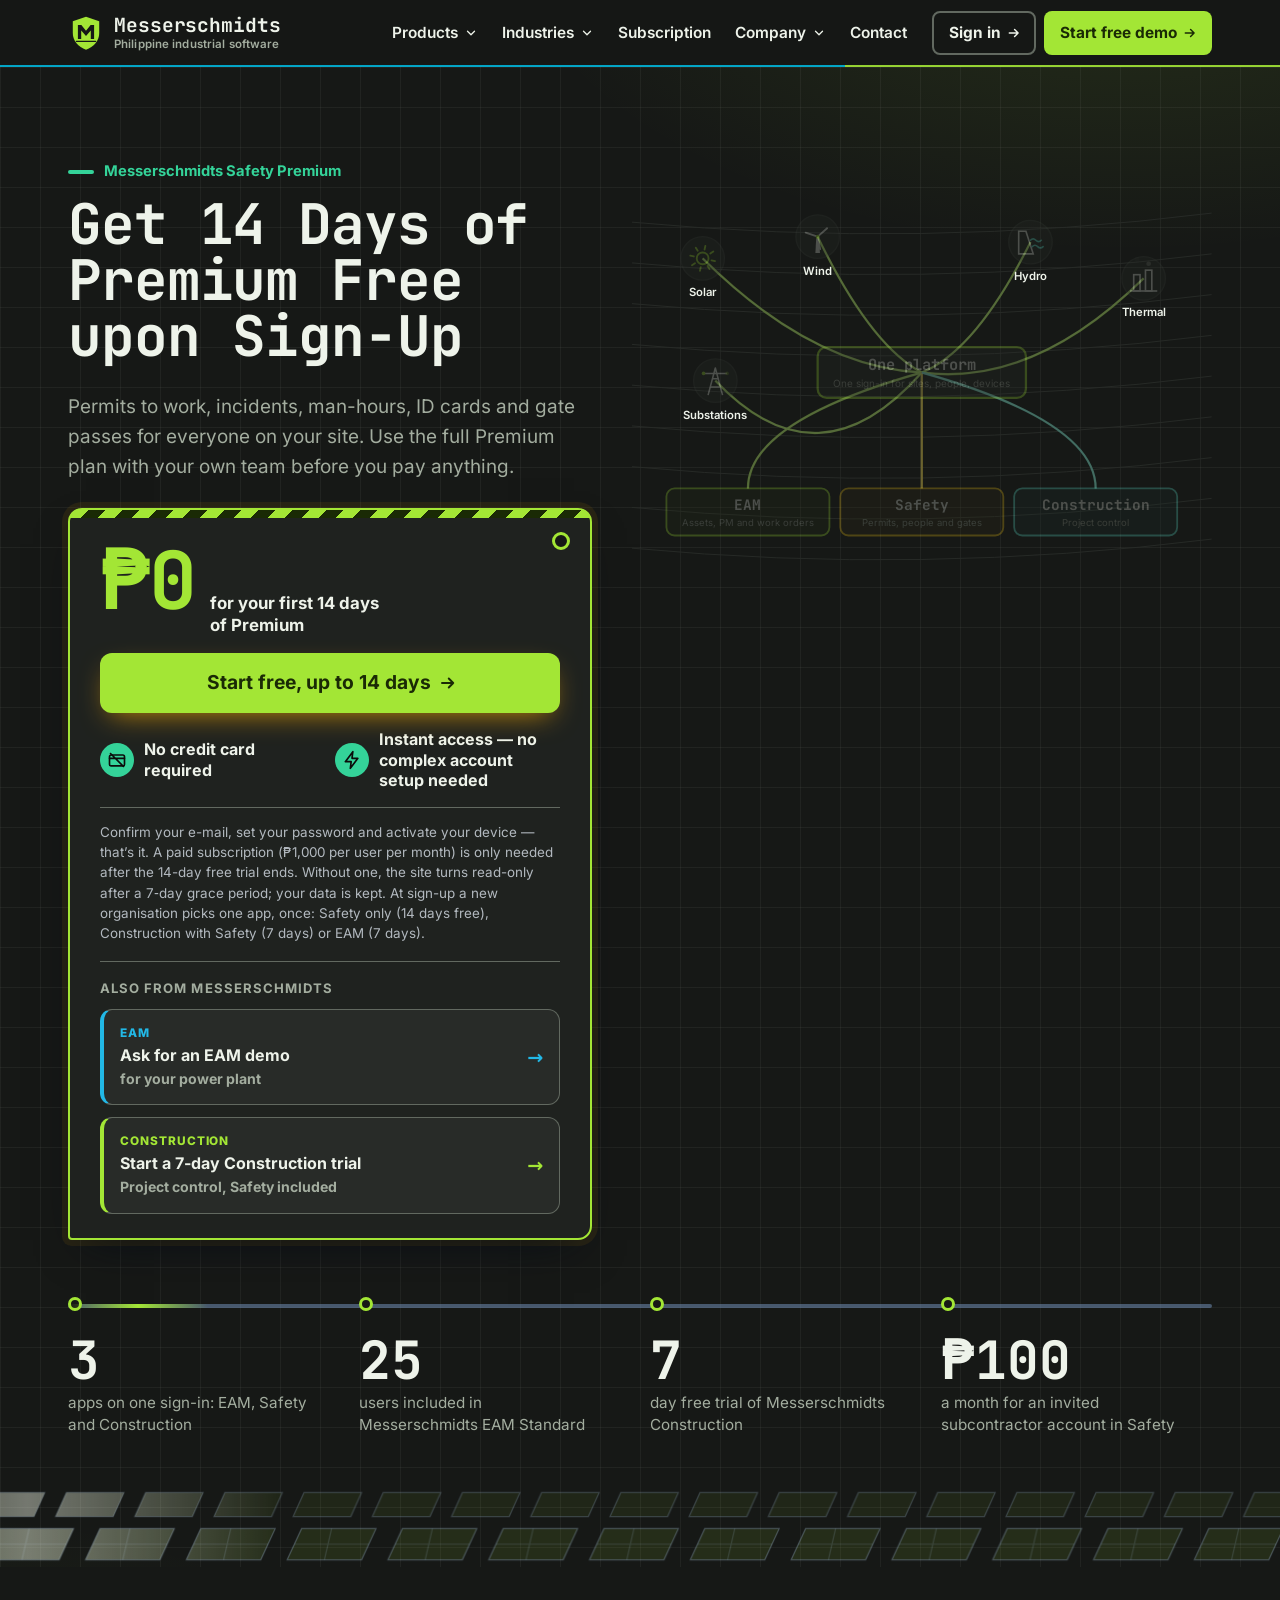
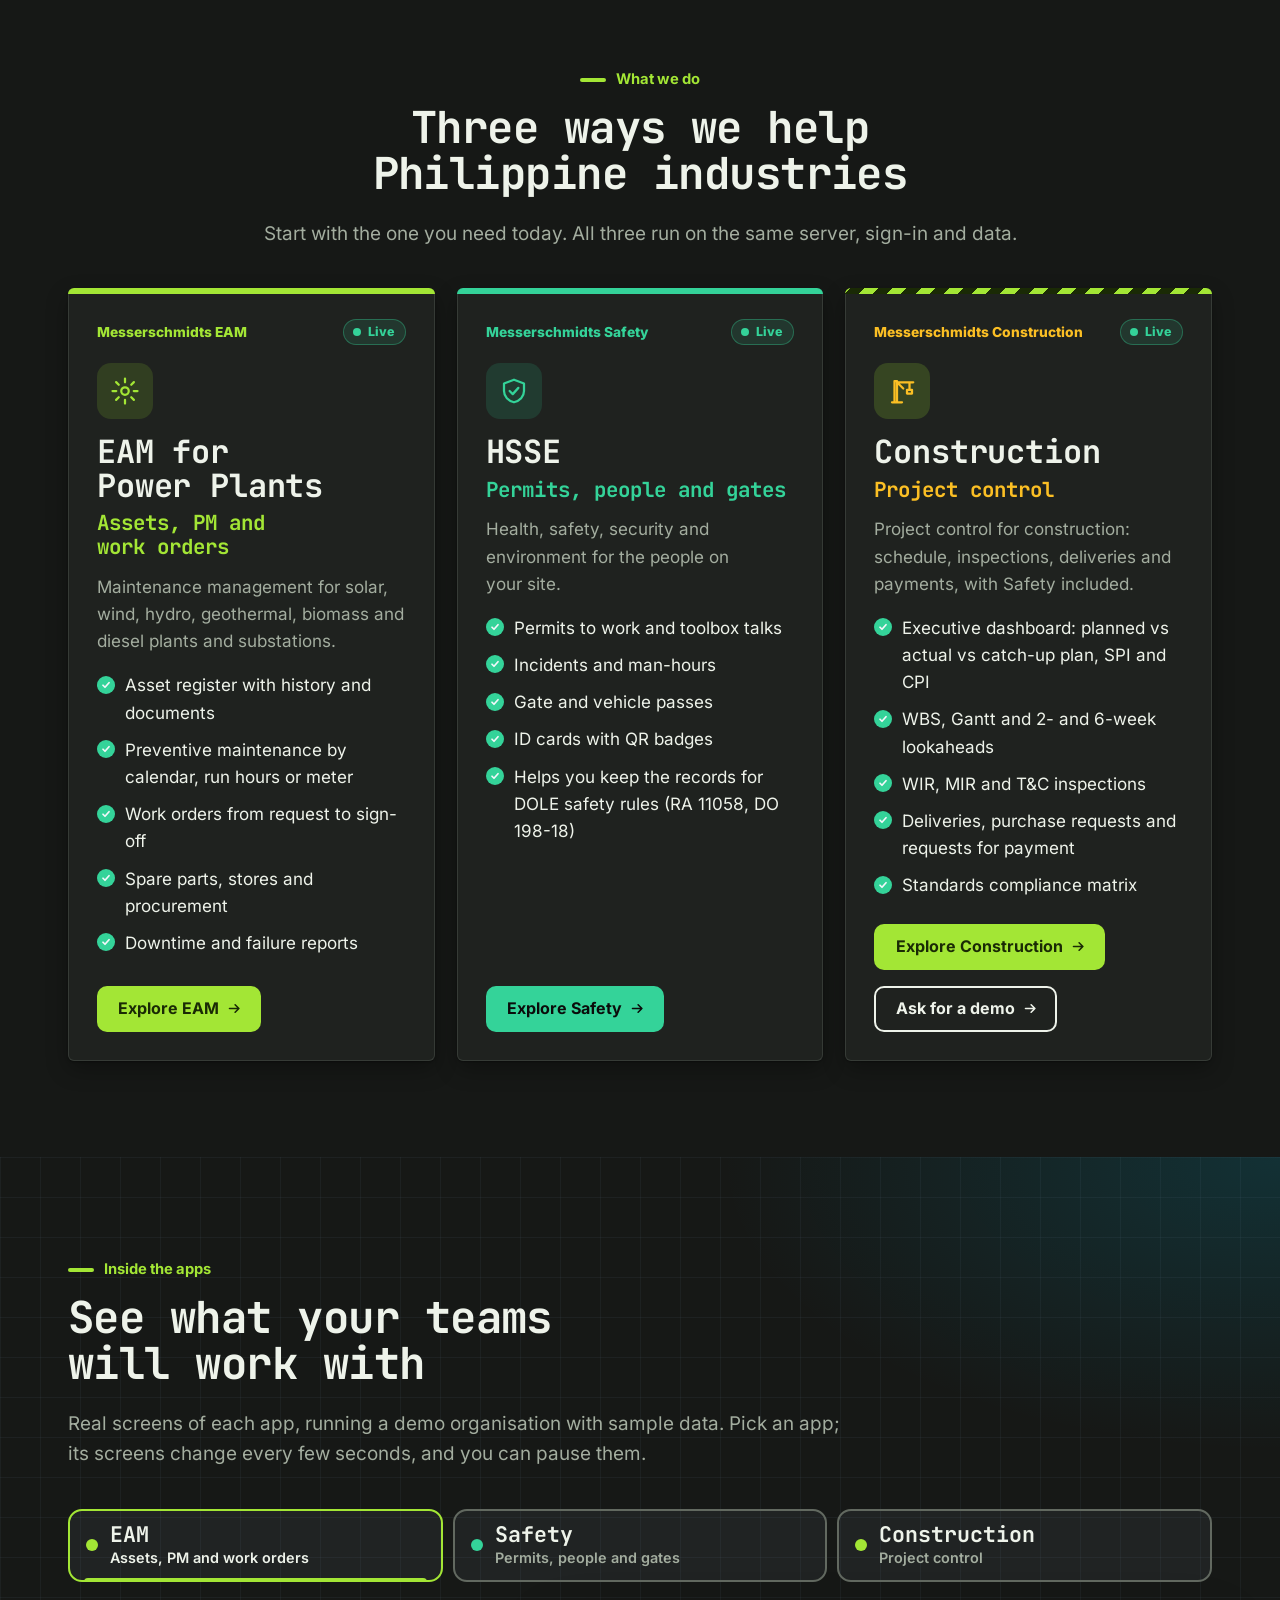
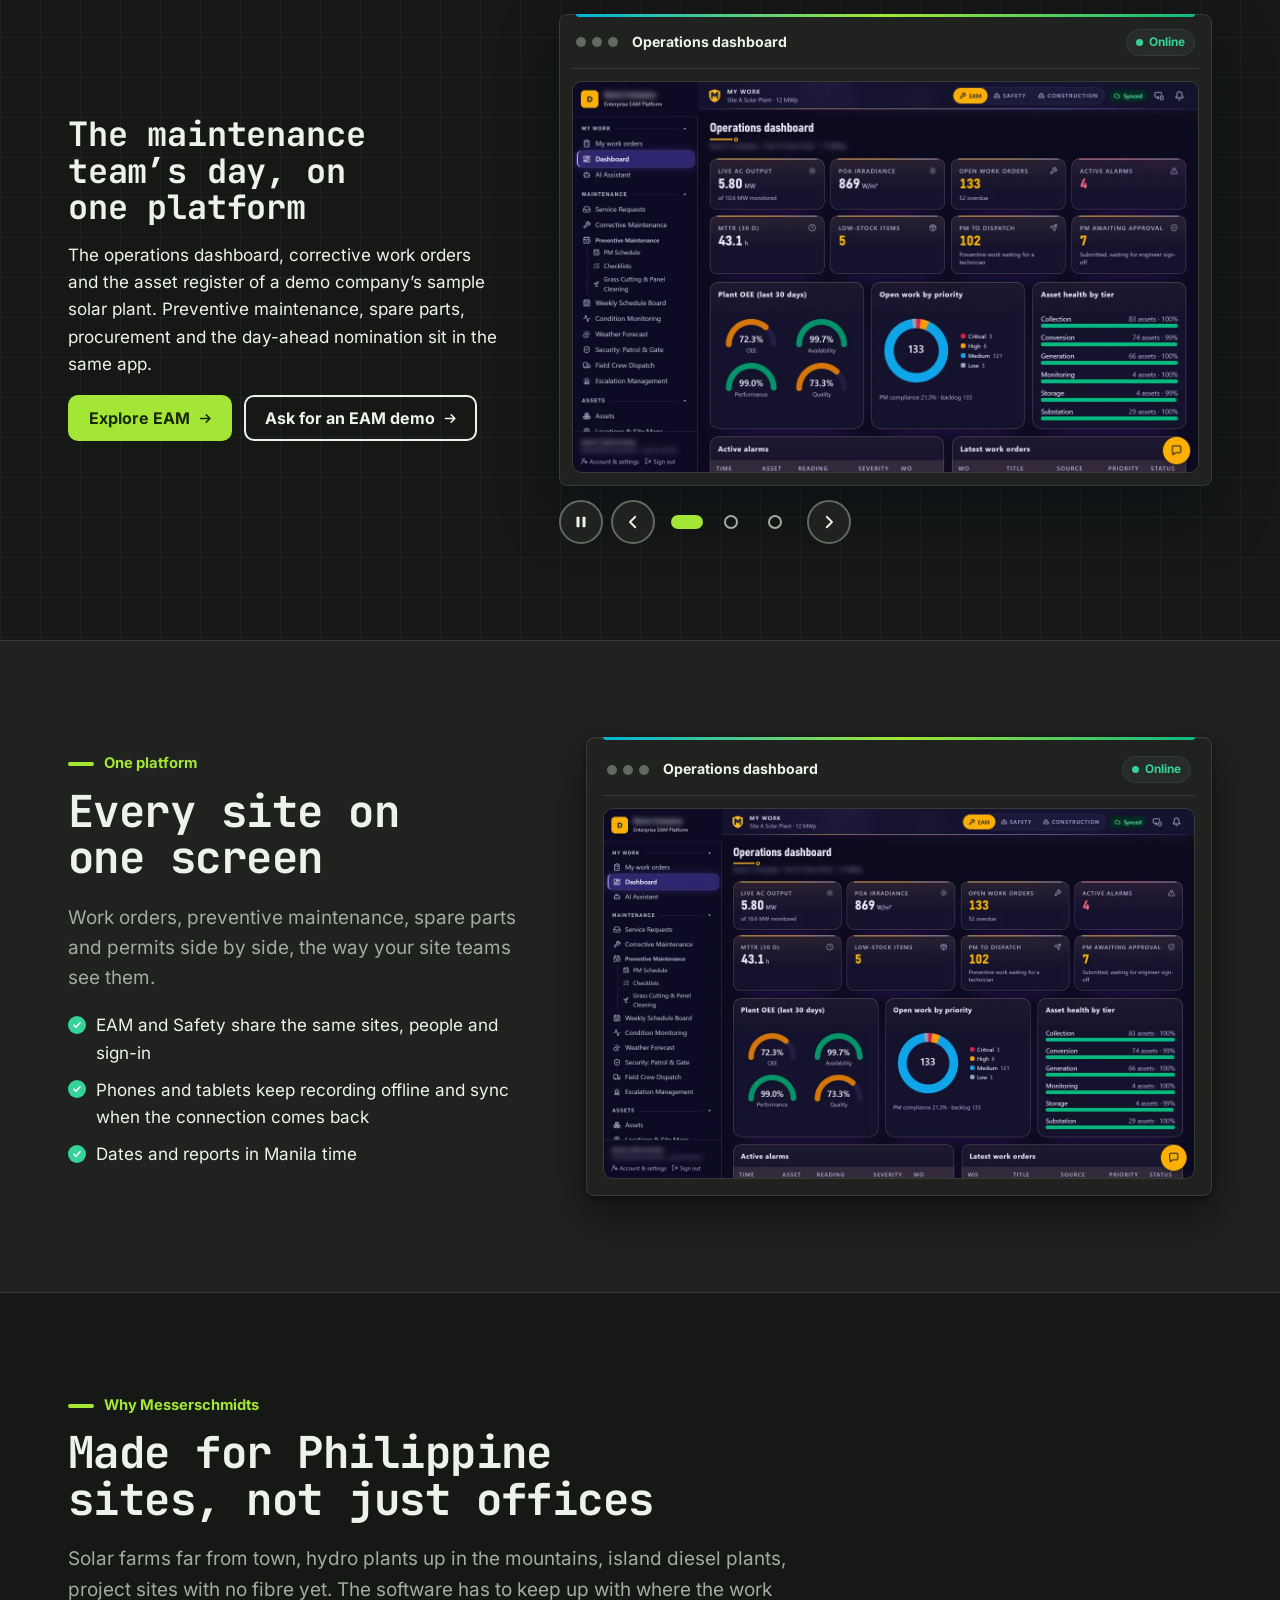
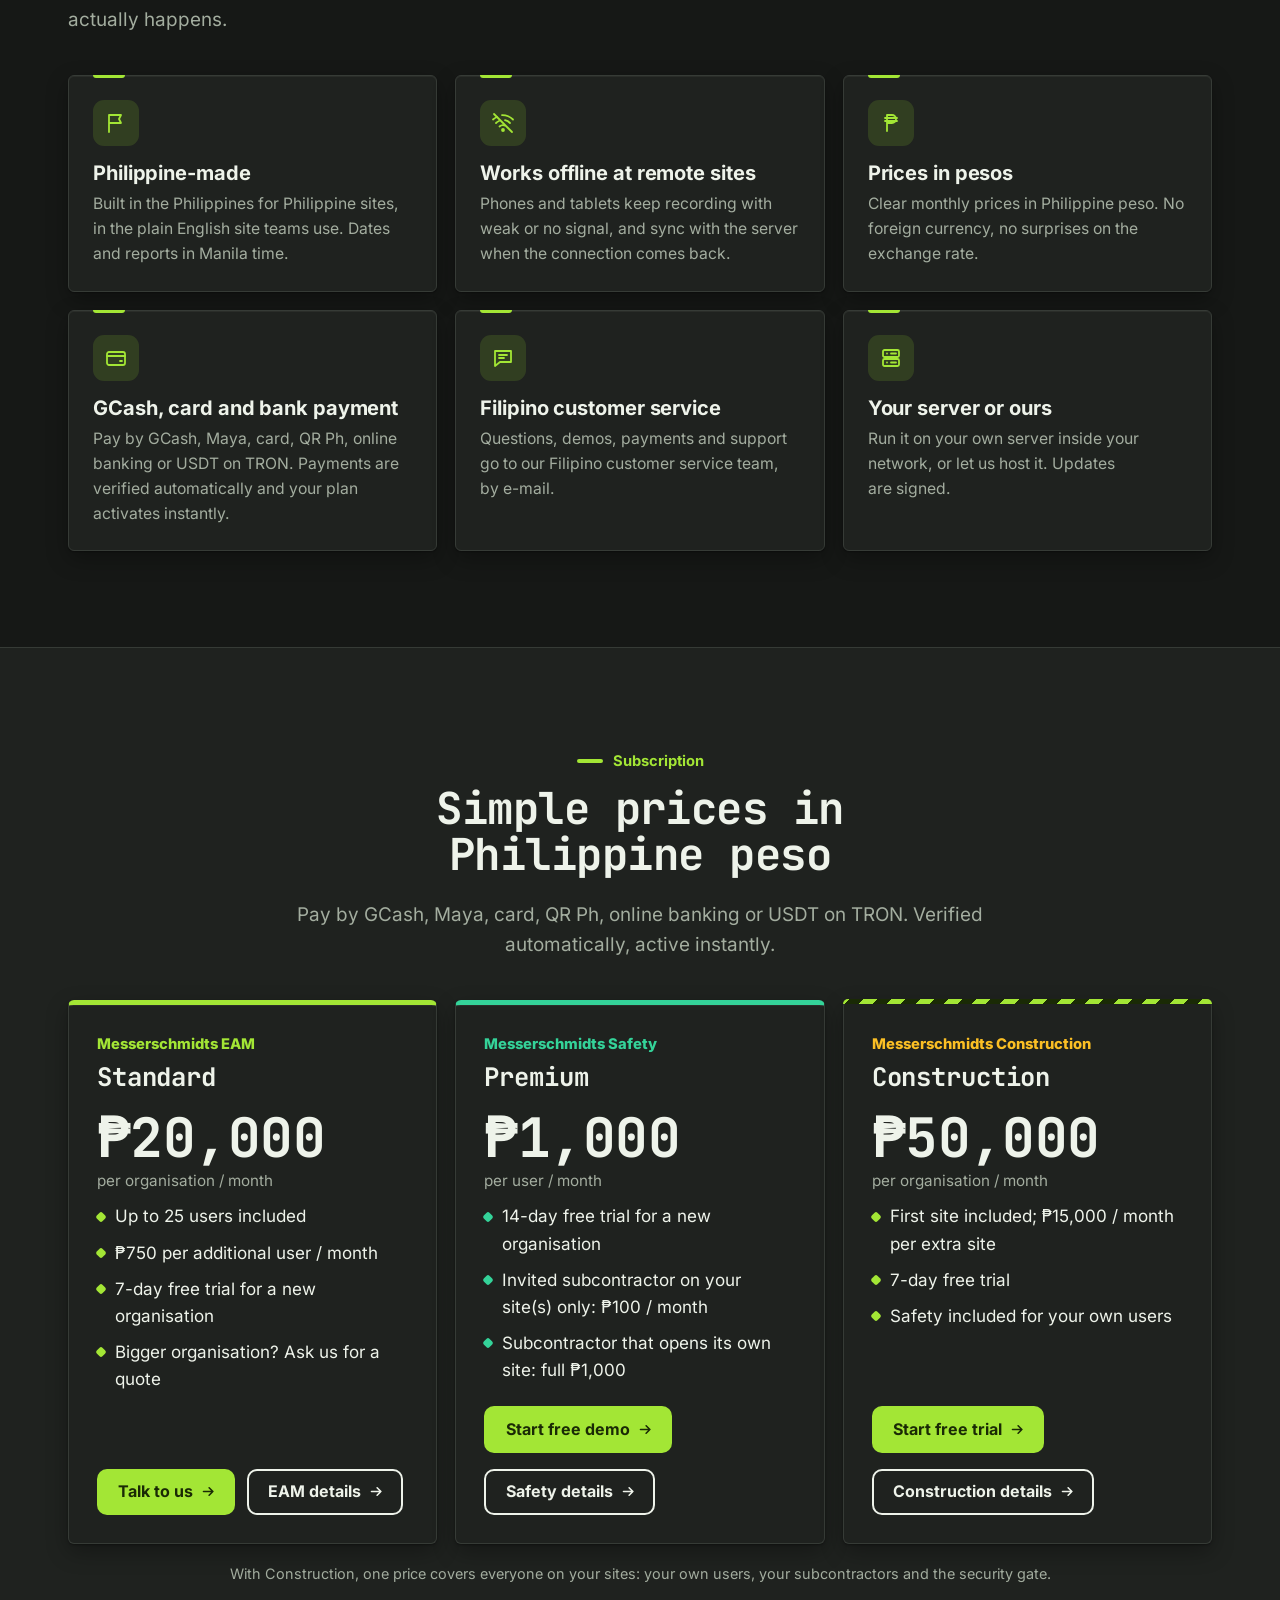
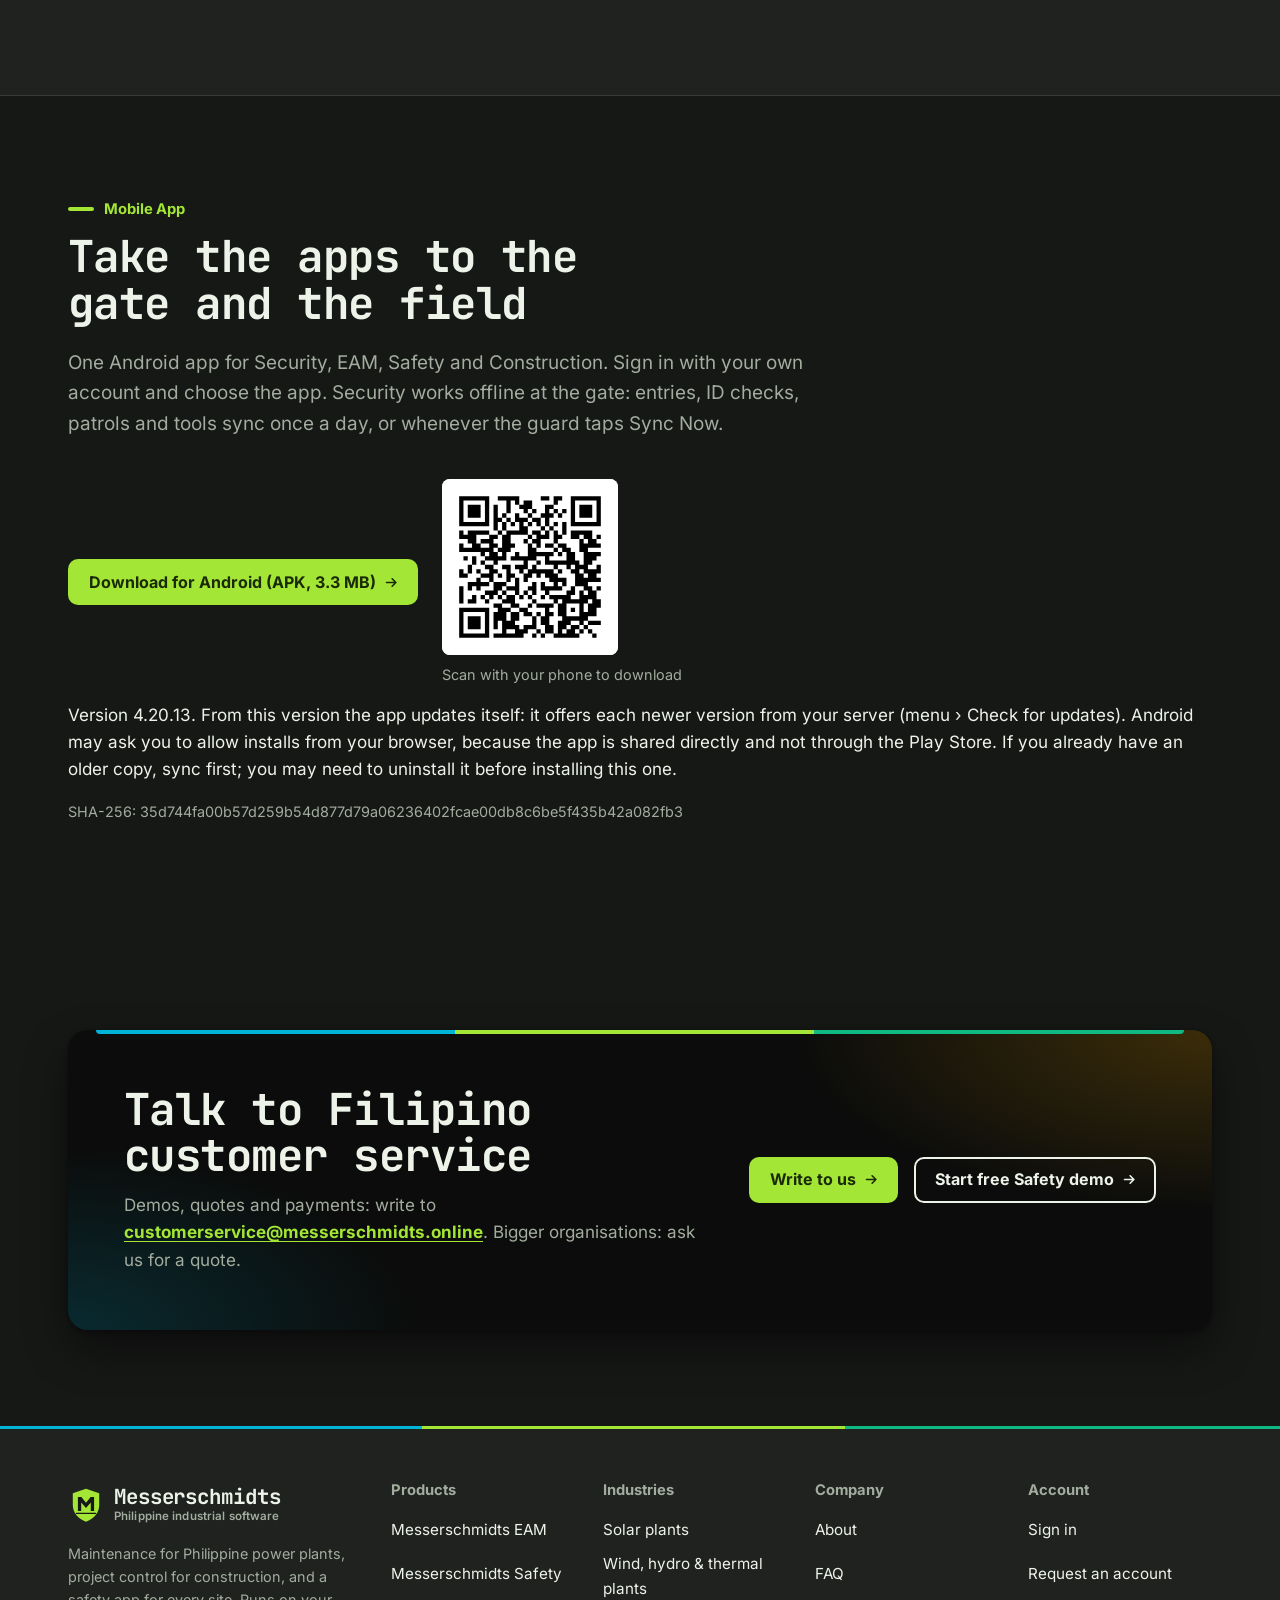
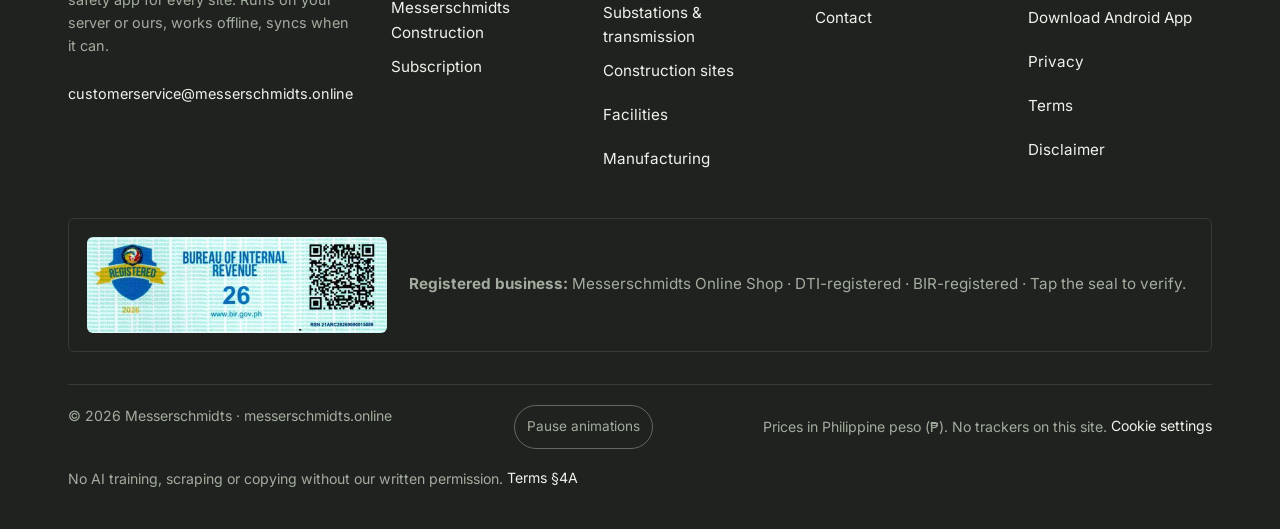
==== commit 68d37b7e: "Website: livelier motion on every page (card lift, icon pop, eyebrow lines, hero grid drift, header " ====
--- a/index.html
+++ b/index.html
@@ -33,8 +33,8 @@
 <link rel="icon" href="assets/logo.svg" type="image/svg+xml">
 <link rel="apple-touch-icon" href="assets/apple-touch-icon.png">
 <link rel="preload" href="assets/fonts/BarlowSemiCondensed-Bold-latin.woff2" as="font" type="font/woff2" crossorigin>
-<link rel="stylesheet" href="assets/site.css?v=16">
-<script src="assets/site.js?v=16" defer></script>
+<link rel="stylesheet" href="assets/site.css?v=17">
+<script src="assets/site.js?v=17" defer></script>
 </head>
 <body>
 <a class="skip-link" href="#main">Skip to main content</a>
@@ -413,7 +413,7 @@
       <p class="small muted"><strong>Registered business:</strong> Messerschmidts Online Shop &middot; DTI-registered &middot; BIR-registered &middot; Tap the seal to verify.</p>
     </div>
     <div class="footer-bottom">
-      <span>&copy; <span data-year>2026</span> Messerschmidts &middot; messerschmidts.online</span>
+      <span>&copy; <span data-year>2026</span> Messerschmidts &middot; messerschmidts.online</span> <button class="motion-toggle" type="button" aria-pressed="false" hidden>Pause animations</button>
       <span>Prices in Philippine peso (&#8369;). No trackers on this site. <a href="#" data-consent-open hidden>Cookie settings</a></span>
       <span>No AI training, scraping or copying without our written permission. <a href="terms.html#ai">Terms &sect;4A</a></span>
     </div>
--- a/assets/site.css
+++ b/assets/site.css
@@ -1394,3 +1394,31 @@
 .sld .node, .sld .node-hot { fill: #1f221f; }
 .sld .node-build { fill: color-mix(in srgb, #fbbf24 14%, transparent); stroke: #fbbf24; }
 @media print { :root { color-scheme: light; } }
+
+/* ---------- Livelier motion (all pages). Off under prefers-reduced-motion; "Pause animations" in the footer stops loops. ---------- */
+.motion-toggle { margin-left: 12px; min-height: 32px; padding: 4px 12px; border-radius: 999px; border: 1px solid var(--border-strong); background: transparent; color: var(--text-2); font: inherit; font-size: .85rem; cursor: pointer; }
+.motion-toggle:hover { color: var(--text); border-color: var(--accent); }
+@media (prefers-reduced-motion: no-preference) {
+  .card, .offer, .plan, .price-tile, .product-card, .fm-also-card { transition: transform var(--t-med) var(--ease), box-shadow var(--t-med) var(--ease), border-color var(--t-med); }
+  @media (hover: hover) {
+    .card:hover, .offer:hover, .plan:hover, .price-tile:hover, .product-card:hover { transform: translateY(-4px); box-shadow: var(--shadow-lift); border-color: color-mix(in srgb, var(--accent) 45%, var(--border)); }
+    .card:hover .icon { transform: scale(1.08) rotate(-4deg); }
+    .btn svg { transition: transform var(--t-fast) var(--ease); }
+    .btn:hover svg { transform: translateX(3px); }
+  }
+  .rv.in .icon, .rv.in .icon-lg { animation: icon-pop .6s var(--ease) calc(var(--rv-d, 0ms) + 180ms) both; }
+  .rv.in .eyebrow::before, .hero .eyebrow::before, .page-hero .eyebrow::before { animation: eb-grow .8s var(--ease) .15s both; }
+  .hero, .page-hero { animation: grid-drift 40s linear infinite; }
+  .site-header::after { background-size: 200% 100%; animation: line-shimmer 6s linear infinite; }
+  .page-hero.safety-hero::after, .page-hero.build-hero::after, .hazard-edge::after { animation: stripe-march-28 2.4s linear infinite; }
+  .ticker::before, .ticker::after { animation: stripe-march-24 2.4s linear infinite; }
+  .bus-stats li::before { animation: dot-breathe 3s ease-in-out infinite; }
+}
+@keyframes icon-pop { from { opacity: 0; transform: scale(.6) rotate(-12deg); } }
+@keyframes eb-grow { from { width: 0; } }
+@keyframes grid-drift { to { background-position: 40px 40px, 40px 40px, 0 0, 0 0; } }
+@keyframes line-shimmer { to { background-position: -200% 0; } }
+@keyframes stripe-march-28 { to { background-position: 39.6px 0; } }
+@keyframes stripe-march-24 { to { background-position: 33.94px 0; } }
+@keyframes dot-breathe { 50% { transform: scale(1.25); } }
+.motion-off *, .motion-off *::before, .motion-off *::after { animation-play-state: paused !important; }
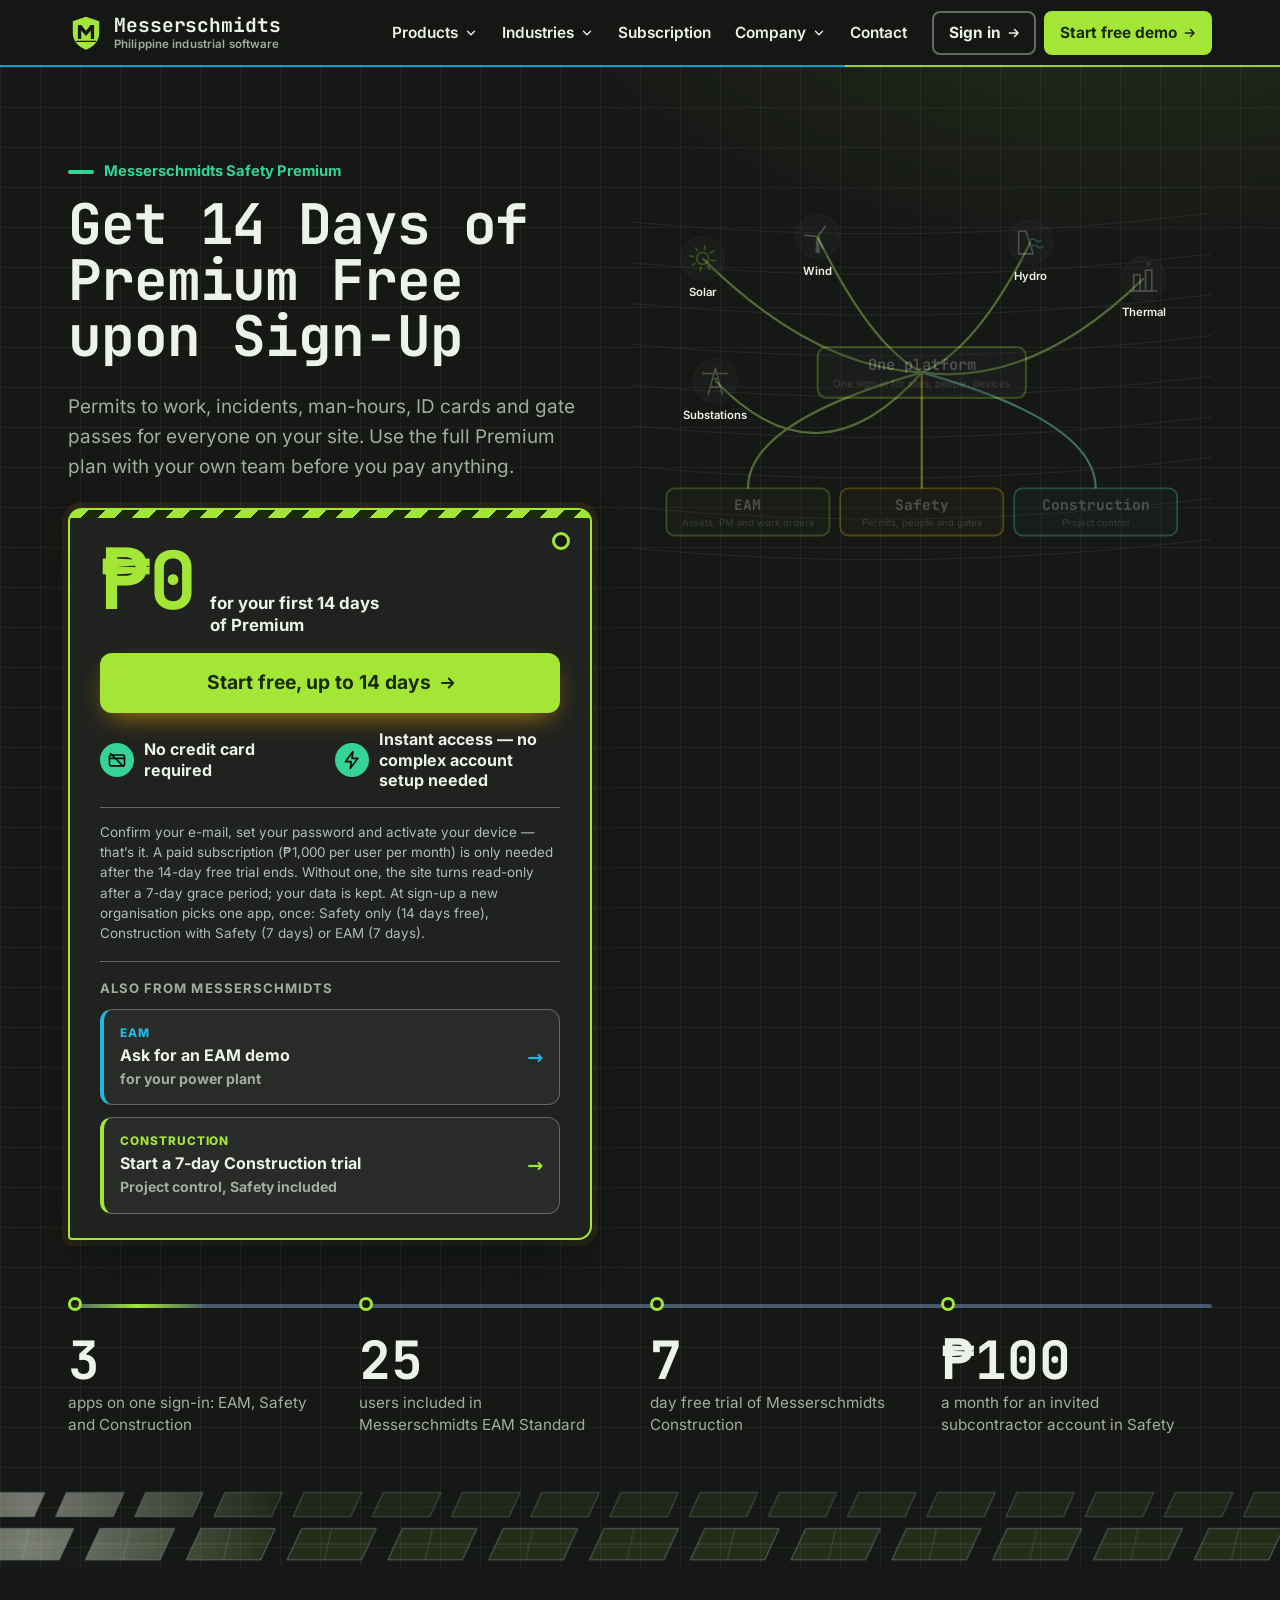
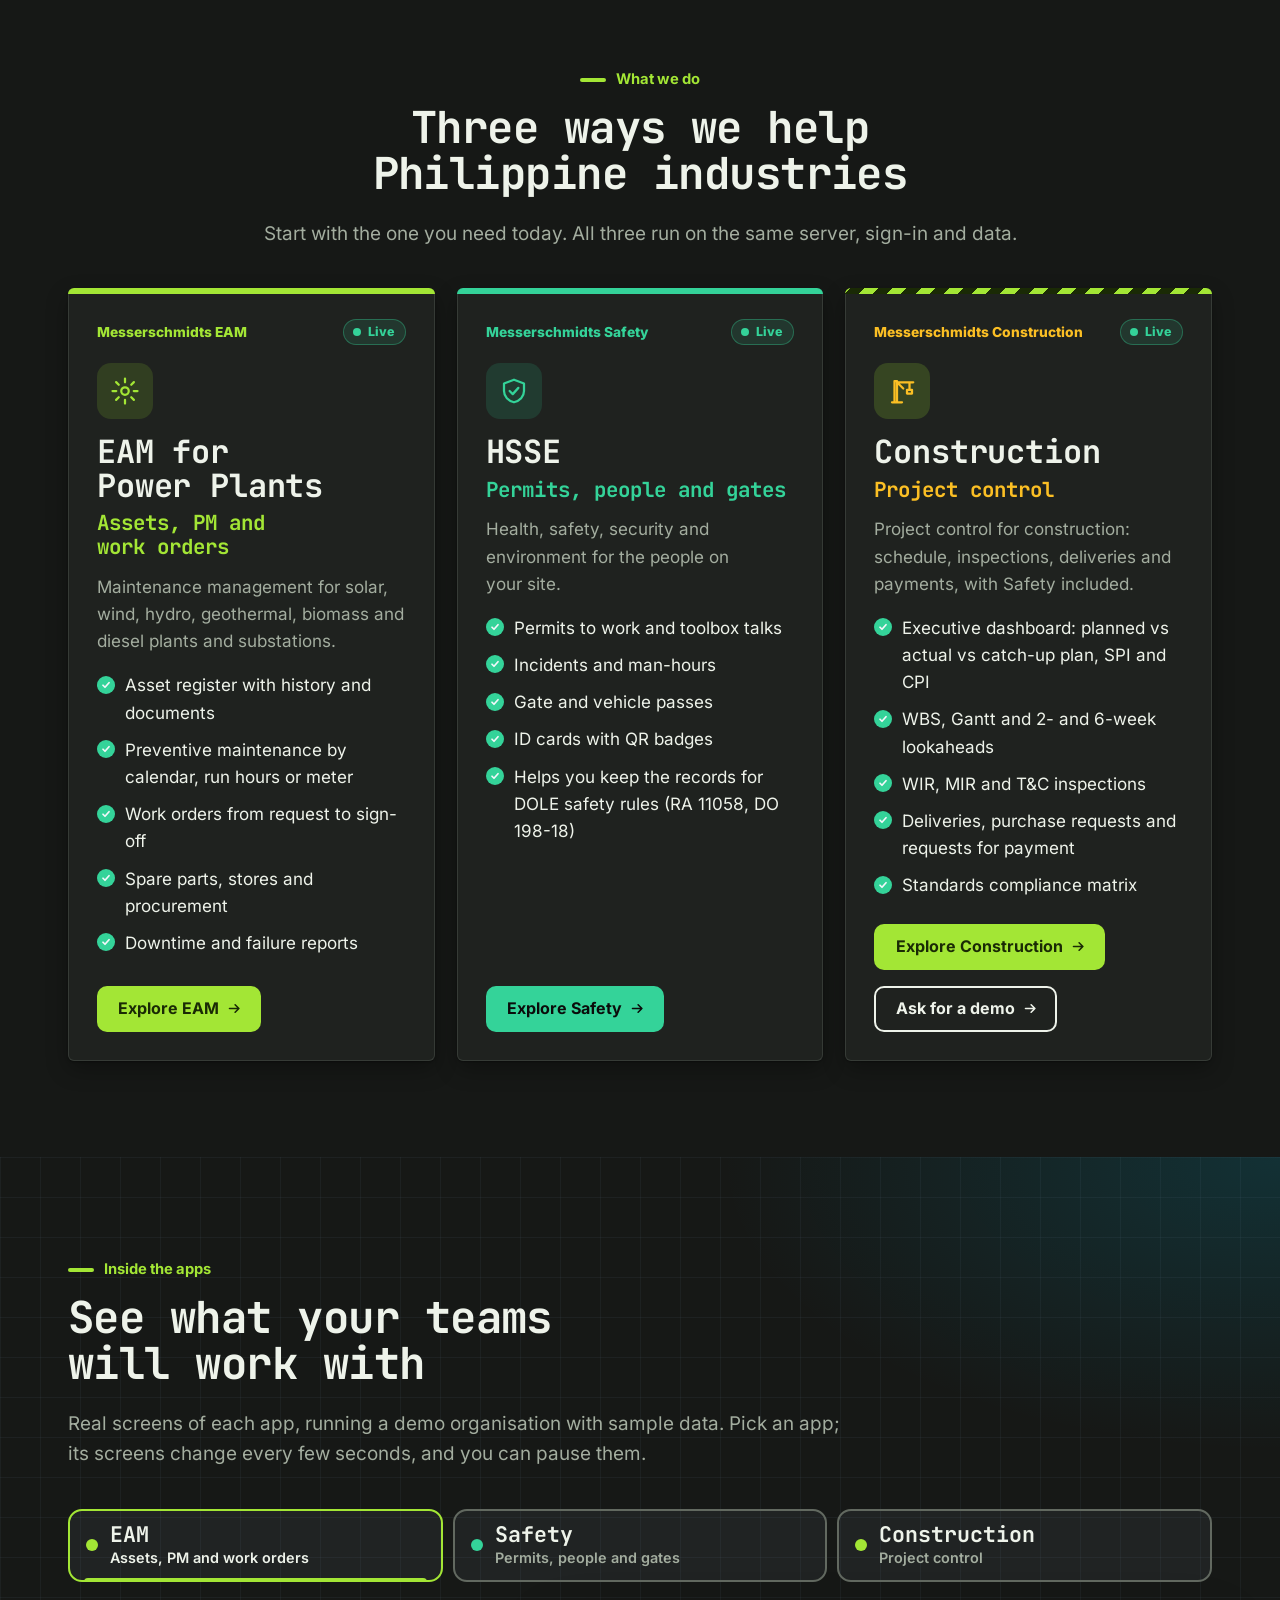
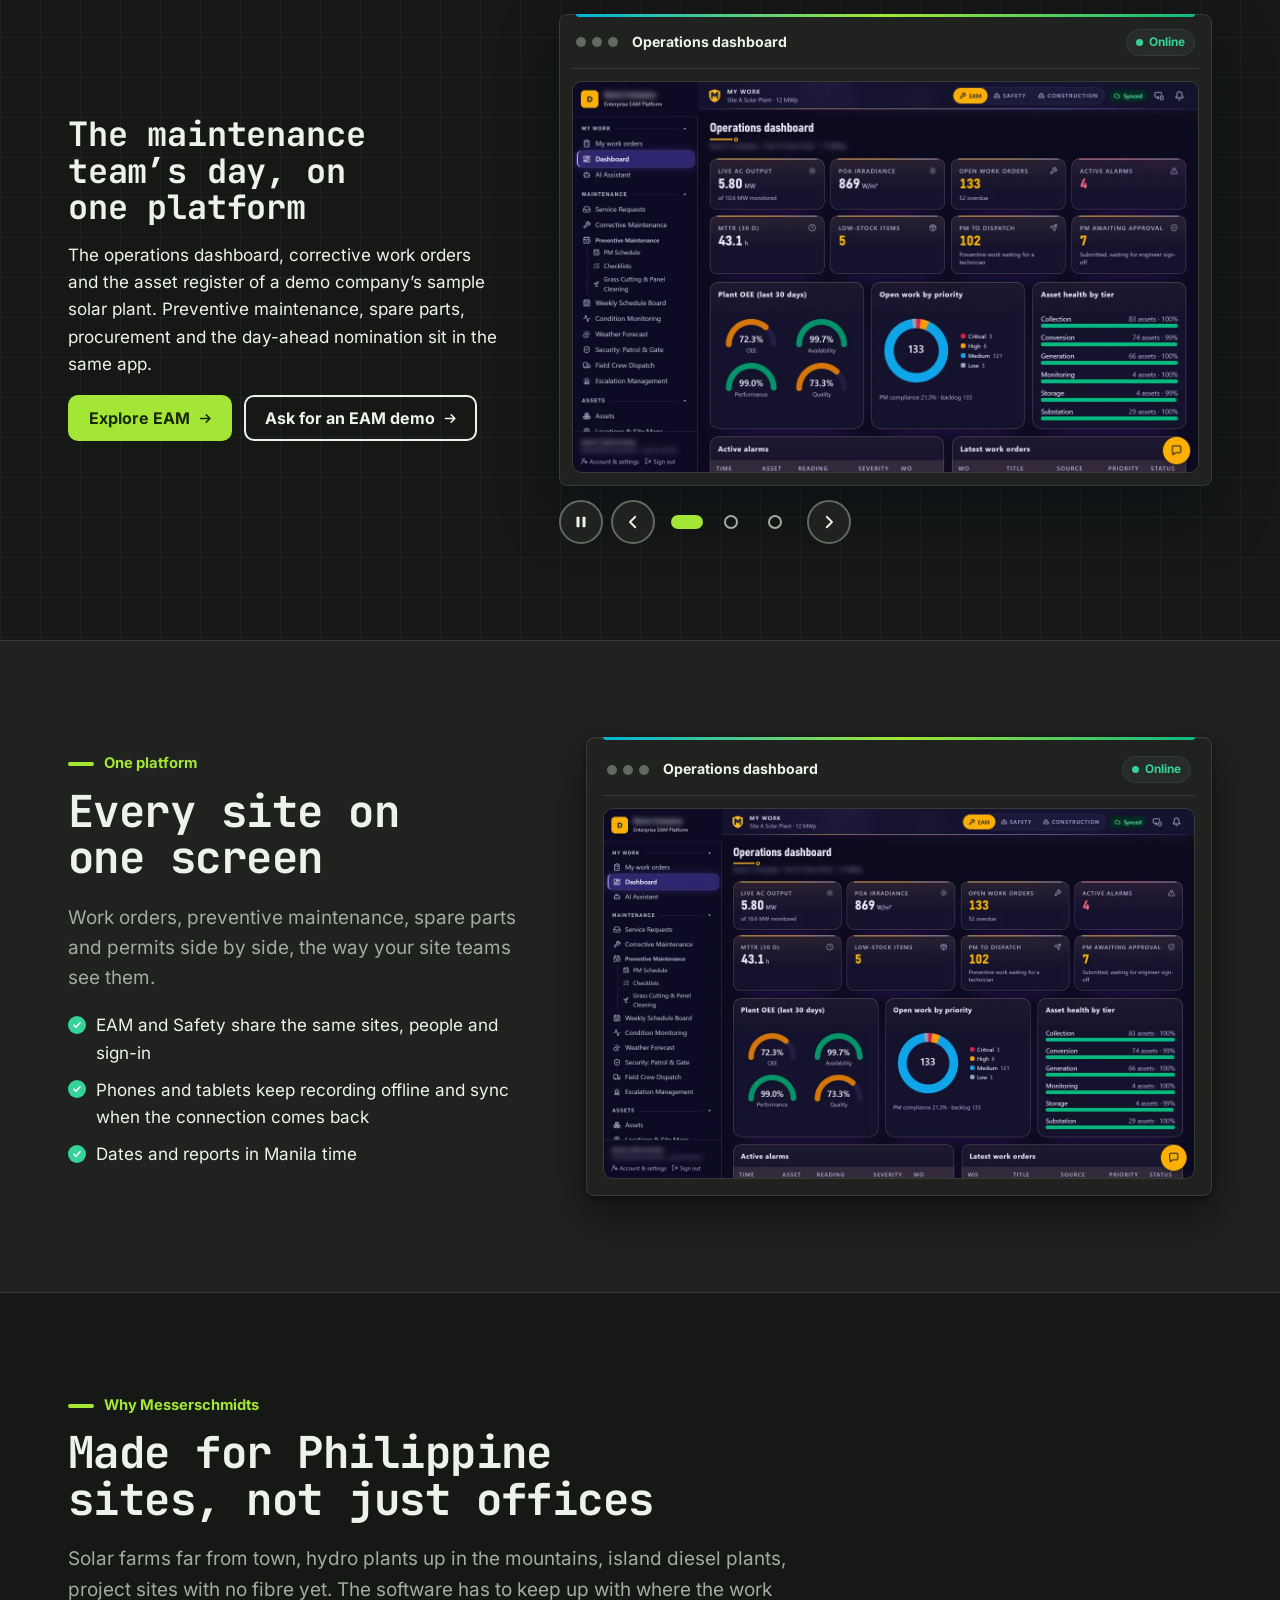
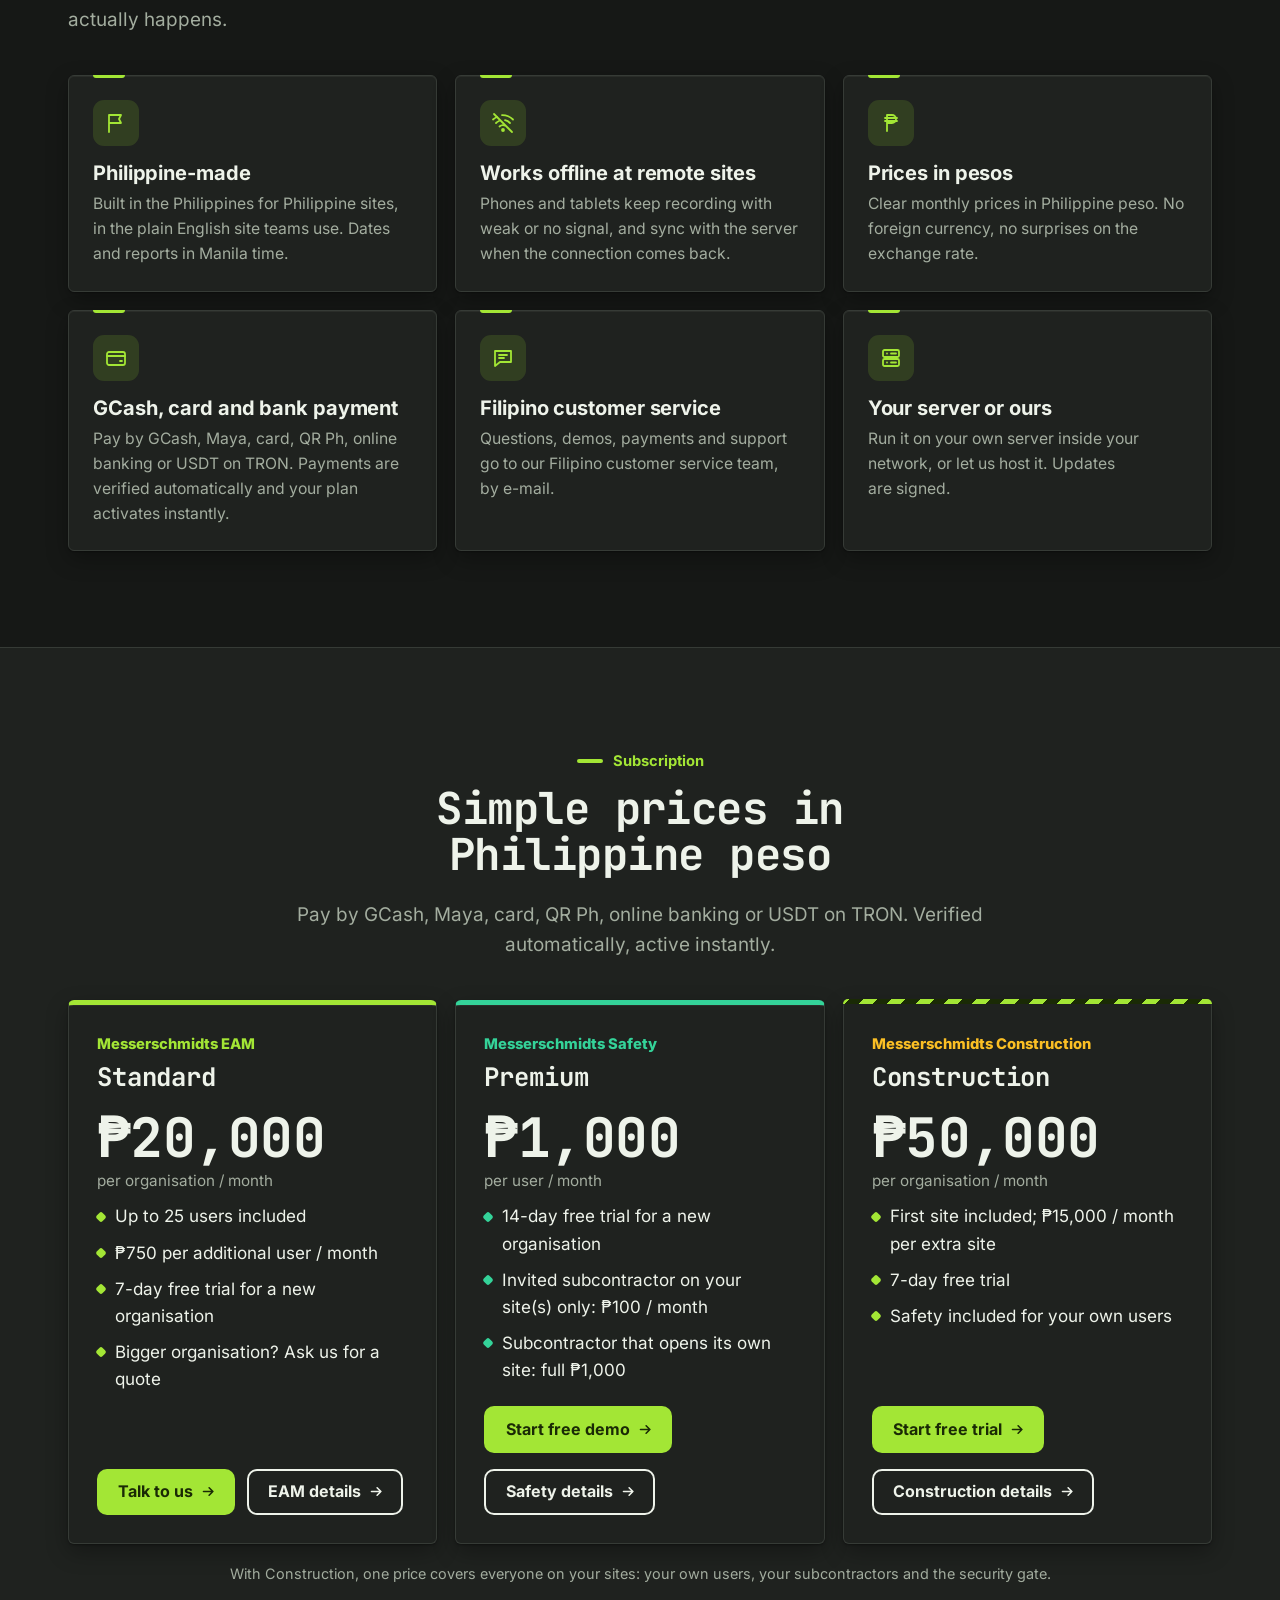
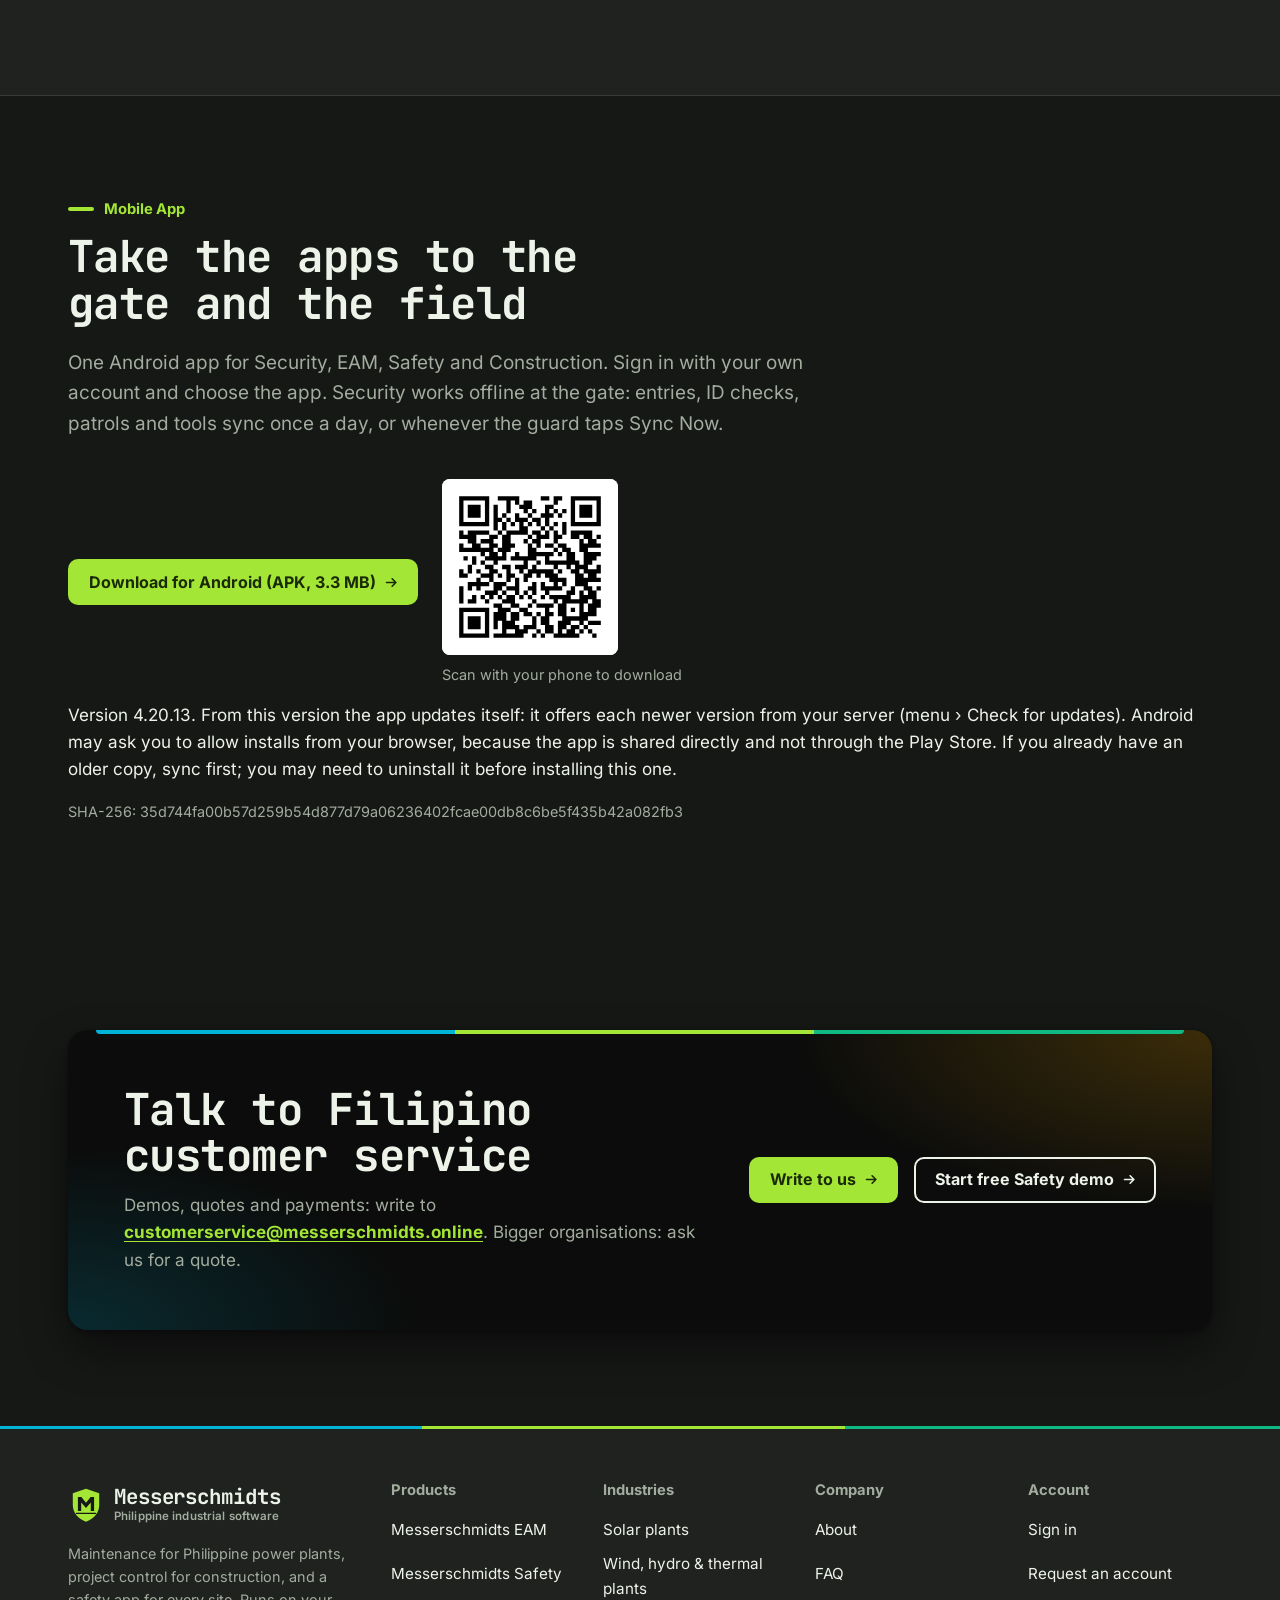
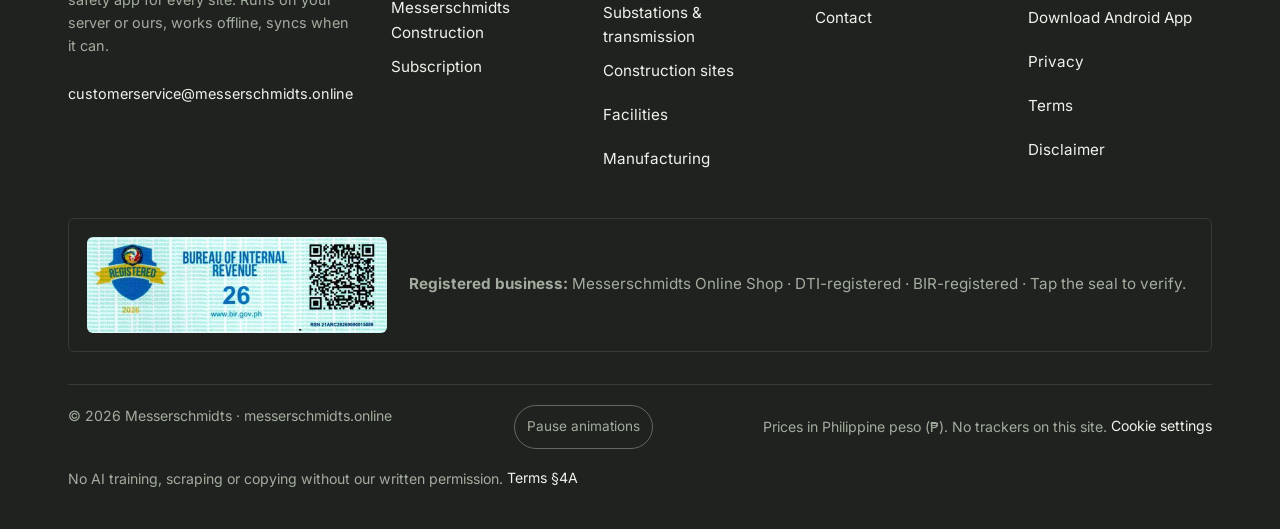
==== commit 4267992c: "Website: page animations also on phones and tablets (below the page intro), small legal icons on pho" ====
--- a/index.html
+++ b/index.html
@@ -33,8 +33,8 @@
 <link rel="icon" href="assets/logo.svg" type="image/svg+xml">
 <link rel="apple-touch-icon" href="assets/apple-touch-icon.png">
 <link rel="preload" href="assets/fonts/BarlowSemiCondensed-Bold-latin.woff2" as="font" type="font/woff2" crossorigin>
-<link rel="stylesheet" href="assets/site.css?v=17">
-<script src="assets/site.js?v=17" defer></script>
+<link rel="stylesheet" href="assets/site.css?v=18">
+<script src="assets/site.js?v=18" defer></script>
 </head>
 <body>
 <a class="skip-link" href="#main">Skip to main content</a>
--- a/assets/site.css
+++ b/assets/site.css
@@ -1352,12 +1352,17 @@
 
 /* Page-hero animations */
 .page-hero .container { position: relative; }
-.ph-art { display: none; margin: 0; pointer-events: none; }
+.ph-art { display: block; margin: 0; pointer-events: none; }
+.ph-art svg { display: block; width: 100%; height: auto; }
+@media (max-width: 1199px) {
+  .page-hero > .container:has(> .ph-art) { display: flex; flex-direction: column; }
+  .page-hero .ph-art { order: 1; width: 100%; max-width: 420px; margin: 28px auto 0; }
+}
 @media (min-width: 1200px) { .ph-art { display: block; position: absolute; right: 24px; top: -12px; width: 400px; } .ph-art svg { display: block; width: 100%; height: auto; } }
 .sld .spin-c { transform-box: view-box; transform-origin: 220px 120px; }
 .sld .ping, .sld .bob { transform-box: fill-box; transform-origin: center; }
 .legal-art { float: right; width: 120px; margin: 0 0 12px 24px; }
-@media (max-width: 600px) { .legal-art { display: none; } }
+@media (max-width: 600px) { .legal-art { width: 72px; margin: 0 0 8px 14px; } }
 @media (prefers-reduced-motion: no-preference) {
   .sld .spin-c { animation: spin 24s linear infinite; }
   .sld .ping { animation: ping 2.2s ease-out infinite; }
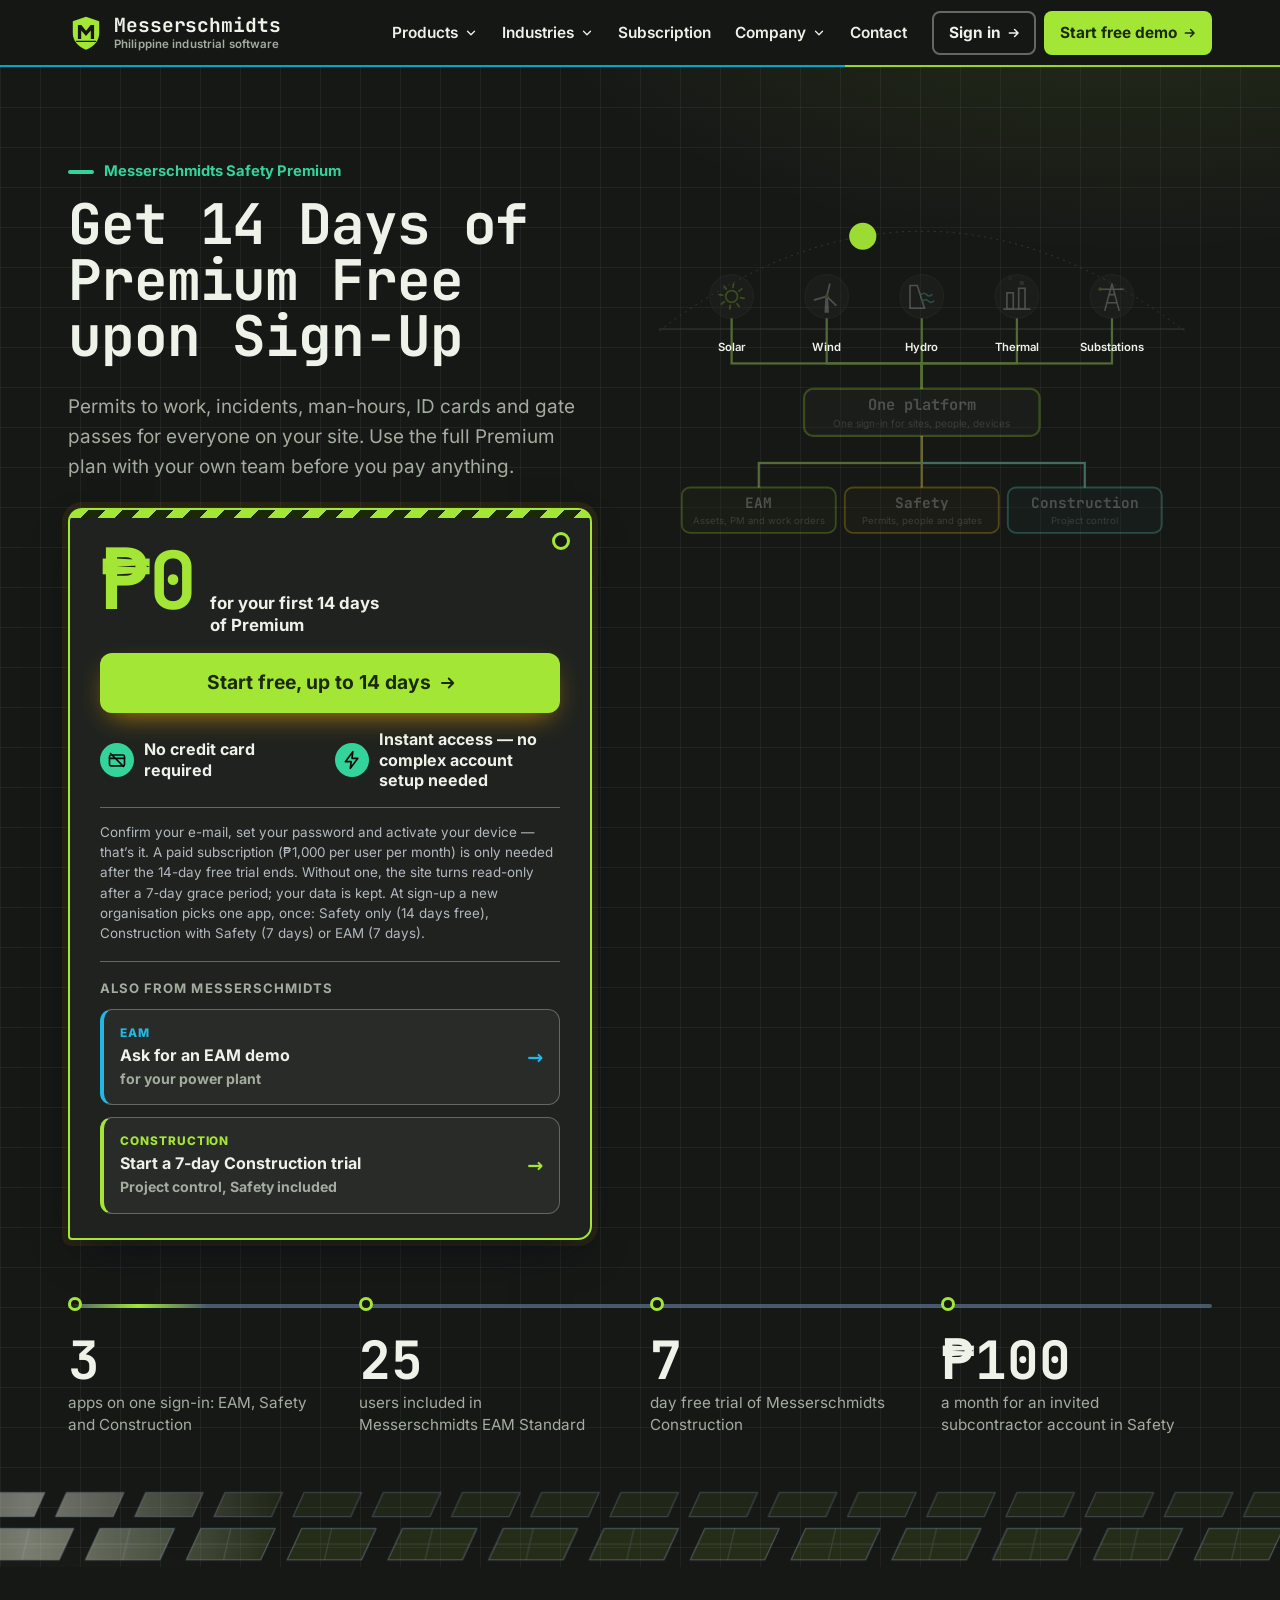
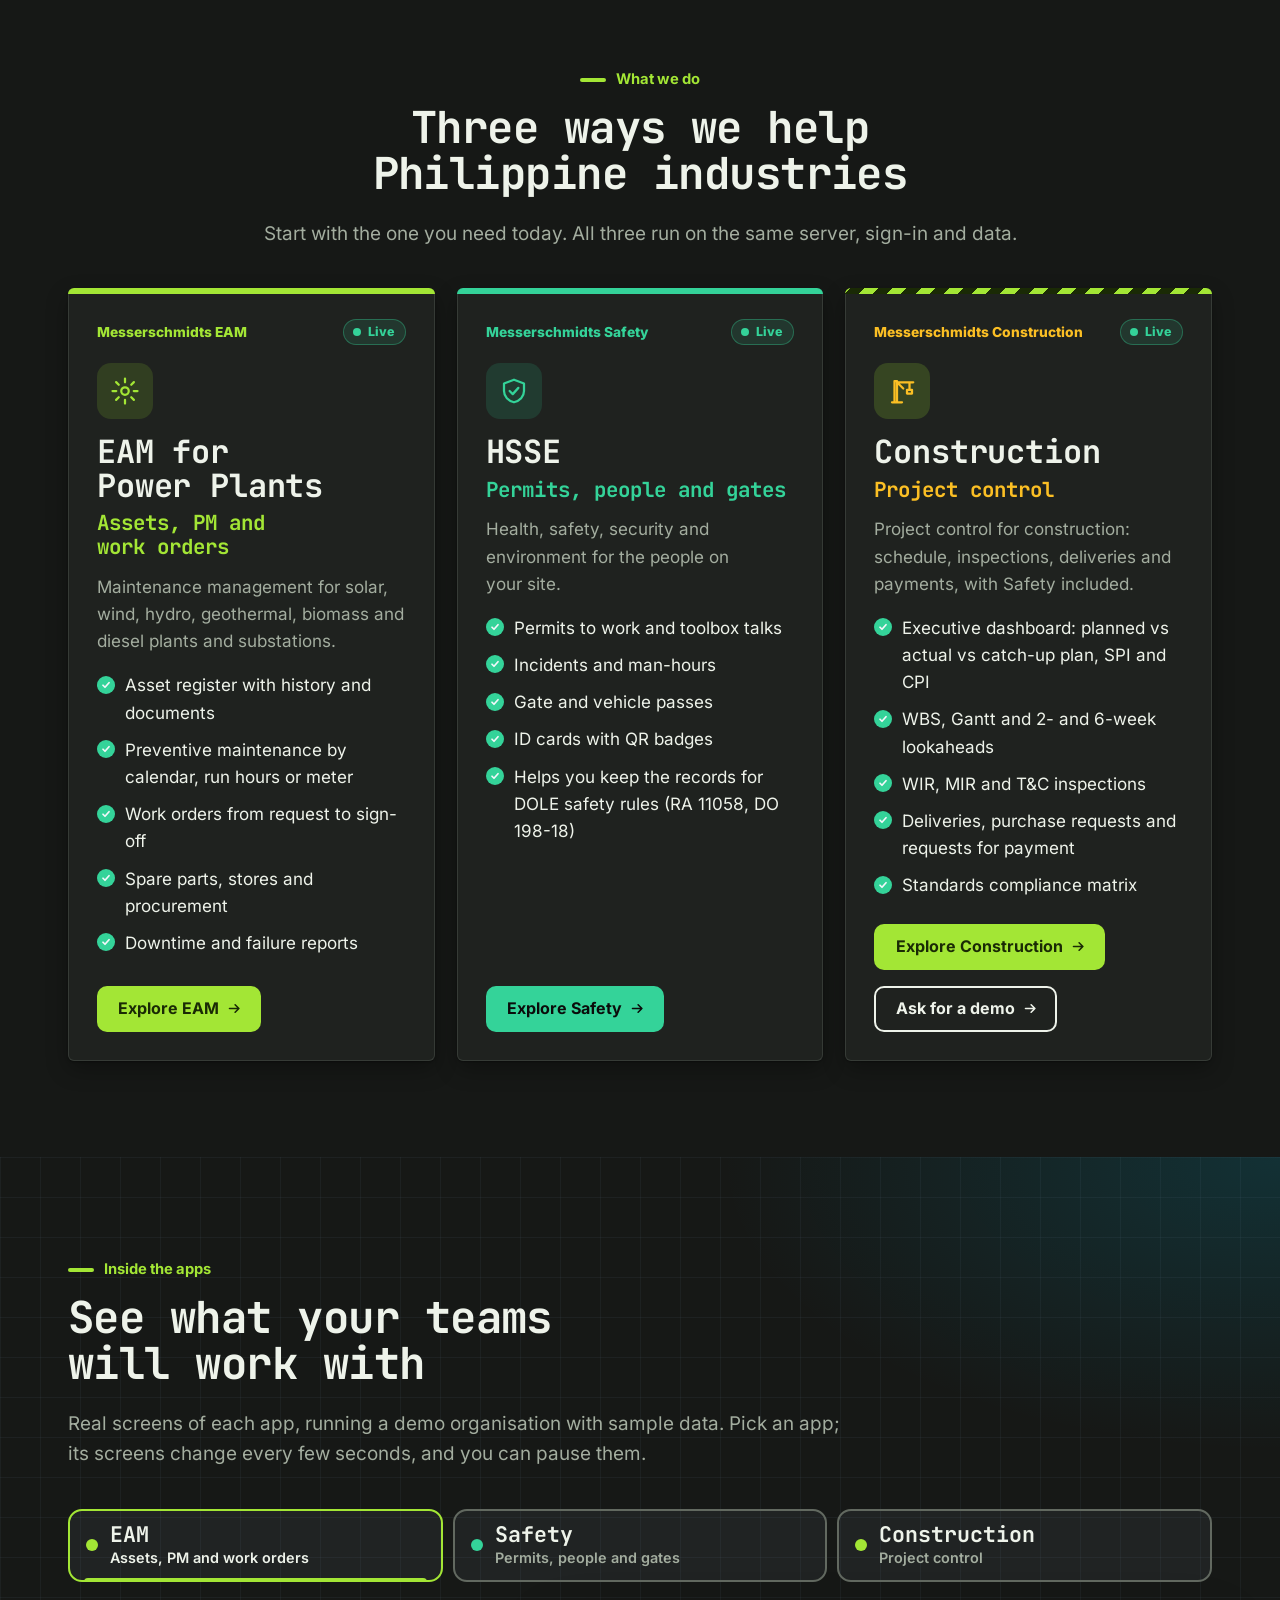
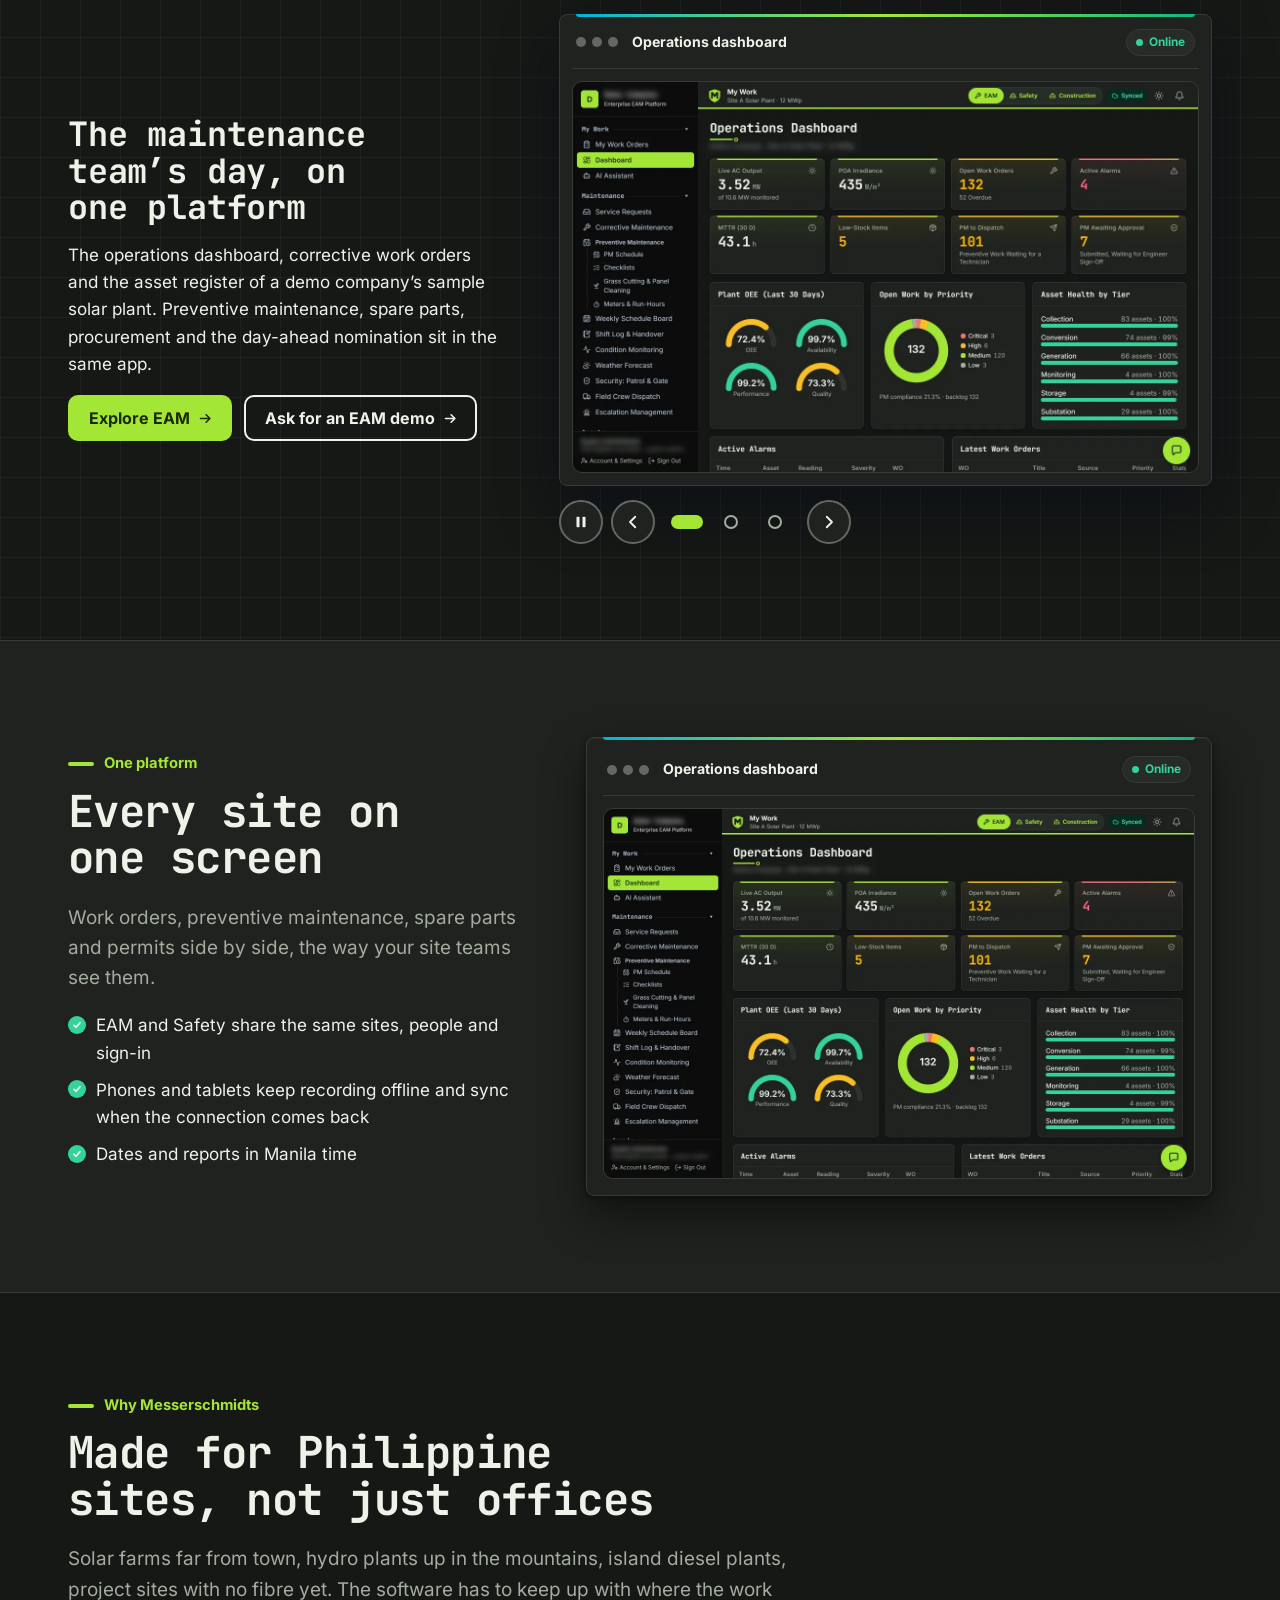
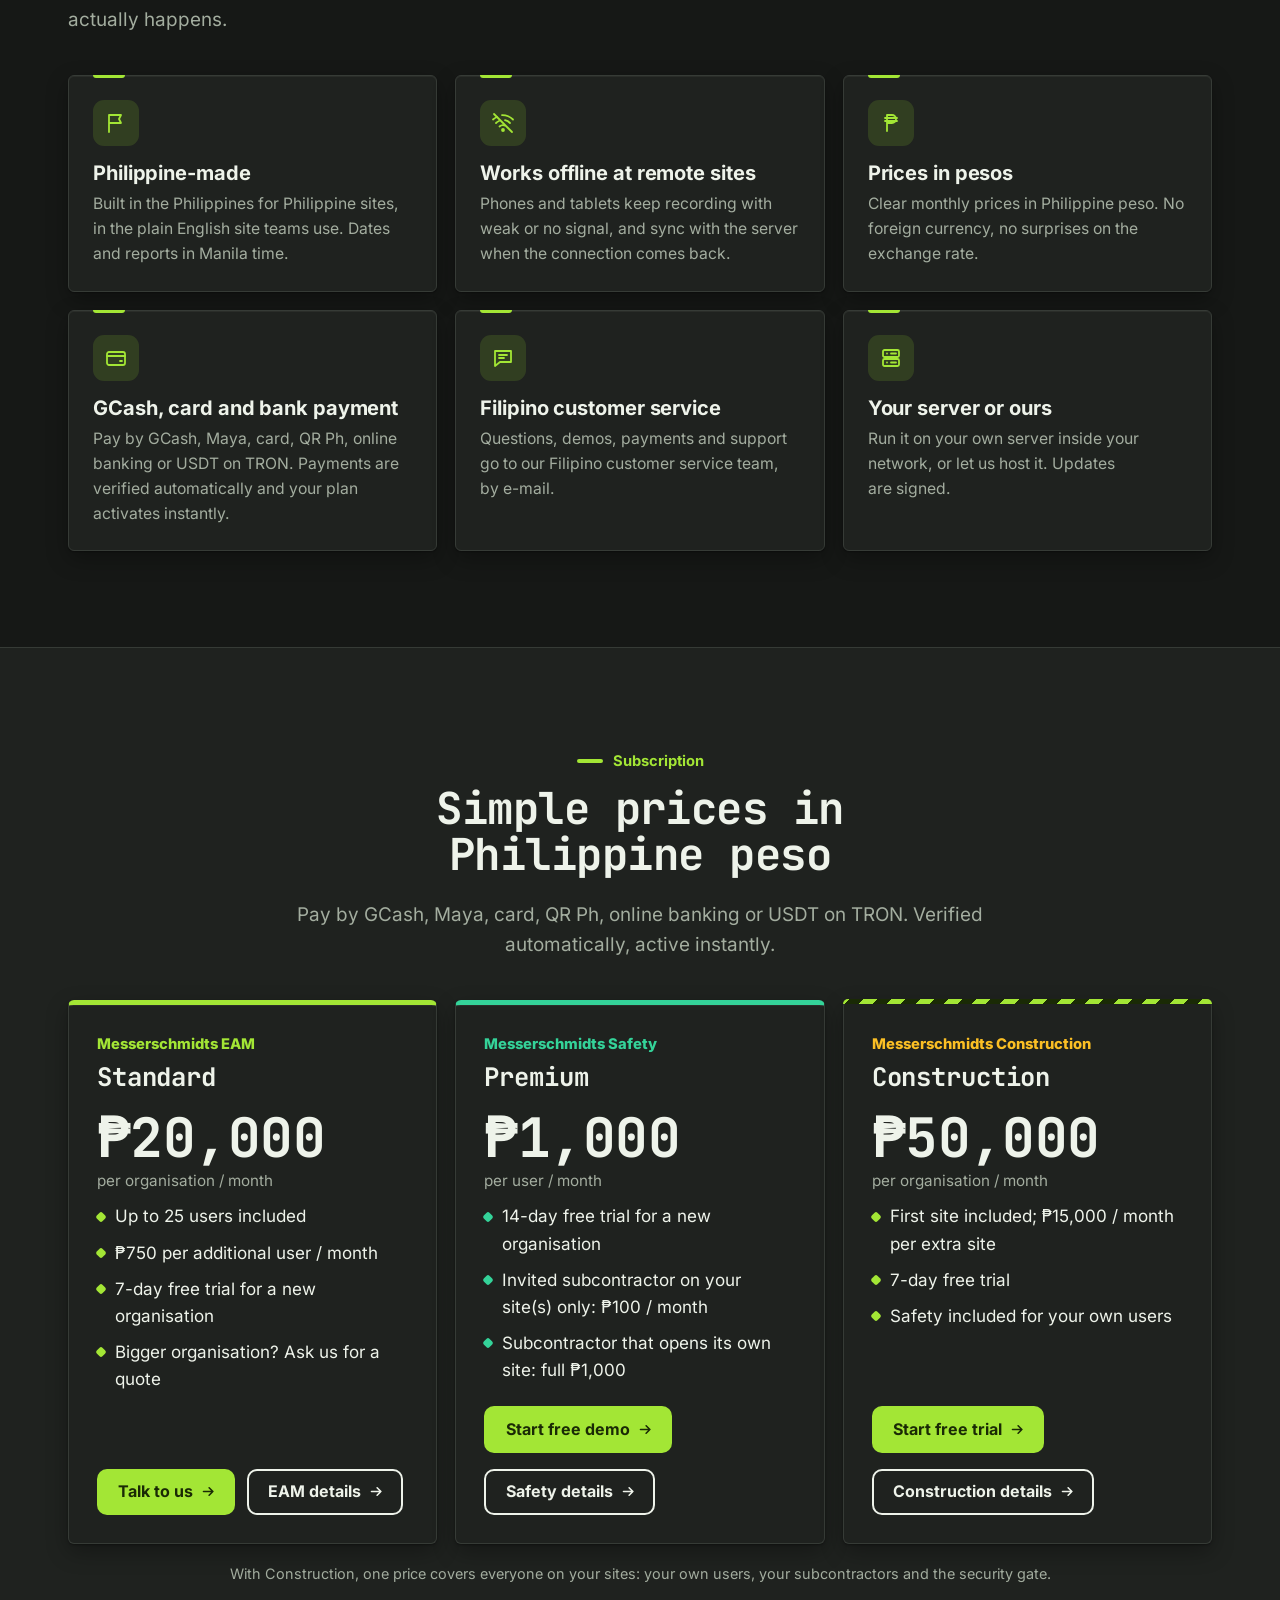
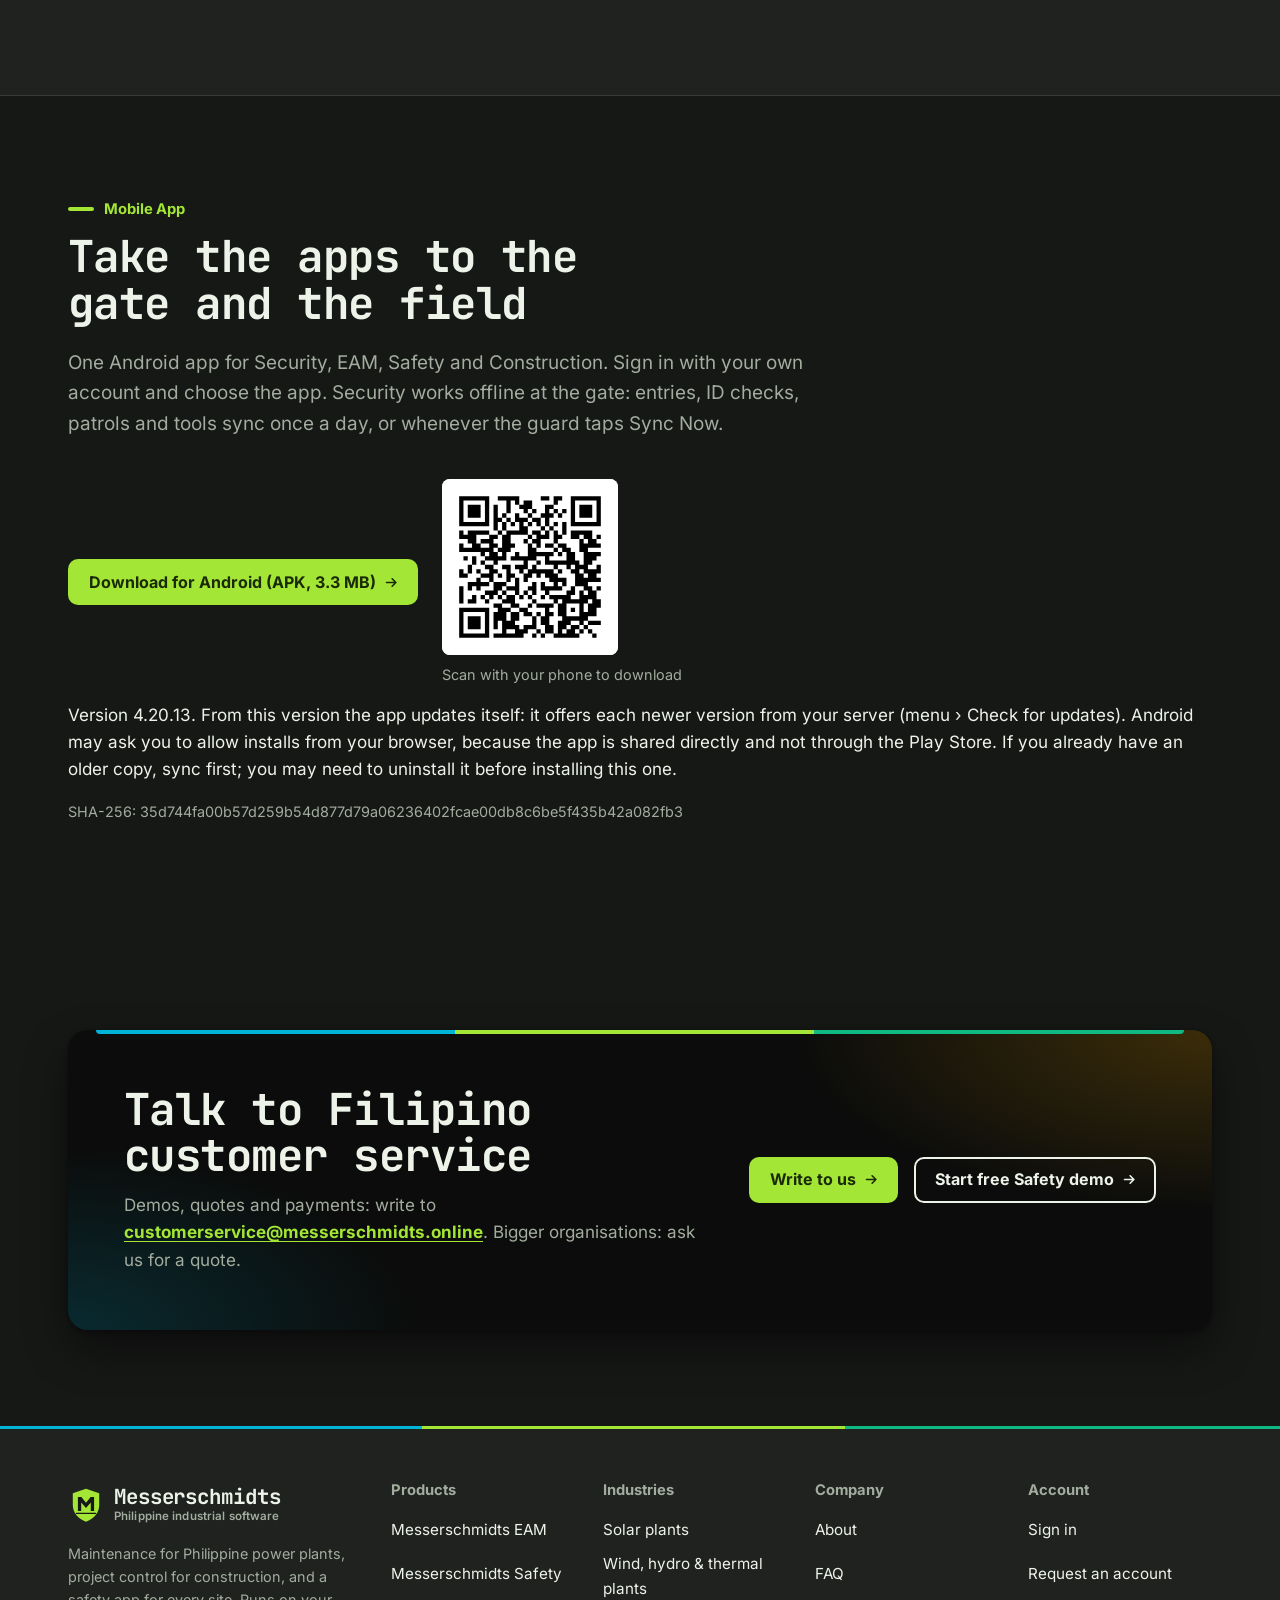
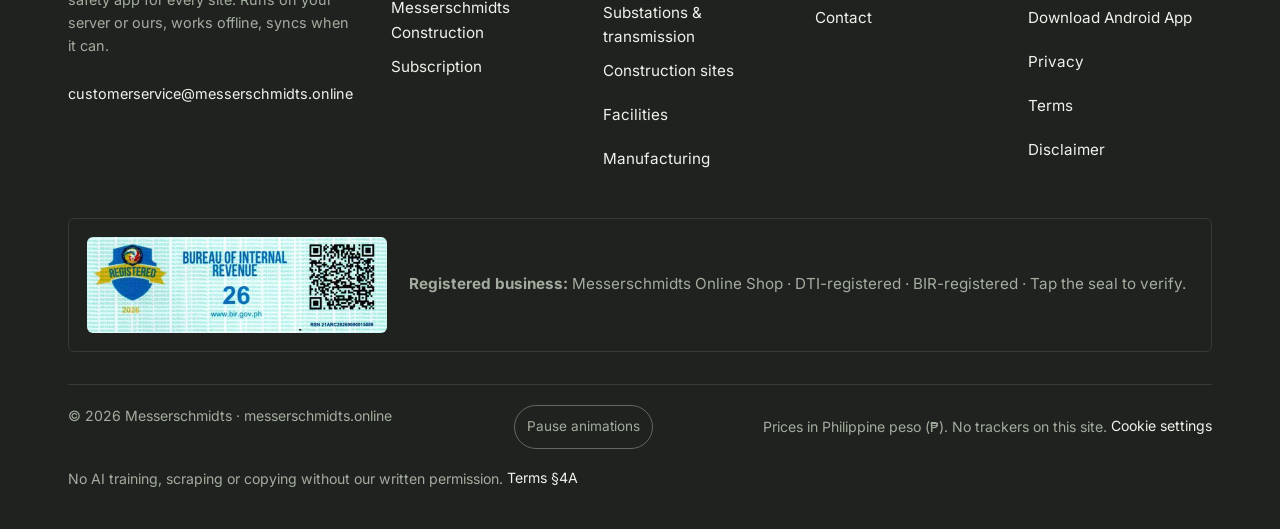
==== commit e0a63643: "Website: Home hero is A-20 Sunrise (sun crosses the sky, plants then platform then apps light in seq" ====
--- a/index.html
+++ b/index.html
@@ -33,8 +33,8 @@
 <link rel="icon" href="assets/logo.svg" type="image/svg+xml">
 <link rel="apple-touch-icon" href="assets/apple-touch-icon.png">
 <link rel="preload" href="assets/fonts/BarlowSemiCondensed-Bold-latin.woff2" as="font" type="font/woff2" crossorigin>
-<link rel="stylesheet" href="assets/site.css?v=18">
-<script src="assets/site.js?v=18" defer></script>
+<link rel="stylesheet" href="assets/site.css?v=19">
+<script src="assets/site.js?v=19" defer></script>
 </head>
 <body>
 <a class="skip-link" href="#main">Skip to main content</a>
@@ -113,13 +113,13 @@
       </div>
     </div>
     <figure class="hero-art">
-<svg class="a16-net" viewBox="0 0 640 420" role="img" aria-label="Solar, wind, hydro and thermal plants and substations each linked to one Messerschmidts platform, which runs EAM for assets, PM and work orders, Safety for permits, people and gates, and Construction for project control." focusable="false"><path d="M0 30 Q320 60 640 20" stroke="#282c28" fill="none"/><path d="M0 75 Q320 105 640 65" stroke="#282c28" fill="none"/><path d="M0 120 Q320 150 640 110" stroke="#282c28" fill="none"/><path d="M0 165 Q320 195 640 155" stroke="#282c28" fill="none"/><path d="M0 210 Q320 240 640 200" stroke="#282c28" fill="none"/><path d="M0 255 Q320 285 640 245" stroke="#282c28" fill="none"/><path d="M0 300 Q320 330 640 290" stroke="#282c28" fill="none"/><path d="M0 345 Q320 375 640 335" stroke="#282c28" fill="none"/><path d="M0 390 Q320 420 640 380" stroke="#282c28" fill="none"/><path id="c16p0" d="M78 70 Q199 190 320 196" fill="none" stroke="#3a403a" stroke-width="2.2"/><path d="M78 70 Q199 190 320 196" fill="none" stroke="#a3e635" stroke-width="2.6" class="seq" style="animation-delay:0s"/><path id="c16p1" d="M205 46 Q263 166 320 196" fill="none" stroke="#3a403a" stroke-width="2.2"/><path d="M205 46 Q263 166 320 196" fill="none" stroke="#a3e635" stroke-width="2.6" class="seq" style="animation-delay:0.45s"/><path id="c16p2" d="M440 52 Q380 172 320 196" fill="none" stroke="#3a403a" stroke-width="2.2"/><path d="M440 52 Q380 172 320 196" fill="none" stroke="#a3e635" stroke-width="2.6" class="seq" style="animation-delay:0.9s"/><path id="c16p3" d="M565 92 Q443 212 320 196" fill="none" stroke="#3a403a" stroke-width="2.2"/><path d="M565 92 Q443 212 320 196" fill="none" stroke="#a3e635" stroke-width="2.6" class="seq" style="animation-delay:1.35s"/><path id="c16p4" d="M92 205 Q206 325 320 196" fill="none" stroke="#3a403a" stroke-width="2.2"/><path d="M92 205 Q206 325 320 196" fill="none" stroke="#a3e635" stroke-width="2.6" class="seq" style="animation-delay:1.8s"/><path id="c16a0" d="M320 196 Q128 250 128 324" fill="none" stroke="#3a403a" stroke-width="2.2"/><path d="M320 196 Q128 250 128 324" fill="none" stroke="#a3e635" stroke-width="2.6" class="seq" style="animation-delay:2.6s"/><path id="c16a1" d="M320 196 V324" fill="none" stroke="#3a403a" stroke-width="2.2"/><path d="M320 196 V324" fill="none" stroke="#facc15" stroke-width="2.6" class="seq" style="animation-delay:2.9s"/><path id="c16a2" d="M320 196 Q512 250 512 324" fill="none" stroke="#3a403a" stroke-width="2.2"/><path d="M320 196 Q512 250 512 324" fill="none" stroke="#5eead4" stroke-width="2.6" class="seq" style="animation-delay:3.2s"/><g transform="translate(78.0 70.0)" class="seqn" style="animation-delay:0s"><circle r="24" fill="#282c28" stroke="#3a403a" stroke-width="1.5"/><circle r="6.5" fill="none" stroke="#a3e635" stroke-width="2"/><g stroke="#a3e635" stroke-width="2" stroke-linecap="round"><line x1="10.0" y1="0.0" x2="14.0" y2="0.0"/><line x1="7.1" y1="7.1" x2="9.9" y2="9.9"/><line x1="0.0" y1="10.0" x2="0.0" y2="14.0"/><line x1="-7.1" y1="7.1" x2="-9.9" y2="9.9"/><line x1="-10.0" y1="0.0" x2="-14.0" y2="0.0"/><line x1="-7.1" y1="-7.1" x2="-9.9" y2="-9.9"/><line x1="-0.0" y1="-10.0" x2="-0.0" y2="-14.0"/><line x1="7.1" y1="-7.1" x2="9.9" y2="-9.9"/><animateTransform attributeName="transform" type="rotate" from="0" to="45" dur="3s" repeatCount="indefinite"/></g></g><text x="78.0" y="112.0" text-anchor="middle" font-size="12.5" font-weight="600" fill="#eef3ea" font-family="'Inter',system-ui,sans-serif">Solar</text><g transform="translate(205.0 46.0)" class="seqn" style="animation-delay:0.45s"><circle r="24" fill="#282c28" stroke="#3a403a" stroke-width="1.5"/><path d="M-1.5 0 L-2.5 18 H2.5 L1.5 0 Z" fill="#eef3ea"/><g stroke="#eef3ea" stroke-width="2" stroke-linecap="round"><line x1="0" y1="0" x2="0" y2="-14"/><line x1="0" y1="0" x2="12.1" y2="7"/><line x1="0" y1="0" x2="-12.1" y2="7"/><animateTransform attributeName="transform" type="rotate" from="0" to="360" dur="2.6s" repeatCount="indefinite"/></g><circle r="2.2" fill="#a3e635"/></g><text x="205.0" y="88.0" text-anchor="middle" font-size="12.5" font-weight="600" fill="#eef3ea" font-family="'Inter',system-ui,sans-serif">Wind</text><g transform="translate(440.0 52.0)" class="seqn" style="animation-delay:0.9s"><circle r="24" fill="#282c28" stroke="#3a403a" stroke-width="1.5"/><path d="M-13 -12 H-5 L3 13 H-13 Z" fill="none" stroke="#eef3ea" stroke-width="1.8"/><g stroke="#5eead4" stroke-width="1.8" fill="none" stroke-linecap="round"><path d="M1 -2 q3 -3 6 0 t6 0"/><path d="M3 5 q3 -3 6 0 t6 0"/><animateTransform attributeName="transform" type="translate" values="-2 0;2 0;-2 0" dur="1.8s" repeatCount="indefinite"/></g></g><text x="440.0" y="94.0" text-anchor="middle" font-size="12.5" font-weight="600" fill="#eef3ea" font-family="'Inter',system-ui,sans-serif">Hydro</text><g transform="translate(565.0 92.0)" class="seqn" style="animation-delay:1.35s"><circle r="24" fill="#282c28" stroke="#3a403a" stroke-width="1.5"/><g fill="none" stroke="#eef3ea" stroke-width="1.8"><rect x="-11" y="-4" width="7" height="18"/><rect x="2" y="-9" width="7" height="23"/><path d="M-15 14 H15"/></g><circle cx="-7.5" cy="-12" r="2.6" fill="#a3ad9f"><animate attributeName="cy" values="-12;-22" dur="2s" begin="0s" repeatCount="indefinite"/><animate attributeName="opacity" values=".9;0" dur="2s" begin="0s" repeatCount="indefinite"/></circle><circle cx="5.5" cy="-12" r="2.6" fill="#a3ad9f"><animate attributeName="cy" values="-12;-22" dur="2s" begin="1s" repeatCount="indefinite"/><animate attributeName="opacity" values=".9;0" dur="2s" begin="1s" repeatCount="indefinite"/></circle></g><text x="565.0" y="134.0" text-anchor="middle" font-size="12.5" font-weight="600" fill="#eef3ea" font-family="'Inter',system-ui,sans-serif">Thermal</text><g transform="translate(92.0 205.0)" class="seqn" style="animation-delay:1.8s"><circle r="24" fill="#282c28" stroke="#3a403a" stroke-width="1.5"/><g fill="none" stroke="#eef3ea" stroke-width="1.7" stroke-linejoin="round"><path d="M-8 16 L0 -14 L8 16 M-5.5 7 H5.5 M-3 -2 H3 M-13 -8 H13"/></g><g fill="#a3e635"><circle cx="-13" cy="-8" r="2"><animate attributeName="opacity" values="1;.15;1" dur="1.2s" repeatCount="indefinite"/></circle><circle cx="13" cy="-8" r="2"><animate attributeName="opacity" values=".15;1;.15" dur="1.2s" repeatCount="indefinite"/></circle></g></g><text x="92.0" y="247.0" text-anchor="middle" font-size="12.5" font-weight="600" fill="#eef3ea" font-family="'Inter',system-ui,sans-serif">Substations</text><g class="seqn" style="animation-delay:2.25s"><rect x="205" y="168" width="230" height="56" rx="10" fill="#282c28" stroke="#a3e635" stroke-width="2.5"/><text x="320" y="193" text-anchor="middle" font-size="17" font-weight="700" fill="#eef3ea" font-family="'JetBrains Mono',ui-monospace,monospace">One platform</text><text x="320" y="212" text-anchor="middle" font-size="11" fill="#a3ad9f" font-family="'Inter',system-ui,sans-serif">One sign-in for sites, people, devices</text></g><g class="seqn" style="animation-delay:2.60s"><rect x="38.0" y="324.0" width="180" height="52" rx="9" fill="#161816"/><rect x="38.0" y="324.0" width="180" height="52" rx="9" fill="#a3e635" fill-opacity=".1" stroke="#a3e635" stroke-width="2"></rect>
-<text x="128.0" y="348.0" text-anchor="middle" font-size="16" font-weight="700" fill="#eef3ea" font-family="'JetBrains Mono',ui-monospace,monospace">EAM</text>
-<text x="128.0" y="365.0" text-anchor="middle" font-size="10.5" fill="#a3ad9f" font-family="'Inter',system-ui,sans-serif">Assets, PM and work orders</text></g><g class="seqn" style="animation-delay:2.90s"><rect x="230.0" y="324.0" width="180" height="52" rx="9" fill="#161816"/><rect x="230.0" y="324.0" width="180" height="52" rx="9" fill="#facc15" fill-opacity=".1" stroke="#facc15" stroke-width="2"></rect>
-<text x="320.0" y="348.0" text-anchor="middle" font-size="16" font-weight="700" fill="#eef3ea" font-family="'JetBrains Mono',ui-monospace,monospace">Safety</text>
-<text x="320.0" y="365.0" text-anchor="middle" font-size="10.5" fill="#a3ad9f" font-family="'Inter',system-ui,sans-serif">Permits, people and gates</text></g><g class="seqn" style="animation-delay:3.20s"><rect x="422.0" y="324.0" width="180" height="52" rx="9" fill="#161816"/><rect x="422.0" y="324.0" width="180" height="52" rx="9" fill="#5eead4" fill-opacity=".1" stroke="#5eead4" stroke-width="2"></rect>
-<text x="512.0" y="348.0" text-anchor="middle" font-size="16" font-weight="700" fill="#eef3ea" font-family="'JetBrains Mono',ui-monospace,monospace">Construction</text>
-<text x="512.0" y="365.0" text-anchor="middle" font-size="10.5" fill="#a3ad9f" font-family="'Inter',system-ui,sans-serif">Project control</text></g></svg>
+<svg class="a16-net" viewBox="0 0 640 420" role="img" aria-label="Solar, wind, hydro and thermal plants and substations linked to one Messerschmidts platform, which runs EAM for assets, PM and work orders, Safety for permits, people and gates, and Construction for project control." focusable="false"><path id="c20sun" d="M30 150 Q320 -70 610 150" fill="none" stroke="#3a403a" stroke-dasharray="2 5"/><circle r="15" fill="#a3e635" opacity=".95"><animateMotion dur="9s" repeatCount="indefinite" rotate="0"><mpath href="#c20sun"/></animateMotion></circle><path d="M30 148 H610" stroke="#3a403a"/><path id="c20p0" d="M110 136 V186 H320 V214" fill="none" stroke="#3a403a" stroke-width="2.2"/><path d="M110 136 V186 H320 V214" fill="none" stroke="#a3e635" stroke-width="2.6" class="seq" style="animation-delay:0s"/><path id="c20p1" d="M215 136 V186 H320 V214" fill="none" stroke="#3a403a" stroke-width="2.2"/><path d="M215 136 V186 H320 V214" fill="none" stroke="#a3e635" stroke-width="2.6" class="seq" style="animation-delay:0.45s"/><path id="c20p2" d="M320 136 V186 H320 V214" fill="none" stroke="#3a403a" stroke-width="2.2"/><path d="M320 136 V186 H320 V214" fill="none" stroke="#a3e635" stroke-width="2.6" class="seq" style="animation-delay:0.9s"/><path id="c20p3" d="M425 136 V186 H320 V214" fill="none" stroke="#3a403a" stroke-width="2.2"/><path d="M425 136 V186 H320 V214" fill="none" stroke="#a3e635" stroke-width="2.6" class="seq" style="animation-delay:1.35s"/><path id="c20p4" d="M530 136 V186 H320 V214" fill="none" stroke="#3a403a" stroke-width="2.2"/><path d="M530 136 V186 H320 V214" fill="none" stroke="#a3e635" stroke-width="2.6" class="seq" style="animation-delay:1.8s"/><path id="c20a0" d="M320 266 V296 H140 V323" fill="none" stroke="#3a403a" stroke-width="2.2"/><path d="M320 266 V296 H140 V323" fill="none" stroke="#a3e635" stroke-width="2.6" class="seq" style="animation-delay:2.6s"/><path id="c20a1" d="M320 266 V323" fill="none" stroke="#3a403a" stroke-width="2.2"/><path d="M320 266 V323" fill="none" stroke="#facc15" stroke-width="2.6" class="seq" style="animation-delay:2.9s"/><path id="c20a2" d="M320 296 H500 V323" fill="none" stroke="#3a403a" stroke-width="2.2"/><path d="M320 296 H500 V323" fill="none" stroke="#5eead4" stroke-width="2.6" class="seq" style="animation-delay:3.2s"/><g transform="translate(110.0 112.0)" class="seqn" style="animation-delay:0s"><circle r="24" fill="#282c28" stroke="#3a403a" stroke-width="1.5"/><circle r="6.5" fill="none" stroke="#a3e635" stroke-width="2"/><g stroke="#a3e635" stroke-width="2" stroke-linecap="round"><line x1="10.0" y1="0.0" x2="14.0" y2="0.0"/><line x1="7.1" y1="7.1" x2="9.9" y2="9.9"/><line x1="0.0" y1="10.0" x2="0.0" y2="14.0"/><line x1="-7.1" y1="7.1" x2="-9.9" y2="9.9"/><line x1="-10.0" y1="0.0" x2="-14.0" y2="0.0"/><line x1="-7.1" y1="-7.1" x2="-9.9" y2="-9.9"/><line x1="-0.0" y1="-10.0" x2="-0.0" y2="-14.0"/><line x1="7.1" y1="-7.1" x2="9.9" y2="-9.9"/><animateTransform attributeName="transform" type="rotate" from="0" to="45" dur="3s" repeatCount="indefinite"/></g></g><text x="110.0" y="172.0" text-anchor="middle" font-size="12.5" font-weight="600" fill="#eef3ea" font-family="'Inter',system-ui,sans-serif">Solar</text><g transform="translate(215.0 112.0)" class="seqn" style="animation-delay:0.45s"><circle r="24" fill="#282c28" stroke="#3a403a" stroke-width="1.5"/><path d="M-1.5 0 L-2.5 18 H2.5 L1.5 0 Z" fill="#eef3ea"/><g stroke="#eef3ea" stroke-width="2" stroke-linecap="round"><line x1="0" y1="0" x2="0" y2="-14"/><line x1="0" y1="0" x2="12.1" y2="7"/><line x1="0" y1="0" x2="-12.1" y2="7"/><animateTransform attributeName="transform" type="rotate" from="0" to="360" dur="2.6s" repeatCount="indefinite"/></g><circle r="2.2" fill="#a3e635"/></g><text x="215.0" y="172.0" text-anchor="middle" font-size="12.5" font-weight="600" fill="#eef3ea" font-family="'Inter',system-ui,sans-serif">Wind</text><g transform="translate(320.0 112.0)" class="seqn" style="animation-delay:0.9s"><circle r="24" fill="#282c28" stroke="#3a403a" stroke-width="1.5"/><path d="M-13 -12 H-5 L3 13 H-13 Z" fill="none" stroke="#eef3ea" stroke-width="1.8"/><g stroke="#5eead4" stroke-width="1.8" fill="none" stroke-linecap="round"><path d="M1 -2 q3 -3 6 0 t6 0"/><path d="M3 5 q3 -3 6 0 t6 0"/><animateTransform attributeName="transform" type="translate" values="-2 0;2 0;-2 0" dur="1.8s" repeatCount="indefinite"/></g></g><text x="320.0" y="172.0" text-anchor="middle" font-size="12.5" font-weight="600" fill="#eef3ea" font-family="'Inter',system-ui,sans-serif">Hydro</text><g transform="translate(425.0 112.0)" class="seqn" style="animation-delay:1.35s"><circle r="24" fill="#282c28" stroke="#3a403a" stroke-width="1.5"/><g fill="none" stroke="#eef3ea" stroke-width="1.8"><rect x="-11" y="-4" width="7" height="18"/><rect x="2" y="-9" width="7" height="23"/><path d="M-15 14 H15"/></g><circle cx="-7.5" cy="-12" r="2.6" fill="#a3ad9f"><animate attributeName="cy" values="-12;-22" dur="2s" begin="0s" repeatCount="indefinite"/><animate attributeName="opacity" values=".9;0" dur="2s" begin="0s" repeatCount="indefinite"/></circle><circle cx="5.5" cy="-12" r="2.6" fill="#a3ad9f"><animate attributeName="cy" values="-12;-22" dur="2s" begin="1s" repeatCount="indefinite"/><animate attributeName="opacity" values=".9;0" dur="2s" begin="1s" repeatCount="indefinite"/></circle></g><text x="425.0" y="172.0" text-anchor="middle" font-size="12.5" font-weight="600" fill="#eef3ea" font-family="'Inter',system-ui,sans-serif">Thermal</text><g transform="translate(530.0 112.0)" class="seqn" style="animation-delay:1.8s"><circle r="24" fill="#282c28" stroke="#3a403a" stroke-width="1.5"/><g fill="none" stroke="#eef3ea" stroke-width="1.7" stroke-linejoin="round"><path d="M-8 16 L0 -14 L8 16 M-5.5 7 H5.5 M-3 -2 H3 M-13 -8 H13"/></g><g fill="#a3e635"><circle cx="-13" cy="-8" r="2"><animate attributeName="opacity" values="1;.15;1" dur="1.2s" repeatCount="indefinite"/></circle><circle cx="13" cy="-8" r="2"><animate attributeName="opacity" values=".15;1;.15" dur="1.2s" repeatCount="indefinite"/></circle></g></g><text x="530.0" y="172.0" text-anchor="middle" font-size="12.5" font-weight="600" fill="#eef3ea" font-family="'Inter',system-ui,sans-serif">Substations</text><g class="seqn" style="animation-delay:2.25s"><rect x="190" y="214" width="260" height="52" rx="10" fill="#282c28" stroke="#a3e635" stroke-width="2.5"/><text x="320" y="237" text-anchor="middle" font-size="17" font-weight="700" fill="#eef3ea" font-family="'JetBrains Mono',ui-monospace,monospace">One platform</text><text x="320" y="256" text-anchor="middle" font-size="11" fill="#a3ad9f" font-family="'Inter',system-ui,sans-serif">One sign-in for sites, people, devices</text></g><g class="seqn" style="animation-delay:2.60s"><rect x="55.0" y="323.0" width="170" height="50" rx="9" fill="#161816"/><rect x="55.0" y="323.0" width="170" height="50" rx="9" fill="#a3e635" fill-opacity=".1" stroke="#a3e635" stroke-width="2"></rect>
+<text x="140.0" y="346.0" text-anchor="middle" font-size="16" font-weight="700" fill="#eef3ea" font-family="'JetBrains Mono',ui-monospace,monospace">EAM</text>
+<text x="140.0" y="363.0" text-anchor="middle" font-size="10.5" fill="#a3ad9f" font-family="'Inter',system-ui,sans-serif">Assets, PM and work orders</text></g><g class="seqn" style="animation-delay:2.90s"><rect x="235.0" y="323.0" width="170" height="50" rx="9" fill="#161816"/><rect x="235.0" y="323.0" width="170" height="50" rx="9" fill="#facc15" fill-opacity=".1" stroke="#facc15" stroke-width="2"></rect>
+<text x="320.0" y="346.0" text-anchor="middle" font-size="16" font-weight="700" fill="#eef3ea" font-family="'JetBrains Mono',ui-monospace,monospace">Safety</text>
+<text x="320.0" y="363.0" text-anchor="middle" font-size="10.5" fill="#a3ad9f" font-family="'Inter',system-ui,sans-serif">Permits, people and gates</text></g><g class="seqn" style="animation-delay:3.20s"><rect x="415.0" y="323.0" width="170" height="50" rx="9" fill="#161816"/><rect x="415.0" y="323.0" width="170" height="50" rx="9" fill="#5eead4" fill-opacity=".1" stroke="#5eead4" stroke-width="2"></rect>
+<text x="500.0" y="346.0" text-anchor="middle" font-size="16" font-weight="700" fill="#eef3ea" font-family="'JetBrains Mono',ui-monospace,monospace">Construction</text>
+<text x="500.0" y="363.0" text-anchor="middle" font-size="10.5" fill="#a3ad9f" font-family="'Inter',system-ui,sans-serif">Project control</text></g></svg>
     </figure>
   </div>
   <div class="container">
